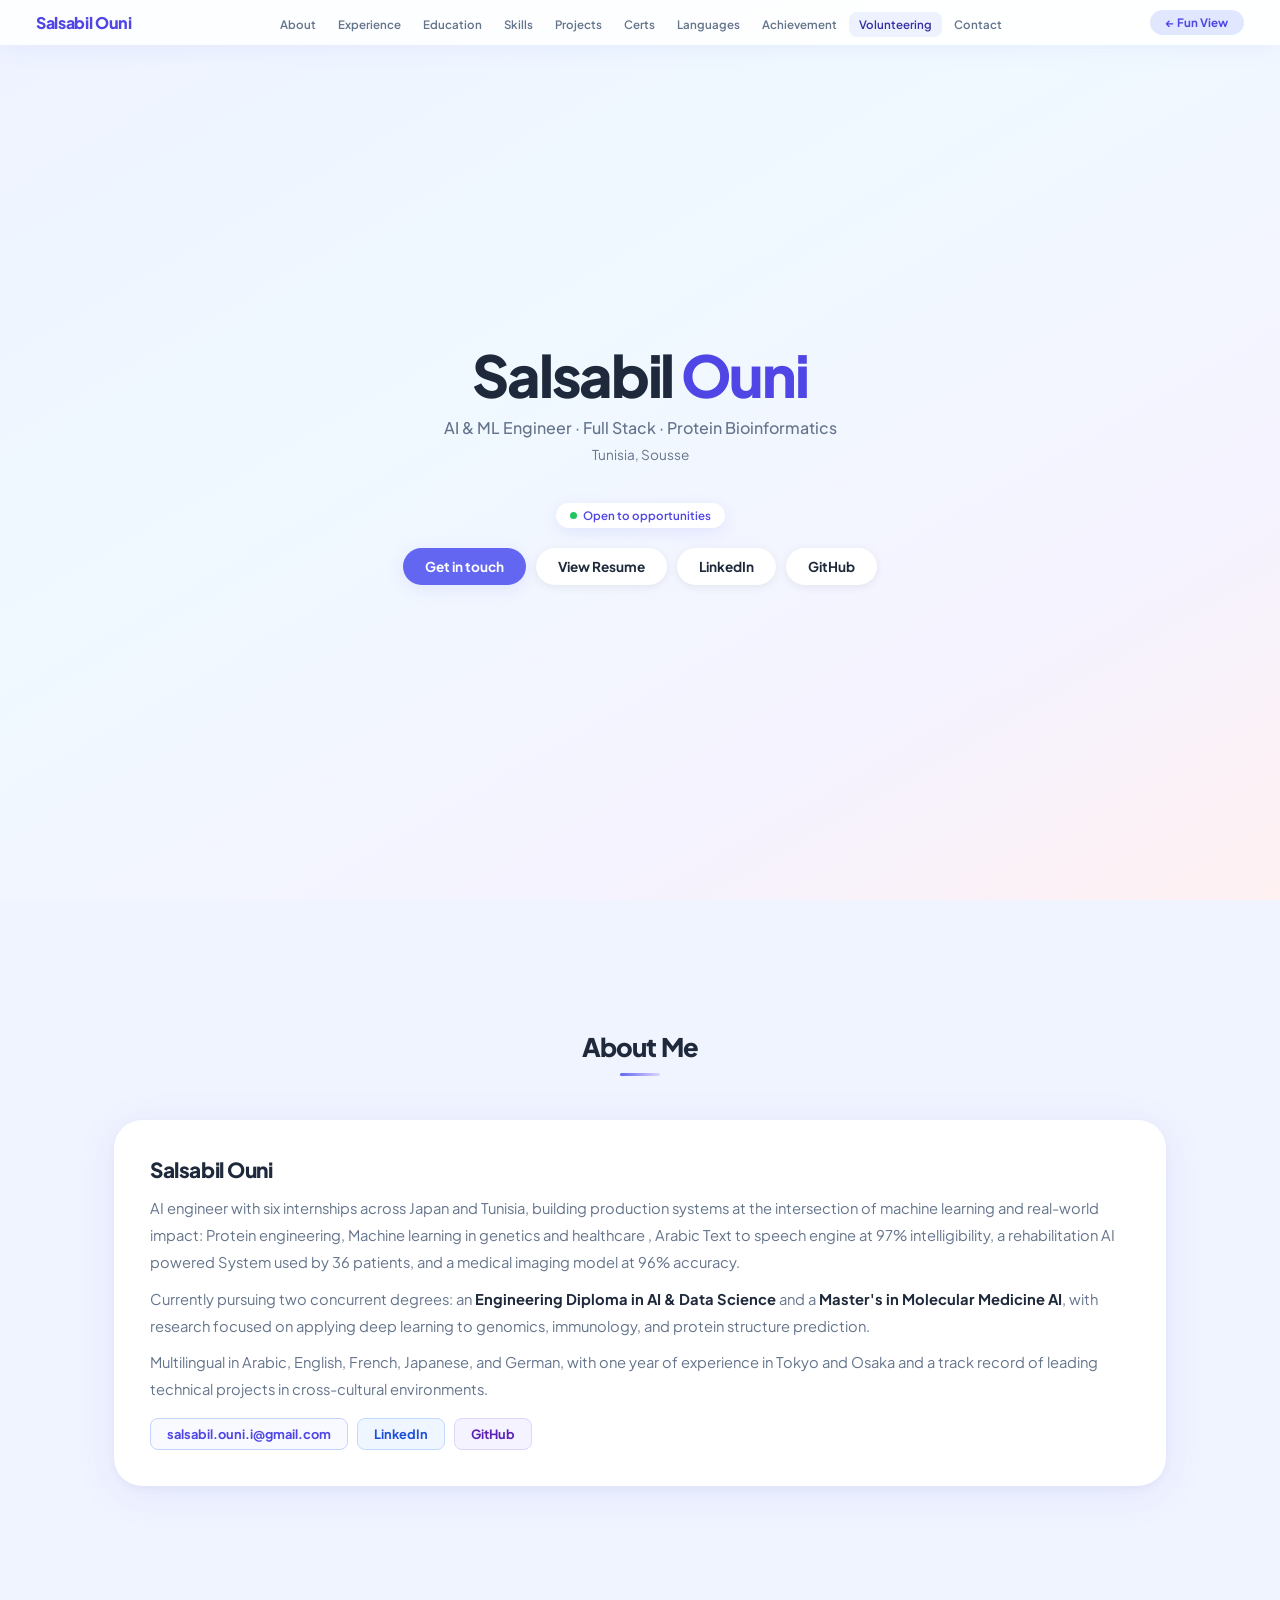
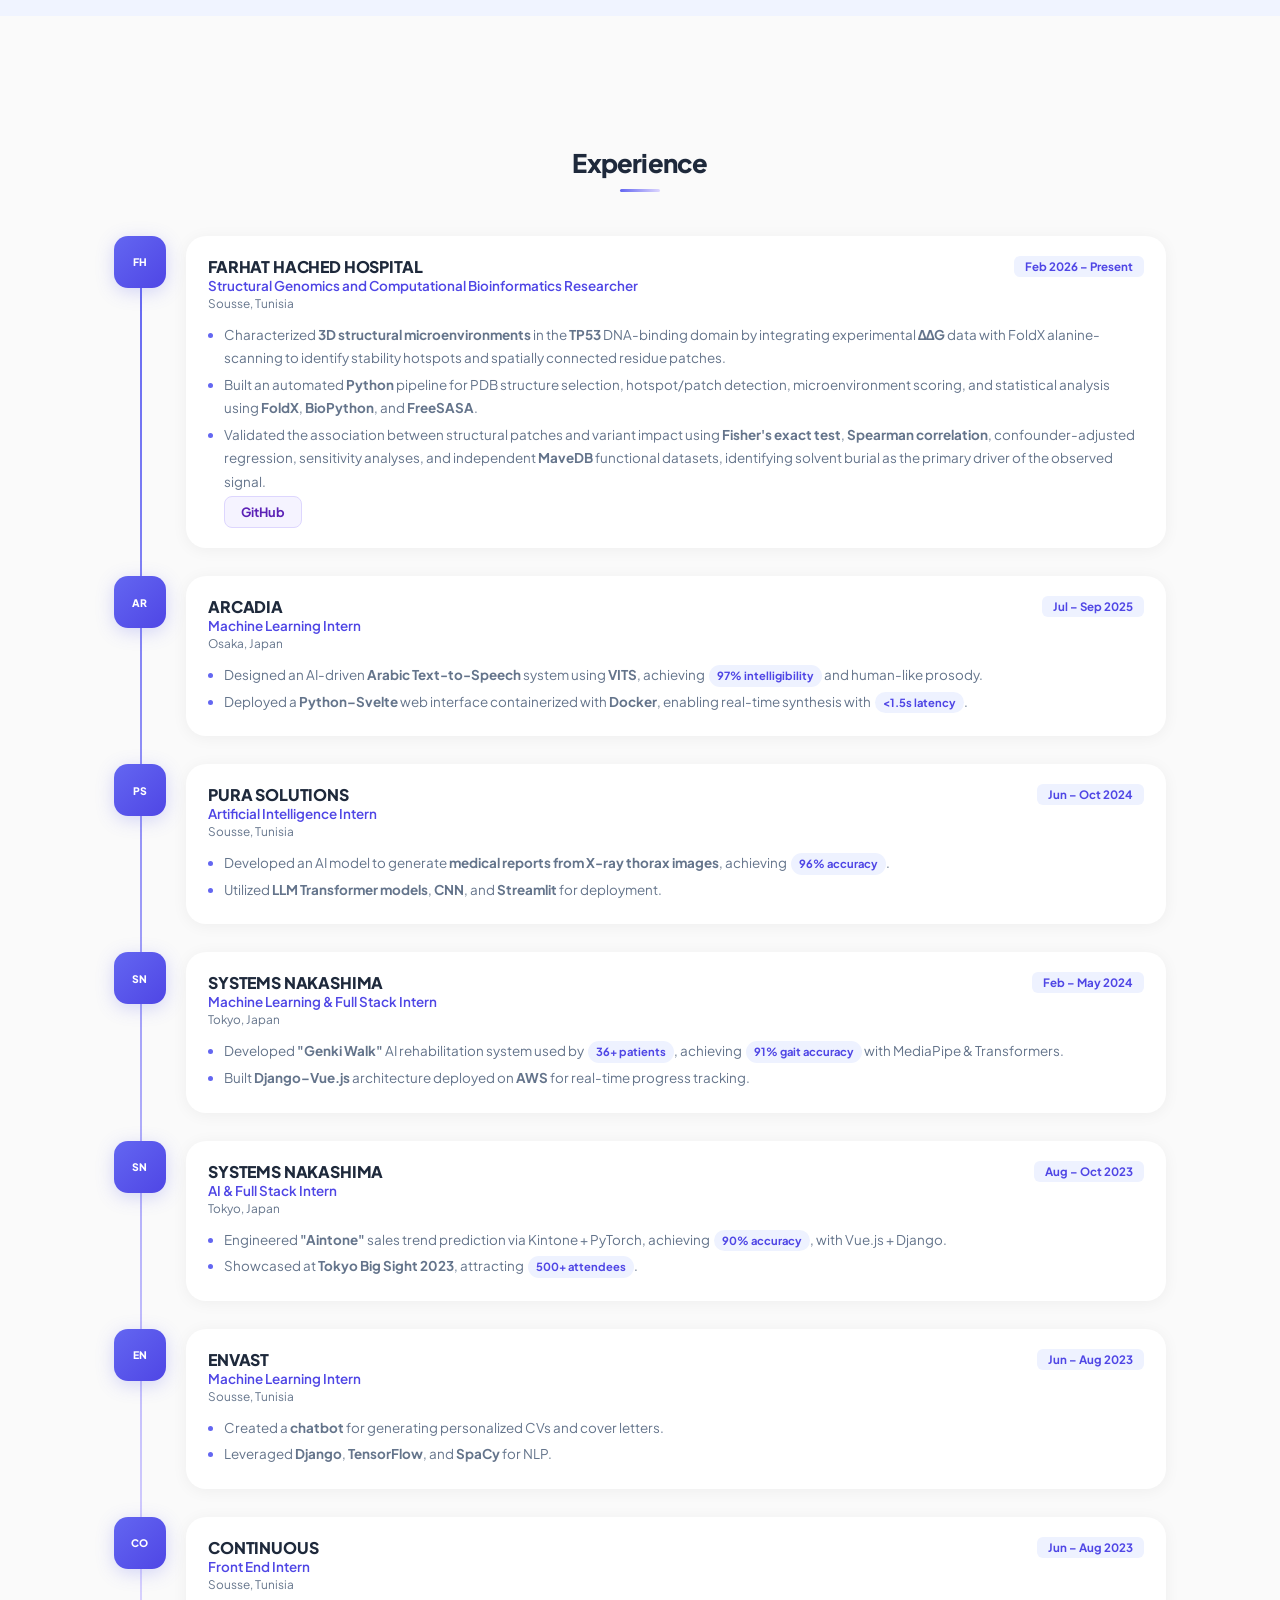
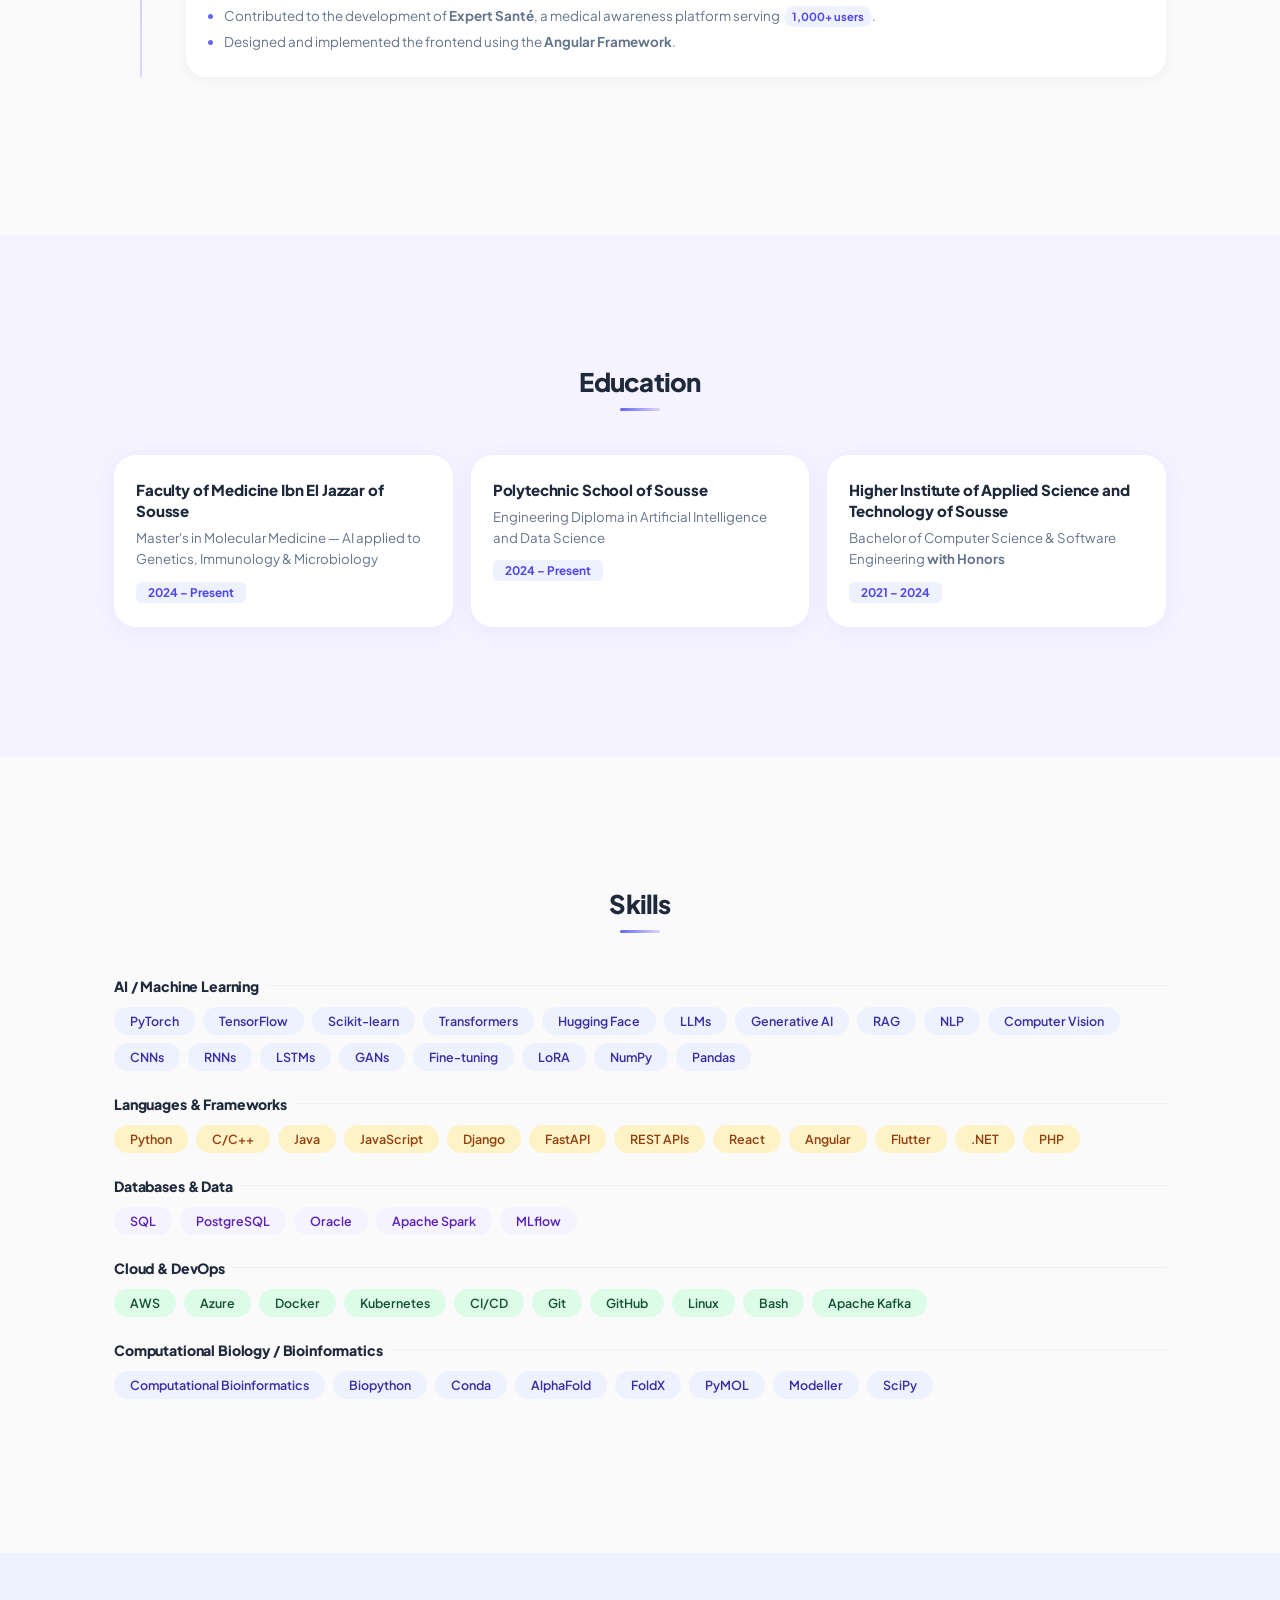
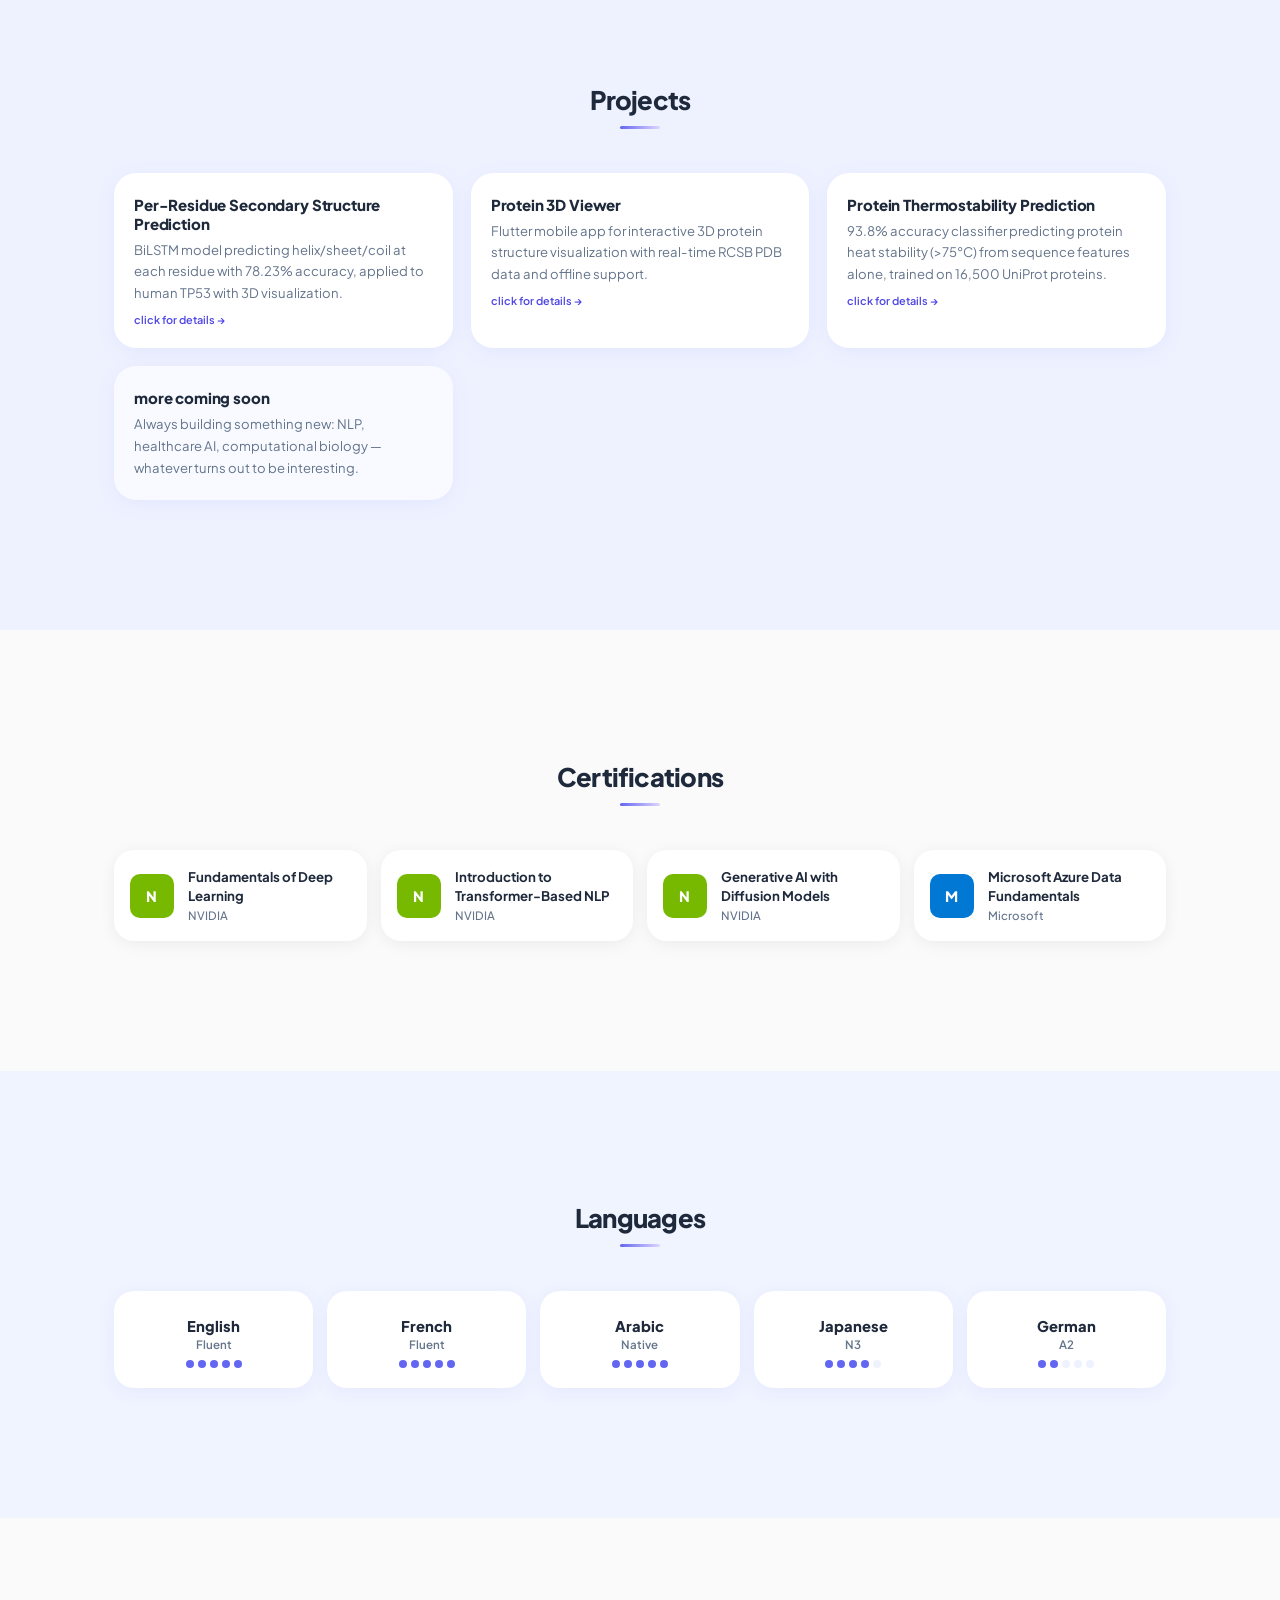
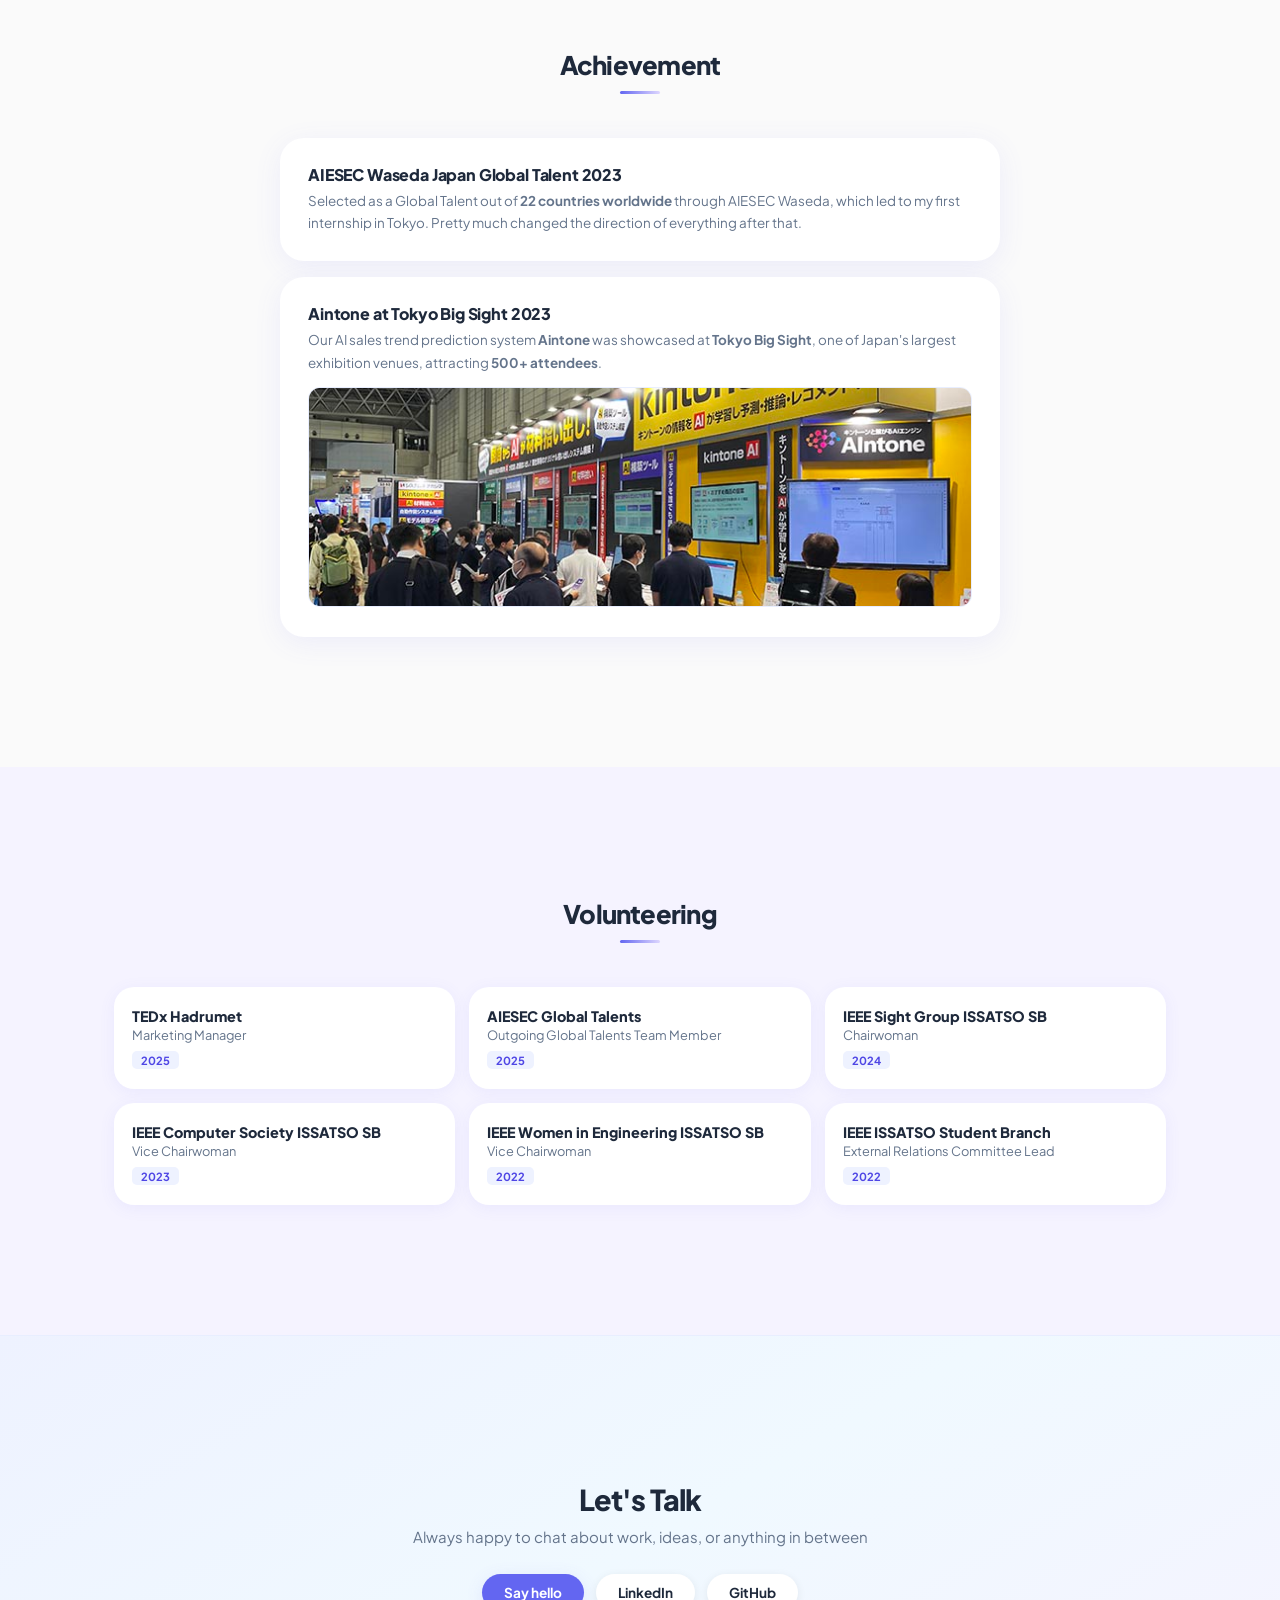
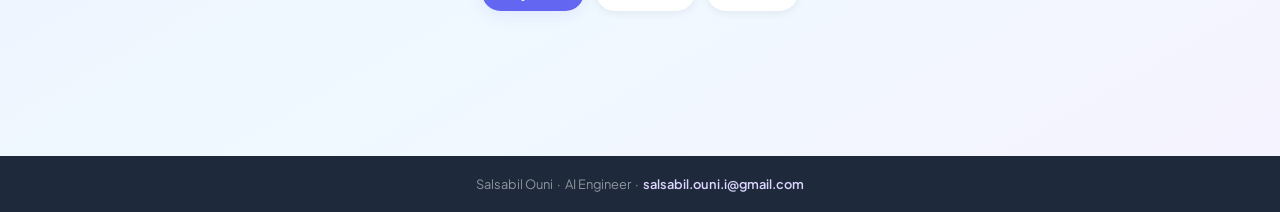
==== recruiter.html @ a8e9a9a1 "new stuff" ====
<!DOCTYPE html>
<html lang="en">
<head>
  <meta charset="UTF-8" />
  <meta name="viewport" content="width=device-width, initial-scale=1.0" />
  <title>Salsabil Ouni ,  AI Engineer</title>
  <link rel="icon" href="gifs/cinnamoroll-kawaii.webp" type="image/webp" />
  <link rel="stylesheet" href="css/recruiter.css" />
</head>
<body>

<!-- ══ NAV ══ -->
<nav>
  <a href="index.html" class="nav-logo">Salsabil Ouni</a>
  <button class="nav-burger" aria-label="Menu">&#9776;</button>
  <ul class="nav-links">
    <li><a href="#about">About</a></li>
    <li><a href="#experience">Experience</a></li>
    <li><a href="#education">Education</a></li>
    <li><a href="#skills">Skills</a></li>
    <li><a href="#projects">Projects</a></li>
    <li><a href="#certifications">Certs</a></li>
    <li><a href="#languages">Languages</a></li>
    <li><a href="#achievement">Achievement</a></li>
    <li><a href="#volunteering">Volunteering</a></li>
    <li><a href="#contact">Contact</a></li>
  </ul>
  <div class="nav-right">
    <a href="index.html" class="nav-portfolio-btn">← Fun View</a>
    
  </div>
</nav>

<main>

<!-- ══ HERO ══ -->
<section id="hero">
  <div class="hero-content">
    <h1 class="hero-title">Salsabil <span>Ouni</span></h1>
    <p class="hero-sub">AI & ML Engineer · Full Stack · Protein Bioinformatics</p>
    <p class="hero-loc">Tunisia, Sousse </p>
    <div class="hero-badge"><span class="hero-badge-dot"></span> Open to opportunities</div>
    <div class="hero-btns">
      <a href="mailto:salsabil.ouni.i@gmail.com" class="btn btn-p">Get in touch</a>
      <button onclick="document.getElementById('resume-modal').classList.add('open')" class="btn btn-s">View Resume</button>
      <a href="https://linkedin.com/in/salsabil-ouni/" target="_blank" class="btn btn-s">LinkedIn</a>
      <a href="https://github.com/Salsabil-Ouni" target="_blank" class="btn btn-s">GitHub</a>
    </div>
  </div>
</section>

<!-- ══ ABOUT ══ -->
<div id="about-wrap">
<section id="about">
  <div class="sec-hd"><h2 class="sec-title">About Me</h2><div class="sec-line"></div></div>
  <div class="about-card reveal"> 
    <div class="about-text">
      <h3>Salsabil Ouni</h3>
      <p>AI engineer with six internships across Japan and Tunisia, building production systems at the intersection of machine learning and real-world impact:  Protein engineering, Machine learning in genetics and healthcare , Arabic Text to speech engine at 97% intelligibility, a rehabilitation AI powered System used by 36 patients, and a medical imaging model at 96% accuracy.</p>
      <p>Currently pursuing two concurrent degrees: an <strong>Engineering Diploma in AI &amp; Data Science</strong> and a <strong>Master's in Molecular Medicine AI</strong>, with research focused on applying deep learning to genomics, immunology, and protein structure prediction.</p>
      <p>Multilingual in Arabic, English, French, Japanese, and German, with one year of experience in Tokyo and Osaka and a track record of leading technical projects in cross-cultural environments.</p>
      <div class="about-links">
        <a href="mailto:salsabil.ouni.i@gmail.com" class="al email">salsabil.ouni.i@gmail.com</a>
        <a href="https://linkedin.com/in/salsabil-ouni/" target="_blank" class="al linkedin">LinkedIn</a>
        <a href="https://github.com/Salsabil-Ouni" target="_blank" class="al github">GitHub</a>
      </div>
    </div>
  </div>
</section>
</div>

<!-- ══ EXPERIENCE ══ -->
<div id="exp-wrap">
<section id="experience">
  <div class="sec-hd"><h2 class="sec-title">Experience</h2><div class="sec-line"></div></div>
  <div class="timeline">

    <div class="ti reveal">
      <div class="ti-dot">FH</div>
      <div class="ti-card">
        <div class="ti-hd">
          <div><div class="ti-co">FARHAT HACHED HOSPITAL</div><div class="ti-role">Structural Genomics and Computational Bioinformatics Researcher</div><div class="ti-loc">Sousse, Tunisia</div></div>
          <span class="ti-date">Feb 2026 – Present</span>
        </div>
        <ul>
          <li>Characterized <strong>3D structural microenvironments</strong> in the <strong>TP53</strong> DNA-binding domain by integrating experimental <strong>ΔΔG</strong> data with FoldX alanine-scanning to identify stability hotspots and spatially connected residue patches.</li>

<li>Built an automated <strong>Python</strong> pipeline for PDB structure selection, hotspot/patch detection, microenvironment scoring, and statistical analysis using <strong>FoldX</strong>, <strong>BioPython</strong>, and <strong>FreeSASA</strong>.</li>

<li>Validated the association between structural patches and variant impact using <strong>Fisher's exact test</strong>, <strong>Spearman correlation</strong>, confounder-adjusted regression, sensitivity analyses, and independent <strong>MaveDB</strong> functional datasets, identifying solvent burial as the primary driver of the observed signal.</li>
      <a href="https://github.com/Salsabil-Ouni/Assessing-the-Validity-of-3D-Structural-Patches" target="_blank" class="al github">GitHub</a>

      </div>
    </div>

    <div class="ti reveal">
      <div class="ti-dot">AR</div>
      <div class="ti-card">
        <div class="ti-hd">
          <div><div class="ti-co">ARCADIA</div><div class="ti-role">Machine Learning Intern</div><div class="ti-loc">Osaka, Japan</div></div>
          <span class="ti-date">Jul – Sep 2025</span>
        </div>
        <ul>
          <li>Designed an AI-driven <strong>Arabic Text-to-Speech</strong> system using <strong>VITS</strong>, achieving <span class="chip">97% intelligibility</span> and human-like prosody.</li>
          <li>Deployed a <strong>Python–Svelte</strong> web interface containerized with <strong>Docker</strong>, enabling real-time synthesis with <span class="chip">&lt;1.5s latency</span>.</li>
        </ul>
      </div>
    </div>

    <div class="ti reveal">
      <div class="ti-dot">PS</div>
      <div class="ti-card">
        <div class="ti-hd">
          <div><div class="ti-co">PURA SOLUTIONS</div><div class="ti-role">Artificial Intelligence Intern</div><div class="ti-loc">Sousse, Tunisia</div></div>
          <span class="ti-date">Jun – Oct 2024</span>
        </div>
        <ul>
          <li>Developed an AI model to generate <strong>medical reports from X-ray thorax images</strong>, achieving <span class="chip">96% accuracy</span>.</li>
          <li>Utilized <strong>LLM Transformer models</strong>, <strong>CNN</strong>, and <strong>Streamlit</strong> for deployment.</li>
        </ul>
      </div>
    </div>

    <div class="ti reveal">
      <div class="ti-dot">SN</div>
      <div class="ti-card">
        <div class="ti-hd">
          <div><div class="ti-co">SYSTEMS NAKASHIMA</div><div class="ti-role">Machine Learning &amp; Full Stack Intern</div><div class="ti-loc">Tokyo, Japan</div></div>
          <span class="ti-date">Feb – May 2024</span>
        </div>
        <ul>
          <li>Developed <strong>"Genki Walk"</strong> AI rehabilitation system used by <span class="chip">36+ patients</span>, achieving <span class="chip">91% gait accuracy</span> with MediaPipe &amp; Transformers.</li>
          <li>Built <strong>Django–Vue.js</strong> architecture deployed on <strong>AWS</strong> for real-time progress tracking.</li>
        </ul>
      </div>
    </div>

    <div class="ti reveal">
      <div class="ti-dot">SN</div>
      <div class="ti-card">
        <div class="ti-hd">
          <div><div class="ti-co">SYSTEMS NAKASHIMA</div><div class="ti-role">AI &amp; Full Stack Intern</div><div class="ti-loc">Tokyo, Japan</div></div>
          <span class="ti-date">Aug – Oct 2023</span>
        </div>
        <ul>
          <li>Engineered <strong>"Aintone"</strong> sales trend prediction via Kintone + PyTorch, achieving <span class="chip">90% accuracy</span>, with Vue.js + Django.</li>
          <li>Showcased at <strong>Tokyo Big Sight 2023</strong>, attracting <span class="chip">500+ attendees</span>.</li>
        </ul>
      </div>
    </div>

    <div class="ti reveal">
      <div class="ti-dot">EN</div>
      <div class="ti-card">
        <div class="ti-hd">
          <div><div class="ti-co">ENVAST</div><div class="ti-role">Machine Learning Intern</div><div class="ti-loc">Sousse, Tunisia</div></div>
          <span class="ti-date">Jun – Aug 2023</span>
        </div>
        <ul>
          <li>Created a <strong>chatbot</strong> for generating personalized CVs and cover letters.</li>
          <li>Leveraged <strong>Django</strong>, <strong>TensorFlow</strong>, and <strong>SpaCy</strong> for NLP.</li>
        </ul>
      </div>
    </div>

    <div class="ti reveal">
      <div class="ti-dot">CO</div>
      <div class="ti-card">
        <div class="ti-hd">
          <div><div class="ti-co">CONTINUOUS</div><div class="ti-role">Front End Intern</div><div class="ti-loc">Sousse, Tunisia</div></div>
          <span class="ti-date">Jun – Aug 2023</span>
        </div>
        <ul>
          <li>Contributed to the development of <strong>Expert Santé</strong>, a medical awareness platform serving <span class="chip">1,000+ users</span>.</li>
          <li>Designed and implemented the frontend using the <strong>Angular Framework</strong>.</li>
        </ul>
      </div>
    </div>

  </div>
</section>
</div>

<!-- ══ EDUCATION ══ -->
<div id="edu-wrap">
<section id="education">
  <div class="sec-hd"><h2 class="sec-title">Education</h2><div class="sec-line"></div></div>
  <div class="edu-grid">
    <div class="edu-card reveal">
      <div class="edu-school">Faculty of Medicine Ibn El Jazzar of Sousse</div>
      <div class="edu-deg">Master's in Molecular Medicine — AI applied to Genetics, Immunology &amp; Microbiology</div>
      <span class="edu-yr">2024 – Present</span>
    </div>
    <div class="edu-card reveal">
      <div class="edu-school">Polytechnic School of Sousse</div>
      <div class="edu-deg">Engineering Diploma in Artificial Intelligence and Data Science</div>
      <span class="edu-yr">2024 – Present</span>
    </div>
    <div class="edu-card reveal">
      <div class="edu-school">Higher Institute of Applied Science and Technology of Sousse</div>
      <div class="edu-deg">Bachelor of Computer Science &amp; Software Engineering <strong>with Honors</strong></div>
      <span class="edu-yr">2021 – 2024</span>
    </div>
  </div>
</section>
</div>

<!-- ══ SKILLS ══ -->
<div id="skills-wrap">
<section id="skills">
  <div class="sec-hd"><h2 class="sec-title">Skills</h2><div class="sec-line"></div></div>
  <div class="sk-grp reveal"><div class="sk-grp-title">AI / Machine Learning</div>
    <div class="pills"><span class="pill p-bl">PyTorch</span><span class="pill p-bl">TensorFlow</span><span class="pill p-bl">Scikit-learn</span><span class="pill p-bl">Transformers</span><span class="pill p-bl">Hugging Face</span><span class="pill p-bl">LLMs</span><span class="pill p-bl">Generative AI</span><span class="pill p-bl">RAG</span><span class="pill p-bl">NLP</span><span class="pill p-bl">Computer Vision</span><span class="pill p-bl">CNNs</span><span class="pill p-bl">RNNs</span><span class="pill p-bl">LSTMs</span><span class="pill p-bl">GANs</span><span class="pill p-bl">Fine-tuning</span><span class="pill p-bl">LoRA</span><span class="pill p-bl">NumPy</span><span class="pill p-bl">Pandas</span></div>
  </div>
  <div class="sk-grp reveal"><div class="sk-grp-title">Languages &amp; Frameworks</div>
    <div class="pills"><span class="pill p-pk">Python</span><span class="pill p-pk">C/C++</span><span class="pill p-pk">Java</span><span class="pill p-pk">JavaScript</span><span class="pill p-pk">Django</span><span class="pill p-pk">FastAPI</span><span class="pill p-pk">REST APIs</span><span class="pill p-pk">React</span><span class="pill p-pk">Angular</span><span class="pill p-pk">Flutter</span><span class="pill p-pk">.NET</span><span class="pill p-pk">PHP</span></div>
  </div>
  <div class="sk-grp reveal"><div class="sk-grp-title">Databases &amp; Data</div>
    <div class="pills"><span class="pill p-lv">SQL</span><span class="pill p-lv">PostgreSQL</span><span class="pill p-lv">Oracle</span><span class="pill p-lv">Apache Spark</span><span class="pill p-lv">MLflow</span></div>
  </div>
  <div class="sk-grp reveal"><div class="sk-grp-title">Cloud &amp; DevOps</div>
    <div class="pills"><span class="pill p-mn">AWS</span><span class="pill p-mn">Azure</span><span class="pill p-mn">Docker</span><span class="pill p-mn">Kubernetes</span><span class="pill p-mn">CI/CD</span><span class="pill p-mn">Git</span><span class="pill p-mn">GitHub</span><span class="pill p-mn">Linux</span><span class="pill p-mn">Bash</span><span class="pill p-mn">Apache Kafka</span></div>
  </div>
  <div class="sk-grp reveal"><div class="sk-grp-title">Computational Biology / Bioinformatics</div>
    <div class="pills"><span class="pill p-bl">Computational Bioinformatics</span><span class="pill p-bl">Biopython</span><span class="pill p-bl">Conda</span><span class="pill p-bl">AlphaFold</span><span class="pill p-bl">FoldX</span><span class="pill p-bl">PyMOL</span><span class="pill p-bl">Modeller</span><span class="pill p-bl">SciPy</span></div>
  </div>
</section>
</div>

<!-- ══ PROJECTS ══ -->
<div id="proj-wrap">
<section id="projects">
  <div class="sec-hd"><h2 class="sec-title">Projects</h2><div class="sec-line"></div></div>
  <div class="proj-grid">

    <div class="pc reveal"
      data-name="Per-Residue Protein Secondary Structure Prediction" 
      data-desc="Deep learning pipeline predicting per-residue secondary structure (helix, sheet, coil) on protein sequences. Compares four architectures: CNN, BiGRU, BiLSTM, and hybrid — BiLSTM achieving 78.23% accuracy. Applied to human TP53 with interactive 3D visualization."
      data-tech="PyTorch,BiLSTM,CNN,BiGRU,NumPy,scikit-learn,py3Dmol,Matplotlib"
      data-video="media/protein_secondary_structure_predictor.mp4"
      data-demo="" data-github="https://github.com/Salsabil-Ouni/Per-Residue-Protein-Secondary-Structure-Prediction">
      <div class="pc-name">Per-Residue Secondary Structure Prediction</div>
      <div class="pc-desc">BiLSTM model predicting helix/sheet/coil at each residue with 78.23% accuracy, applied to human TP53 with 3D visualization.</div>
      <div class="pc-hint">click for details →</div>
    </div>

    <div class="pc reveal"
      data-name="Protein 3D Viewer" 
      data-desc="Flutter mobile app for interactive 3D protein structure visualization using the RCSB Protein Data Bank API. Features JWT authentication, real-time PDB data fetching, NGL.js molecular rendering inside a WebView, physicochemical property extraction, and offline support via Hive local storage."
      data-tech="Flutter,Dart,NGL.js,Riverpod,Hive,Firebase,dio,RCSB PDB API"
      data-video="media/protein3DViewer.mp4"
      data-demo="" data-github="https://github.com/Salsabil-Ouni/Protein-3D-Viewer">
      <div class="pc-name">Protein 3D Viewer</div>
      <div class="pc-desc">Flutter mobile app for interactive 3D protein structure visualization with real-time RCSB PDB data and offline support.</div>
      <div class="pc-hint">click for details →</div>
    </div>

    <div class="pc reveal"
      data-name="Protein Thermostability Prediction" 
      data-desc="Binary classifier predicting whether a protein survives extreme heat (>75°C) from sequence alone — no 3D structure needed. Trained on 16,500 UniProt proteins with 429 extracted features, achieving 93.8% accuracy and 0.983 ROC-AUC with HistGradientBoosting."
      data-tech="Python,scikit-learn,Streamlit,pandas,NumPy,UniProt"
      data-demo="" data-github="https://github.com/Salsabil-Ouni/Protein-Thermostability-Prediction">
      <div class="pc-name">Protein Thermostability Prediction</div>
      <div class="pc-desc">93.8% accuracy classifier predicting protein heat stability (&gt;75°C) from sequence features alone, trained on 16,500 UniProt proteins.</div>
      <div class="pc-hint">click for details →</div>
    </div>

    <div class="pc reveal" style="background:var(--sky-light);cursor:default;">
      <div class="pc-name">more coming soon</div>
      <div class="pc-desc">Always building something new: NLP, healthcare AI, computational biology — whatever turns out to be interesting.</div>
    </div>

  </div>
</section>
</div>

<!-- ══ CERTIFICATIONS ══ -->
<div id="cert-wrap">
<section id="certifications">
  <div class="sec-hd"><h2 class="sec-title">Certifications</h2><div class="sec-line"></div></div>
  <div class="cert-grid">
    <div class="cc reveal"><div class="cc-badge nv">N</div><div><div class="cc-name">Fundamentals of Deep Learning</div><div class="cc-issuer">NVIDIA</div></div></div>
    <div class="cc reveal"><div class="cc-badge nv">N</div><div><div class="cc-name">Introduction to Transformer-Based NLP</div><div class="cc-issuer">NVIDIA</div></div></div>
    <div class="cc reveal"><div class="cc-badge nv">N</div><div><div class="cc-name">Generative AI with Diffusion Models</div><div class="cc-issuer">NVIDIA</div></div></div>
    <div class="cc reveal"><div class="cc-badge az">M</div><div><div class="cc-name">Microsoft Azure Data Fundamentals</div><div class="cc-issuer">Microsoft</div></div></div>
  </div>
</section>
</div>

<!-- ══ LANGUAGES ══ -->
<div id="lang-wrap">
<section id="languages">
  <div class="sec-hd"><h2 class="sec-title">Languages</h2><div class="sec-line"></div></div>
  <div class="lang-grid">
    <div class="lc reveal"><div class="lc-flag"></div><div class="lc-name">English</div><div class="lc-lvl">Fluent</div><div class="lc-dots"><div class="ld f"></div><div class="ld f"></div><div class="ld f"></div><div class="ld f"></div><div class="ld f"></div></div></div>
    <div class="lc reveal"><div class="lc-flag"></div><div class="lc-name">French</div><div class="lc-lvl">Fluent</div><div class="lc-dots"><div class="ld f"></div><div class="ld f"></div><div class="ld f"></div><div class="ld f"></div><div class="ld f"></div></div></div>
    <div class="lc reveal"><div class="lc-flag"></div><div class="lc-name">Arabic</div><div class="lc-lvl">Native</div><div class="lc-dots"><div class="ld f"></div><div class="ld f"></div><div class="ld f"></div><div class="ld f"></div><div class="ld f"></div></div></div>
    <div class="lc reveal"><div class="lc-flag"></div><div class="lc-name">Japanese</div><div class="lc-lvl">N3</div><div class="lc-dots"><div class="ld f"></div><div class="ld f"></div><div class="ld f"></div><div class="ld f"></div><div class="ld"></div></div></div>
    <div class="lc reveal"><div class="lc-flag"></div><div class="lc-name">German</div><div class="lc-lvl">A2</div><div class="lc-dots"><div class="ld f"></div><div class="ld f"></div><div class="ld"></div><div class="ld"></div><div class="ld"></div></div></div>
  </div>
</section>
</div>

<!-- ══ ACHIEVEMENT ══ -->
<div id="ach-wrap">
<section id="achievement">
  <div class="sec-hd"><h2 class="sec-title">Achievement</h2><div class="sec-line"></div></div>
  <div class="ach-grid">
    <div class="ach-card reveal">
      <div class="ach-text">
        <h3>AIESEC Waseda Japan Global Talent 2023</h3>
        <p>Selected as a Global Talent out of <strong>22 countries worldwide</strong> through AIESEC Waseda, which led to my first internship in Tokyo. Pretty much changed the direction of everything after that.</p>
      </div>
    </div>
    <div class="ach-card reveal">
      <div class="ach-text">
        <h3>Aintone at Tokyo Big Sight 2023</h3>
        <p>Our AI sales trend prediction system <strong>Aintone</strong> was showcased at <strong>Tokyo Big Sight</strong>, one of Japan's largest exhibition venues, attracting <strong>500+ attendees</strong>.</p>
        <img src="media/aintone1.jpg" alt="Aintone at Tokyo Big Sight" class="ach-photo" />
      </div>
    </div>
  </div>
</section>
</div>

<!-- ══ VOLUNTEERING ══ -->
<div id="vol-wrap">
<section id="volunteering">
  <div class="sec-hd"><h2 class="sec-title">Volunteering</h2><div class="sec-line"></div></div>
  <div class="vol-grid">
    <div class="vc reveal"><div><div class="vc-title">TEDx Hadrumet</div><div class="vc-role">Marketing Manager</div><span class="vc-yr">2025</span></div></div>
    <div class="vc reveal"><div><div class="vc-title">AIESEC Global Talents</div><div class="vc-role">Outgoing Global Talents Team Member</div><span class="vc-yr">2025</span></div></div>
    <div class="vc reveal"><div><div class="vc-title">IEEE Sight Group ISSATSO SB</div><div class="vc-role">Chairwoman</div><span class="vc-yr">2024</span></div></div>
    <div class="vc reveal"><div><div class="vc-title">IEEE Computer Society ISSATSO SB</div><div class="vc-role">Vice Chairwoman</div><span class="vc-yr">2023</span></div></div>
    <div class="vc reveal"><div><div class="vc-title">IEEE Women in Engineering ISSATSO SB</div><div class="vc-role">Vice Chairwoman</div><span class="vc-yr">2022</span></div></div>
    <div class="vc reveal"><div><div class="vc-title">IEEE ISSATSO Student Branch</div><div class="vc-role">External Relations Committee Lead</div><span class="vc-yr">2022</span></div></div>
  </div>
</section>
</div>

<!-- ══ CONTACT ══ -->
<div id="contact-wrap">
<section id="contact">
  <h2 class="con-title">Let's Talk</h2>
  <p class="con-sub">Always happy to chat about work, ideas, or anything in between</p>
  <div class="con-btns">
    <a href="mailto:salsabil.ouni.i@gmail.com" class="btn btn-p">Say hello</a>
    <a href="https://linkedin.com/in/salsabil-ouni/" target="_blank" class="btn btn-s">LinkedIn</a>
    <a href="https://github.com/Salsabil-Ouni" target="_blank" class="btn btn-s">GitHub</a>
  </div>
</section>
</div>

</main>

<!-- ══ BACK TO TOP ══ -->
<button id="btt" aria-label="Back to top">↑</button>

<!-- ══ PROJECT MODAL ══ -->
<div id="proj-modal">
  <div class="pm-box">
    <div class="pm-header">
      <div class="pm-header-left">
        <div class="pm-icon" id="pm-icon"></div>
        <div class="pm-name" id="pm-name"></div>
      </div>
      <button class="pm-close" onclick="document.getElementById('proj-modal').classList.remove('open');var v=document.querySelector('#proj-modal video');if(v)v.pause();">✕</button>
    </div>
    <div class="pm-body">
      <div class="pm-desc" id="pm-desc"></div>
      <div id="pm-video"></div>
      <div class="pm-label">tech stack</div>
      <div class="pm-tags" id="pm-tags"></div>
      <div class="pm-btns" id="pm-btns"></div>
    </div>
  </div>
</div>

<!-- ══ FIELD SELECTOR MODAL ══ -->
<div id="field-modal" class="field-modal">
  <div class="field-box">
    <button class="field-close" onclick="document.getElementById('field-modal').classList.remove('open')">✕</button>
    <p class="field-eyebrow">Welcome</p>
    <h2 class="field-title">What's your field?</h2>
    <p class="field-sub">I'll pull up the most relevant version of my CV for you.</p>
    <div class="field-options">
      <button class="field-opt" data-cv="media/Salsabil_Ouni_CV_A.pdf" data-track="Tech / IT">
        <span class="field-badge">IT</span>
        <span class="field-name">Tech &amp; AI</span>
        <span class="field-desc">Machine Learning, Software Engineering, Data Science</span>
      </button>
      <button class="field-opt" data-cv="media/Salsabil_Ouni_CV_C.pdf" data-track="Life Sciences">
        <span class="field-badge bio">BIO</span>
        <span class="field-name">AI for Genetics &amp; Biology</span>
        <span class="field-desc">Machine learning for genomics, Protein Bioinformatics</span>
      </button>
    </div>
  </div>
</div>

<!-- ══ RESUME MODAL ══ -->
<div id="resume-modal">
  <div class="modal-box">
    <div class="modal-header">
      <span id="resume-modal-label">Resume — Salsabil Ouni</span>
      <button class="modal-close" onclick="document.getElementById('resume-modal').classList.remove('open')" aria-label="Close">✕</button>
    </div>
    <iframe id="resume-iframe" src="" title="Resume"></iframe>
  </div>
</div>

<!-- ══ FOOTER ══ -->
<footer>  
  <p>Salsabil Ouni &nbsp;·&nbsp; AI Engineer &nbsp;·&nbsp; <a href="mailto:salsabil.ouni.i@gmail.com">salsabil.ouni.i@gmail.com</a></p>
</footer>

<script src="js/main.js"></script>
<script>
(function(){
  var fieldModal   = document.getElementById('field-modal');
  var resumeIframe = document.getElementById('resume-iframe');
  var resumeLabel  = document.getElementById('resume-modal-label');

  function selectTrack(cv, track) {
    fieldModal.classList.remove('open');
    if (cv) {
      resumeIframe.src = cv;
      resumeLabel.textContent = 'Resume — Salsabil Ouni (' + track + ')';
    }
    document.getElementById('resume-modal').classList.add('open');
  }

  document.querySelectorAll('.field-opt').forEach(function(btn) {
    btn.addEventListener('click', function() {
      selectTrack(this.dataset.cv, this.dataset.track);
    });
  });


  document.querySelector('[onclick*="resume-modal"]').onclick = function(e) {
    e.preventDefault();
    fieldModal.classList.add('open');
  };

  fieldModal.addEventListener('click', function(e) {
    if (e.target === fieldModal) fieldModal.classList.remove('open');
  });
})();
</script>
</body>
</html>
---- css/recruiter.css ----
@import url('https://fonts.googleapis.com/css2?family=Plus+Jakarta+Sans:ital,wght@0,300;0,400;0,500;0,600;0,700;0,800;1,400&display=swap');

/* ── Tokens ── */
:root {
  --sky:        #EEF2FF;
  --sky-light:  #F8FAFF;
  --blue:       #6366F1;
  --blue-mid:   #4F46E5;
  --blue-dark:  #3730A3;
  --pink:       #C7D2FE;
  --pink-light: #E0E7FF;
  --lavender:   #DDD6FE;
  --cream:      #FAFAFA;
  --text:       #1E293B;
  --text-light: #64748B;
  --shadow:     rgba(99,102,241,.12);
}

/* ── Reset ── */
* { margin:0; padding:0; box-sizing:border-box; }
html { scroll-behavior:smooth; }
body {
  font-family:'Plus Jakarta Sans',system-ui,sans-serif;
  background:var(--sky-light);
  color:var(--text);
  overflow-x:hidden;
  -webkit-font-smoothing:antialiased;
}
::-webkit-scrollbar { width:6px; }
::-webkit-scrollbar-track { background:var(--sky-light); }
::-webkit-scrollbar-thumb { background:var(--blue); border-radius:99px; }

/* ── Animations ── */
@keyframes bob   { 0%,100%{transform:translateY(0);}  50%{transform:translateY(-10px);} }
@keyframes float { 0%,100%{transform:translateY(0);}  50%{transform:translateY(-14px) scale(1.02);} }
@keyframes march { from{background-position-x:0} to{background-position-x:60px} }

/* ── Nav ── */
nav {
  position:fixed; top:0; left:0; right:0; z-index:200;
  background:rgba(255,255,255,.88); backdrop-filter:blur(16px);
  padding:10px 36px; display:flex; align-items:center; justify-content:space-between;
  box-shadow:0 2px 24px rgba(99,102,241,.08);
}
.nav-logo {
  font-size:1rem; font-weight:800; color:var(--blue-mid);
  display:flex; align-items:center; gap:8px; text-decoration:none; letter-spacing:-.02em;
}
.nav-logo-mark {
  width:32px; height:32px; border-radius:8px;
  background:linear-gradient(135deg,var(--blue),var(--blue-mid));
  display:flex; align-items:center; justify-content:center;
  font-size:.8rem; font-weight:900; color:#fff; flex-shrink:0;
}
.nav-links { display:flex; gap:2px; list-style:none; }
.nav-links a {
  text-decoration:none; font-size:.72rem; font-weight:600; color:var(--text-light);
  padding:5px 10px; border-radius:8px; transition:all .2s; white-space:nowrap;
}
.nav-links a:hover  { background:var(--sky); color:var(--blue-dark); }
.nav-links a.active { background:var(--sky); color:var(--blue-dark); }
.nav-right { display:flex; align-items:center; gap:8px; }
.nav-portfolio-btn {
  text-decoration:none; font-size:.72rem; font-weight:700; white-space:nowrap;
  background:var(--pink-light); color:var(--blue-mid);
  border-radius:99px; padding:5px 16px; transition:all .2s;
}
.nav-portfolio-btn:hover { background:var(--lavender); }
.nav-burger { display:none; }

/* ── Layout ── */
main { padding-top:60px; }
section { max-width:1100px; margin:0 auto; padding:65px 24px; scroll-margin-top:60px; }

/* ── Section header ── */
.sec-hd    { text-align:center; margin-bottom:44px; }
.sec-title { font-size:1.6rem; font-weight:800; color:var(--text); margin-bottom:8px; letter-spacing:-.03em; }
.sec-line  { width:40px; height:3px; background:linear-gradient(90deg,var(--blue),var(--lavender)); border-radius:99px; margin:10px auto 0; }

/* ── Buttons ── */
.btn {
  display:inline-flex; align-items:center; gap:7px; padding:10px 22px; border-radius:99px;
  font-family:'Plus Jakarta Sans',sans-serif; font-size:.85rem; font-weight:700;
  text-decoration:none; transition:all .2s; cursor:pointer; border:none;
}
.btn-p { background:var(--blue); color:#fff; box-shadow:0 4px 18px var(--shadow); }
.btn-p:hover { background:var(--blue-mid); transform:translateY(-2px); box-shadow:0 8px 24px var(--shadow); }
.btn-s { background:#fff; color:var(--text); box-shadow:0 2px 10px rgba(0,0,0,.07); }
.btn-s:hover { color:var(--blue); transform:translateY(-2px); box-shadow:0 6px 18px rgba(0,0,0,.1); }

/* ── Scroll reveal ── */
.reveal { opacity:0; transform:translateY(20px); transition:opacity .5s ease,transform .5s ease; }
.reveal.v { opacity:1; transform:translateY(0); }

/* ══ HERO ══ */
#hero {
  max-width:none; width:100%; margin-top:-60px;
  min-height:100vh; display:flex; flex-direction:column;
  align-items:center; justify-content:center; text-align:center;
  padding:100px 20px 70px;
  background:linear-gradient(150deg,#EEF2FF 0%,#F0F9FF 40%,#F5F3FF 75%,#FFF1F2 100%);
}
.hero-content { width:min(780px,calc(100% - 40px)); display:flex; flex-direction:column; align-items:center; }
.hero-badge {
  display:inline-flex; align-items:center; gap:6px;
  font-size:.72rem; font-weight:600; color:var(--blue-mid);
  background:#fff; border-radius:99px; padding:5px 14px;
  margin-bottom:20px; margin-top:8px;
  box-shadow:0 4px 16px var(--shadow);
}
.hero-badge-dot { width:7px; height:7px; border-radius:50%; background:#22C55E; flex-shrink:0; }
.hero-title {
  font-size:clamp(2rem,5.5vw,3.6rem); font-weight:900; color:var(--text);
  letter-spacing:-.04em; line-height:1.05; margin-bottom:12px;
}
.hero-title span { color:var(--blue-mid); }
.hero-sub { font-size:1rem; font-weight:500; color:var(--text-light); margin-bottom:8px; }
.hero-loc { font-size:.85rem; color:var(--text-light); margin-bottom:32px; }
.hero-btns { display:flex; gap:10px; flex-wrap:wrap; justify-content:center; }

/* ══ ABOUT ══ */
#about-wrap { background:#F0F4FF; padding:65px 0; }
.about-card {
  background:#fff; border-radius:28px; padding:36px;
  box-shadow:0 8px 40px rgba(99,102,241,.1), 0 2px 8px rgba(0,0,0,.04);
}
.about-text h3 { font-size:1.3rem; font-weight:800; color:var(--text); margin-bottom:12px; letter-spacing:-.02em; }
.about-text p  { line-height:1.85; color:var(--text-light); font-size:.92rem; margin-bottom:9px; }
.about-text p strong { color:var(--text); font-weight:700; }
.about-links { display:flex; gap:9px; flex-wrap:wrap; margin-top:14px; }
.al {
  display:inline-flex; align-items:center; gap:6px; padding:7px 16px;
  border-radius:8px; font-size:.8rem; font-weight:700; text-decoration:none; transition:all .2s;
}
.al.email    { background:var(--sky-light); color:var(--blue-mid); border:1.5px solid var(--pink); }
.al.linkedin { background:#EFF6FF; color:#1D4ED8; border:1.5px solid #BFDBFE; }
.al.github   { background:#F5F3FF; color:#5B21B6; border:1.5px solid #DDD6FE; }
.al:hover    { transform:translateY(-2px); box-shadow:0 4px 12px var(--shadow); }

/* ══ EXPERIENCE ══ */
#exp-wrap { background:#FAFAFA; padding:65px 0; }
.timeline { position:relative; }
.timeline::before {
  content:''; position:absolute; left:26px; top:0; bottom:0;
  width:2px; background:linear-gradient(180deg,var(--blue),var(--lavender)); border-radius:99px;
}
.ti { display:flex; gap:20px; margin-bottom:28px; position:relative; }
.ti-dot {
  flex-shrink:0; width:52px; height:52px; border-radius:14px;
  background:linear-gradient(135deg,var(--blue),var(--blue-mid));
  display:flex; align-items:center; justify-content:center;
  box-shadow:0 4px 18px rgba(99,102,241,.25); z-index:1; transition:transform .3s;
  font-size:.65rem; font-weight:800; color:#fff; letter-spacing:.02em;
}
.ti:hover .ti-dot { transform:scale(1.12) rotate(4deg); }
.ti-card {
  flex:1; background:#fff; border-radius:20px; padding:20px 22px;
  box-shadow:0 2px 16px rgba(0,0,0,.05); transition:all .25s;
}
.ti-card:hover { transform:translateX(4px); box-shadow:0 8px 32px rgba(99,102,241,.12); }
.ti-hd   { display:flex; justify-content:space-between; align-items:flex-start; flex-wrap:wrap; gap:7px; margin-bottom:3px; }
.ti-co   { font-weight:800; font-size:1rem; color:var(--text); letter-spacing:-.01em; }
.ti-date {
  background:var(--sky); color:var(--blue-mid);
  padding:3px 11px; border-radius:6px; font-size:.72rem; font-weight:700;
}
.ti-role { font-size:.84rem; font-weight:600; color:var(--blue-mid); margin-bottom:2px; }
.ti-loc  { font-size:.74rem; color:var(--text-light); margin-bottom:9px; }
.ti-card ul { padding-left:16px; }
.ti-card li { font-size:.84rem; line-height:1.75; color:var(--text-light); margin-bottom:3px; }
.ti-card li::marker { color:var(--blue); }
.chip {
  display:inline-block; background:var(--sky); color:var(--blue-mid);
  border-radius:99px; padding:1px 8px; font-size:.7rem; font-weight:700; margin-left:2px;
}

/* ══ EDUCATION ══ */
#edu-wrap { background:#F5F3FF; padding:65px 0; }
.edu-grid { display:grid; grid-template-columns:repeat(auto-fit,minmax(280px,1fr)); gap:18px; }
.edu-card {
  background:#fff; border-radius:22px; padding:24px 22px;
  box-shadow:0 4px 20px rgba(99,102,241,.08); transition:all .25s;
}
.edu-card:hover { transform:translateY(-5px); box-shadow:0 14px 36px rgba(99,102,241,.15); }
.edu-school { font-weight:800; font-size:.94rem; color:var(--text); margin-bottom:6px; line-height:1.4; letter-spacing:-.01em; }
.edu-deg    { font-size:.83rem; color:var(--text-light); line-height:1.6; margin-bottom:10px; }
.edu-yr     {
  display:inline-block; background:var(--sky); color:var(--blue-mid);
  padding:3px 12px; border-radius:6px; font-size:.74rem; font-weight:700;
}

/* ══ SKILLS ══ */
#skills-wrap { background:#FAFAFA; padding:65px 0; }
.sk-grp { margin-bottom:24px; }
.sk-grp-title {
  font-weight:800; font-size:.88rem; color:var(--text); margin-bottom:12px;
  display:flex; align-items:center; gap:8px; letter-spacing:-.01em;
}
.sk-grp-title::after { content:''; flex:1; height:1.5px; background:#F0F0F0; border-radius:99px; }
.pills { display:flex; flex-wrap:wrap; gap:8px; }
.pill {
  padding:6px 16px; border-radius:99px; font-size:.78rem; font-weight:600;
  transition:all .2s; cursor:default;
}
.pill:hover { transform:translateY(-2px); }
.p-bl { background:var(--sky);   color:var(--blue-dark); }
.p-pk { background:#FEF3C7;      color:#92400E; }
.p-lv { background:#F5F3FF;      color:#5B21B6; }
.p-mn { background:#DCFCE7;      color:#14532D; }

/* ══ PROJECTS ══ */
#proj-wrap { background:#EEF2FF; padding:65px 0; }
.proj-grid { display:grid; grid-template-columns:repeat(auto-fit,minmax(275px,1fr)); gap:18px; }
.pc {
  background:#fff; border-radius:22px; padding:22px 20px;
  box-shadow:0 4px 20px rgba(99,102,241,.08);
  transition:all .25s; cursor:pointer;
}
.pc:hover  { transform:translateY(-7px); box-shadow:0 18px 44px rgba(99,102,241,.16); }
.pc-name   { font-weight:800; font-size:.94rem; color:var(--text); margin-bottom:6px; letter-spacing:-.01em; }
.pc-desc   { font-size:.82rem; color:var(--text-light); line-height:1.65; }
.pc-hint   { font-size:.68rem; color:var(--blue-mid); font-weight:600; margin-top:10px; }

/* ── Project Modal ── */
#proj-modal {
  display:none; position:fixed; inset:0; z-index:900;
  background:rgba(15,23,42,.5); backdrop-filter:blur(8px);
  align-items:center; justify-content:center; padding:20px;
}
#proj-modal.open { display:flex; }
.pm-box {
  background:#fff; border-radius:24px; width:min(560px,100%); max-height:88vh;
  display:flex; flex-direction:column;
  box-shadow:0 24px 70px rgba(0,0,0,.16); overflow:hidden;
}
.pm-header {
  display:flex; align-items:center; justify-content:space-between;
  padding:14px 20px; background:var(--sky-light); border-bottom:1px solid rgba(99,102,241,.1); flex-shrink:0;
}
.pm-header-left { display:flex; align-items:center; gap:10px; }
.pm-icon  { font-size:1.5rem; line-height:1; }
.pm-name  { font-size:1rem; font-weight:800; color:var(--text); letter-spacing:-.02em; }
.pm-close {
  background:none; border:none; font-size:1.3rem; cursor:pointer;
  color:var(--text-light); padding:4px 8px; border-radius:7px;
  transition:background .2s; line-height:1; flex-shrink:0;
}
.pm-close:hover { background:#F1F5F9; color:var(--text); }
.pm-body  { padding:22px 24px; overflow-y:auto; }
.pm-desc  { font-size:.88rem; color:var(--text-light); line-height:1.85; margin-bottom:18px; }
.pm-label { font-size:.68rem; font-weight:700; color:var(--text-light); text-transform:uppercase; letter-spacing:.08em; margin-bottom:8px; }
.pm-tags  { display:flex; flex-wrap:wrap; gap:6px; margin-bottom:20px; }
.pm-tag   { background:var(--sky); color:var(--blue-mid); border-radius:99px; font-size:.7rem; font-weight:700; padding:3px 12px; }
.pm-btns  { display:flex; gap:9px; flex-wrap:wrap; }

/* ══ CERTIFICATIONS ══ */
#cert-wrap { background:#FAFAFA; padding:65px 0; }
.cert-grid { display:grid; grid-template-columns:repeat(auto-fit,minmax(250px,1fr)); gap:14px; }
.cc {
  background:#fff; border-radius:20px; padding:18px 16px;
  display:flex; align-items:center; gap:14px;
  box-shadow:0 3px 16px rgba(0,0,0,.06); transition:all .25s;
}
.cc:hover  { transform:translateY(-4px); box-shadow:0 10px 28px rgba(99,102,241,.12); }
.cc-badge  { width:44px; height:44px; border-radius:10px; display:flex; align-items:center; justify-content:center; font-size:.9rem; font-weight:800; color:#fff; flex-shrink:0; letter-spacing:.02em; }
.cc-badge.nv { background:#76B900; }
.cc-badge.az { background:#0078D4; }
.cc-name   { font-size:.83rem; font-weight:700; color:var(--text); line-height:1.4; }
.cc-issuer { font-size:.72rem; color:var(--text-light); margin-top:2px; font-weight:500; }

/* ══ LANGUAGES ══ */
#lang-wrap { background:#F0F4FF; padding:65px 0; }
.lang-grid { display:grid; grid-template-columns:repeat(auto-fit,minmax(180px,1fr)); gap:14px; }
.lc {
  background:#fff; border-radius:20px; padding:20px 16px; text-align:center;
  box-shadow:0 4px 18px rgba(99,102,241,.08); transition:all .25s;
}
.lc:hover  { transform:translateY(-5px); box-shadow:0 12px 32px rgba(99,102,241,.15); }
.lc-flag   { font-size:2rem; margin-bottom:6px; }
.lc-name   { font-weight:800; font-size:.92rem; color:var(--text); margin-bottom:2px; }
.lc-lvl    { font-size:.72rem; color:var(--text-light); font-weight:600; }
.lc-dots   { display:flex; gap:4px; justify-content:center; margin-top:8px; }
.ld        { width:8px; height:8px; border-radius:50%; background:var(--sky); }
.ld.f      { background:var(--blue); }

/* ══ ACHIEVEMENT ══ */
#ach-wrap { background:#FAFAFA; padding:65px 0; }
.ach-grid  { display:flex; flex-direction:column; gap:16px; max-width:720px; margin:0 auto; }
.ach-card  {
  background:#fff;
  border-radius:24px; padding:26px 28px;
  box-shadow:0 6px 28px rgba(99,102,241,.09);
}
.ach-text h3    { font-size:1rem; font-weight:800; color:var(--text); margin-bottom:5px; letter-spacing:-.01em; }
.ach-text p     { font-size:.84rem; color:var(--text-light); line-height:1.7; }
.ach-photo      { width:100%; max-height:220px; object-fit:cover; border-radius:12px; margin-top:12px; border:1.5px solid #E8EEFF; }

/* ══ VOLUNTEERING ══ */
#vol-wrap { background:#F5F3FF; padding:65px 0; }
.vol-grid { display:grid; grid-template-columns:repeat(auto-fit,minmax(260px,1fr)); gap:14px; }
.vc {
  background:#fff; border-radius:20px; padding:20px 18px;
  box-shadow:0 3px 16px rgba(99,102,241,.08);
  transition:all .25s;
}
.vc:hover  { transform:translateY(-4px); box-shadow:0 10px 28px rgba(99,102,241,.14); }
.vc-title  { font-weight:800; font-size:.9rem; color:var(--text); margin-bottom:2px; }
.vc-role   { font-size:.8rem; color:var(--text-light); margin-bottom:5px; }
.vc-yr     { display:inline-block; background:var(--sky); color:var(--blue-mid); padding:2px 9px; border-radius:5px; font-size:.7rem; font-weight:700; }

/* ══ CONTACT ══ */
#contact-wrap { background:linear-gradient(150deg,#EEF2FF,#F0F9FF,#F5F3FF); padding:80px 24px; text-align:center; border-top:1.5px solid #E8EEFF; }
.con-title { font-size:1.8rem; font-weight:900; color:var(--text); margin-bottom:10px; letter-spacing:-.03em; }
.con-sub   { color:var(--text-light); font-size:.94rem; margin-bottom:28px; }
.con-btns  { display:flex; gap:12px; justify-content:center; flex-wrap:wrap; }

/* ══ MODALS ══ */
#resume-modal {
  display:none; position:fixed; inset:0; z-index:900;
  background:rgba(15,23,42,.5); backdrop-filter:blur(8px);
  align-items:center; justify-content:center; padding:20px;
}
#resume-modal.open { display:flex; }
.modal-box {
  background:#fff; border-radius:24px; overflow:hidden;
  width:min(860px,100%); height:min(90vh,1000px);
  display:flex; flex-direction:column;
  box-shadow:0 24px 70px rgba(0,0,0,.16);
}
.modal-header {
  display:flex; align-items:center; justify-content:space-between;
  padding:10px 18px; background:var(--sky-light); border-bottom:1px solid rgba(99,102,241,.1); flex-shrink:0;
}
.modal-header span { font-size:.95rem; font-weight:700; color:var(--text); }
.modal-close {
  background:none; border:none; font-size:1.3rem; cursor:pointer;
  color:var(--text-light); line-height:1; padding:2px 6px; border-radius:7px; transition:background .2s;
}
.modal-close:hover { background:#F1F5F9; }
.modal-box iframe { flex:1; width:100%; border:none; }

/* ══ BACK TO TOP ══ */
#btt {
  position:fixed; bottom:24px; right:24px; z-index:500;
  display:flex; align-items:center; justify-content:center;
  width:44px; height:44px; border-radius:12px;
  background:var(--blue); color:#fff; border:none; cursor:pointer;
  box-shadow:0 4px 16px var(--shadow);
  opacity:0; transform:translateY(12px); pointer-events:none;
  transition:opacity .3s,transform .3s;
  font-size:1.1rem; font-weight:700;
}
#btt.btt-show { opacity:1; transform:translateY(0); pointer-events:auto; }
#btt:hover    { background:var(--blue-mid); transform:translateY(-3px); }

/* ══ FOOTER ══ */
footer {
  background:var(--text); color:rgba(255,255,255,.5);
  text-align:center; padding:20px; font-size:.8rem;
}
footer a { color:var(--lavender); font-weight:600; text-decoration:none; }
footer a:hover { text-decoration:underline; }

/* ══ RESPONSIVE ══ */
.nav-burger { display:none; }

@media(max-width:860px) {
  nav { padding:8px 16px; flex-wrap:wrap; }
  .nav-burger {
    display:flex; align-items:center; justify-content:center;
    background:none; border:1.5px solid var(--sky); border-radius:7px;
    font-size:1.1rem; color:var(--text); width:34px; height:34px;
    cursor:pointer; order:3; transition:background .2s;
  }
  .nav-burger:hover { background:var(--sky); }
  .nav-right { order:2; }
  .nav-links {
    display:none; order:4; width:100%; flex-direction:column; gap:3px;
    padding:10px 0 6px; border-top:1.5px solid var(--pink-light); margin-top:6px;
  }
  nav.nav-open .nav-links { display:flex; }
  .nav-links a { font-size:.82rem; padding:8px 12px; border-radius:8px; }
  section { padding:48px 18px; }
  #about-wrap,#exp-wrap,#edu-wrap,#skills-wrap,#proj-wrap,
  #cert-wrap,#lang-wrap,#ach-wrap,#vol-wrap { padding:48px 0; }
  #hero { padding:110px 20px 56px; }
  .about-links { justify-content:center; }
  .edu-grid,.proj-grid,.cert-grid,.vol-grid { grid-template-columns:1fr; }
  .lang-grid { grid-template-columns:repeat(2,1fr); }
  .ach-card { flex-direction:column; }
  .timeline::before { left:20px; }
  .ti-dot { width:42px; height:42px; }
  .ti { gap:14px; }
  .ti-hd { flex-direction:column; gap:4px; }
  #proj-modal,.#resume-modal { padding:12px; }
  .pm-box,.modal-box { border-radius:14px; }
  #btt { bottom:16px; right:16px; }
  #contact-wrap { padding:56px 18px; }
}
@media(max-width:480px) {
  .sec-title { font-size:1.35rem; }
  .hero-btns .btn { flex:1; justify-content:center; min-width:140px; }
  .lang-grid { grid-template-columns:repeat(2,1fr); }
}

/* ══ FIELD SELECTOR MODAL ══ */
.field-modal {
  position:fixed; inset:0; z-index:900;
  background:rgba(15,23,42,.55); backdrop-filter:blur(6px);
  display:flex; align-items:center; justify-content:center;
  opacity:0; pointer-events:none;
  transition:opacity .3s;
}
.field-modal.open { opacity:1; pointer-events:all; }

.field-box {
  background:#fff; border-radius:24px;
  padding:44px 40px 36px; max-width:520px; width:calc(100% - 40px);
  box-shadow:0 24px 64px rgba(99,102,241,.18);
  text-align:center;
  transform:translateY(16px); transition:transform .3s;
}
.field-modal.open .field-box { transform:translateY(0); }
.field-close {
  position:absolute; top:12px; right:14px;
  background:none; border:none; cursor:pointer;
  font-size:.85rem; color:var(--text-light); transition:color .2s;
}
.field-close:hover { color:var(--blue-dark); }
.field-box { position:relative; }

.field-eyebrow {
  font-size:.72rem; font-weight:700; letter-spacing:.1em; text-transform:uppercase;
  color:var(--blue); margin-bottom:10px;
}
.field-title {
  font-size:1.6rem; font-weight:800; color:var(--text);
  margin-bottom:8px; line-height:1.2;
}
.field-sub {
  font-size:.9rem; color:var(--text-light); margin-bottom:32px;
}

.field-options {
  display:grid; grid-template-columns:1fr 1fr; gap:14px; margin-bottom:22px;
}
.field-opt {
  display:flex; flex-direction:column; align-items:center; gap:10px;
  background:var(--sky); border:2px solid transparent; border-radius:18px;
  padding:24px 16px; cursor:pointer;
  transition:all .2s; font-family:'Plus Jakarta Sans',sans-serif;
}
.field-opt:hover {
  border-color:var(--blue); background:#fff;
  box-shadow:0 8px 28px rgba(99,102,241,.15);
  transform:translateY(-3px);
}
.field-badge {
  display:inline-flex; align-items:center; justify-content:center;
  width:44px; height:44px; border-radius:12px;
  background:var(--blue); color:#fff;
  font-size:.7rem; font-weight:800; letter-spacing:.05em;
}
.field-badge.bio { background:#0ea5a0; }
.field-name {
  font-size:.95rem; font-weight:800; color:var(--text);
}
.field-desc {
  font-size:.75rem; color:var(--text-light); line-height:1.4;
}

@media(max-width:480px) {
  .field-box { padding:32px 20px 28px; }
  .field-options { grid-template-columns:1fr; }
}
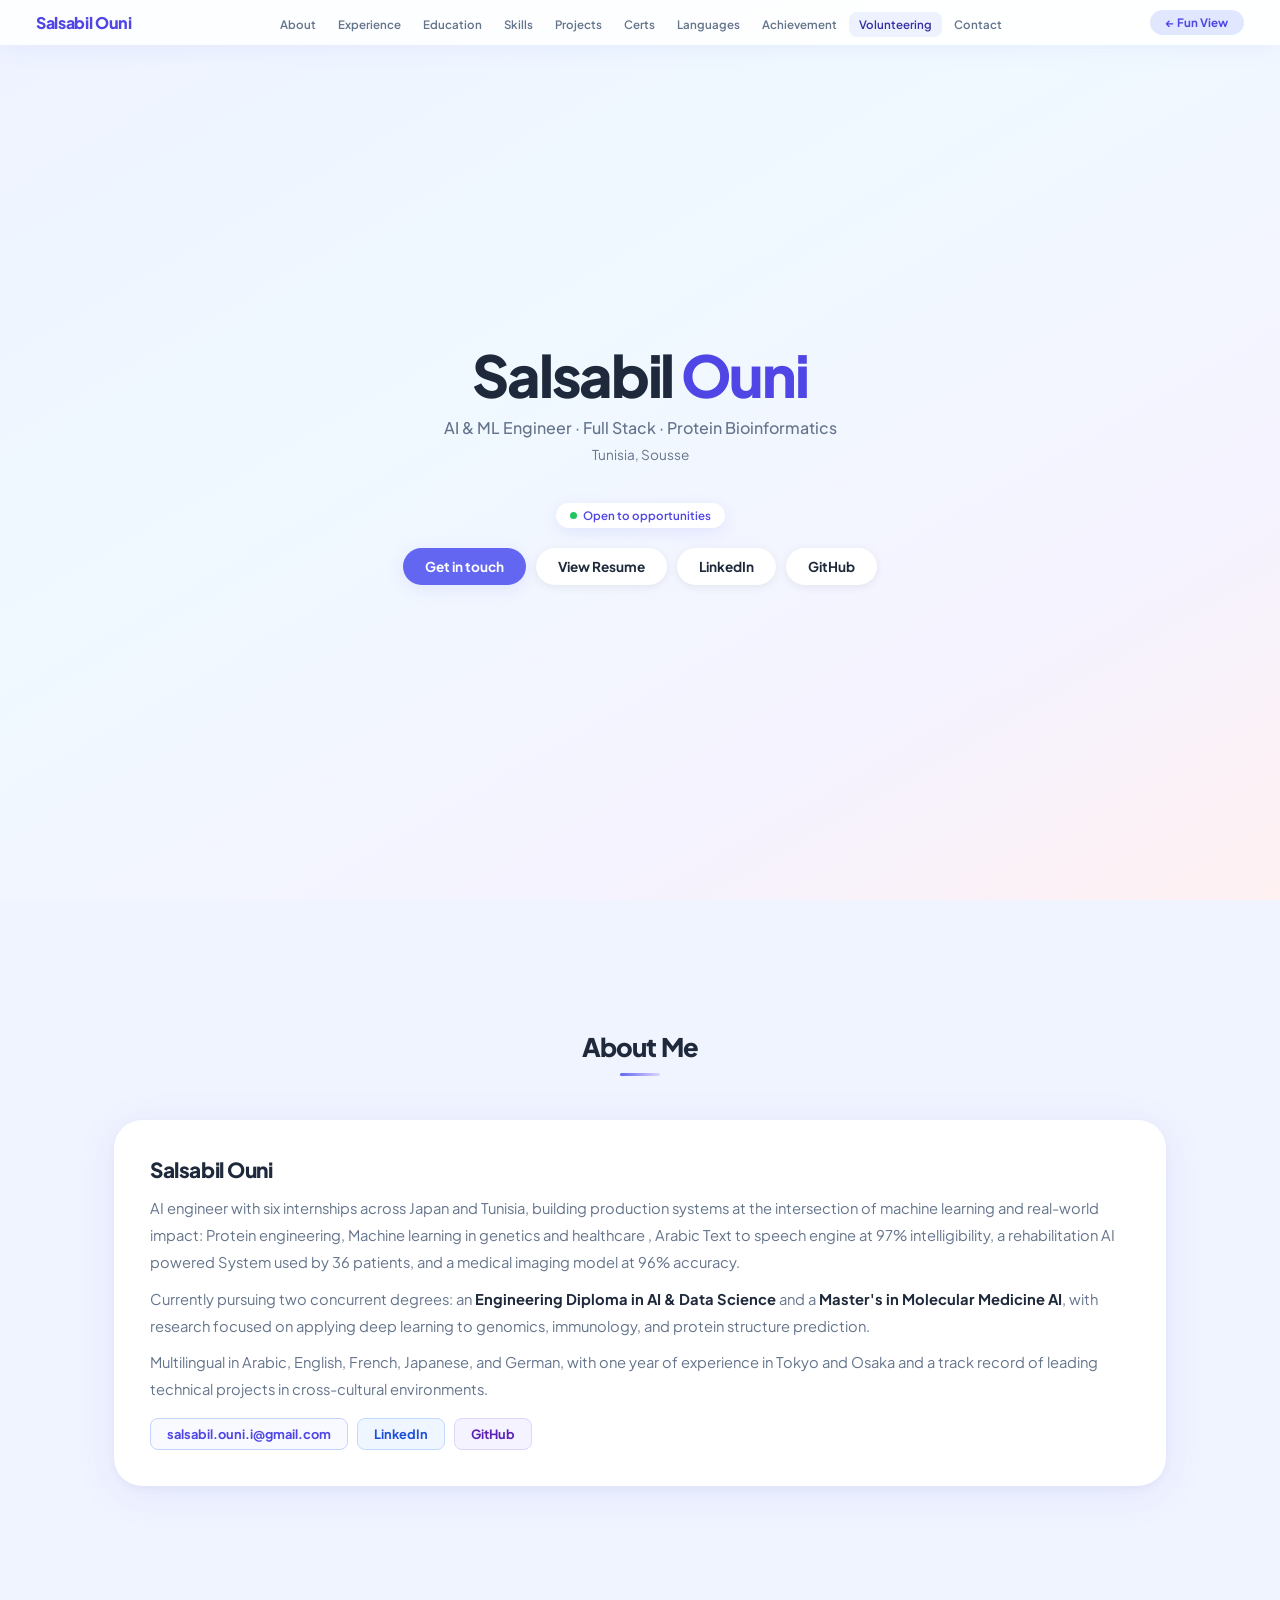
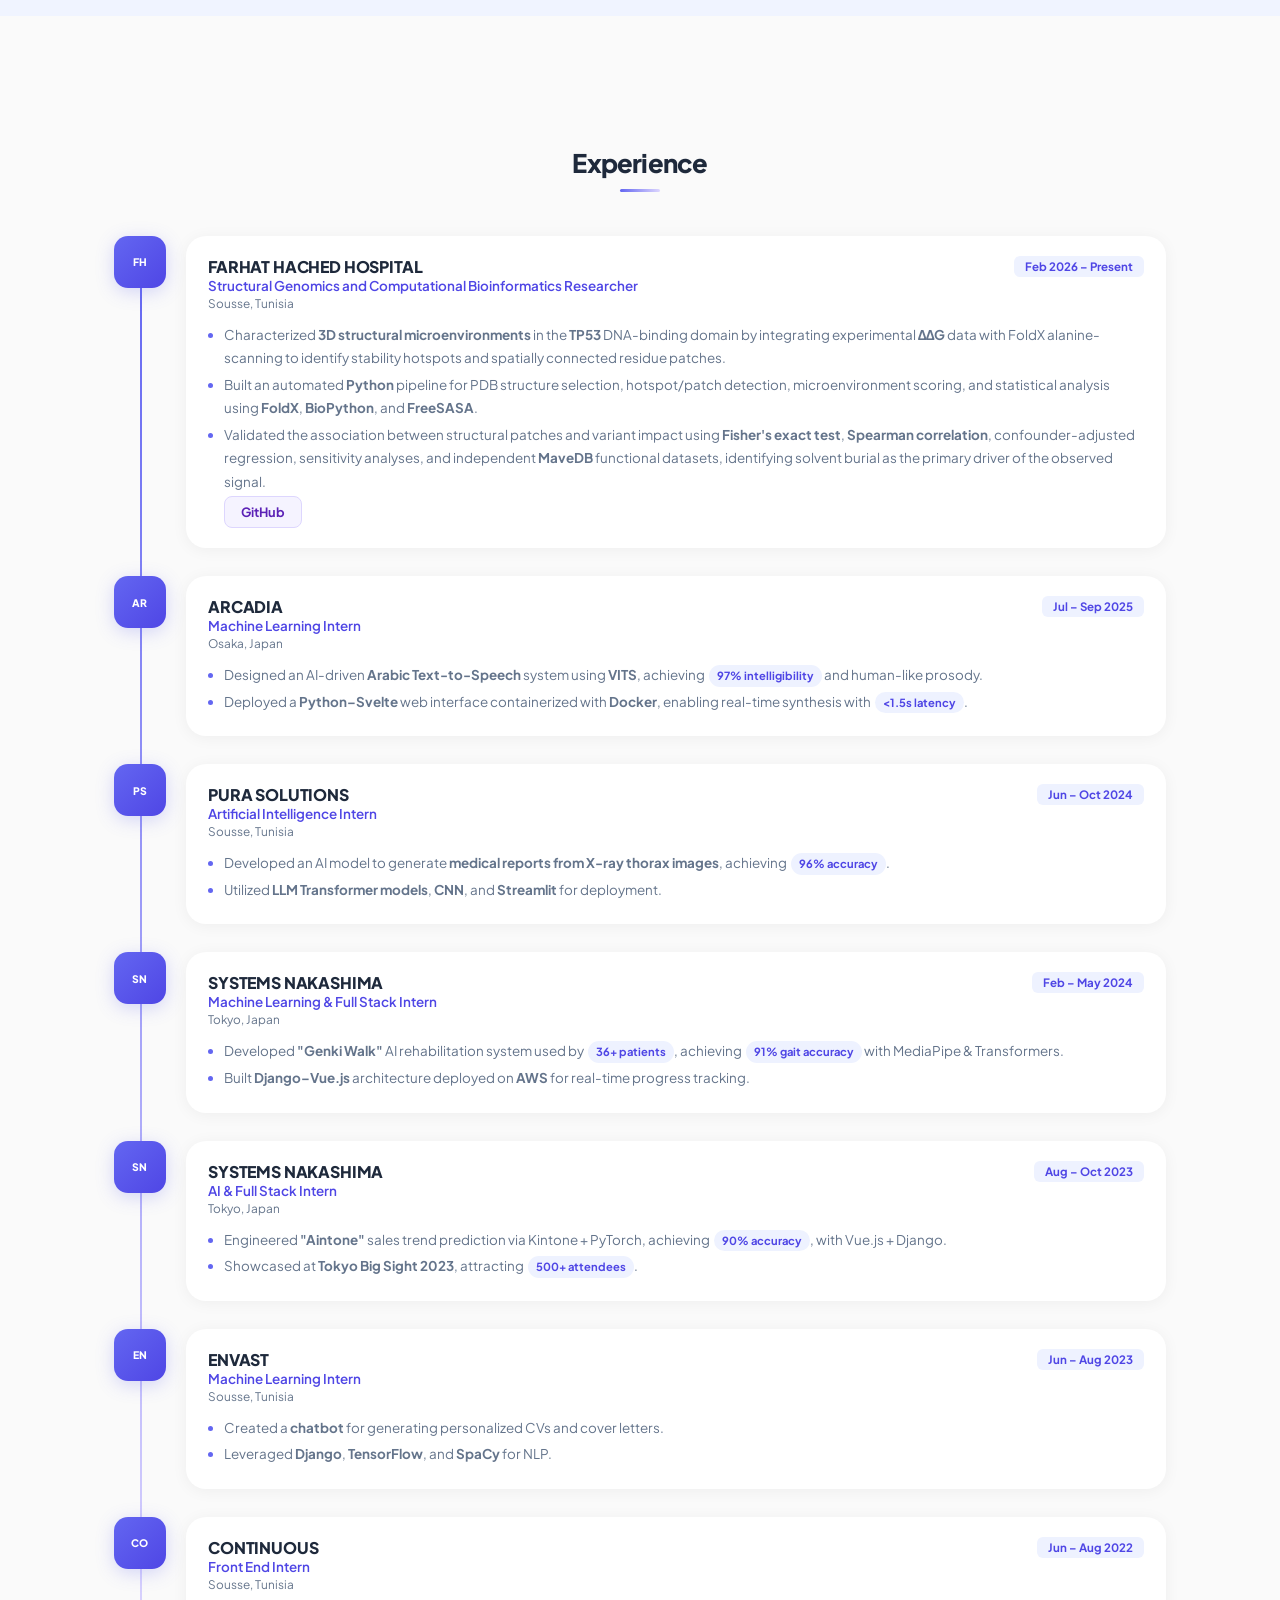
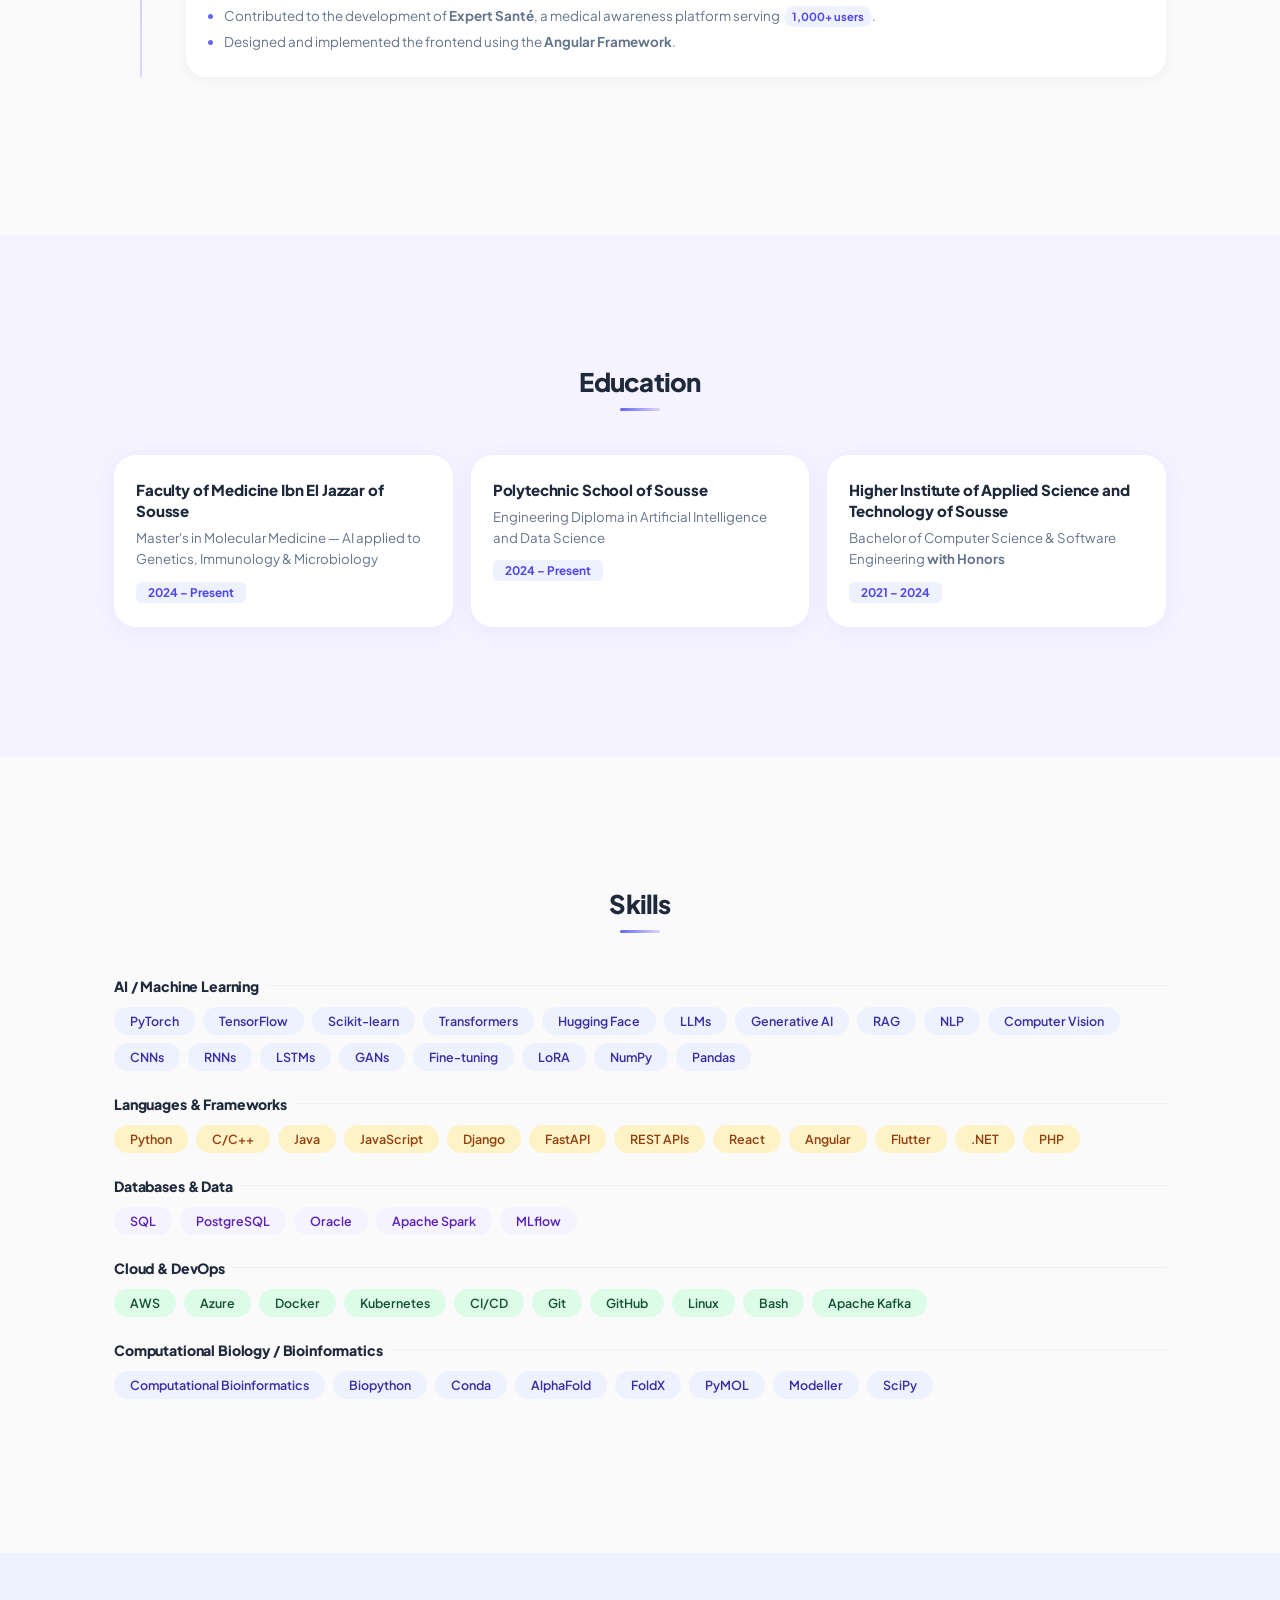
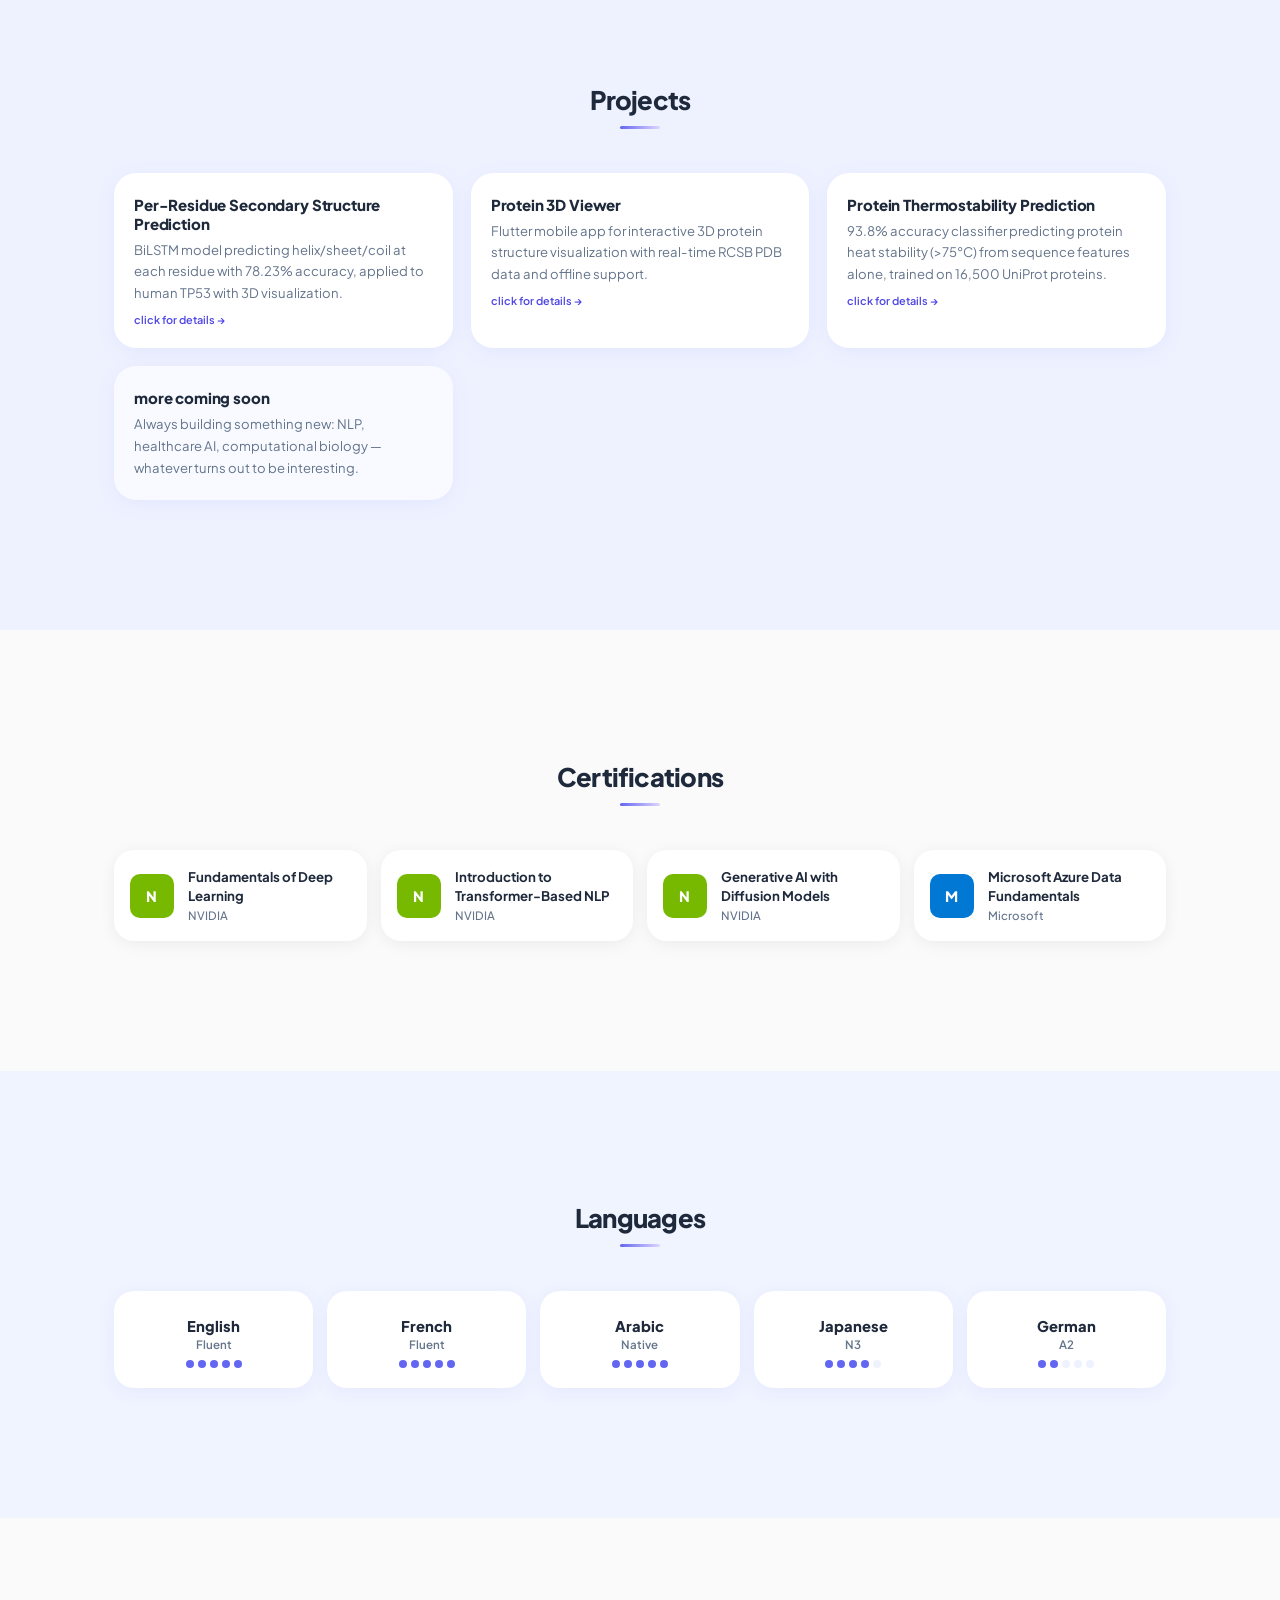
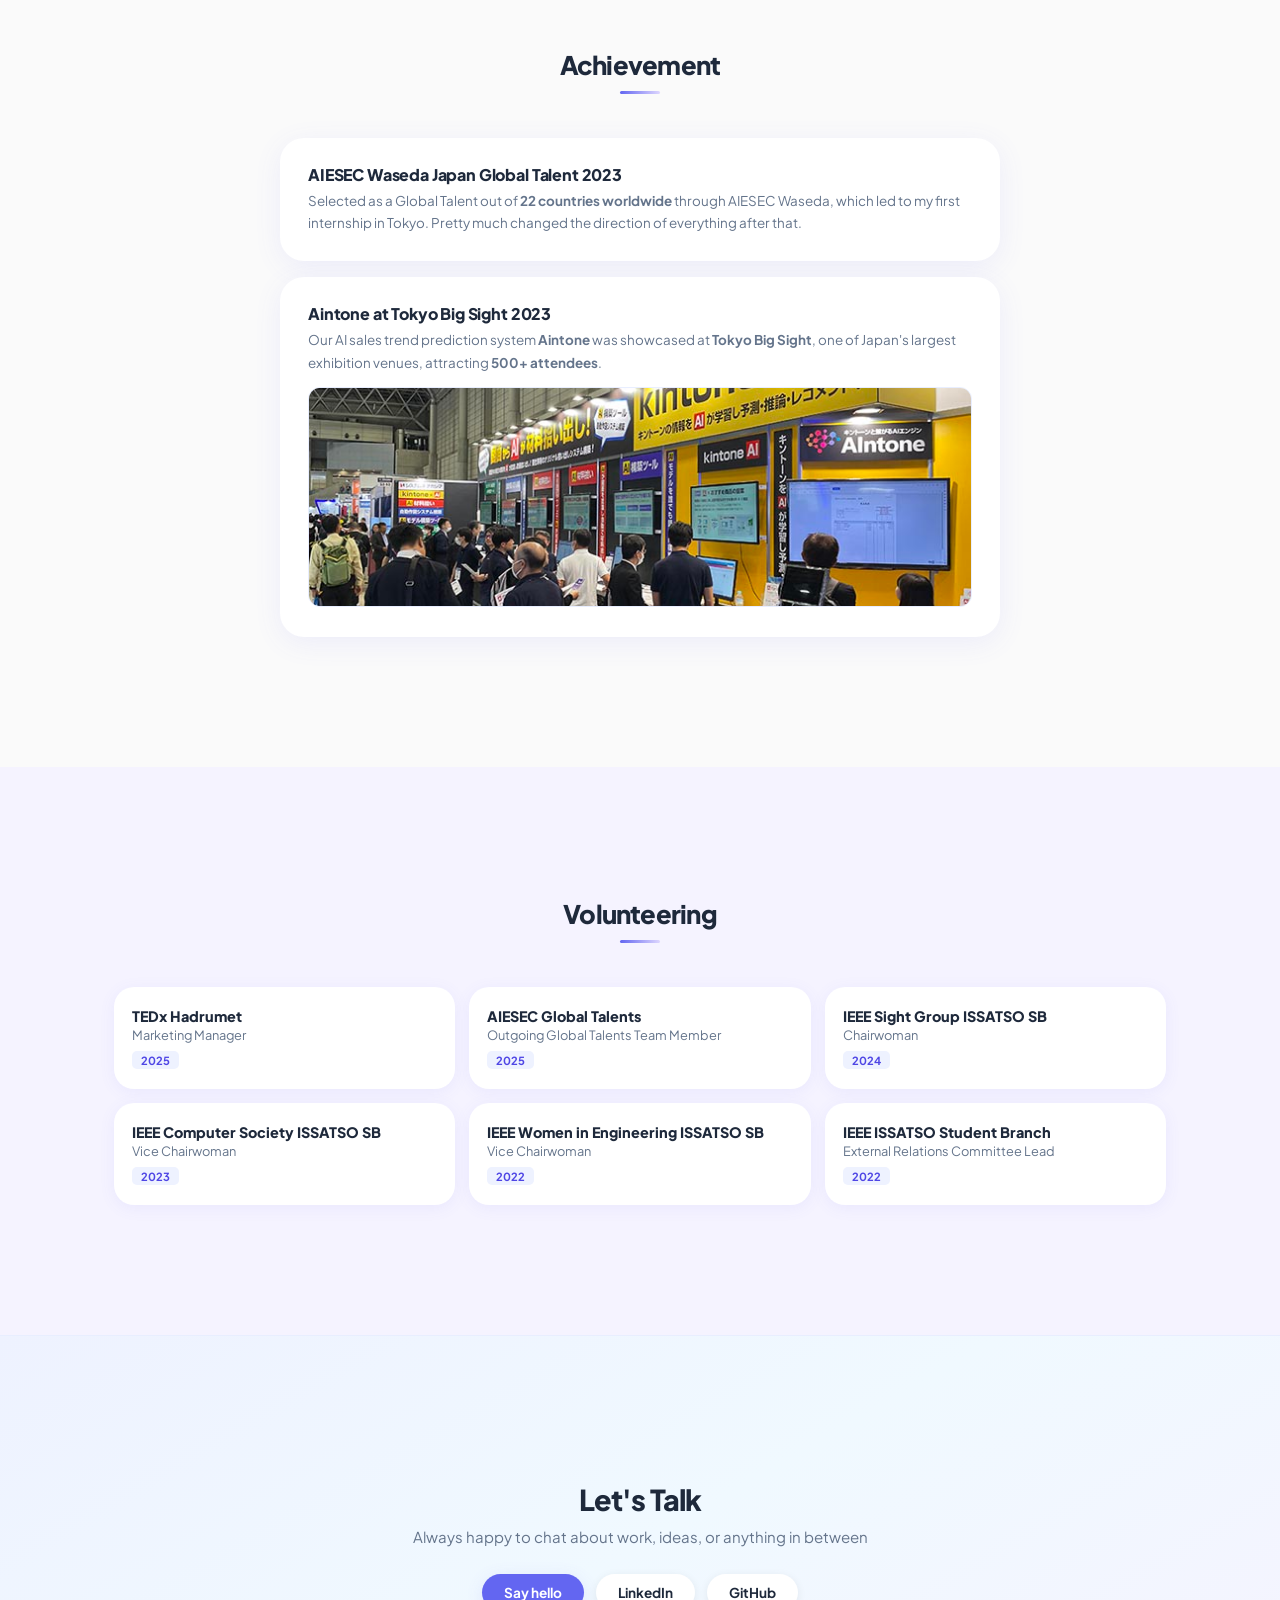
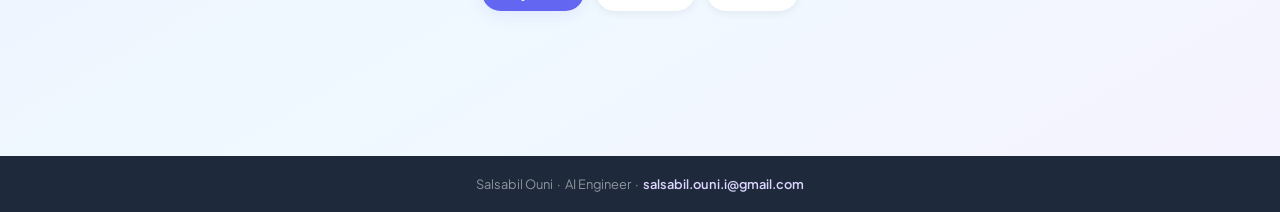
==== commit c0963888: "fix date" ====
--- a/recruiter.html
+++ b/recruiter.html
@@ -168,7 +168,7 @@
       <div class="ti-card">
         <div class="ti-hd">
           <div><div class="ti-co">CONTINUOUS</div><div class="ti-role">Front End Intern</div><div class="ti-loc">Sousse, Tunisia</div></div>
-          <span class="ti-date">Jun – Aug 2023</span>
+          <span class="ti-date">Jun – Aug 2022</span>
         </div>
         <ul>
           <li>Contributed to the development of <strong>Expert Santé</strong>, a medical awareness platform serving <span class="chip">1,000+ users</span>.</li>
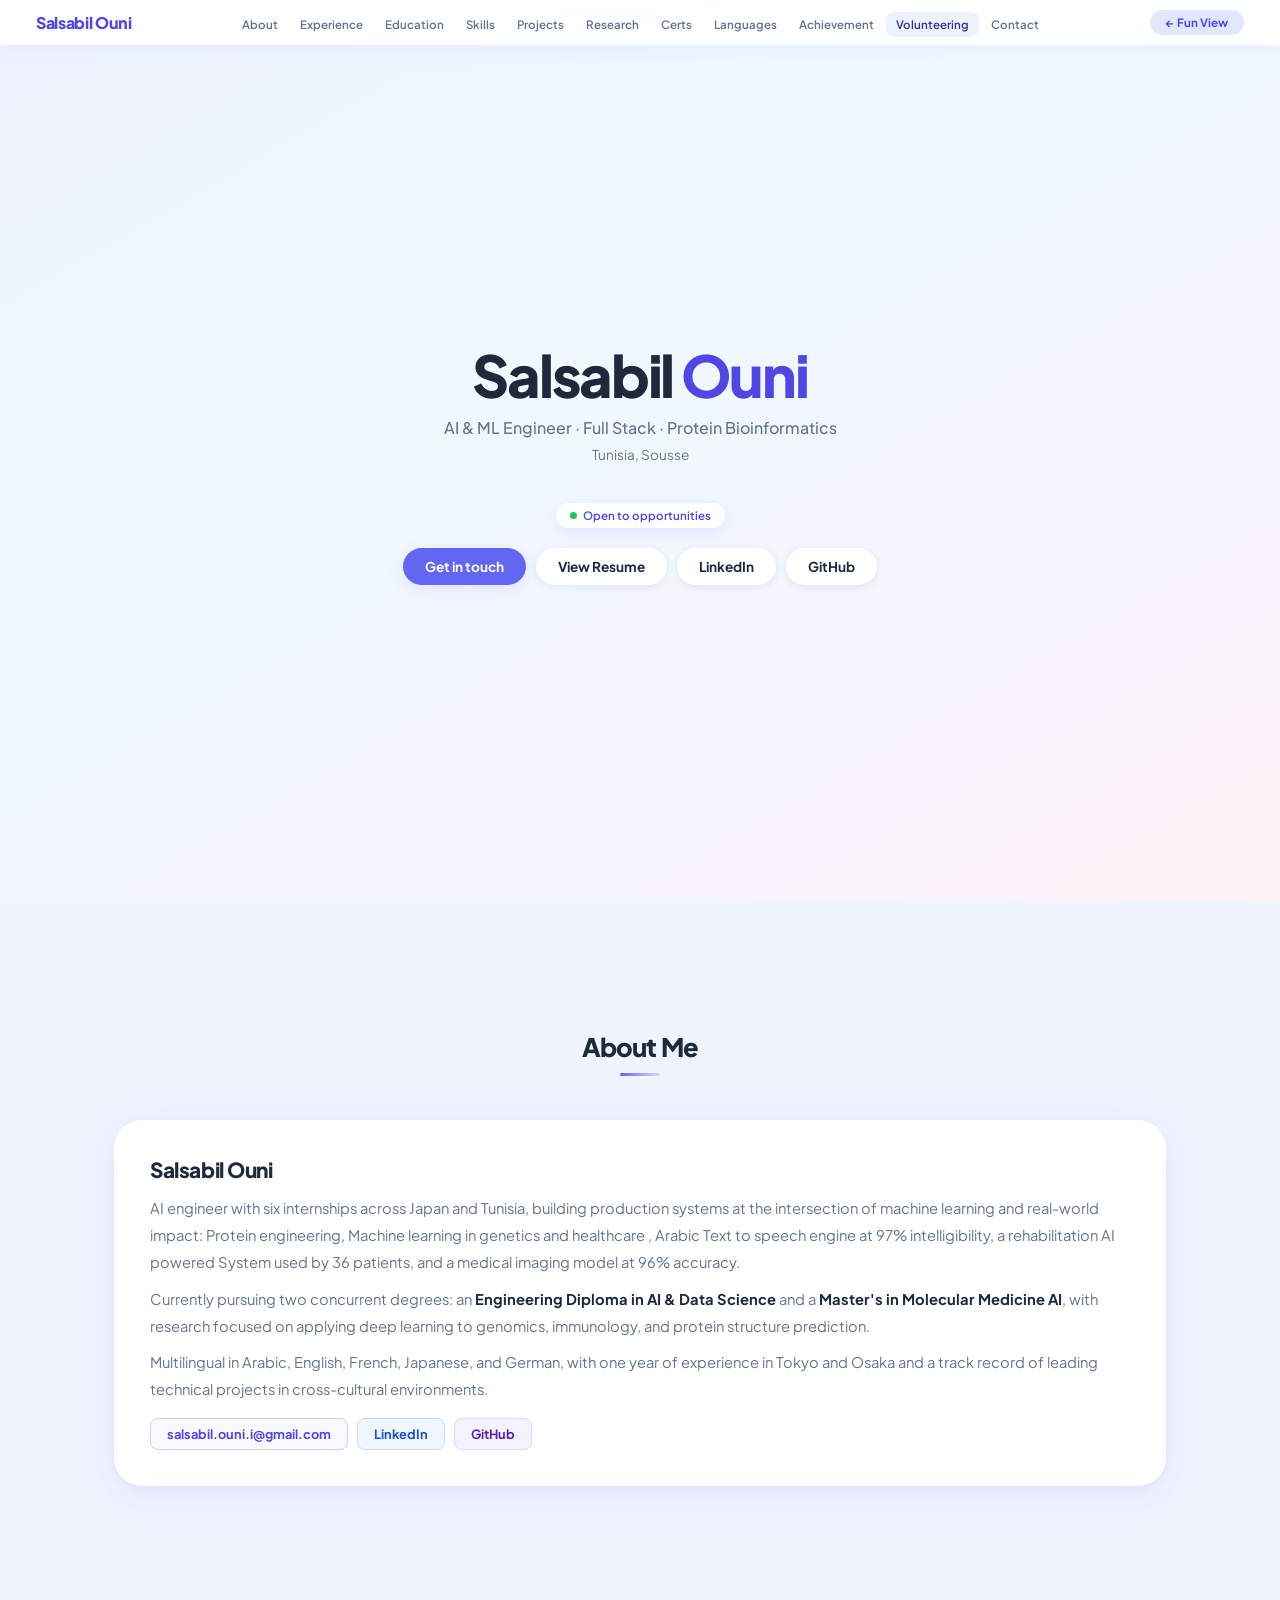
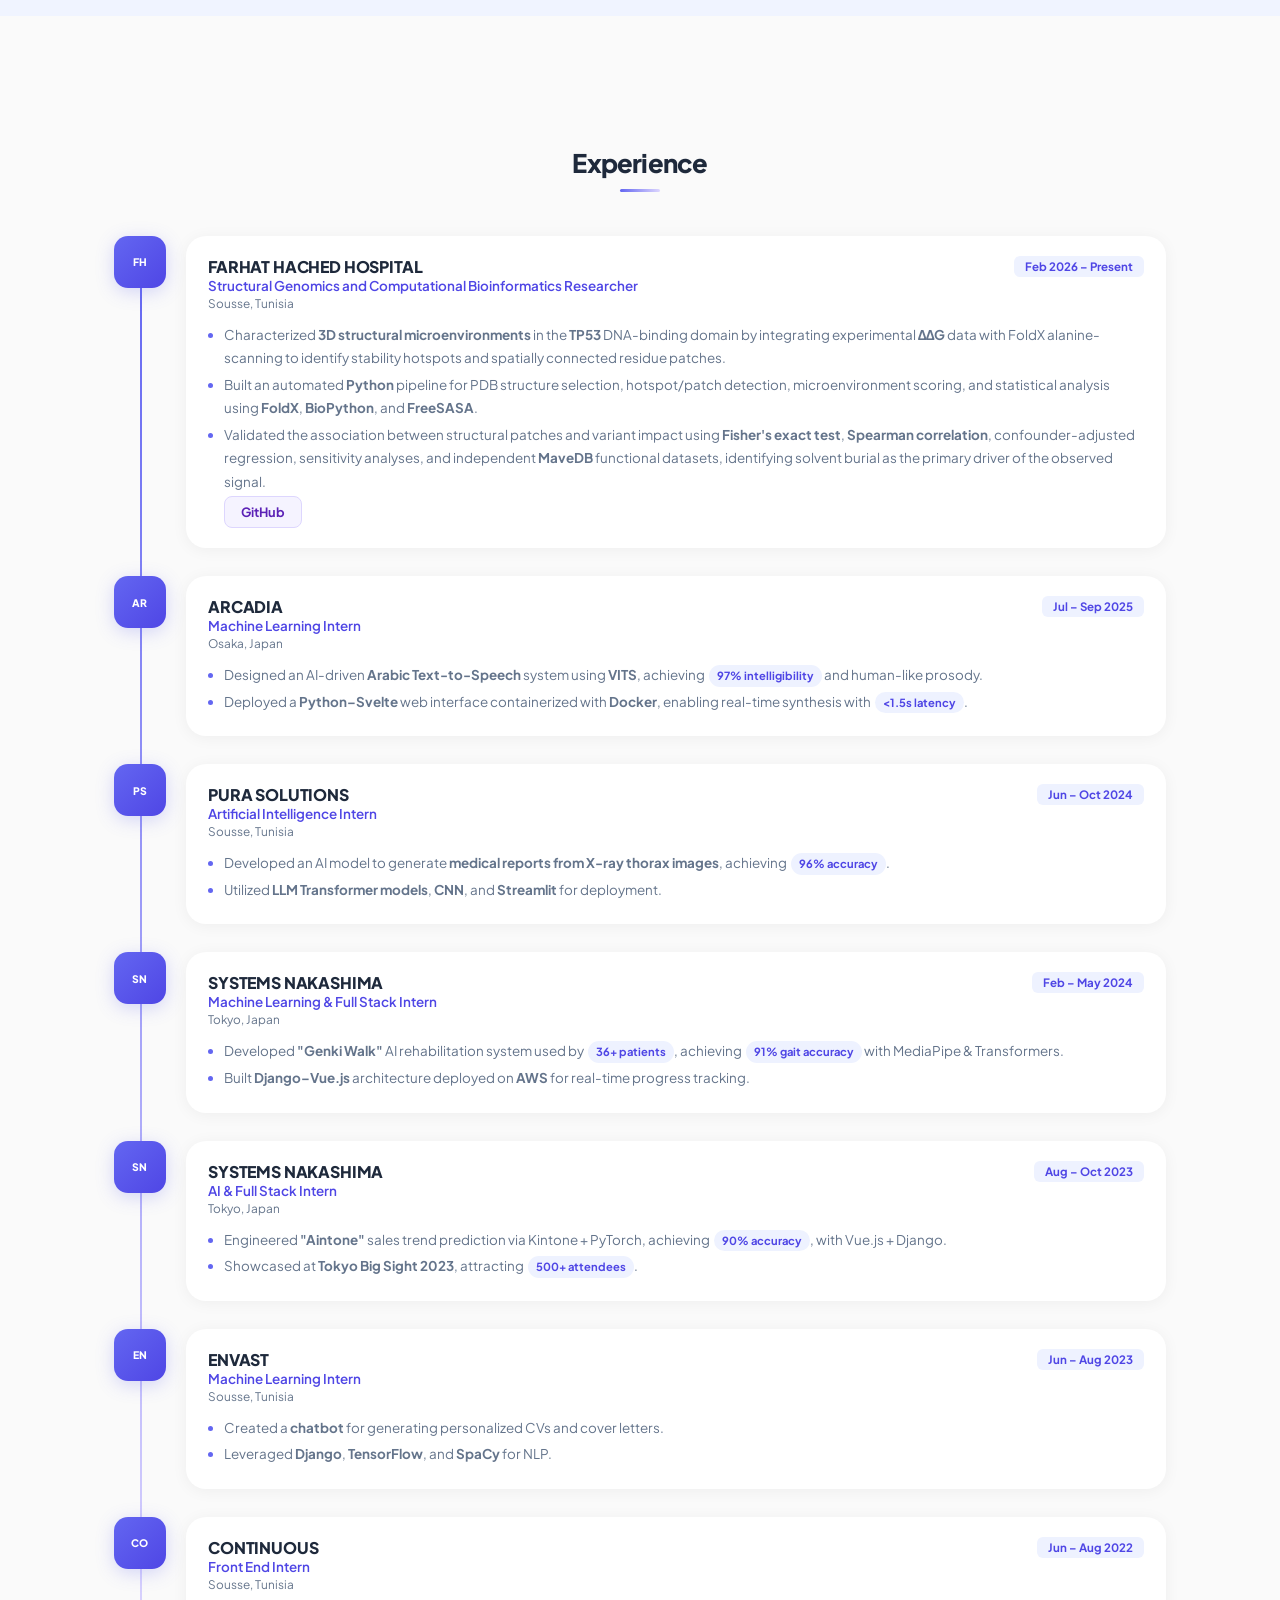
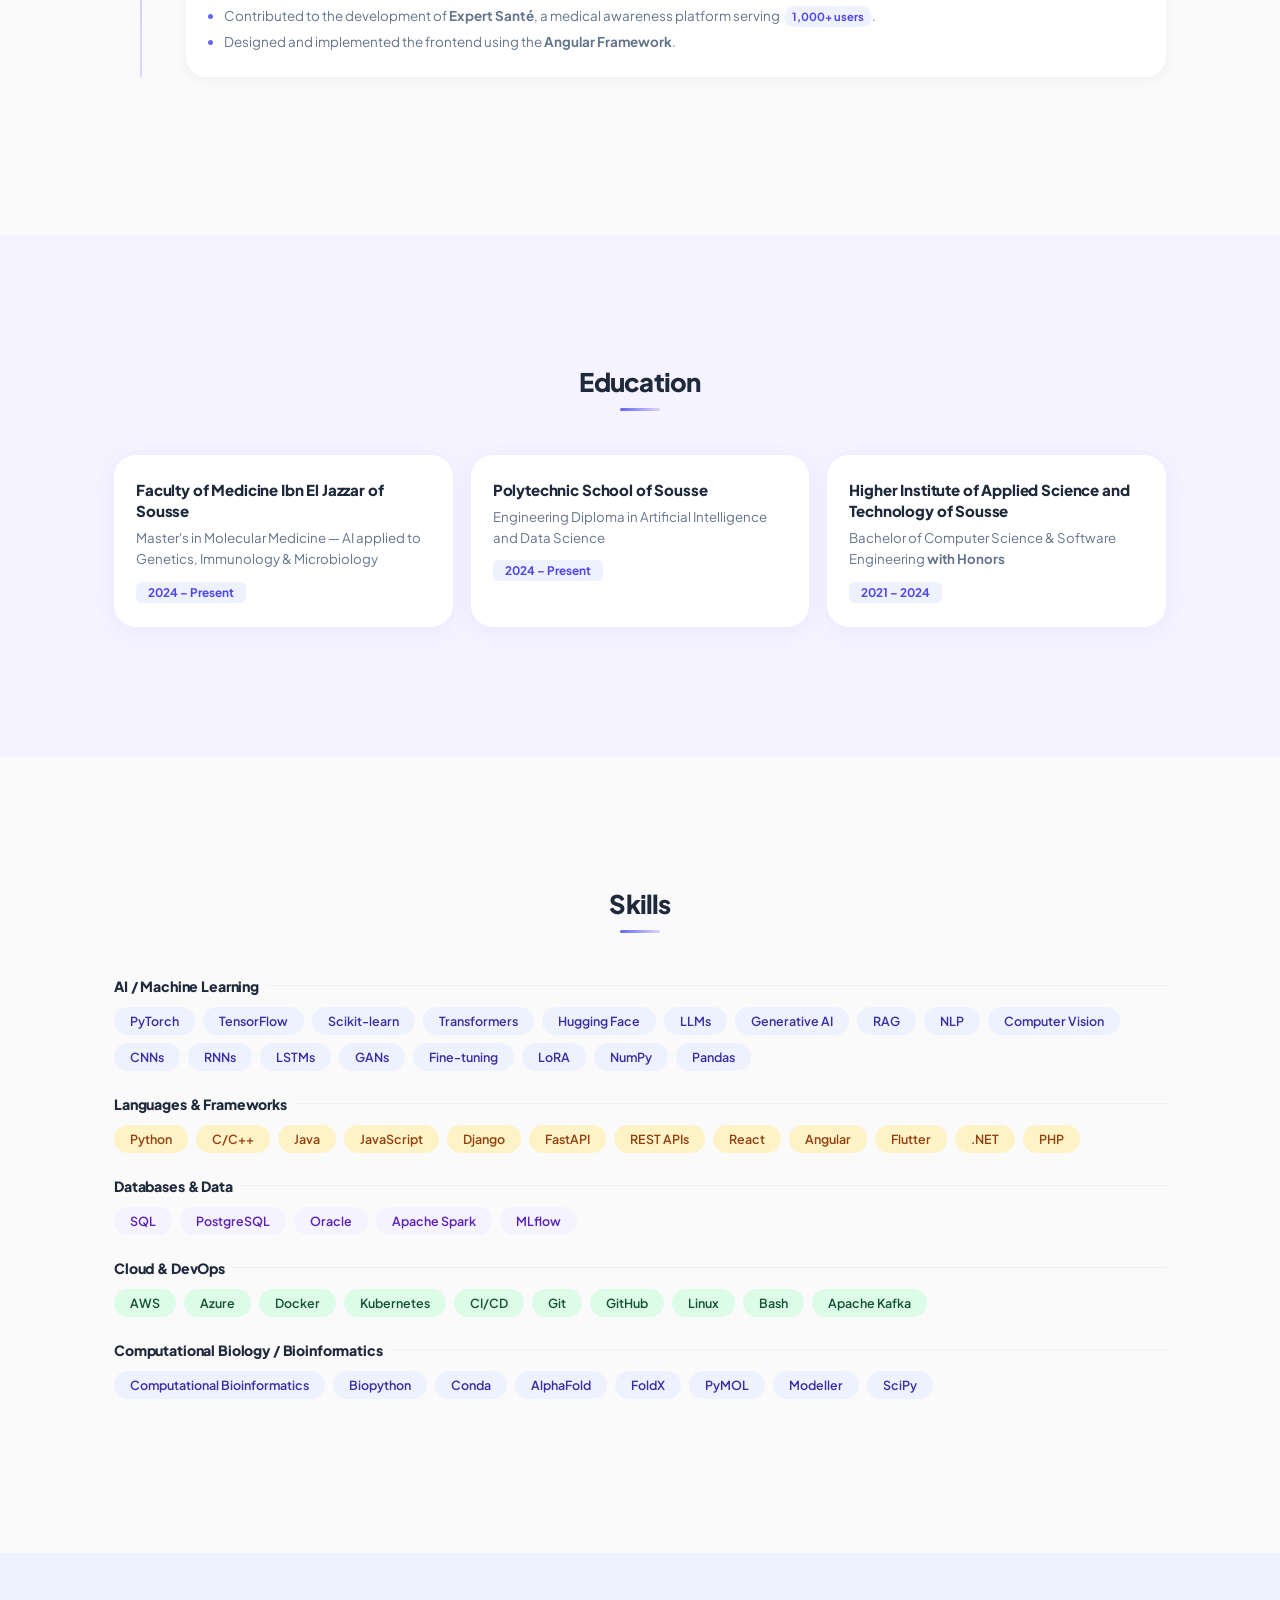
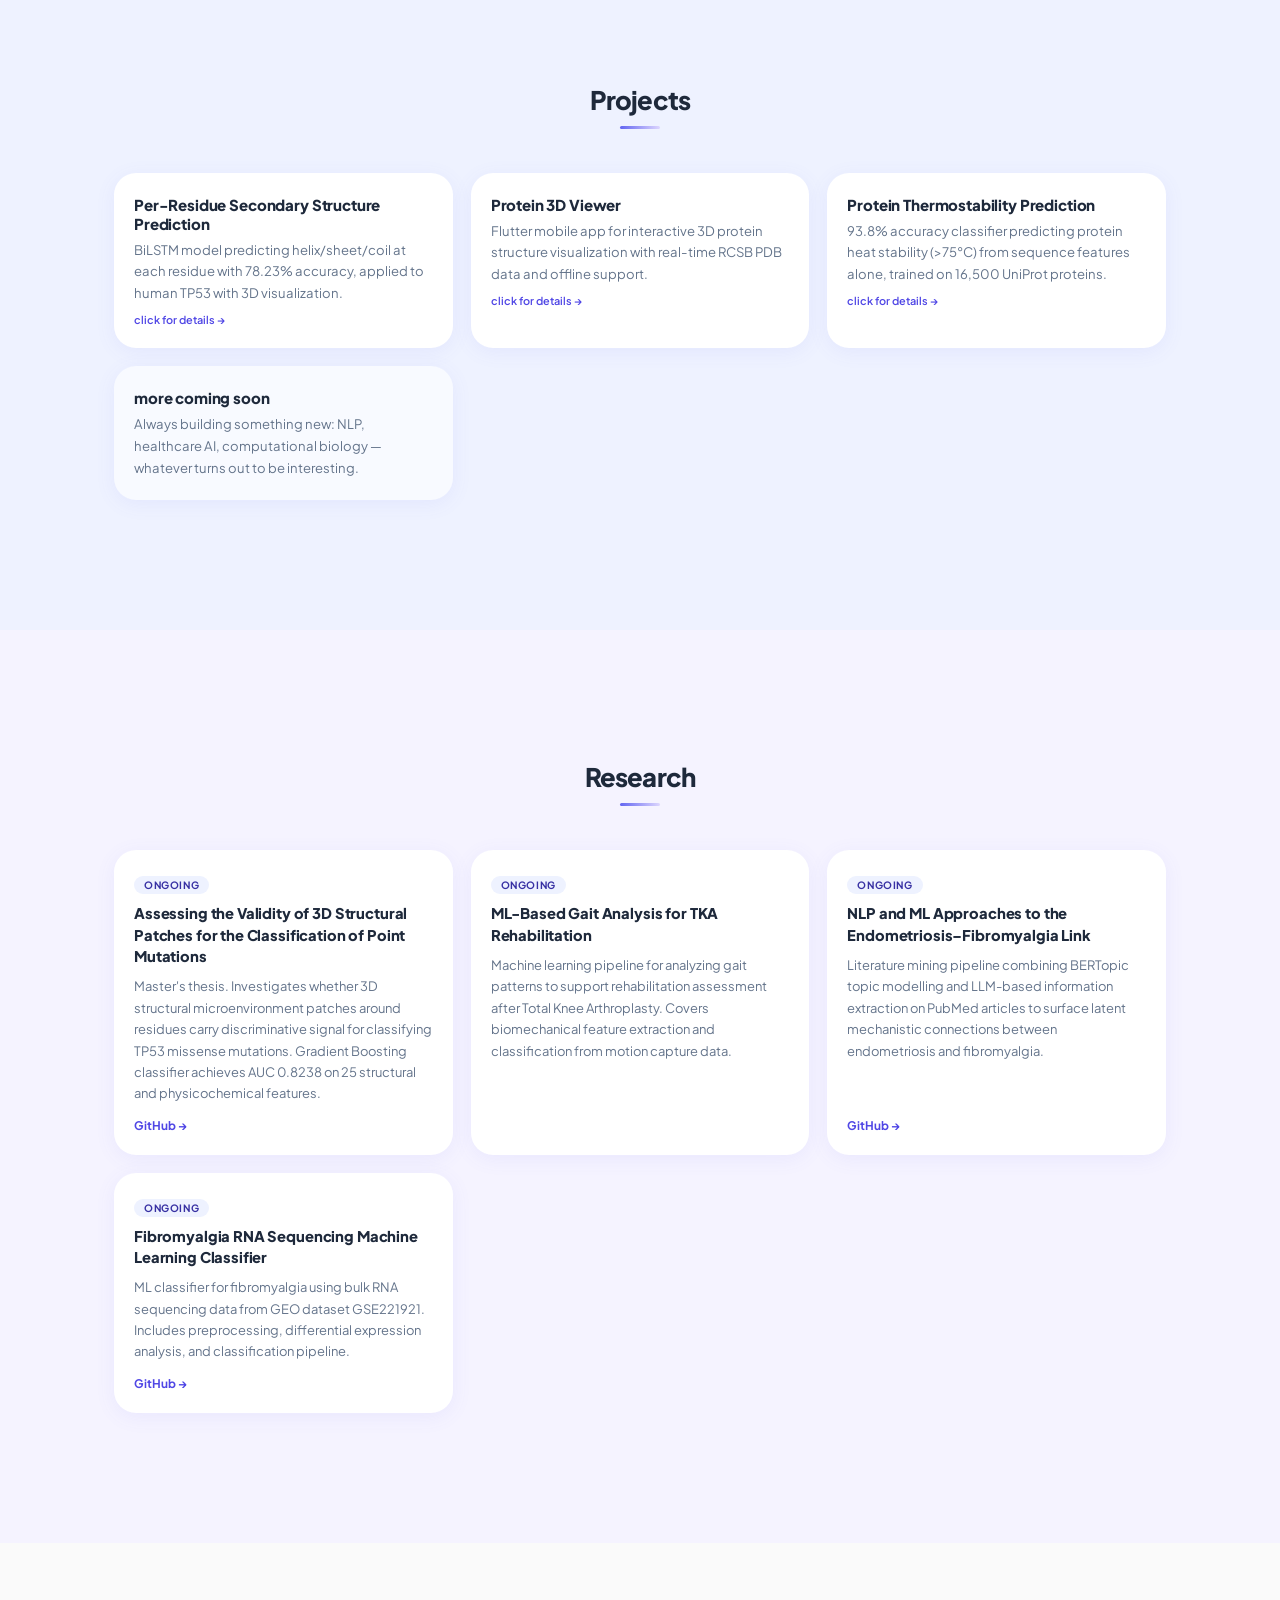
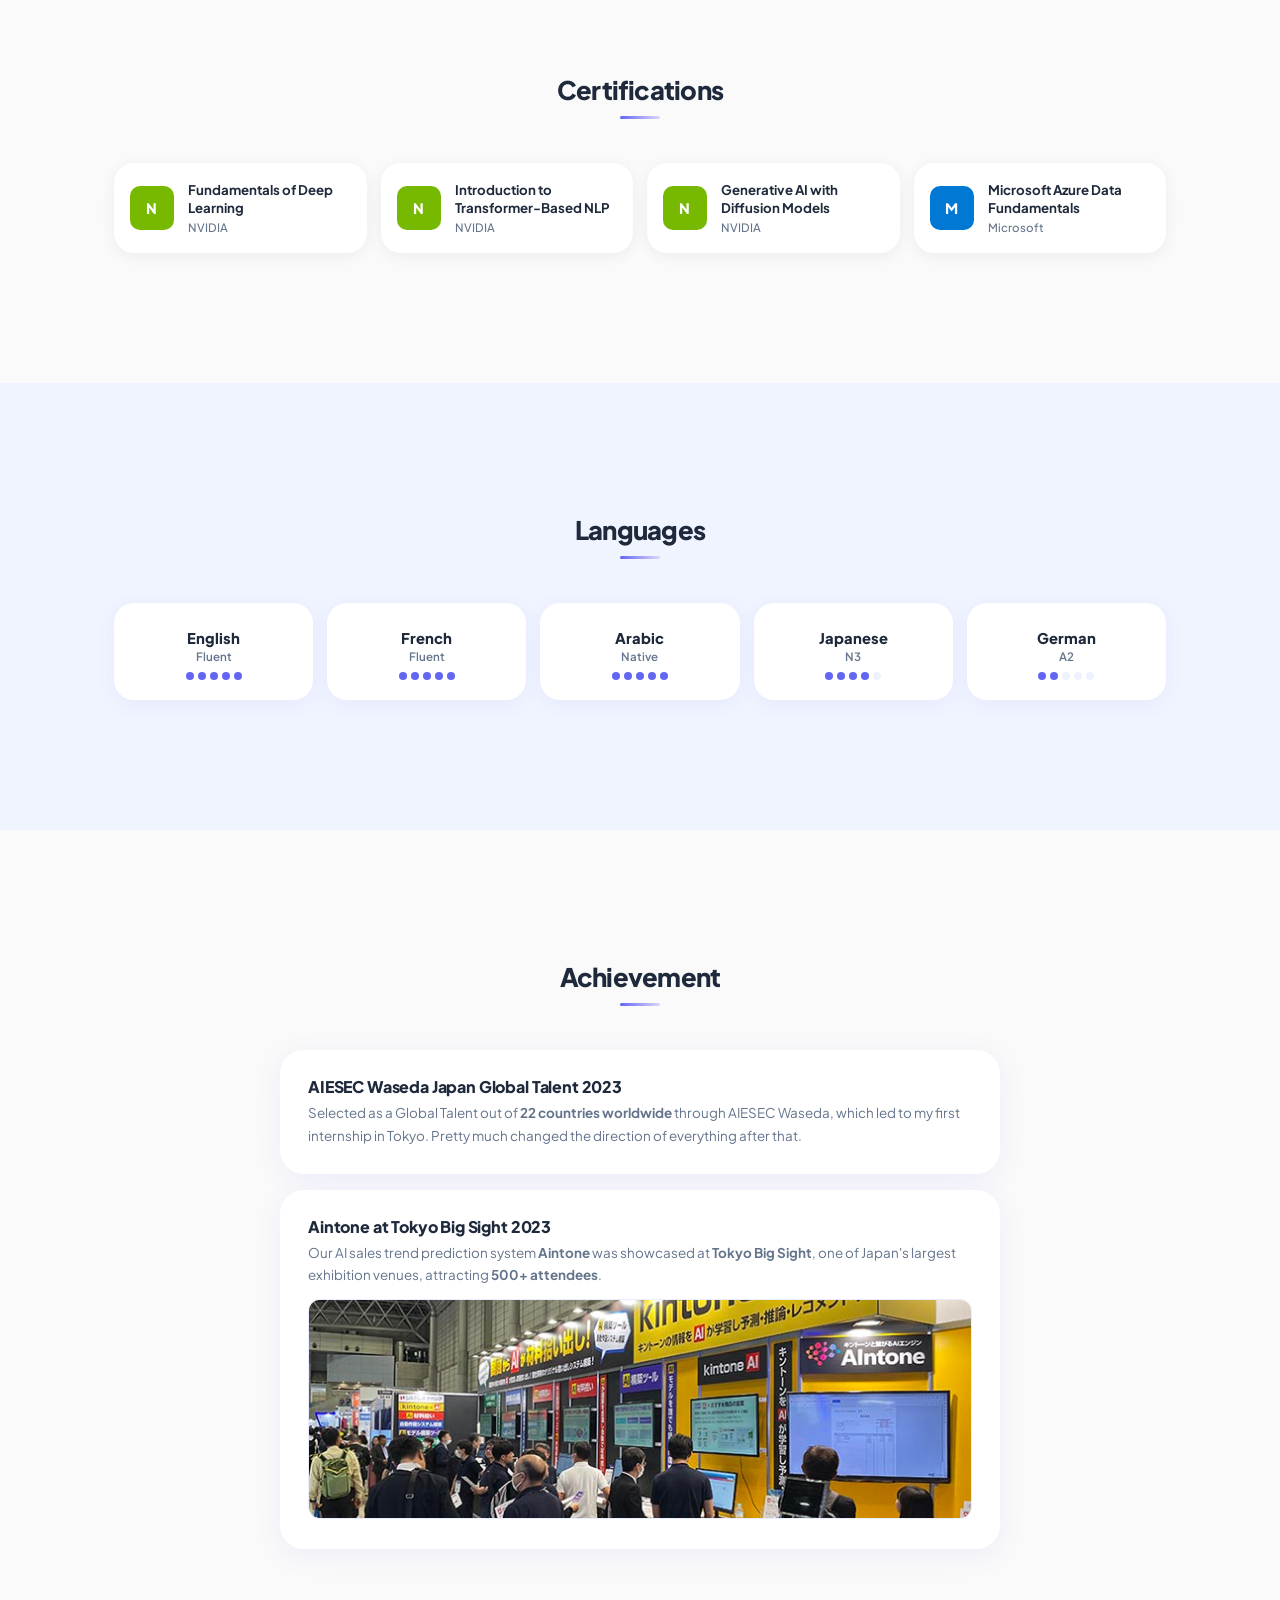
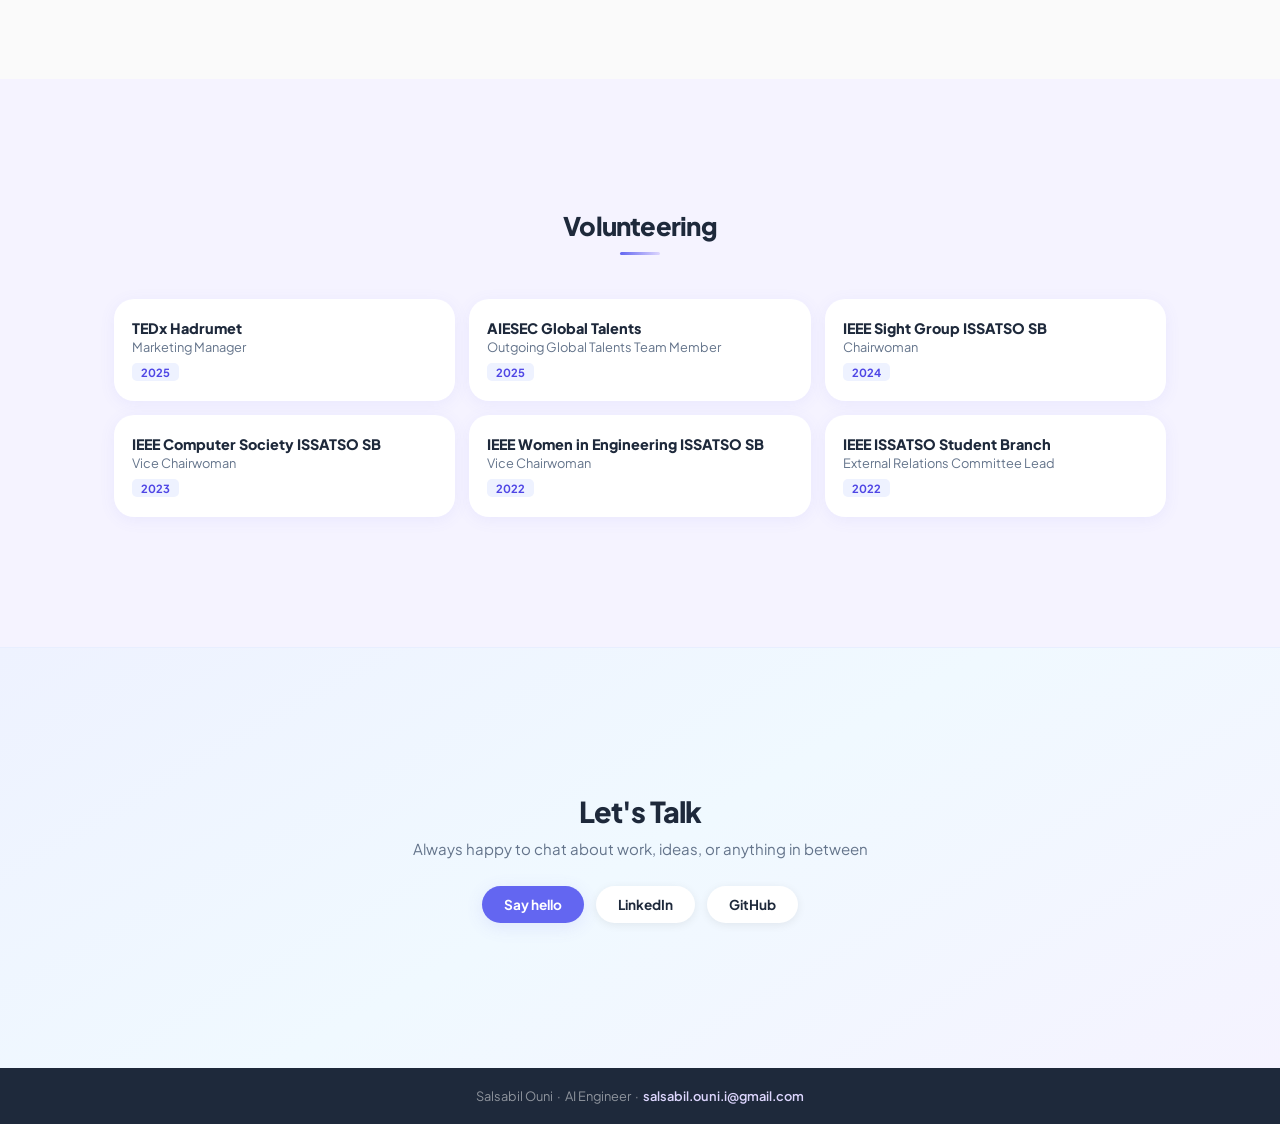
==== commit 6399d021: "research section" ====
--- a/recruiter.html
+++ b/recruiter.html
@@ -19,6 +19,7 @@
     <li><a href="#education">Education</a></li>
     <li><a href="#skills">Skills</a></li>
     <li><a href="#projects">Projects</a></li>
+    <li><a href="#research">Research</a></li>
     <li><a href="#certifications">Certs</a></li>
     <li><a href="#languages">Languages</a></li>
     <li><a href="#achievement">Achievement</a></li>
@@ -268,6 +269,46 @@
     <div class="pc reveal" style="background:var(--sky-light);cursor:default;">
       <div class="pc-name">more coming soon</div>
       <div class="pc-desc">Always building something new: NLP, healthcare AI, computational biology — whatever turns out to be interesting.</div>
+    </div>
+
+  </div>
+</section>
+</div>
+
+<!-- ══ RESEARCH ══ -->
+<div id="rsch-wrap">
+<section id="research">
+  <div class="sec-hd"><h2 class="sec-title">Research</h2><div class="sec-line"></div></div>
+  <div class="rsch-grid">
+
+    <div class="rc reveal">
+      <div class="rc-top"><span class="rc-badge">ongoing</span></div>
+      <div class="rc-title">Assessing the Validity of 3D Structural Patches for the Classification of Point Mutations</div>
+      <div class="rc-desc">Master's thesis. Investigates whether 3D structural microenvironment patches around residues carry discriminative signal for classifying TP53 missense mutations. Gradient Boosting classifier achieves AUC 0.8238 on 25 structural and physicochemical features.</div>
+          <a class="rc-link" href="https://github.com/Salsabil-Ouni/Assessing-the-Validity-of-3D-Structural-Patches" target="_blank" rel="noopener">GitHub →</a>
+
+    
+    </div>
+
+    <div class="rc reveal">
+      <div class="rc-top"><span class="rc-badge">ongoing</span></div>
+      <div class="rc-title">ML-Based Gait Analysis for TKA Rehabilitation</div>
+      <div class="rc-desc">Machine learning pipeline for analyzing gait patterns to support rehabilitation assessment after Total Knee Arthroplasty. Covers biomechanical feature extraction and classification from motion capture data.</div>
+    </div>
+
+    <div class="rc reveal">
+      <div class="rc-top"><span class="rc-badge">ongoing</span></div>
+      <div class="rc-title">NLP and ML Approaches to the Endometriosis–Fibromyalgia Link</div>
+      <div class="rc-desc">Literature mining pipeline combining BERTopic topic modelling and LLM-based information extraction on PubMed articles to surface latent mechanistic connections between endometriosis and fibromyalgia.</div>
+            <a class="rc-link" href="https://github.com/Salsabil-Ouni/LLM-Based-NLP-Analysis-of-Fibromyalgia-and-Chronic-Pain-Subreddits" target="_blank" rel="noopener">GitHub →</a>
+
+    </div>
+
+    <div class="rc reveal">
+      <div class="rc-top"><span class="rc-badge">ongoing</span></div>
+      <div class="rc-title">Fibromyalgia RNA Sequencing Machine Learning Classifier</div>
+      <div class="rc-desc">ML classifier for fibromyalgia using bulk RNA sequencing data from GEO dataset GSE221921. Includes preprocessing, differential expression analysis, and classification pipeline.</div>
+      <a class="rc-link" href="https://github.com/Salsabil-Ouni/Fibromyalgia-RNA-sequencing-Machine-Learning-Classifier-GSE221921." target="_blank" rel="noopener">GitHub →</a>
     </div>
 
   </div>
--- a/css/recruiter.css
+++ b/css/recruiter.css
@@ -220,6 +220,28 @@
 .pc-name   { font-weight:800; font-size:.94rem; color:var(--text); margin-bottom:6px; letter-spacing:-.01em; }
 .pc-desc   { font-size:.82rem; color:var(--text-light); line-height:1.65; }
 .pc-hint   { font-size:.68rem; color:var(--blue-mid); font-weight:600; margin-top:10px; }
+
+/* ── Research ── */
+#rsch-wrap { background:#F5F3FF; padding:65px 0; }
+.rsch-grid { display:grid; grid-template-columns:repeat(auto-fit,minmax(280px,1fr)); gap:18px; }
+.rc {
+  background:#fff; border-radius:22px; padding:22px 20px;
+  box-shadow:0 4px 20px rgba(99,102,241,.08);
+  transition:all .25s; display:flex; flex-direction:column; gap:9px;
+}
+.rc:hover  { transform:translateY(-6px); box-shadow:0 16px 40px rgba(99,102,241,.15); }
+.rc-badge  {
+  display:inline-block; padding:3px 10px; border-radius:20px;
+  background:#EEF2FF; color:var(--blue-dark);
+  font-size:.63rem; font-weight:700; text-transform:uppercase; letter-spacing:.06em;
+}
+.rc-title  { font-weight:800; font-size:.92rem; color:var(--text); line-height:1.45; letter-spacing:-.01em; }
+.rc-desc   { font-size:.81rem; color:var(--text-light); line-height:1.65; flex:1; }
+.rc-link   {
+  font-size:.74rem; font-weight:700; color:var(--blue-mid); text-decoration:none;
+  margin-top:4px; display:inline-block;
+}
+.rc-link:hover { color:var(--blue-dark); text-decoration:underline; }
 
 /* ── Project Modal ── */
 #proj-modal {
@@ -381,11 +403,11 @@
   nav.nav-open .nav-links { display:flex; }
   .nav-links a { font-size:.82rem; padding:8px 12px; border-radius:8px; }
   section { padding:48px 18px; }
-  #about-wrap,#exp-wrap,#edu-wrap,#skills-wrap,#proj-wrap,
+  #about-wrap,#exp-wrap,#edu-wrap,#skills-wrap,#proj-wrap,#rsch-wrap,
   #cert-wrap,#lang-wrap,#ach-wrap,#vol-wrap { padding:48px 0; }
   #hero { padding:110px 20px 56px; }
   .about-links { justify-content:center; }
-  .edu-grid,.proj-grid,.cert-grid,.vol-grid { grid-template-columns:1fr; }
+  .edu-grid,.proj-grid,.rsch-grid,.cert-grid,.vol-grid { grid-template-columns:1fr; }
   .lang-grid { grid-template-columns:repeat(2,1fr); }
   .ach-card { flex-direction:column; }
   .timeline::before { left:20px; }
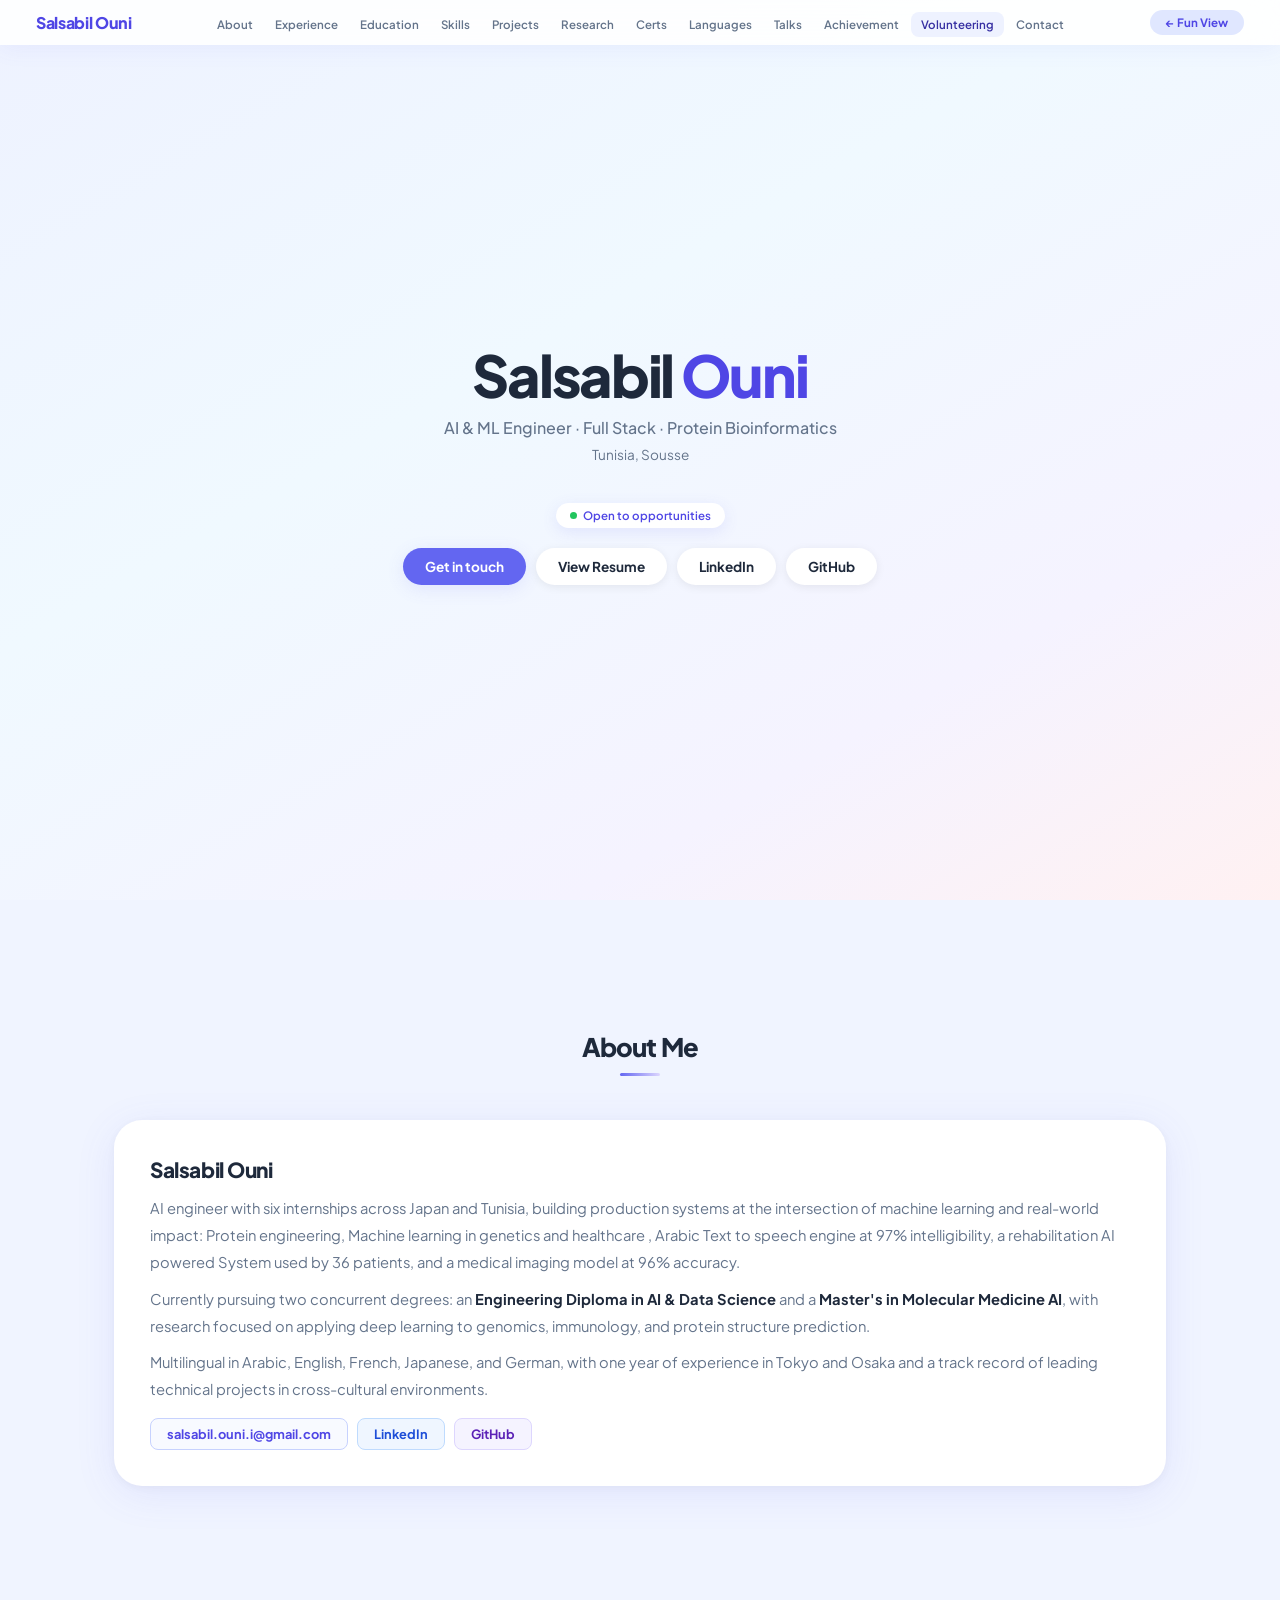
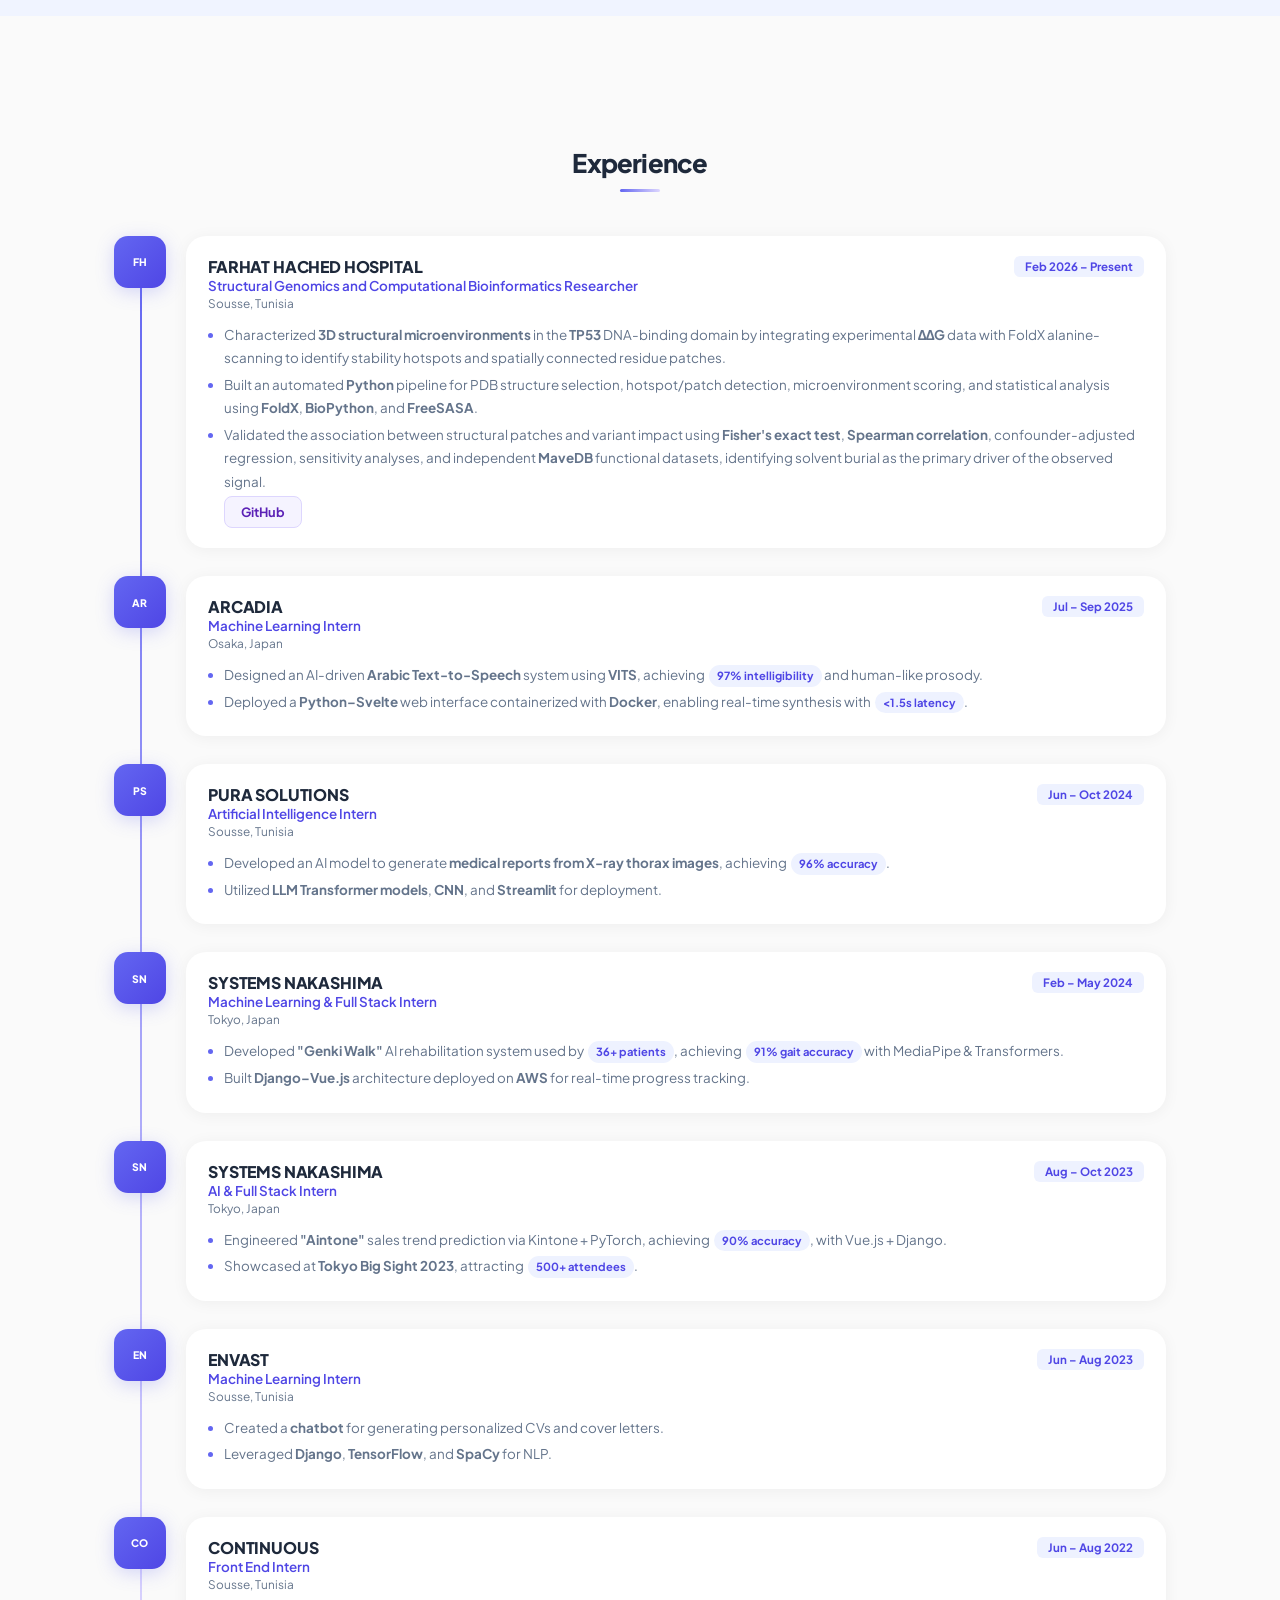
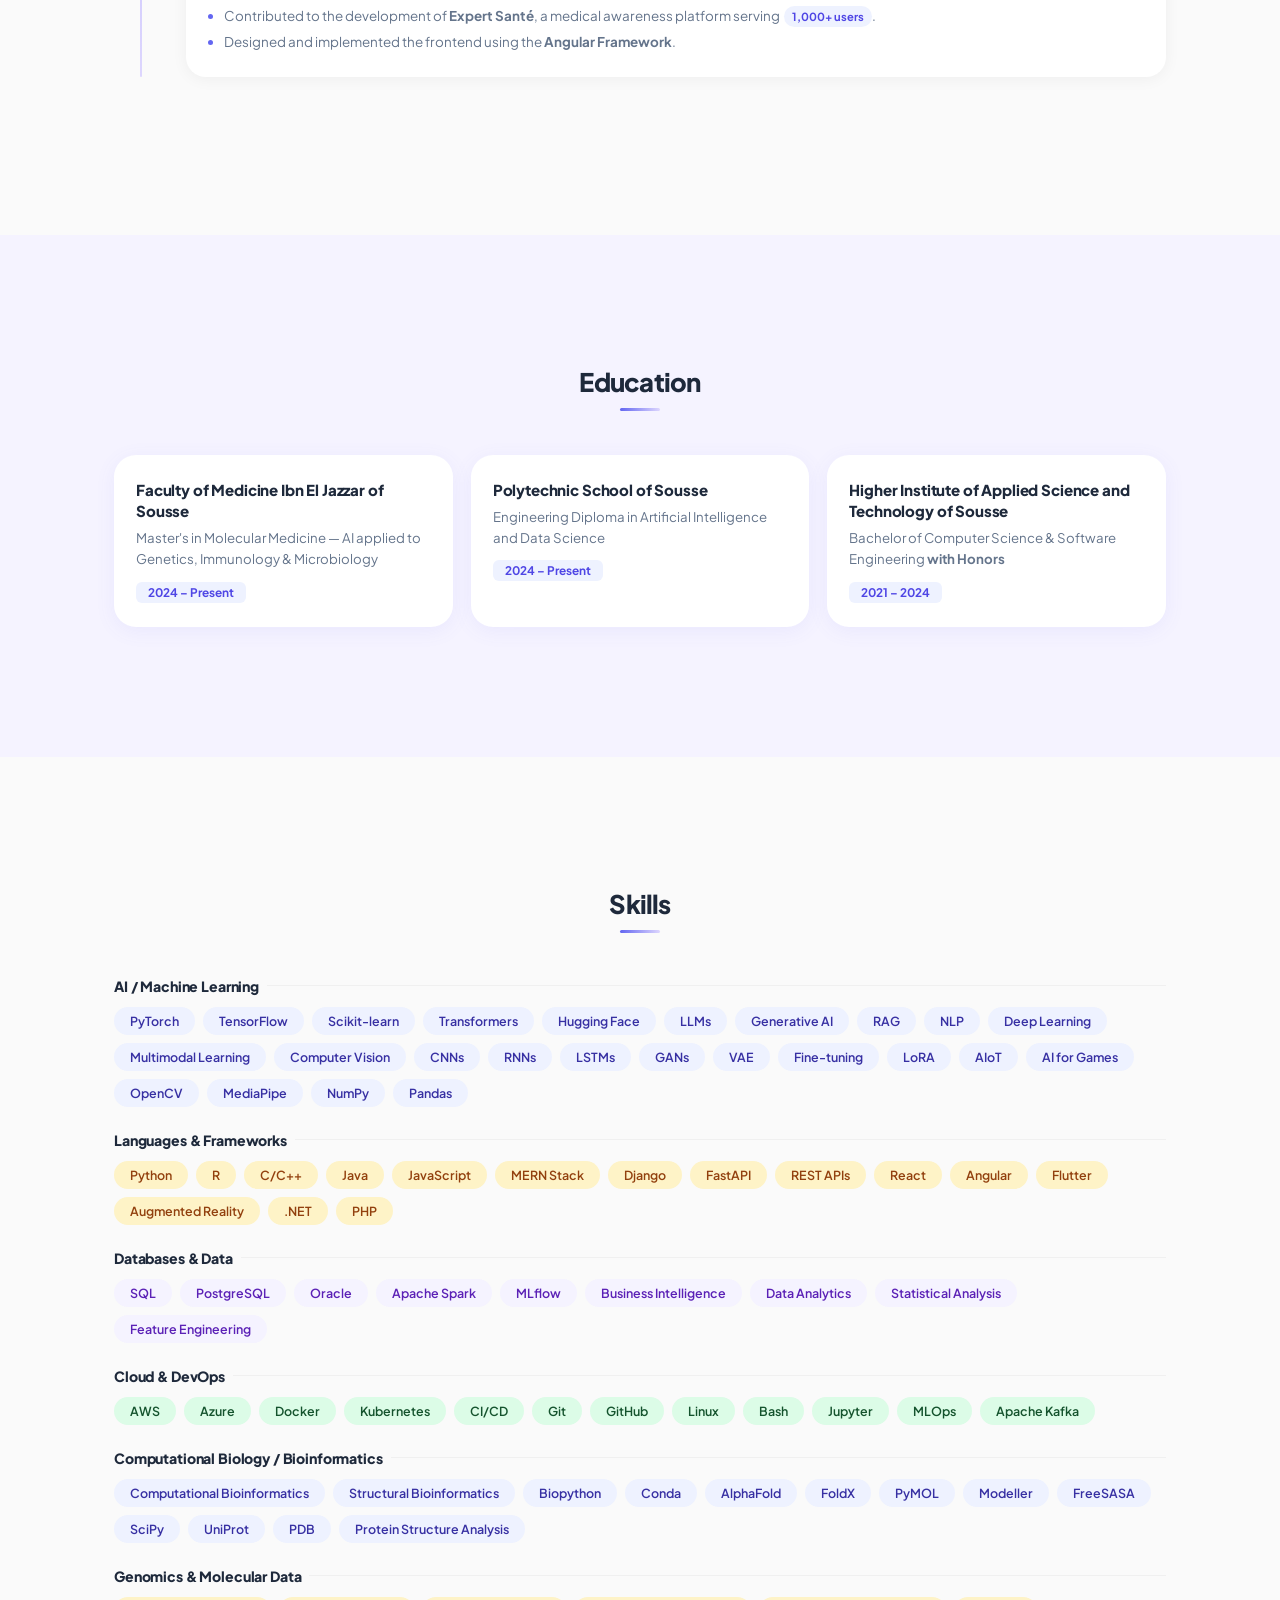
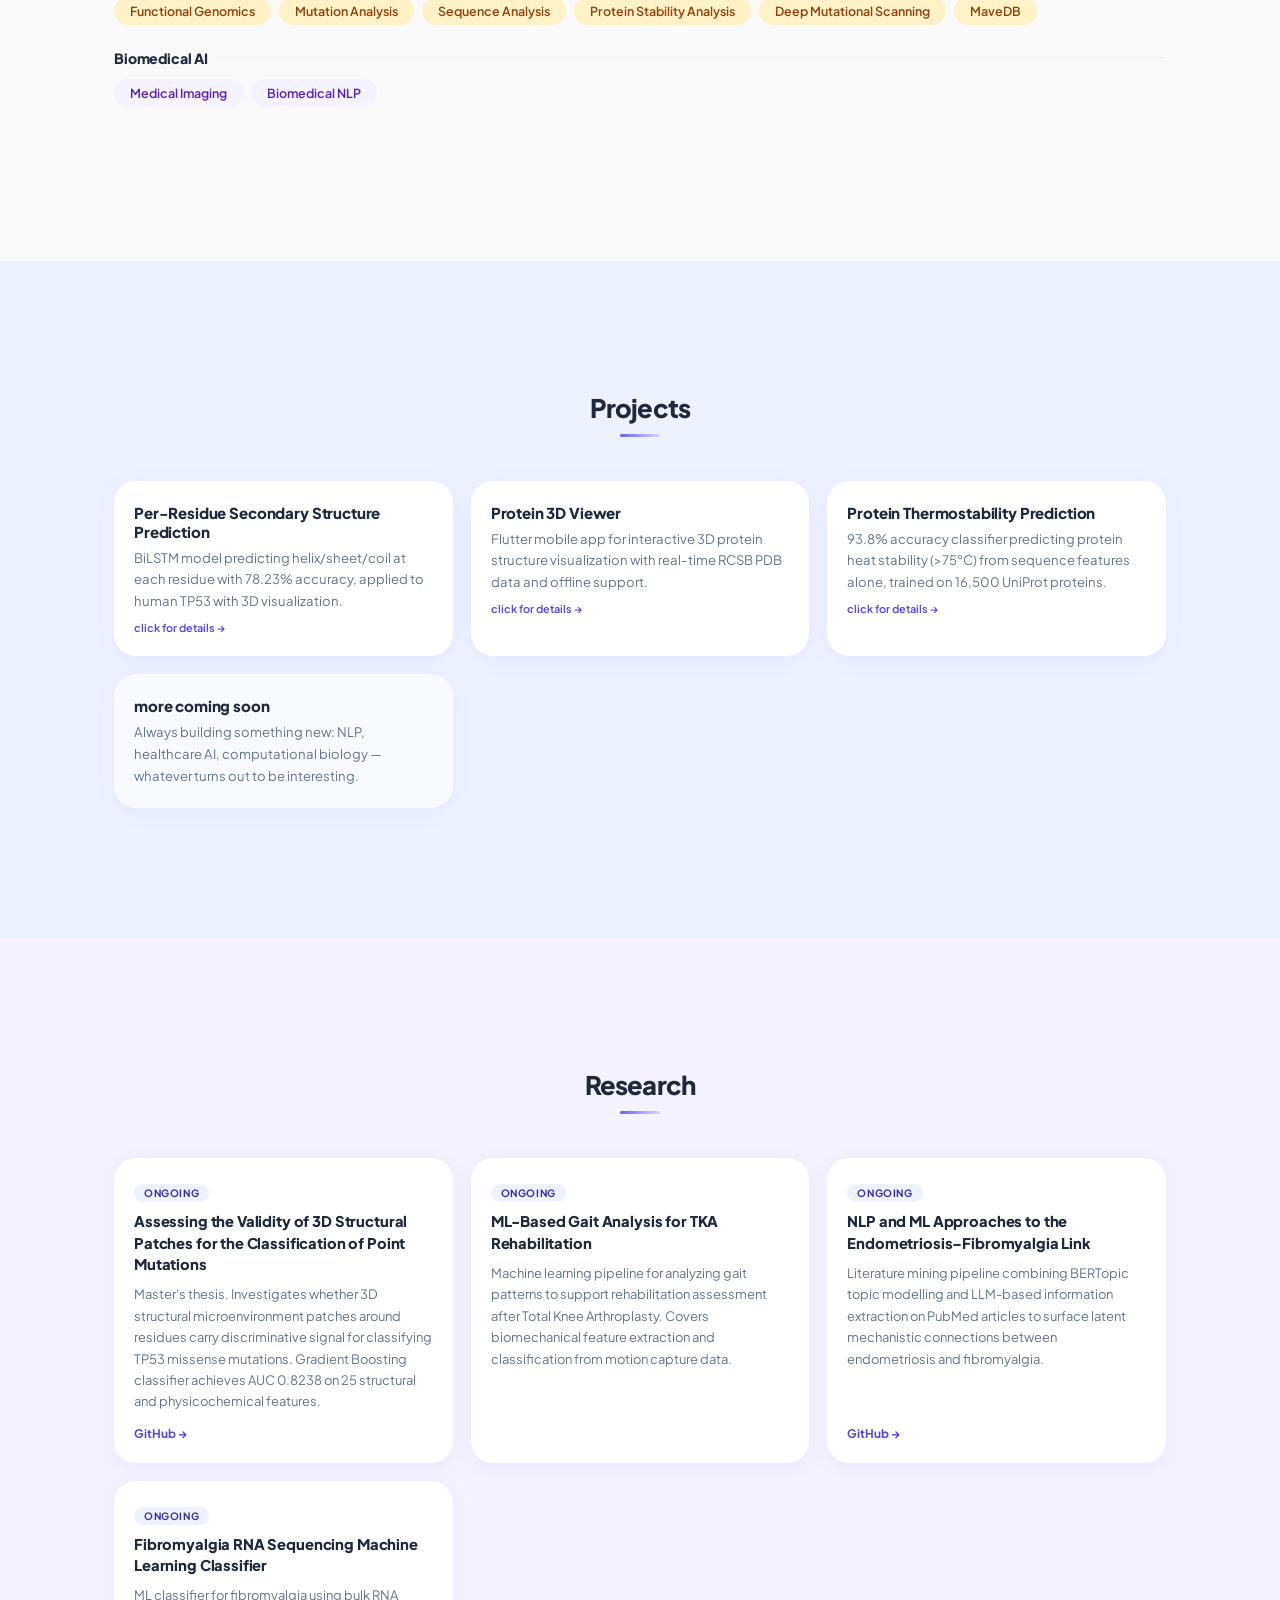
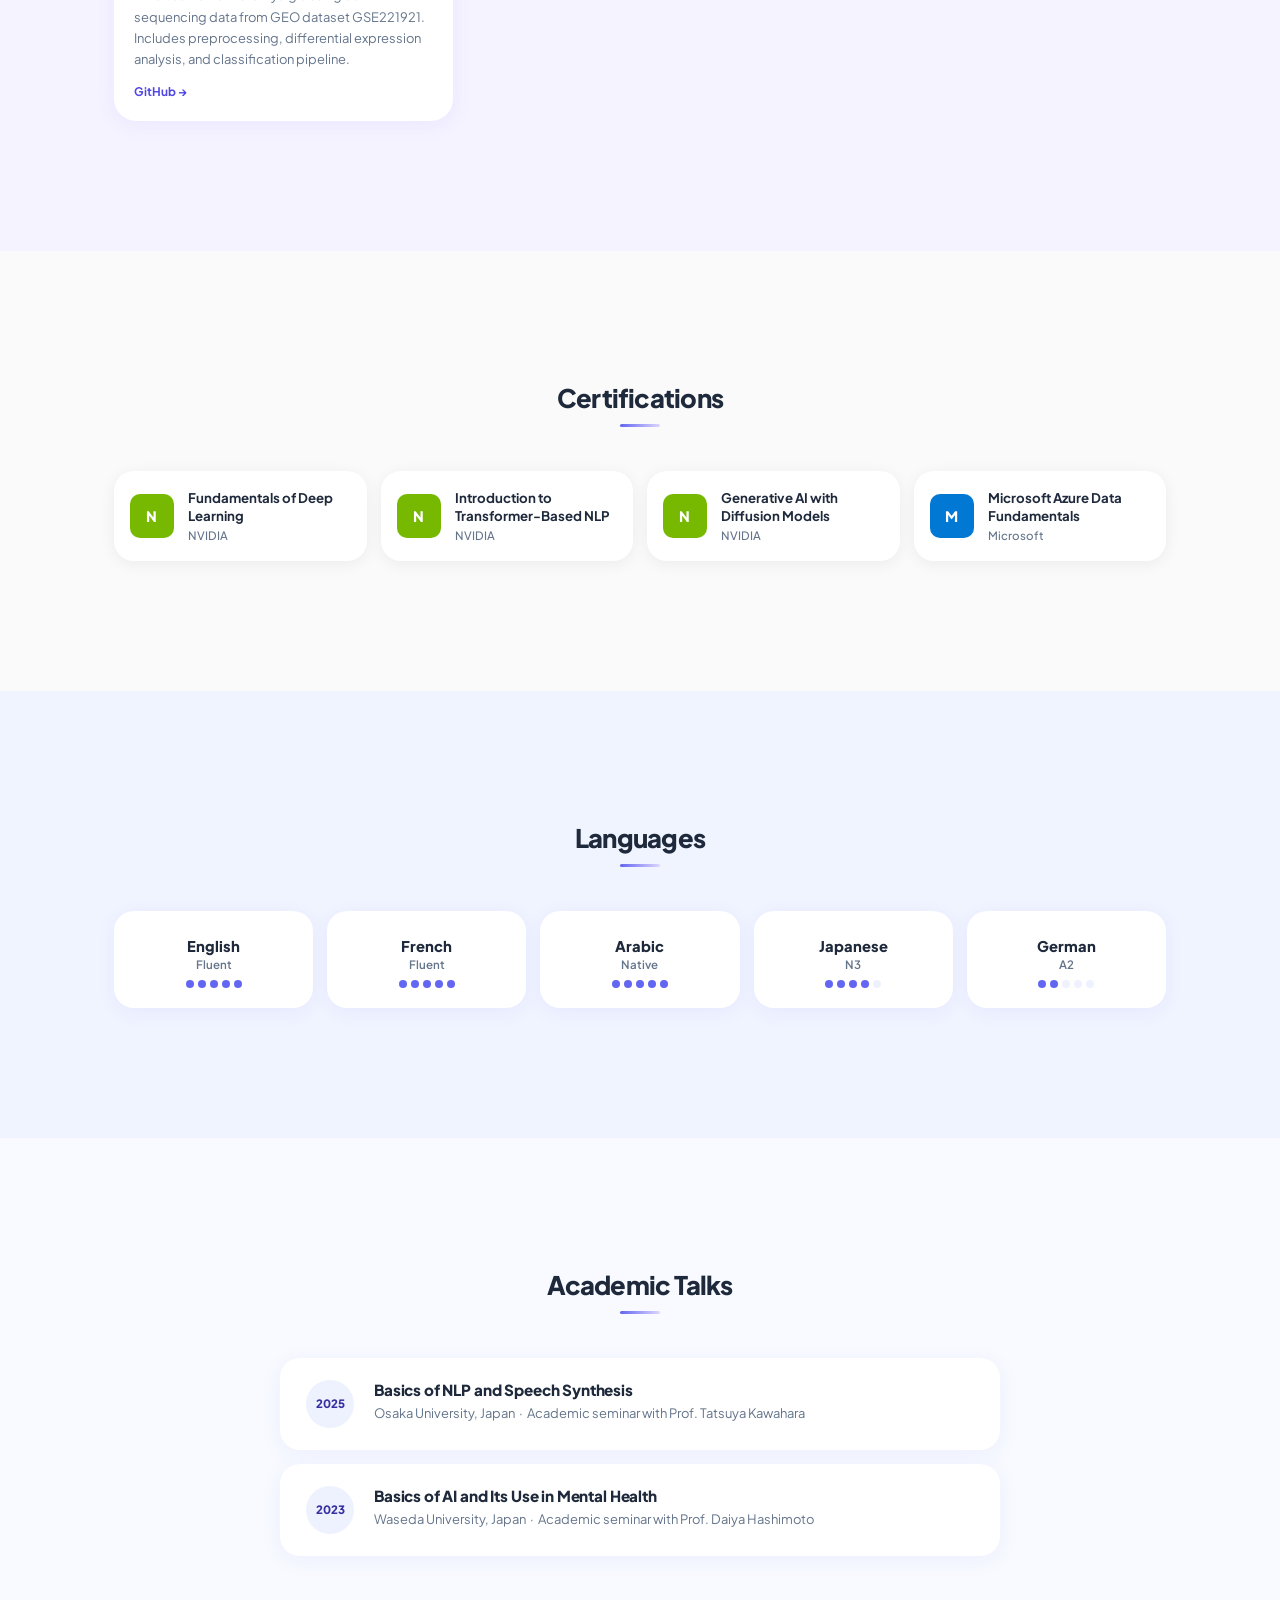
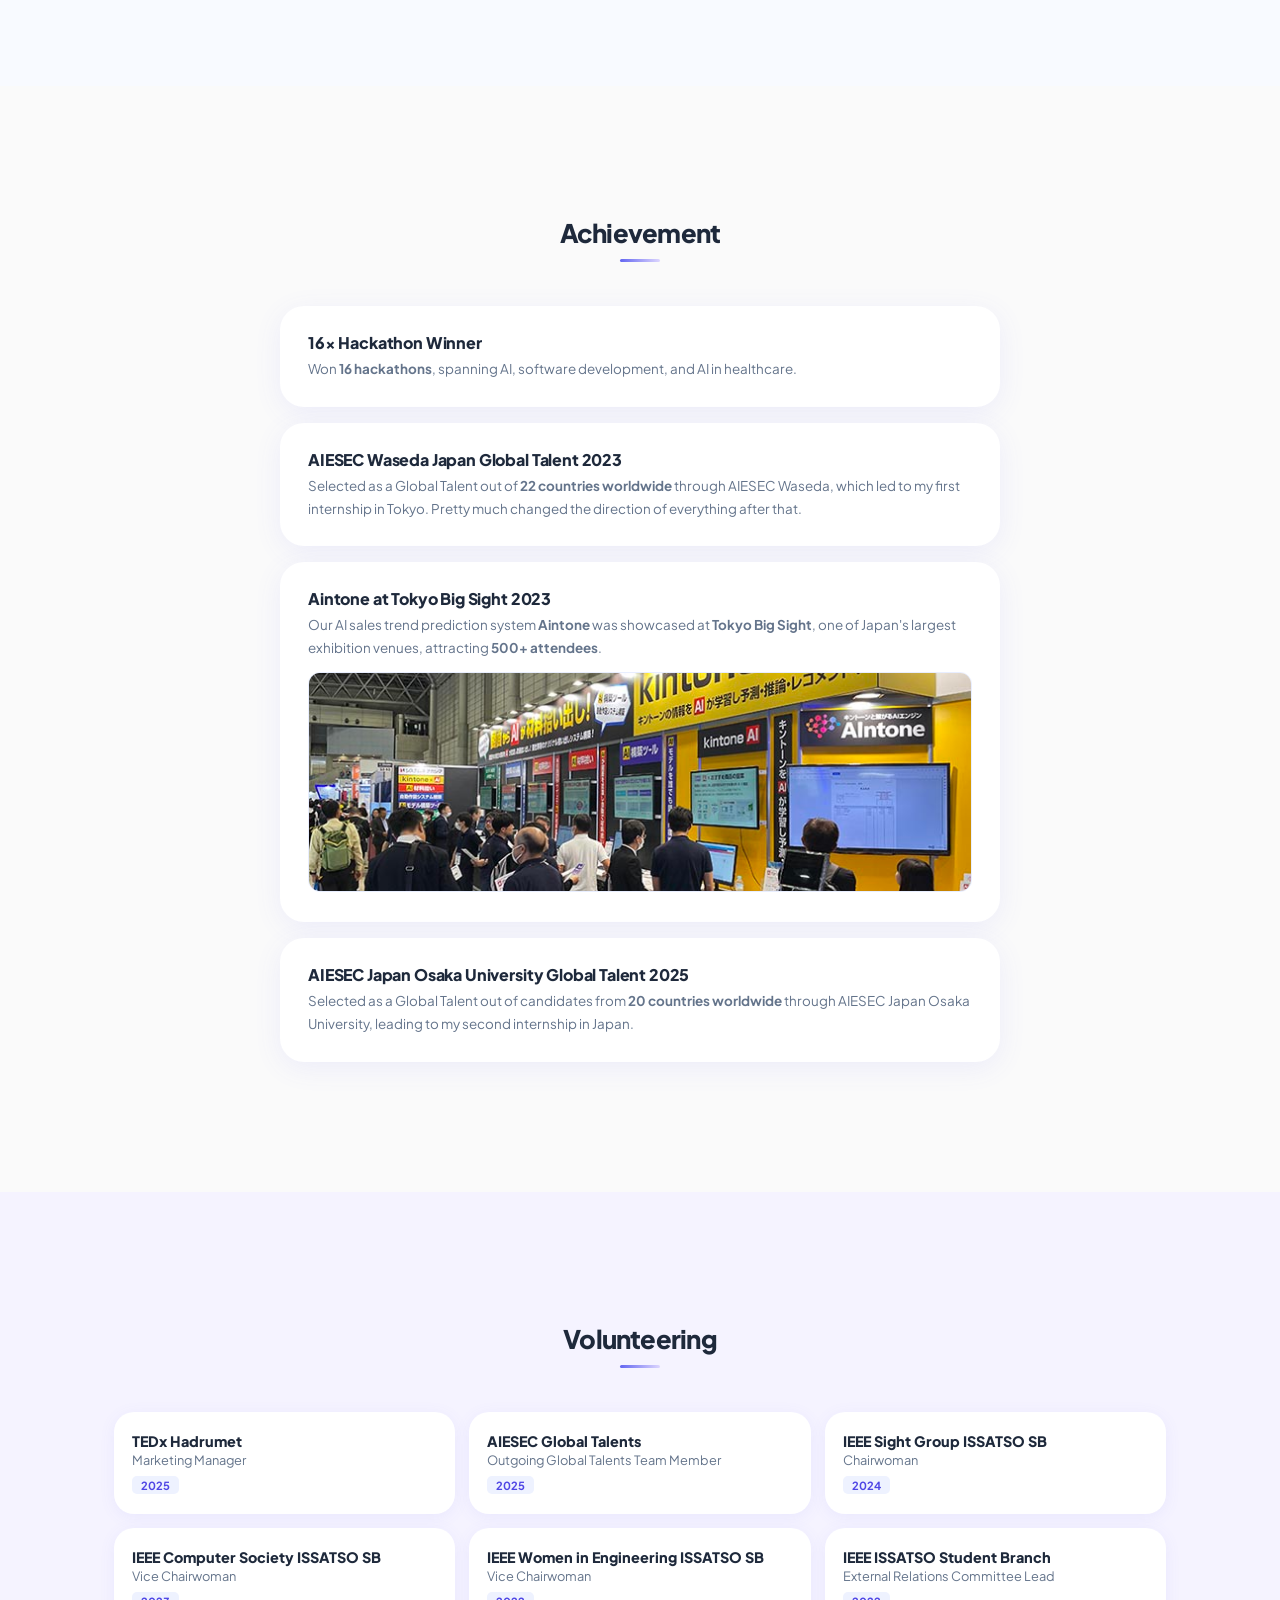
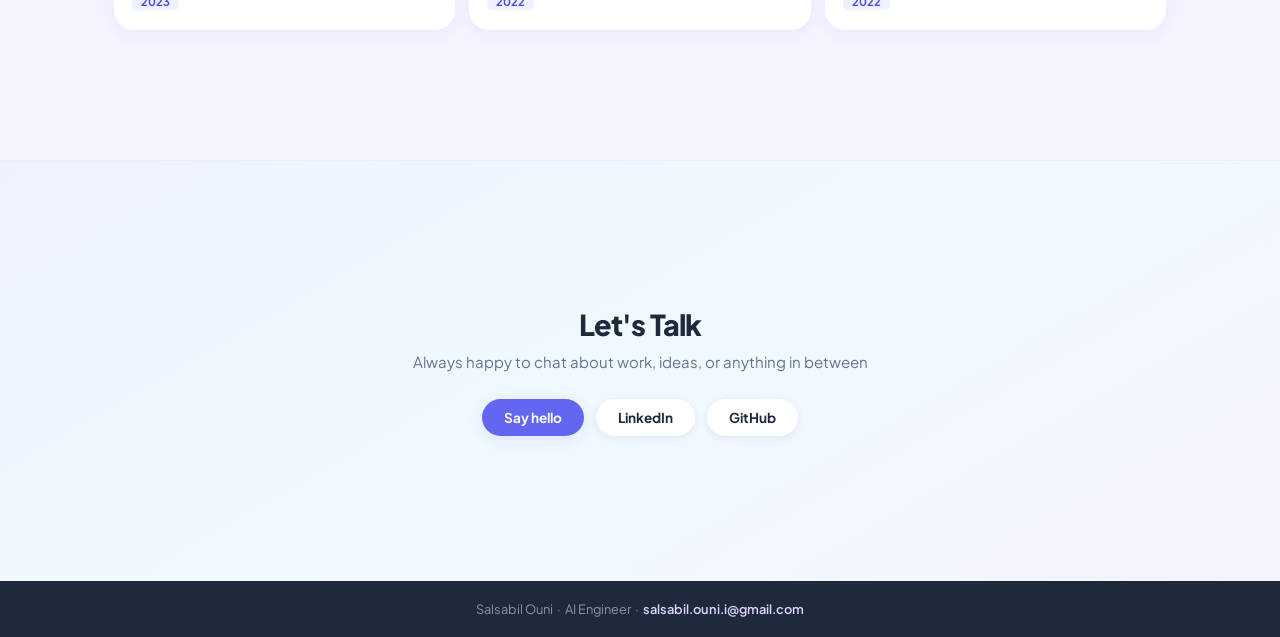
==== commit 6ffaee22: "talks" ====
--- a/recruiter.html
+++ b/recruiter.html
@@ -22,6 +22,7 @@
     <li><a href="#research">Research</a></li>
     <li><a href="#certifications">Certs</a></li>
     <li><a href="#languages">Languages</a></li>
+    <li><a href="#talks">Talks</a></li>
     <li><a href="#achievement">Achievement</a></li>
     <li><a href="#volunteering">Volunteering</a></li>
     <li><a href="#contact">Contact</a></li>
@@ -211,19 +212,25 @@
 <section id="skills">
   <div class="sec-hd"><h2 class="sec-title">Skills</h2><div class="sec-line"></div></div>
   <div class="sk-grp reveal"><div class="sk-grp-title">AI / Machine Learning</div>
-    <div class="pills"><span class="pill p-bl">PyTorch</span><span class="pill p-bl">TensorFlow</span><span class="pill p-bl">Scikit-learn</span><span class="pill p-bl">Transformers</span><span class="pill p-bl">Hugging Face</span><span class="pill p-bl">LLMs</span><span class="pill p-bl">Generative AI</span><span class="pill p-bl">RAG</span><span class="pill p-bl">NLP</span><span class="pill p-bl">Computer Vision</span><span class="pill p-bl">CNNs</span><span class="pill p-bl">RNNs</span><span class="pill p-bl">LSTMs</span><span class="pill p-bl">GANs</span><span class="pill p-bl">Fine-tuning</span><span class="pill p-bl">LoRA</span><span class="pill p-bl">NumPy</span><span class="pill p-bl">Pandas</span></div>
+    <div class="pills"><span class="pill p-bl">PyTorch</span><span class="pill p-bl">TensorFlow</span><span class="pill p-bl">Scikit-learn</span><span class="pill p-bl">Transformers</span><span class="pill p-bl">Hugging Face</span><span class="pill p-bl">LLMs</span><span class="pill p-bl">Generative AI</span><span class="pill p-bl">RAG</span><span class="pill p-bl">NLP</span><span class="pill p-bl">Deep Learning</span><span class="pill p-bl">Multimodal Learning</span><span class="pill p-bl">Computer Vision</span><span class="pill p-bl">CNNs</span><span class="pill p-bl">RNNs</span><span class="pill p-bl">LSTMs</span><span class="pill p-bl">GANs</span><span class="pill p-bl">VAE</span><span class="pill p-bl">Fine-tuning</span><span class="pill p-bl">LoRA</span><span class="pill p-bl">AIoT</span><span class="pill p-bl">AI for Games</span><span class="pill p-bl">OpenCV</span><span class="pill p-bl">MediaPipe</span><span class="pill p-bl">NumPy</span><span class="pill p-bl">Pandas</span></div>
   </div>
   <div class="sk-grp reveal"><div class="sk-grp-title">Languages &amp; Frameworks</div>
-    <div class="pills"><span class="pill p-pk">Python</span><span class="pill p-pk">C/C++</span><span class="pill p-pk">Java</span><span class="pill p-pk">JavaScript</span><span class="pill p-pk">Django</span><span class="pill p-pk">FastAPI</span><span class="pill p-pk">REST APIs</span><span class="pill p-pk">React</span><span class="pill p-pk">Angular</span><span class="pill p-pk">Flutter</span><span class="pill p-pk">.NET</span><span class="pill p-pk">PHP</span></div>
+    <div class="pills"><span class="pill p-pk">Python</span><span class="pill p-pk">R</span><span class="pill p-pk">C/C++</span><span class="pill p-pk">Java</span><span class="pill p-pk">JavaScript</span><span class="pill p-pk">MERN Stack</span><span class="pill p-pk">Django</span><span class="pill p-pk">FastAPI</span><span class="pill p-pk">REST APIs</span><span class="pill p-pk">React</span><span class="pill p-pk">Angular</span><span class="pill p-pk">Flutter</span><span class="pill p-pk">Augmented Reality</span><span class="pill p-pk">.NET</span><span class="pill p-pk">PHP</span></div>
   </div>
   <div class="sk-grp reveal"><div class="sk-grp-title">Databases &amp; Data</div>
-    <div class="pills"><span class="pill p-lv">SQL</span><span class="pill p-lv">PostgreSQL</span><span class="pill p-lv">Oracle</span><span class="pill p-lv">Apache Spark</span><span class="pill p-lv">MLflow</span></div>
+    <div class="pills"><span class="pill p-lv">SQL</span><span class="pill p-lv">PostgreSQL</span><span class="pill p-lv">Oracle</span><span class="pill p-lv">Apache Spark</span><span class="pill p-lv">MLflow</span><span class="pill p-lv">Business Intelligence</span><span class="pill p-lv">Data Analytics</span><span class="pill p-lv">Statistical Analysis</span><span class="pill p-lv">Feature Engineering</span></div>
   </div>
   <div class="sk-grp reveal"><div class="sk-grp-title">Cloud &amp; DevOps</div>
-    <div class="pills"><span class="pill p-mn">AWS</span><span class="pill p-mn">Azure</span><span class="pill p-mn">Docker</span><span class="pill p-mn">Kubernetes</span><span class="pill p-mn">CI/CD</span><span class="pill p-mn">Git</span><span class="pill p-mn">GitHub</span><span class="pill p-mn">Linux</span><span class="pill p-mn">Bash</span><span class="pill p-mn">Apache Kafka</span></div>
+    <div class="pills"><span class="pill p-mn">AWS</span><span class="pill p-mn">Azure</span><span class="pill p-mn">Docker</span><span class="pill p-mn">Kubernetes</span><span class="pill p-mn">CI/CD</span><span class="pill p-mn">Git</span><span class="pill p-mn">GitHub</span><span class="pill p-mn">Linux</span><span class="pill p-mn">Bash</span><span class="pill p-mn">Jupyter</span><span class="pill p-mn">MLOps</span><span class="pill p-mn">Apache Kafka</span></div>
   </div>
   <div class="sk-grp reveal"><div class="sk-grp-title">Computational Biology / Bioinformatics</div>
-    <div class="pills"><span class="pill p-bl">Computational Bioinformatics</span><span class="pill p-bl">Biopython</span><span class="pill p-bl">Conda</span><span class="pill p-bl">AlphaFold</span><span class="pill p-bl">FoldX</span><span class="pill p-bl">PyMOL</span><span class="pill p-bl">Modeller</span><span class="pill p-bl">SciPy</span></div>
+    <div class="pills"><span class="pill p-bl">Computational Bioinformatics</span><span class="pill p-bl">Structural Bioinformatics</span><span class="pill p-bl">Biopython</span><span class="pill p-bl">Conda</span><span class="pill p-bl">AlphaFold</span><span class="pill p-bl">FoldX</span><span class="pill p-bl">PyMOL</span><span class="pill p-bl">Modeller</span><span class="pill p-bl">FreeSASA</span><span class="pill p-bl">SciPy</span><span class="pill p-bl">UniProt</span><span class="pill p-bl">PDB</span><span class="pill p-bl">Protein Structure Analysis</span></div>
+  </div>
+  <div class="sk-grp reveal"><div class="sk-grp-title">Genomics &amp; Molecular Data</div>
+    <div class="pills"><span class="pill p-pk">Functional Genomics</span><span class="pill p-pk">Mutation Analysis</span><span class="pill p-pk">Sequence Analysis</span><span class="pill p-pk">Protein Stability Analysis</span><span class="pill p-pk">Deep Mutational Scanning</span><span class="pill p-pk">MaveDB</span></div>
+  </div>
+  <div class="sk-grp reveal"><div class="sk-grp-title">Biomedical AI</div>
+    <div class="pills"><span class="pill p-lv">Medical Imaging</span><span class="pill p-lv">Biomedical NLP</span></div>
   </div>
 </section>
 </div>
@@ -342,6 +349,32 @@
 </section>
 </div>
 
+<!-- ══ TALKS ══ -->
+<div id="talks-wrap">
+<section id="talks">
+  <div class="sec-hd"><h2 class="sec-title">Academic Talks</h2><div class="sec-line"></div></div>
+  <div class="talks-list">
+
+    <div class="tk reveal">
+      <div class="tk-year">2025</div>
+      <div class="tk-body">
+        <div class="tk-title">Basics of NLP and Speech Synthesis</div>
+        <div class="tk-venue">Osaka University, Japan &nbsp;·&nbsp; Academic seminar with Prof. Tatsuya Kawahara</div>
+      </div>
+    </div>
+
+    <div class="tk reveal">
+      <div class="tk-year">2023</div>
+      <div class="tk-body">
+        <div class="tk-title">Basics of AI and Its Use in Mental Health</div>
+        <div class="tk-venue">Waseda University, Japan &nbsp;·&nbsp; Academic seminar with Prof. Daiya Hashimoto</div>
+      </div>
+    </div>
+
+  </div>
+</section>
+</div>
+
 <!-- ══ ACHIEVEMENT ══ -->
 <div id="ach-wrap">
 <section id="achievement">
@@ -349,6 +382,12 @@
   <div class="ach-grid">
     <div class="ach-card reveal">
       <div class="ach-text">
+        <h3>16× Hackathon Winner</h3>
+        <p>Won <strong>16 hackathons</strong>, spanning AI, software development, and AI in healthcare.</p>
+      </div>
+    </div>
+    <div class="ach-card reveal">
+      <div class="ach-text">
         <h3>AIESEC Waseda Japan Global Talent 2023</h3>
         <p>Selected as a Global Talent out of <strong>22 countries worldwide</strong> through AIESEC Waseda, which led to my first internship in Tokyo. Pretty much changed the direction of everything after that.</p>
       </div>
@@ -358,6 +397,12 @@
         <h3>Aintone at Tokyo Big Sight 2023</h3>
         <p>Our AI sales trend prediction system <strong>Aintone</strong> was showcased at <strong>Tokyo Big Sight</strong>, one of Japan's largest exhibition venues, attracting <strong>500+ attendees</strong>.</p>
         <img src="media/aintone1.jpg" alt="Aintone at Tokyo Big Sight" class="ach-photo" />
+      </div>
+    </div>
+    <div class="ach-card reveal">
+      <div class="ach-text">
+        <h3>AIESEC Japan Osaka University Global Talent 2025</h3>
+        <p>Selected as a Global Talent out of candidates from <strong>20 countries worldwide</strong> through AIESEC Japan Osaka University, leading to my second internship in Japan.</p>
       </div>
     </div>
   </div>
--- a/css/recruiter.css
+++ b/css/recruiter.css
@@ -316,6 +316,24 @@
 .ach-text h3    { font-size:1rem; font-weight:800; color:var(--text); margin-bottom:5px; letter-spacing:-.01em; }
 .ach-text p     { font-size:.84rem; color:var(--text-light); line-height:1.7; }
 .ach-photo      { width:100%; max-height:220px; object-fit:cover; border-radius:12px; margin-top:12px; border:1.5px solid #E8EEFF; }
+
+/* ══ TALKS ══ */
+#talks-wrap { background:#F8FAFF; padding:65px 0; }
+.talks-list { display:flex; flex-direction:column; gap:14px; max-width:720px; margin:0 auto; }
+.tk {
+  display:flex; align-items:flex-start; gap:20px;
+  background:#fff; border-radius:20px; padding:22px 26px;
+  box-shadow:0 4px 20px rgba(99,102,241,.08);
+  transition:box-shadow .25s;
+}
+.tk:hover { box-shadow:0 10px 32px rgba(99,102,241,.14); }
+.tk-year {
+  flex-shrink:0; width:48px; height:48px; border-radius:50%;
+  background:#EEF2FF; color:var(--blue-dark);
+  font-weight:800; font-size:.72rem; display:flex; align-items:center; justify-content:center;
+}
+.tk-title  { font-weight:800; font-size:.95rem; color:var(--text); margin-bottom:4px; letter-spacing:-.01em; }
+.tk-venue  { font-size:.81rem; color:var(--text-light); line-height:1.55; }
 
 /* ══ VOLUNTEERING ══ */
 #vol-wrap { background:#F5F3FF; padding:65px 0; }
@@ -404,7 +422,7 @@
   .nav-links a { font-size:.82rem; padding:8px 12px; border-radius:8px; }
   section { padding:48px 18px; }
   #about-wrap,#exp-wrap,#edu-wrap,#skills-wrap,#proj-wrap,#rsch-wrap,
-  #cert-wrap,#lang-wrap,#ach-wrap,#vol-wrap { padding:48px 0; }
+  #cert-wrap,#lang-wrap,#ach-wrap,#talks-wrap,#vol-wrap { padding:48px 0; }
   #hero { padding:110px 20px 56px; }
   .about-links { justify-content:center; }
   .edu-grid,.proj-grid,.rsch-grid,.cert-grid,.vol-grid { grid-template-columns:1fr; }
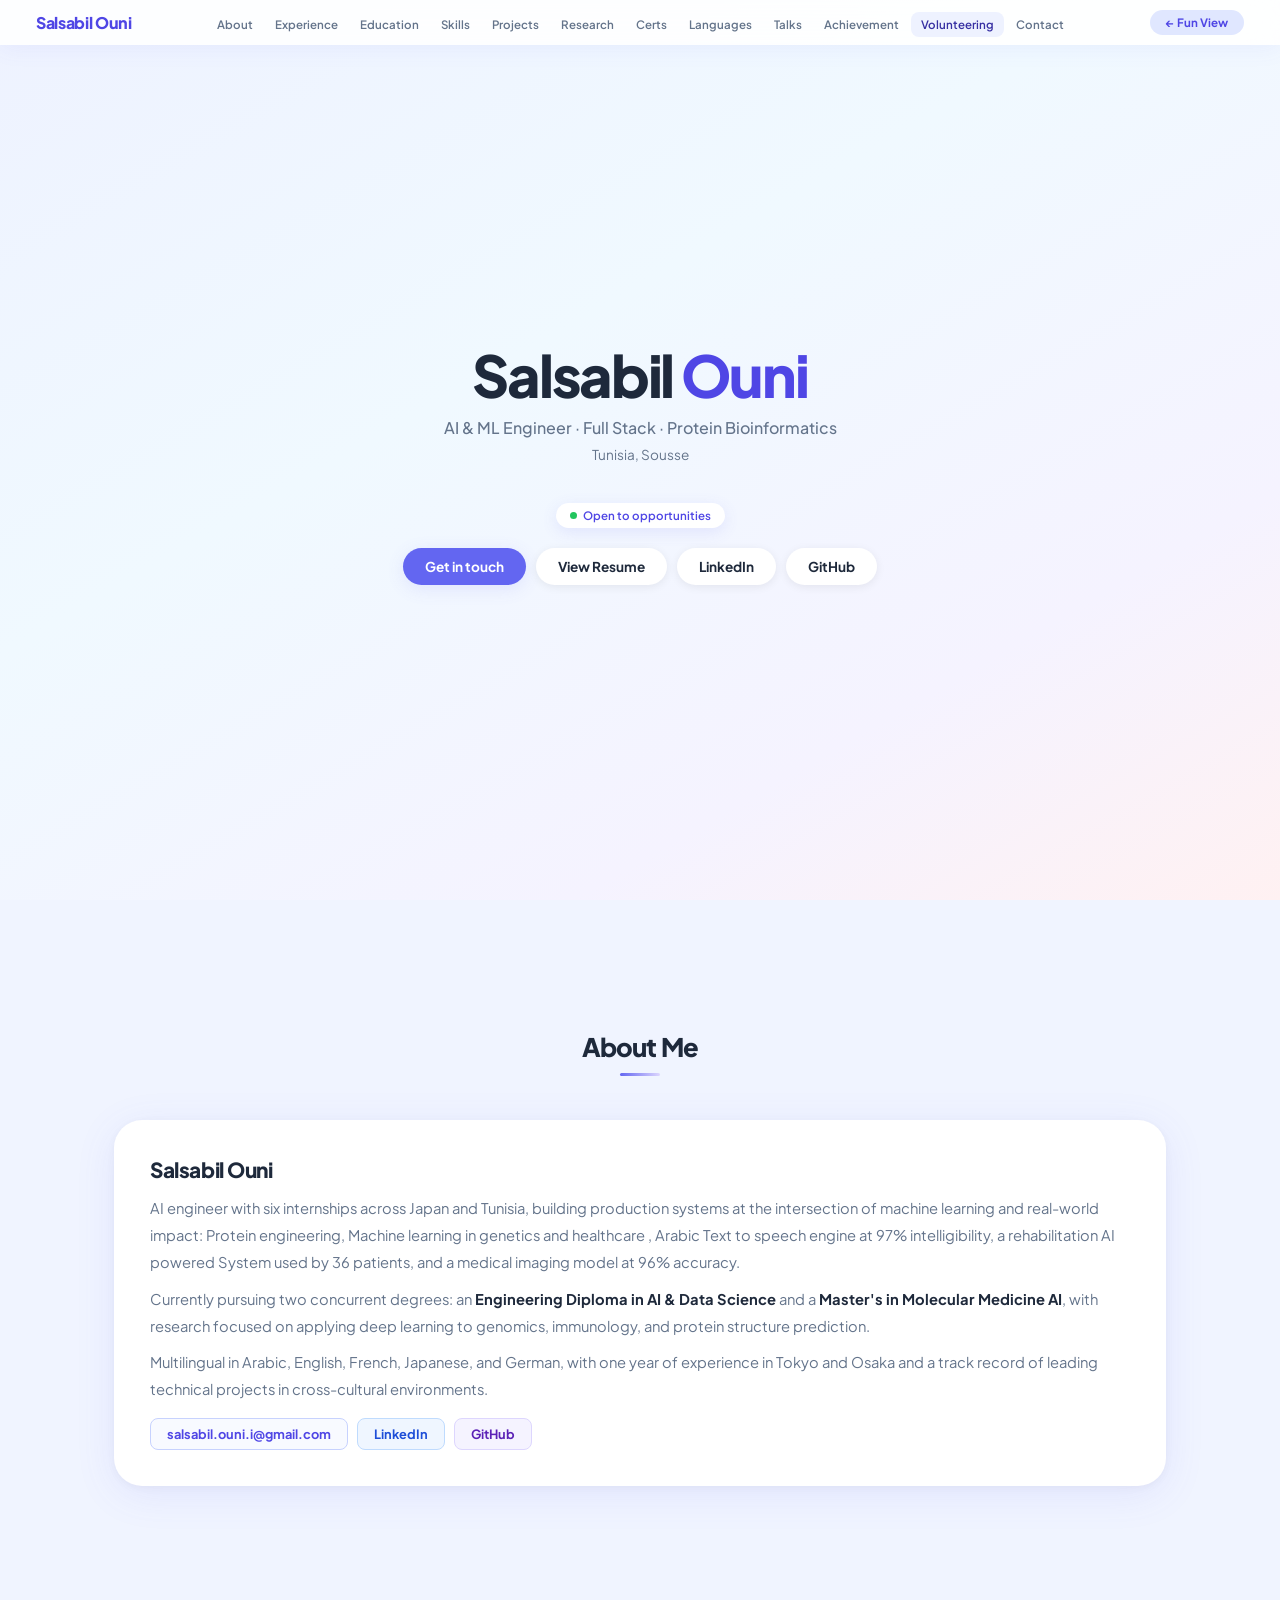
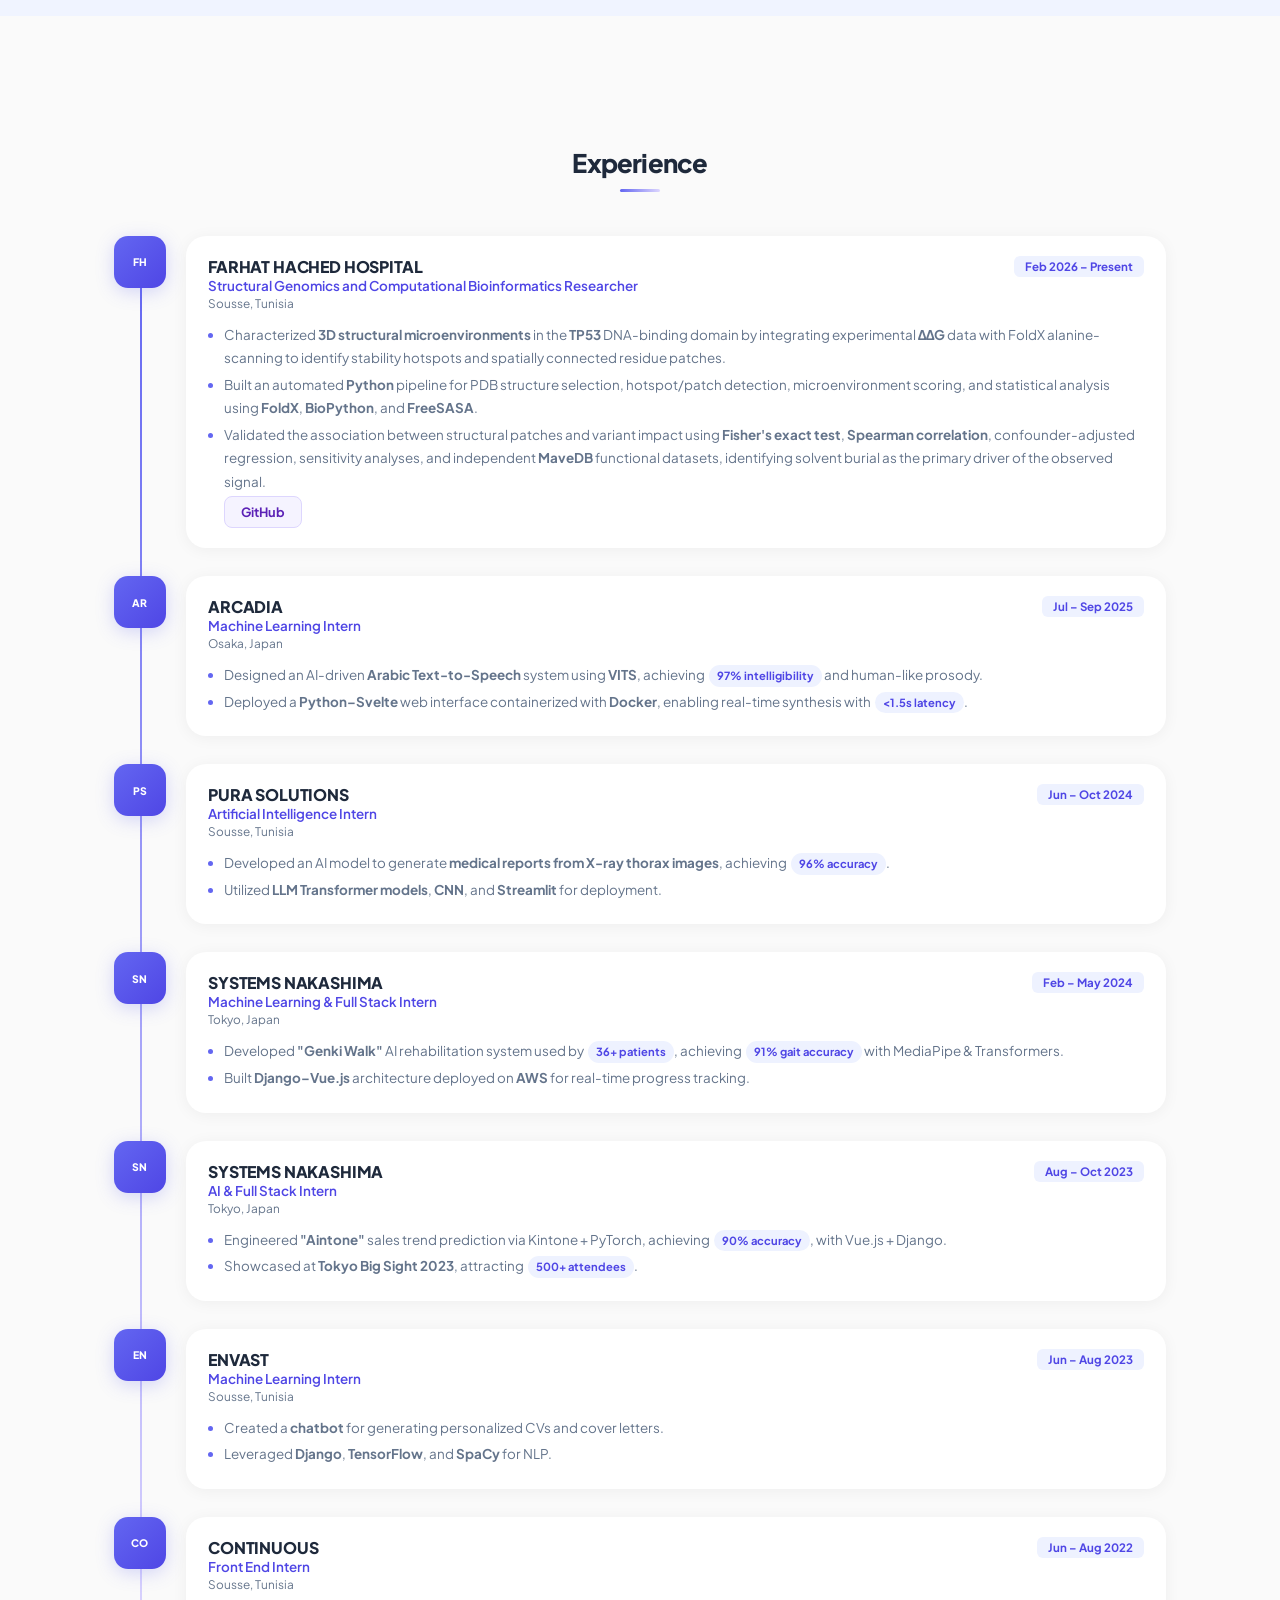
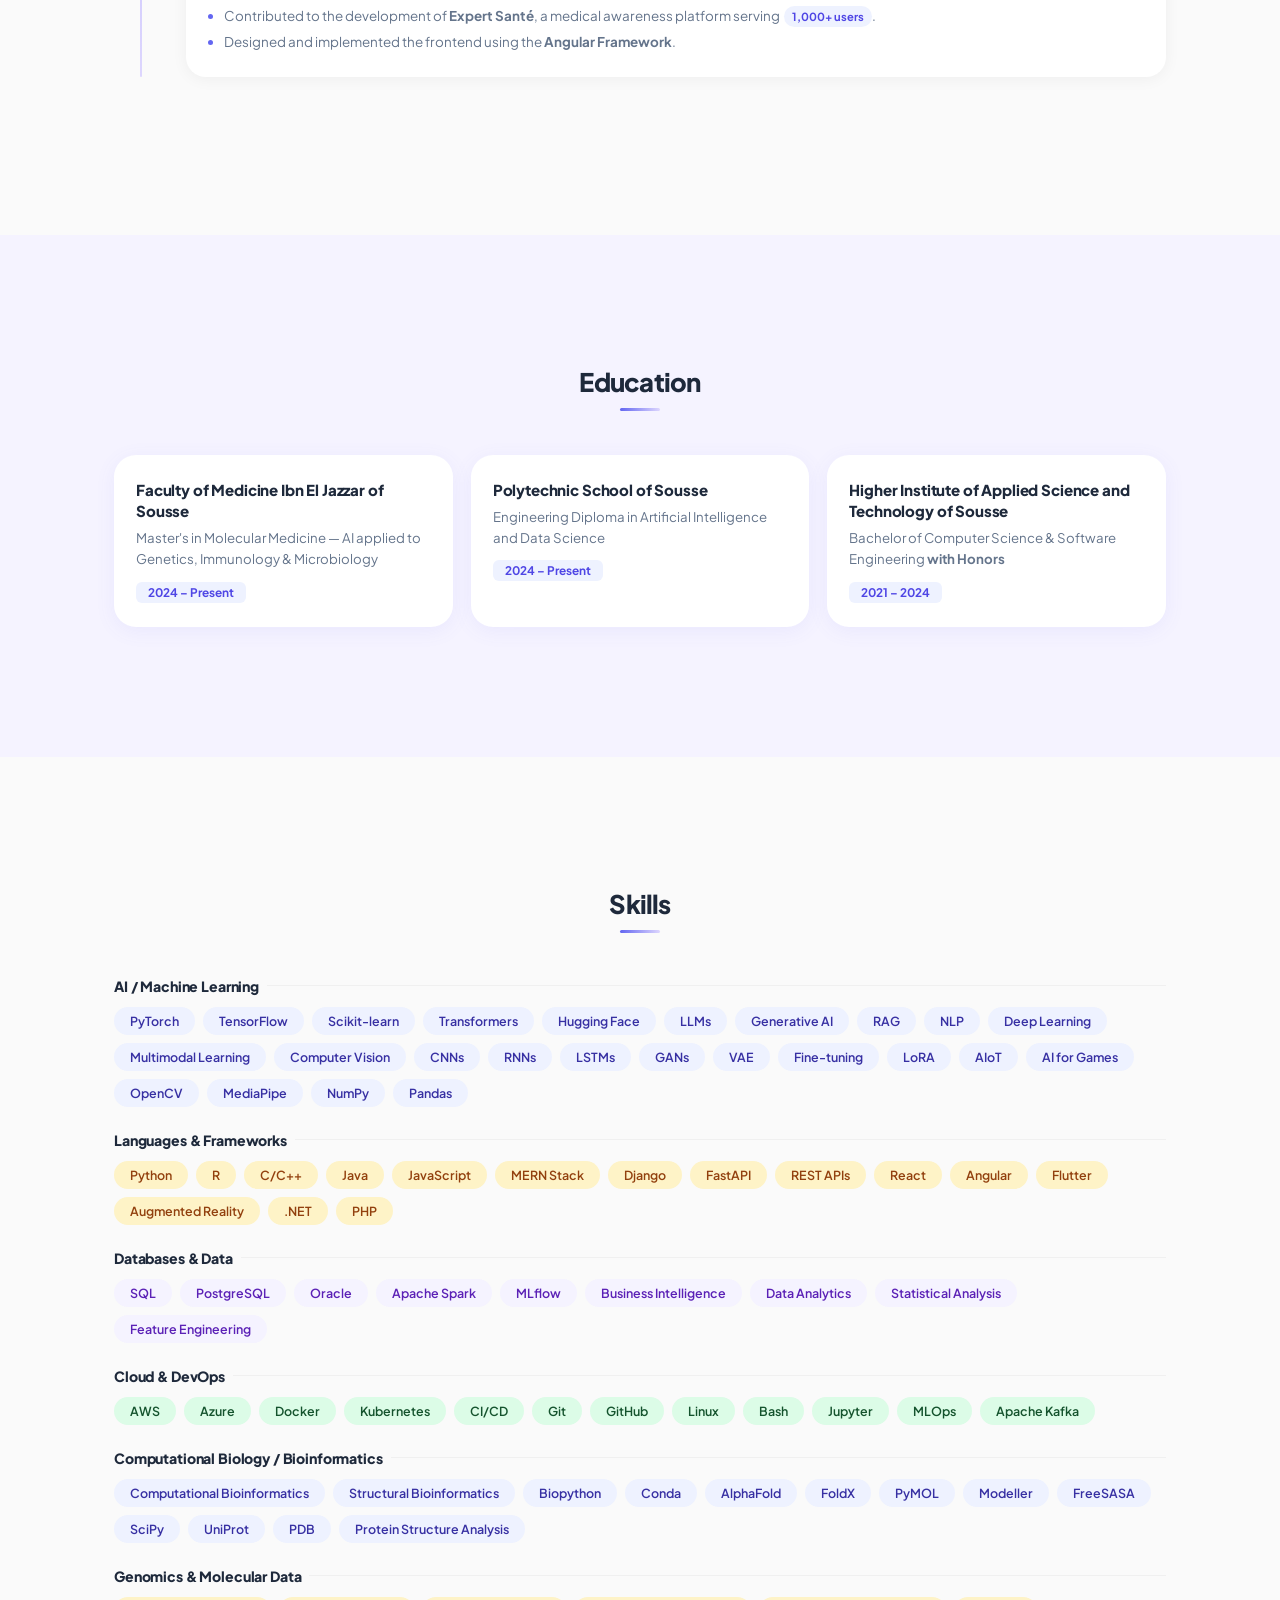
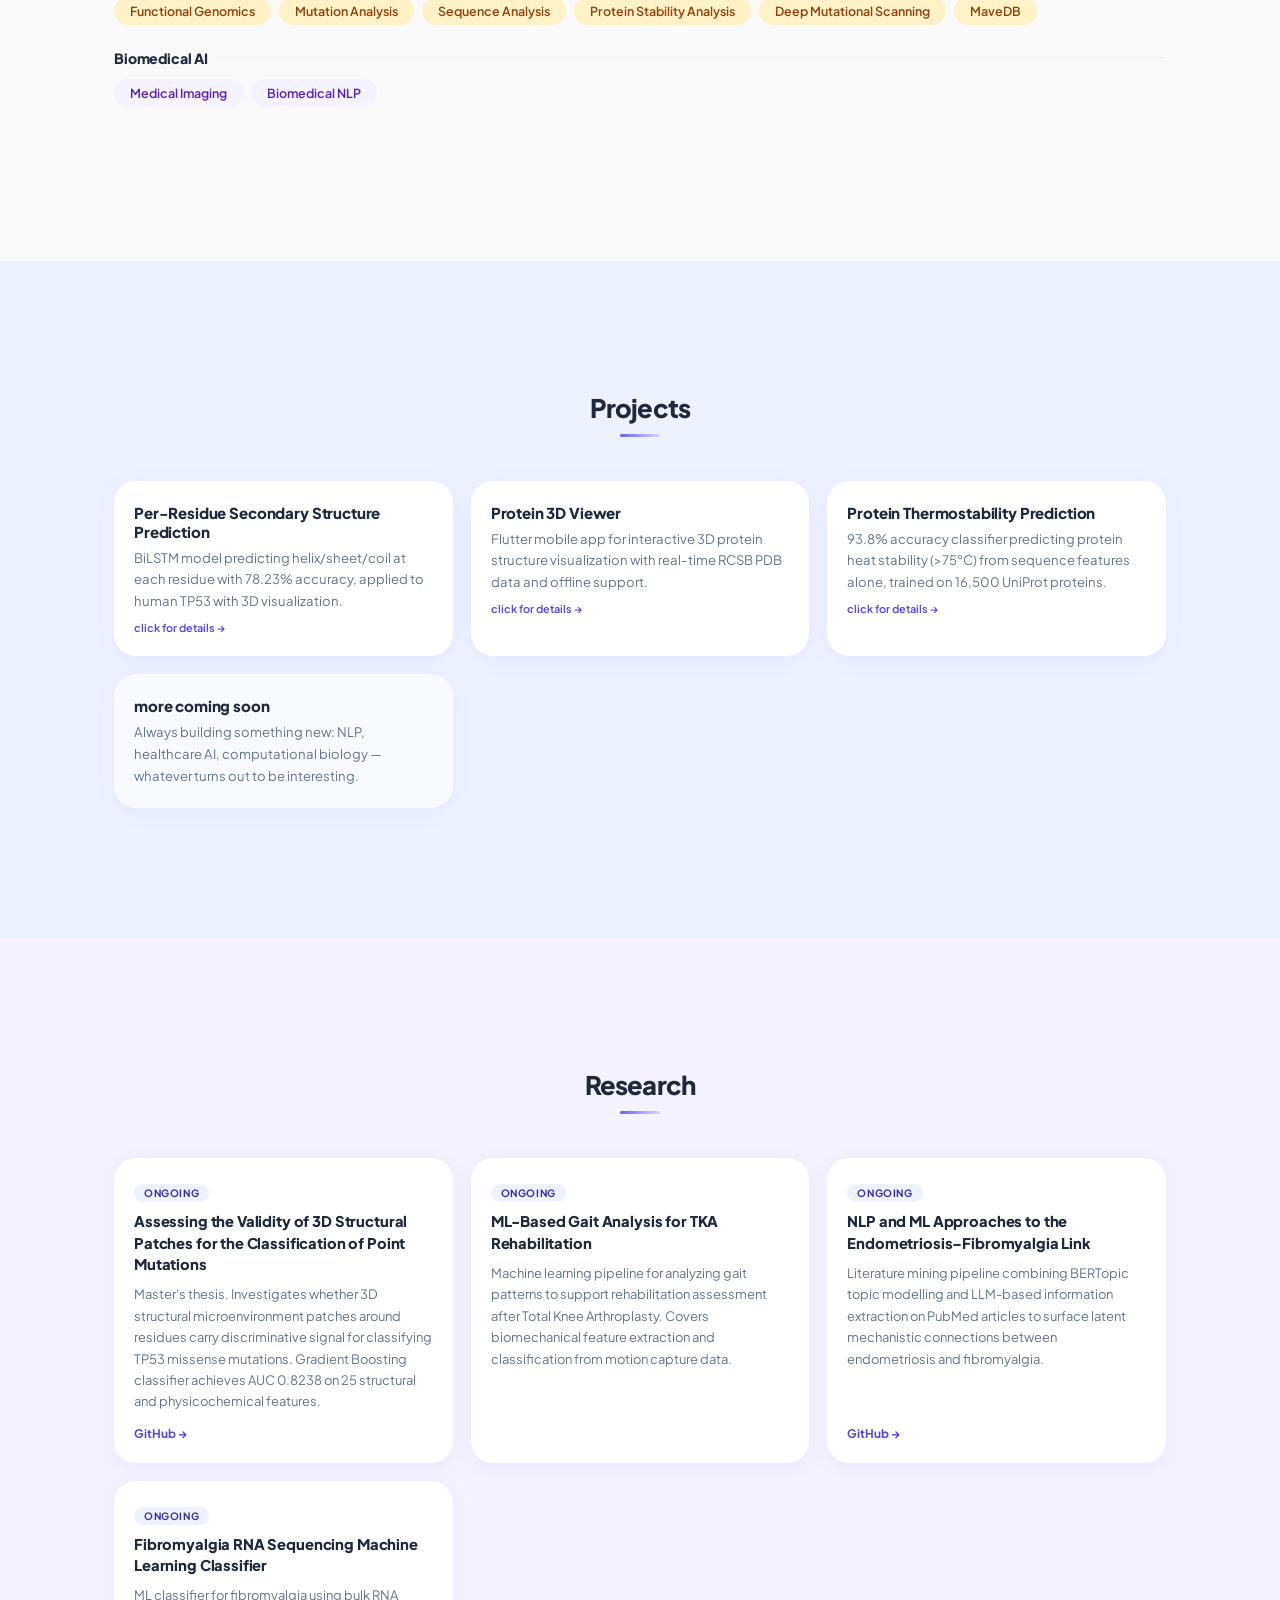
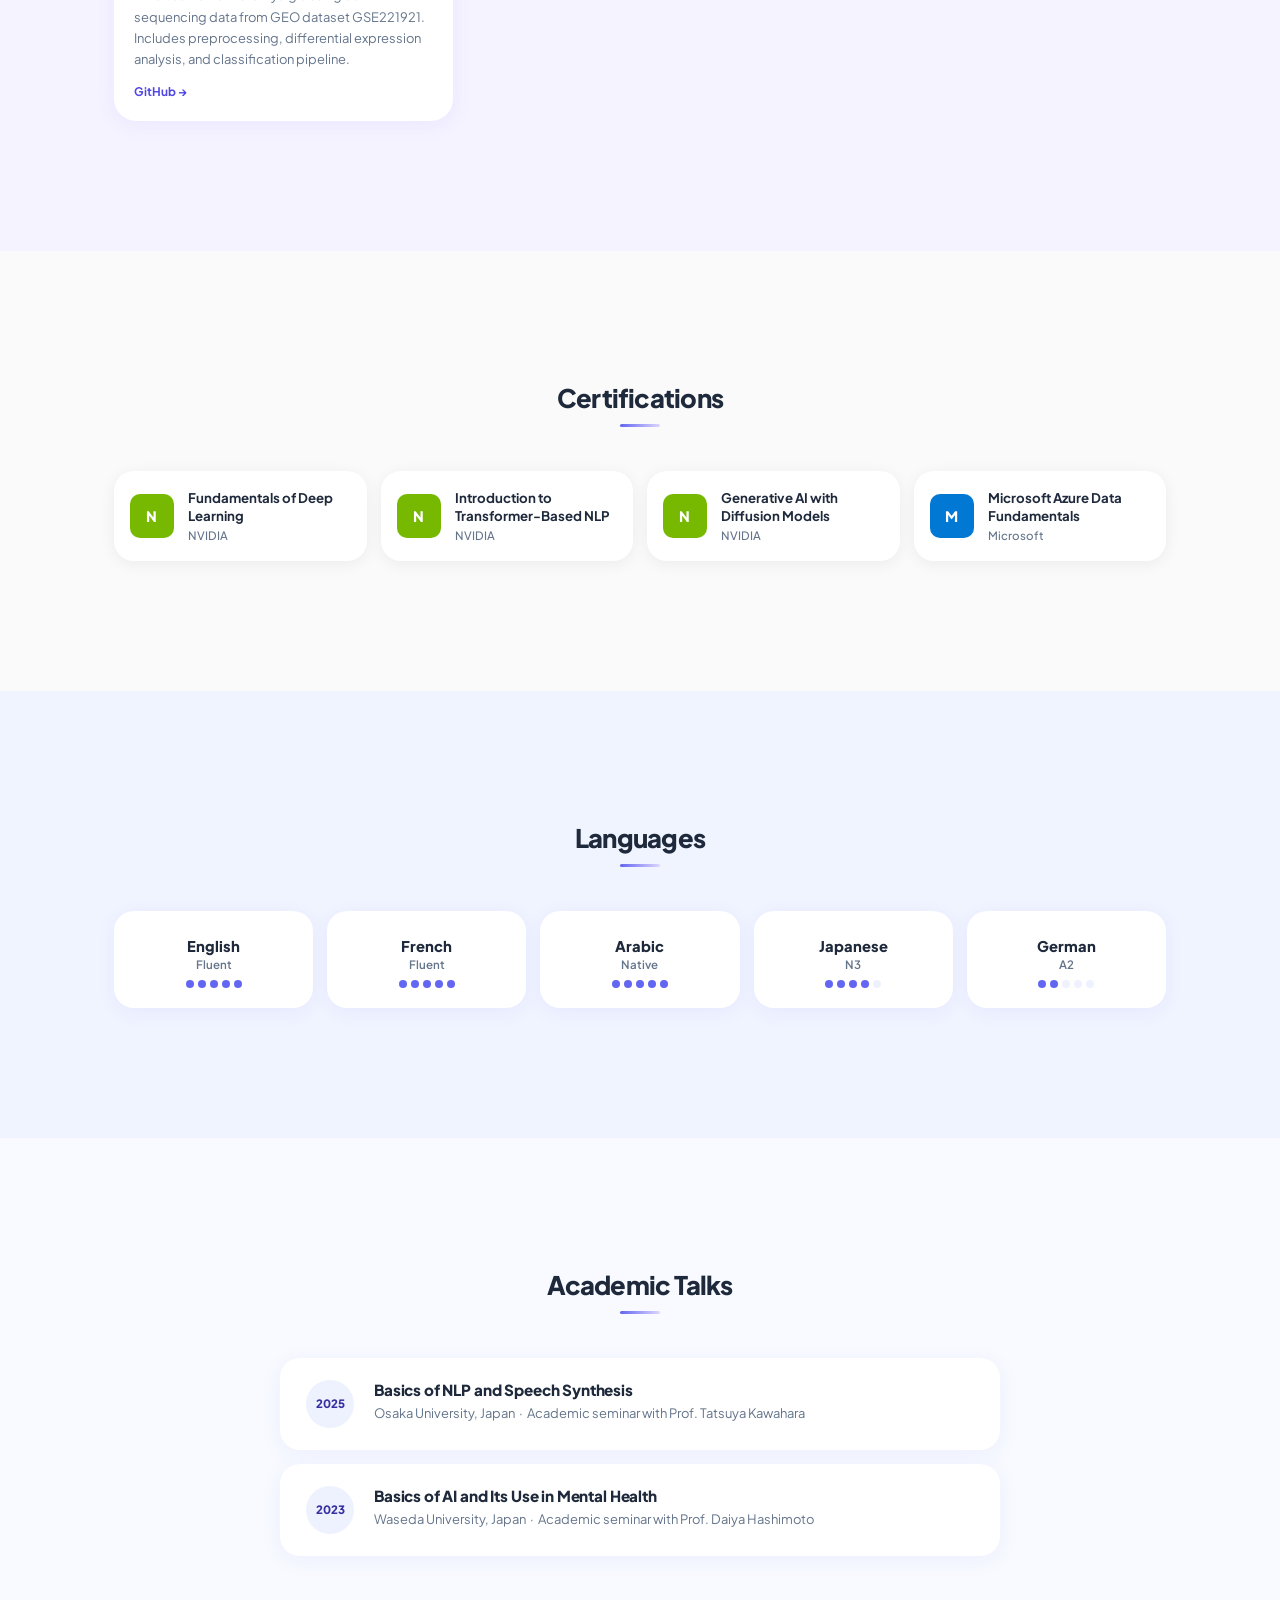
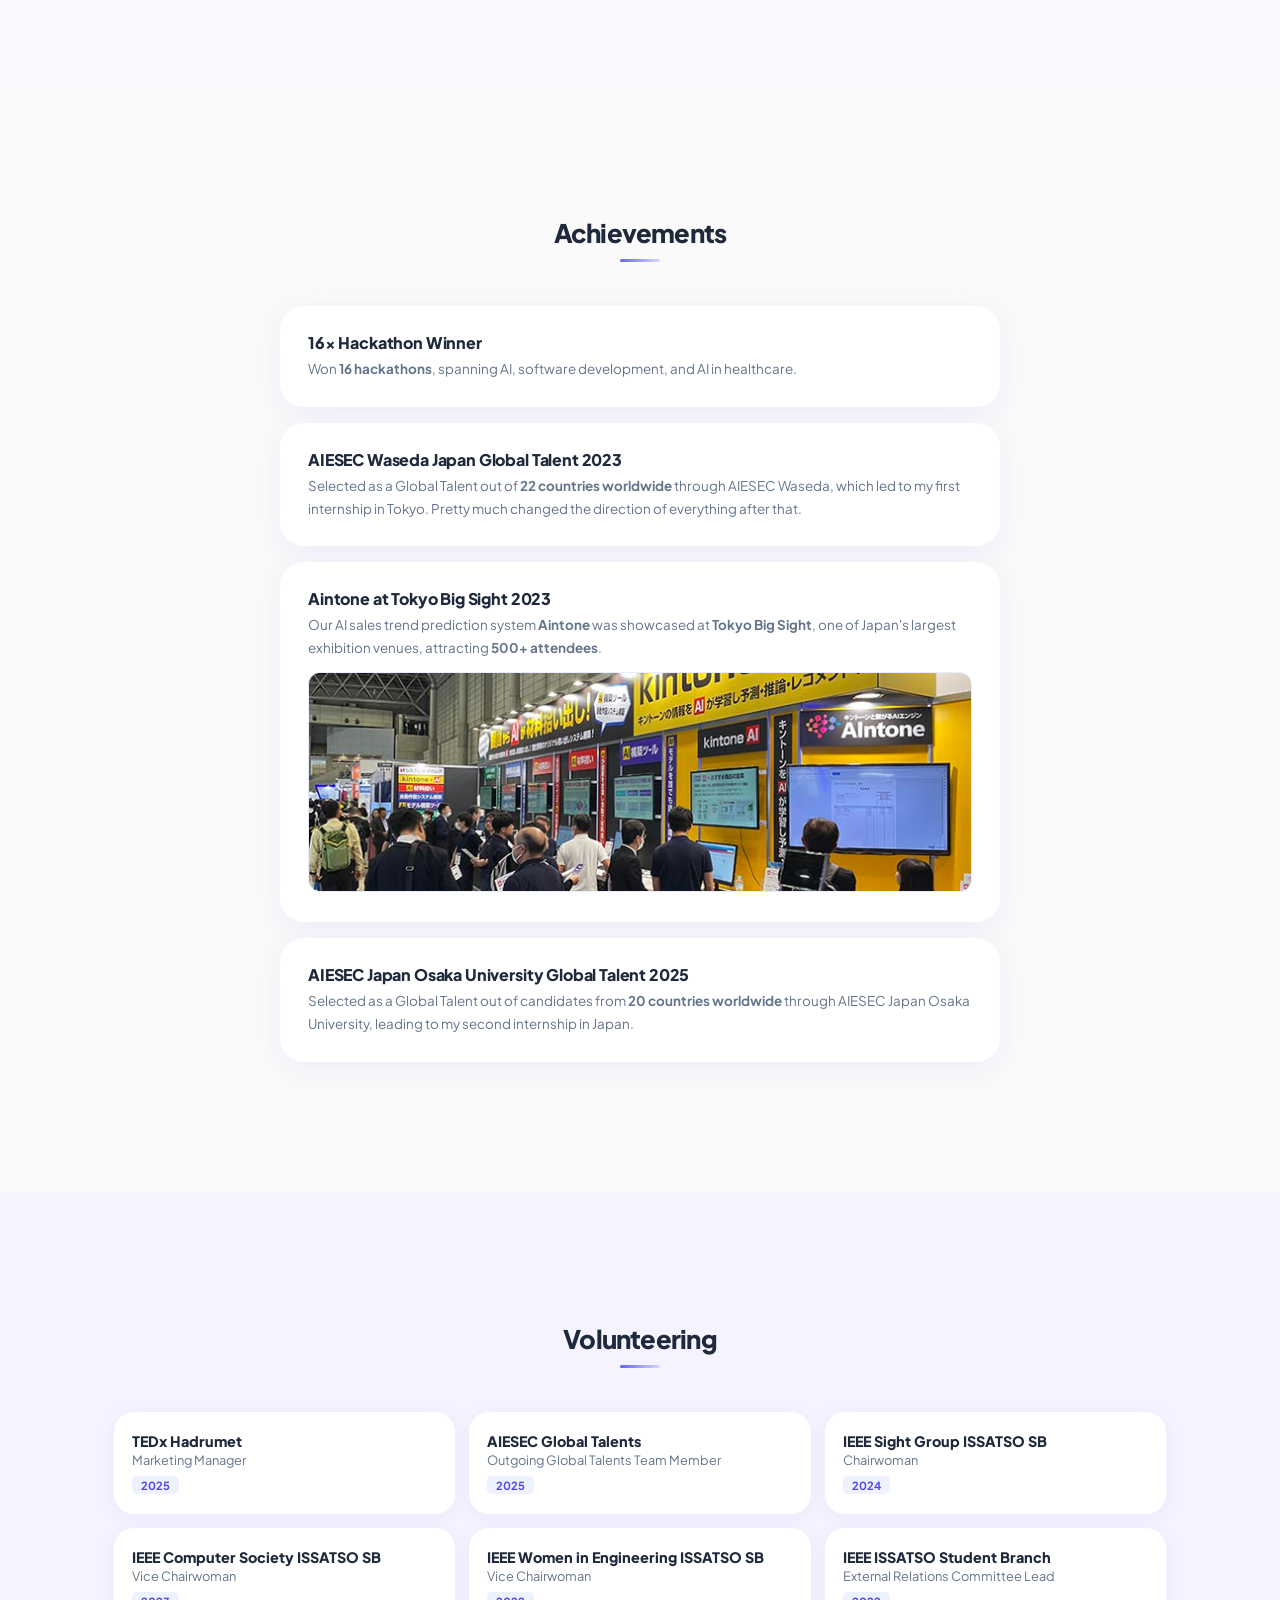
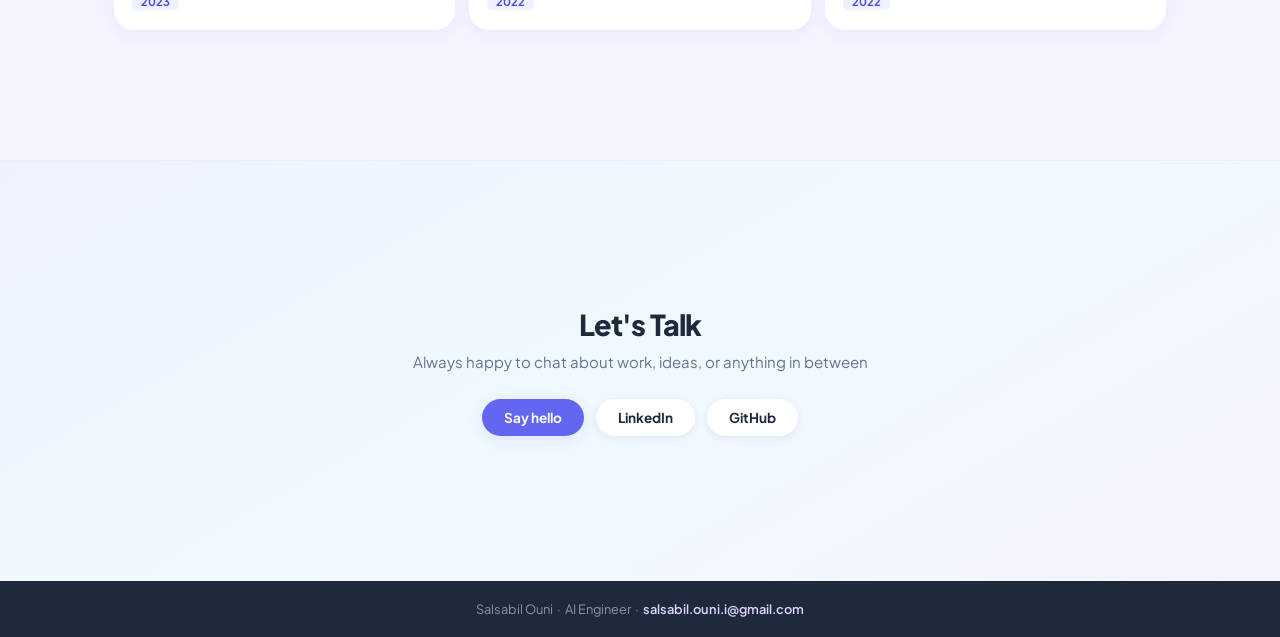
==== commit 62ab4515: "gif update" ====
--- a/recruiter.html
+++ b/recruiter.html
@@ -378,7 +378,7 @@
 <!-- ══ ACHIEVEMENT ══ -->
 <div id="ach-wrap">
 <section id="achievement">
-  <div class="sec-hd"><h2 class="sec-title">Achievement</h2><div class="sec-line"></div></div>
+  <div class="sec-hd"><h2 class="sec-title">Achievements</h2><div class="sec-line"></div></div>
   <div class="ach-grid">
     <div class="ach-card reveal">
       <div class="ach-text">
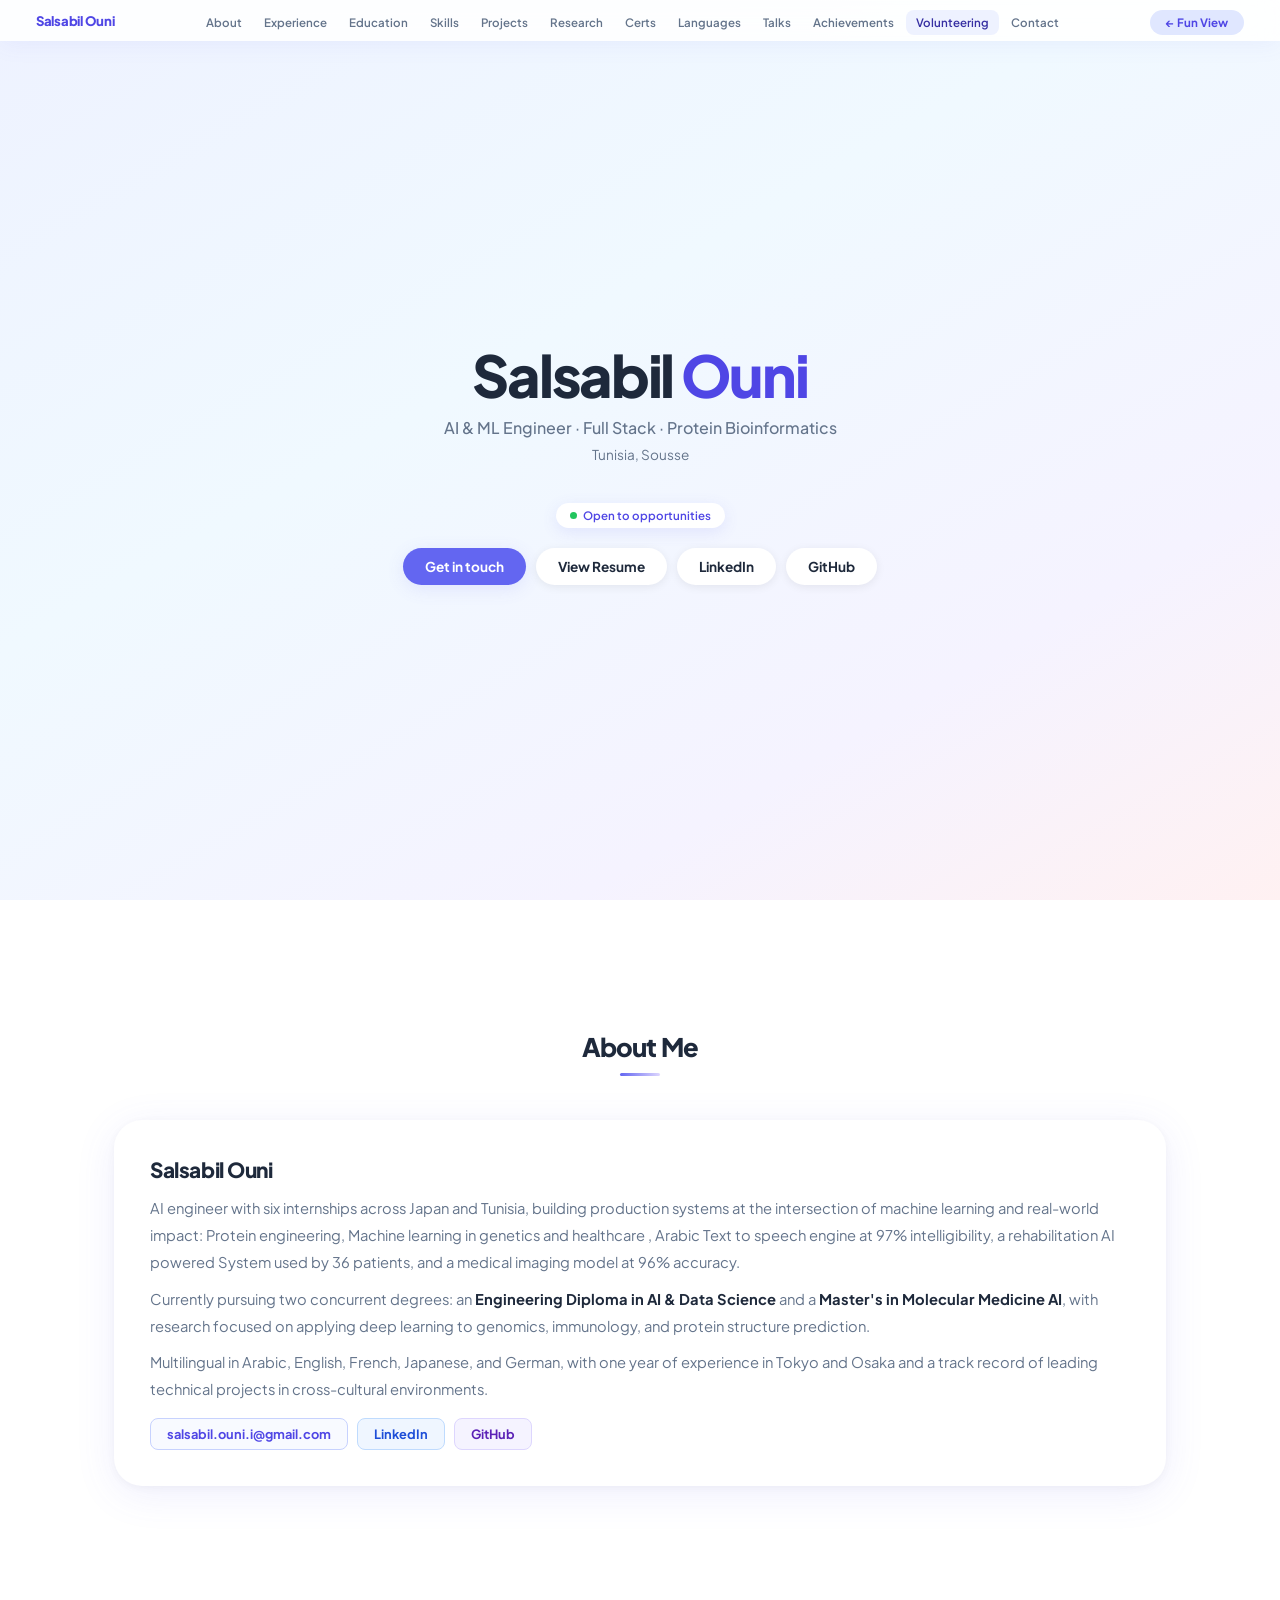
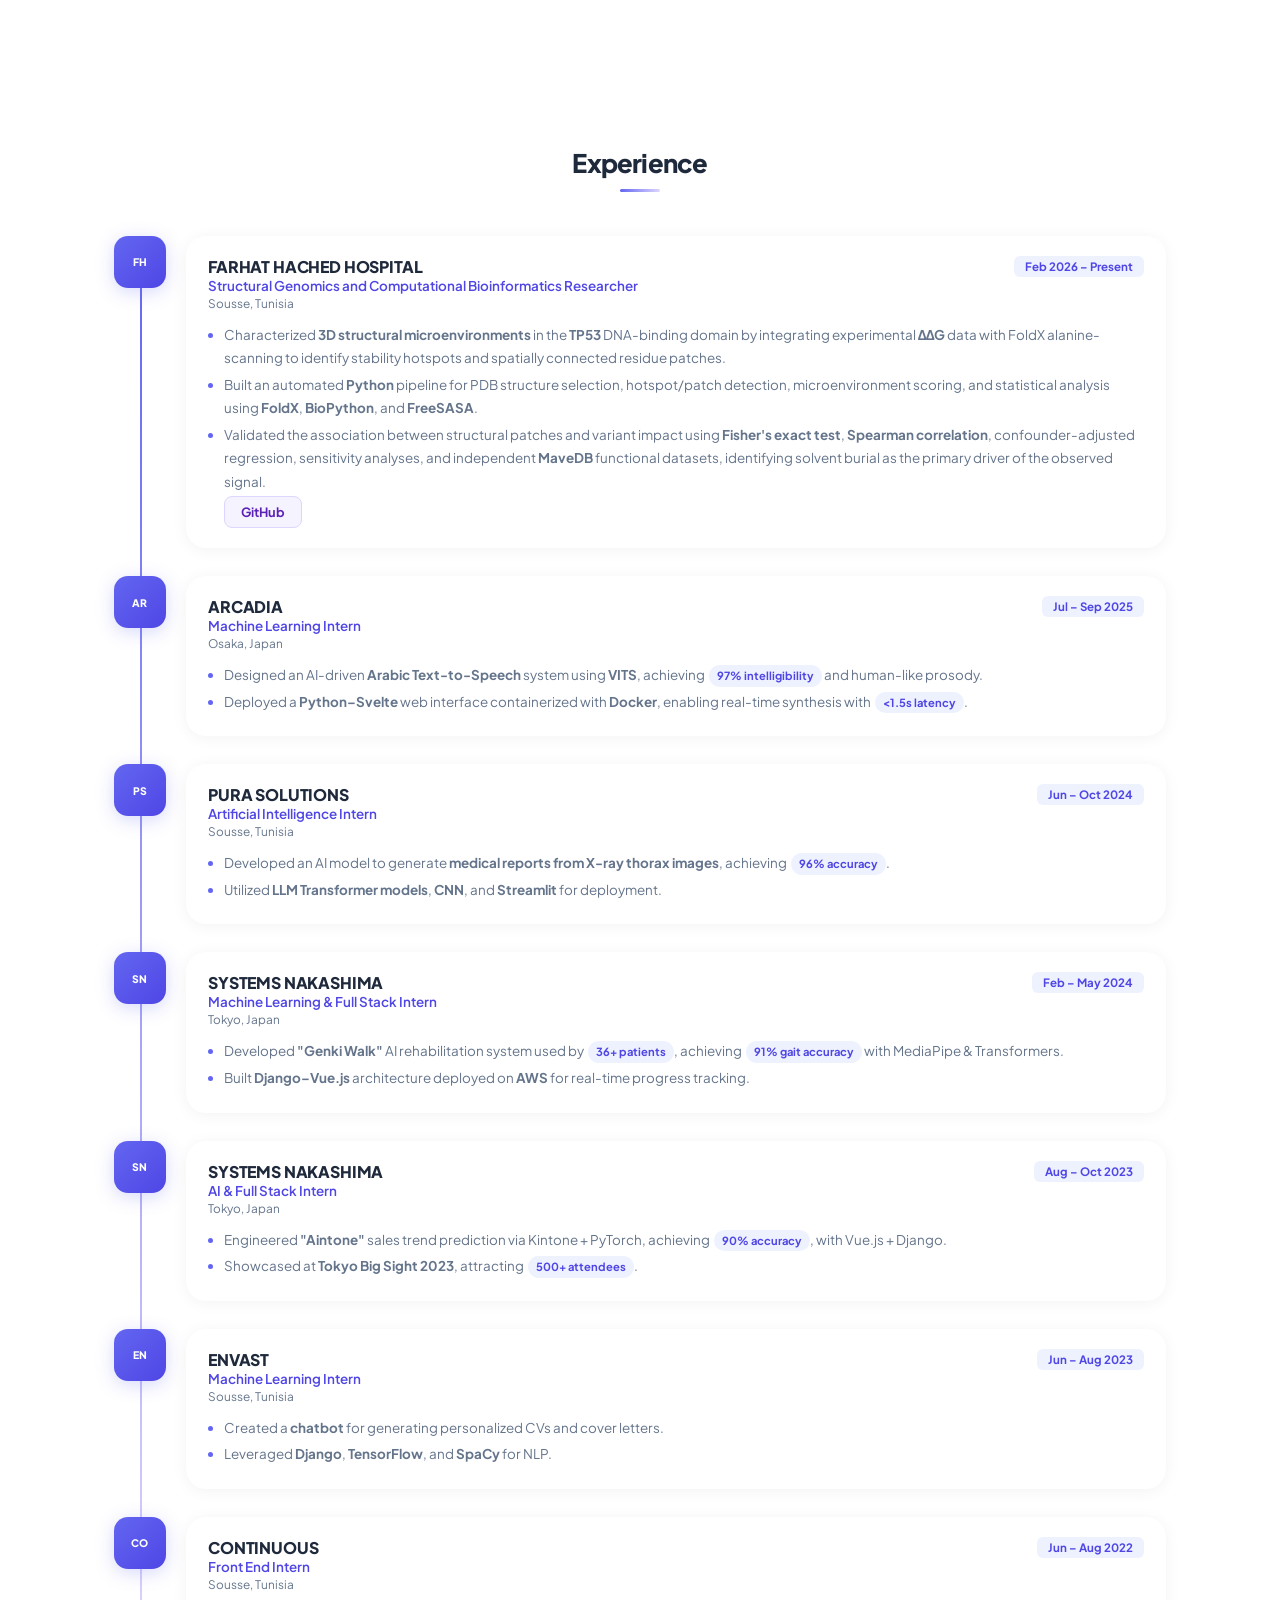
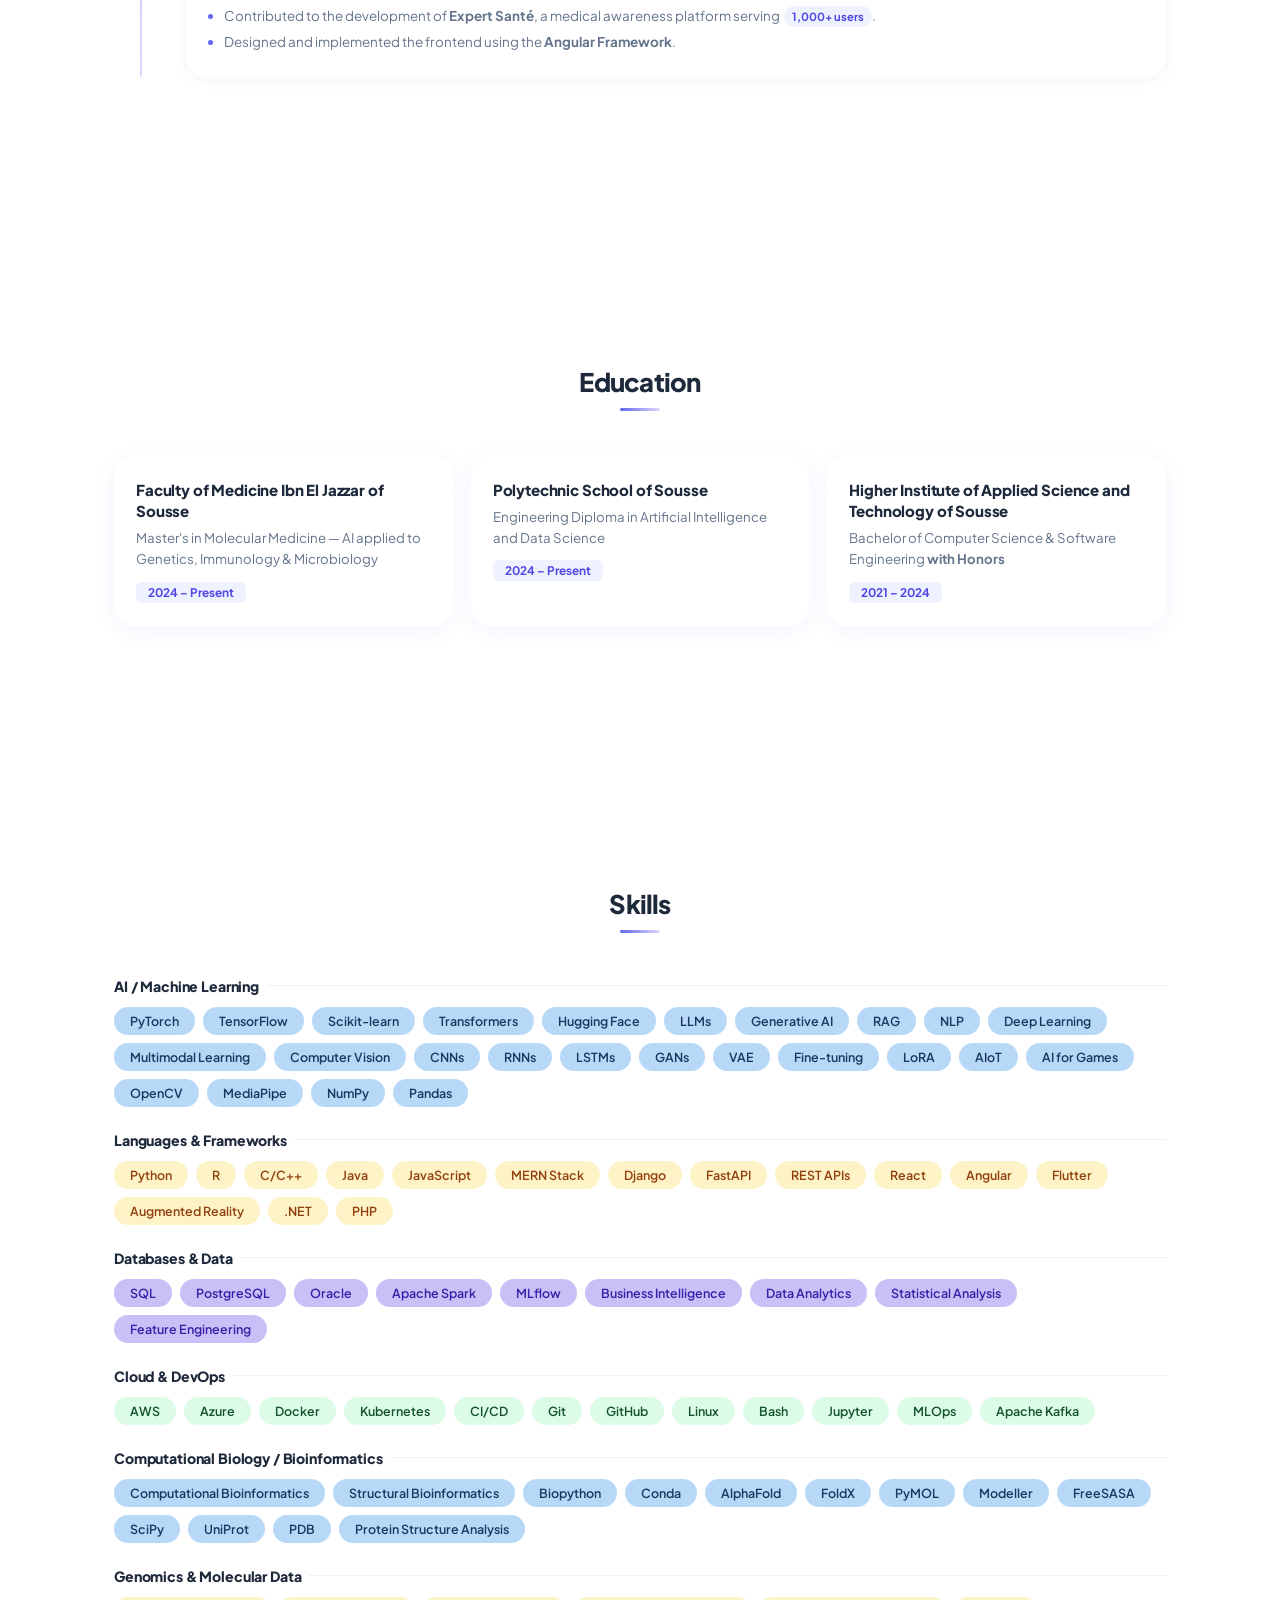
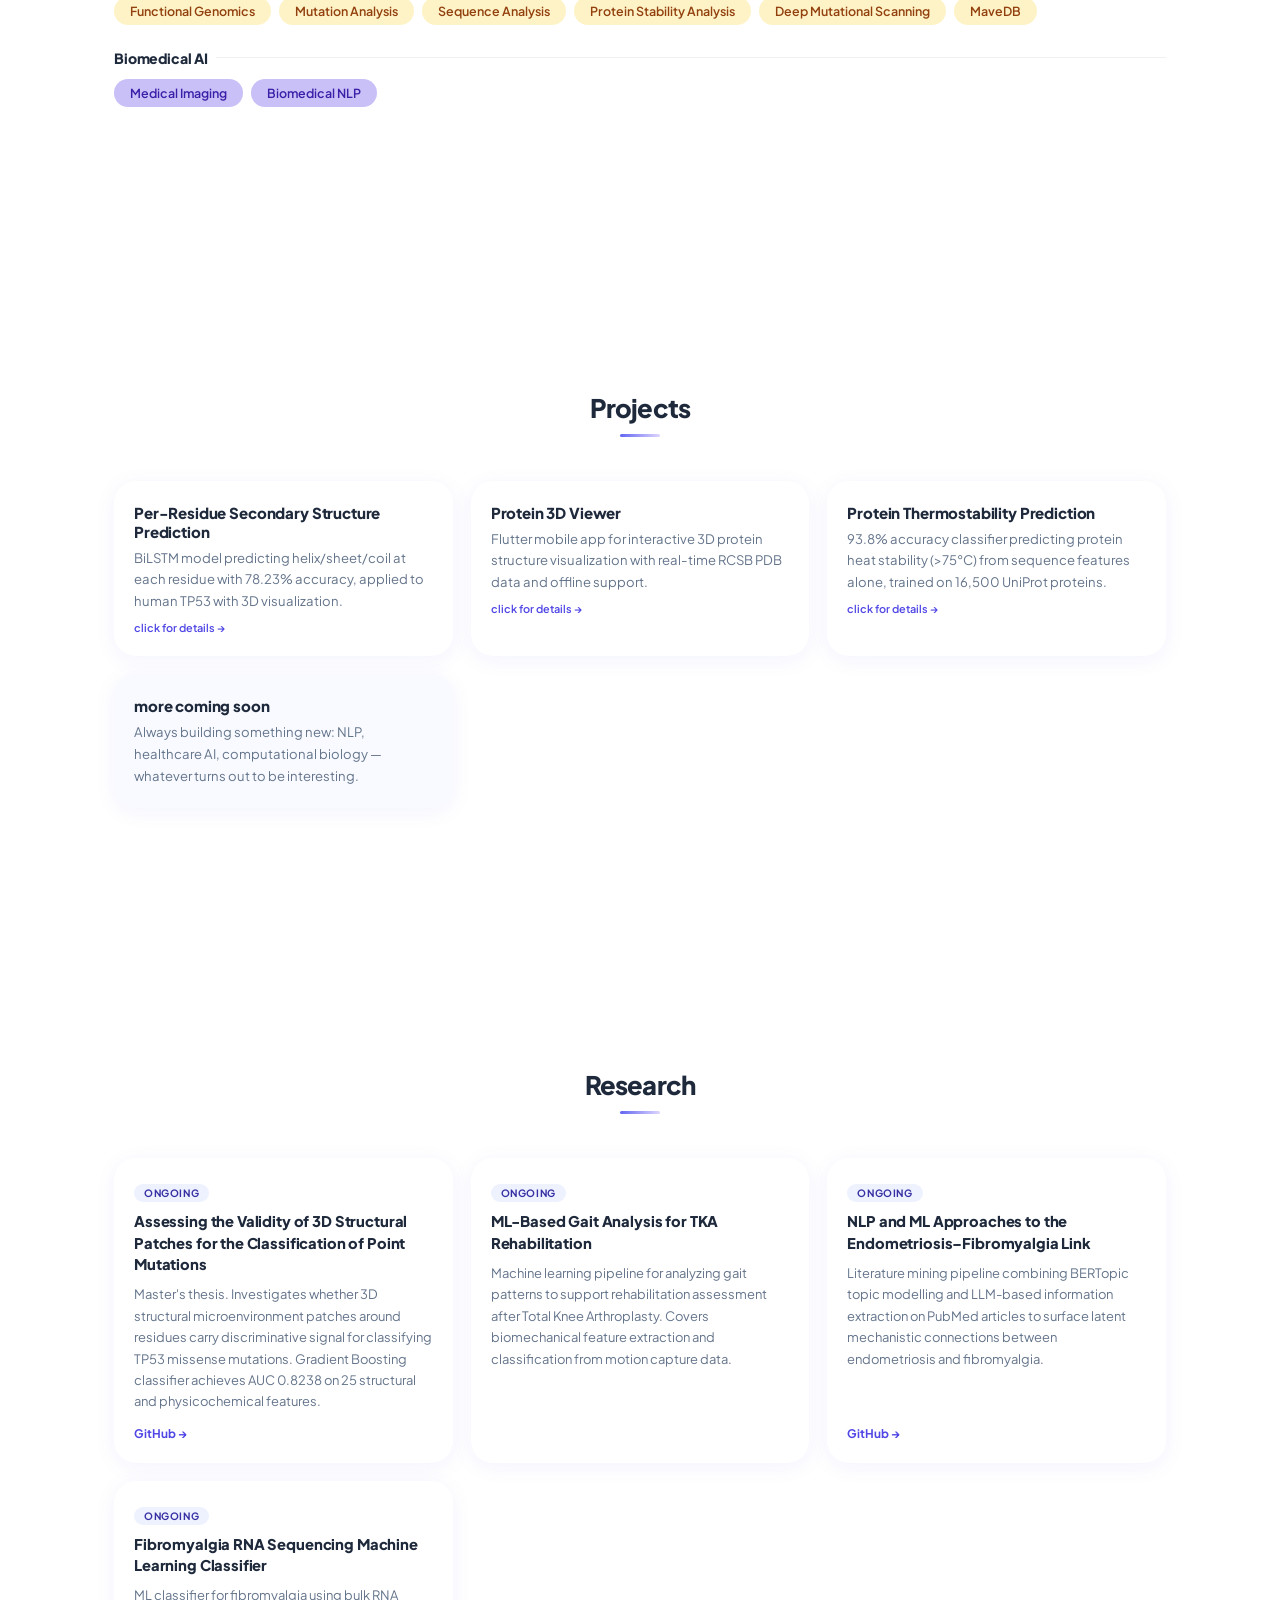
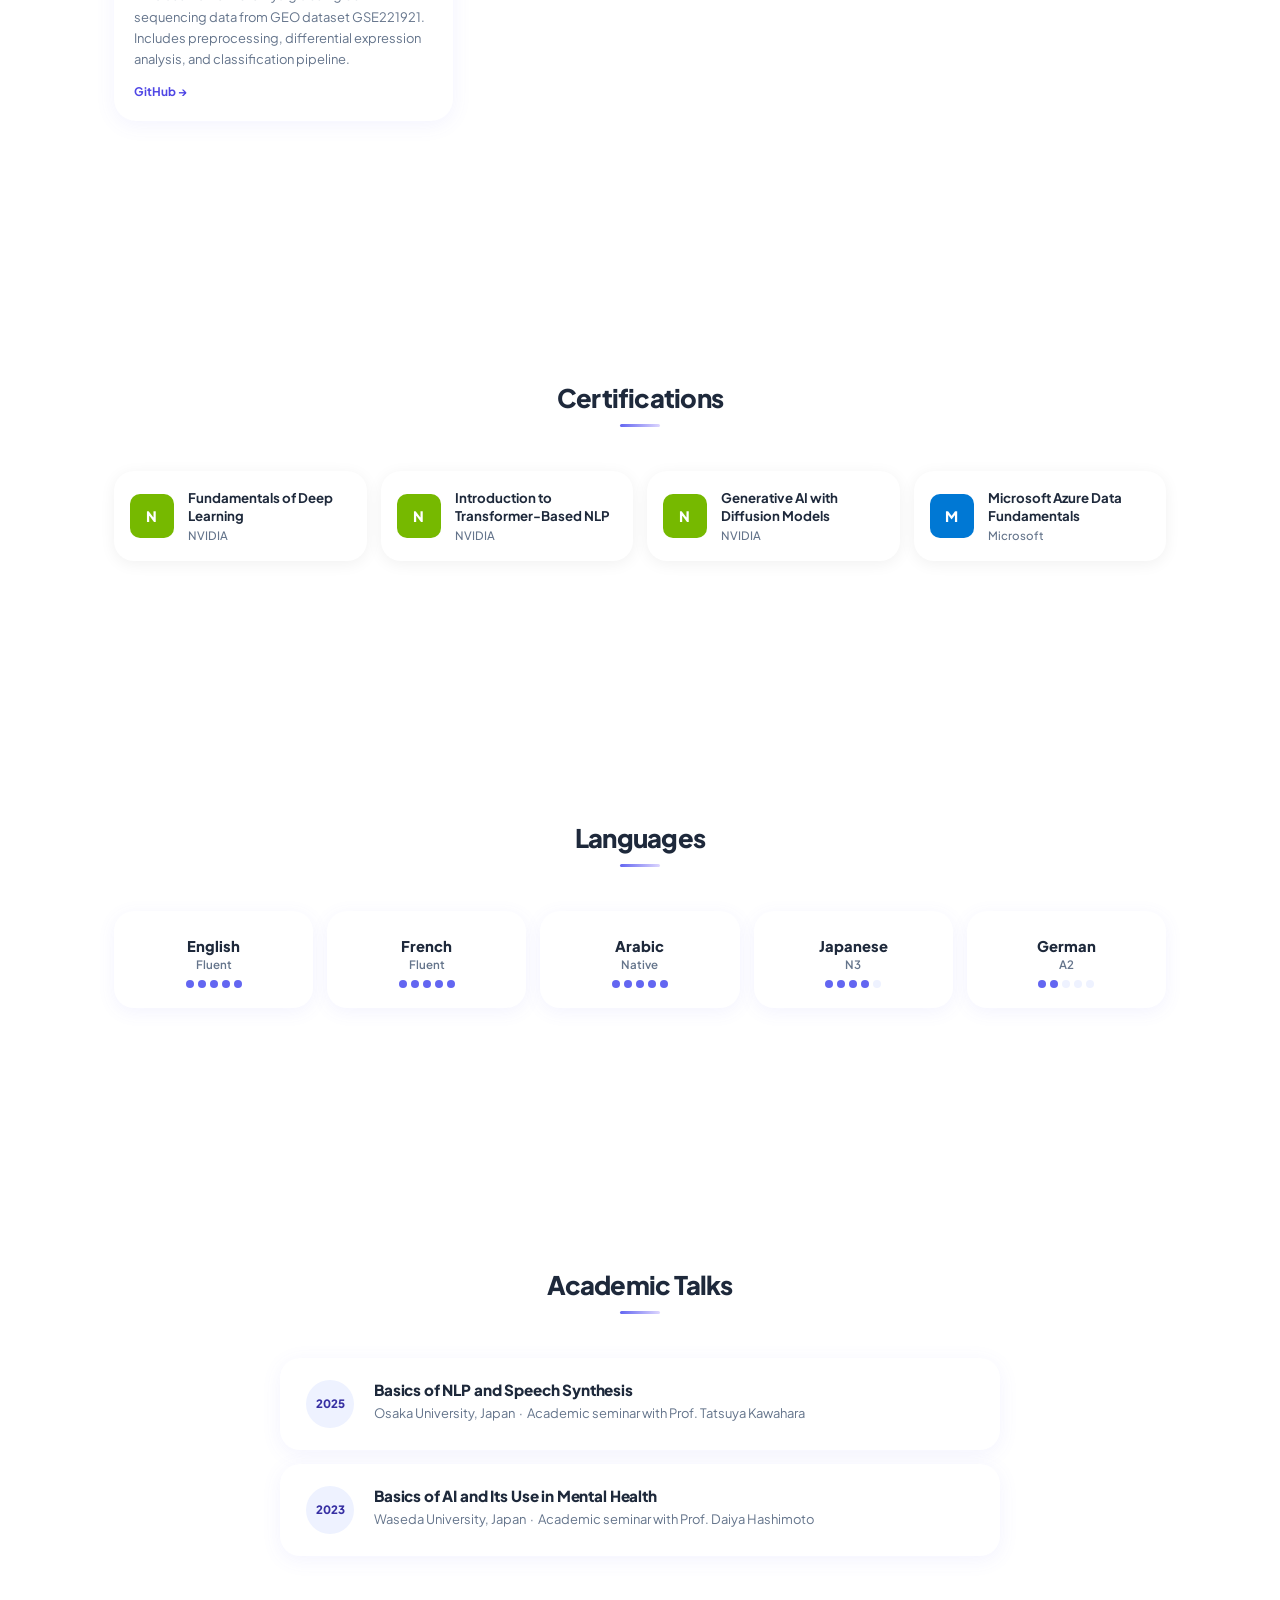
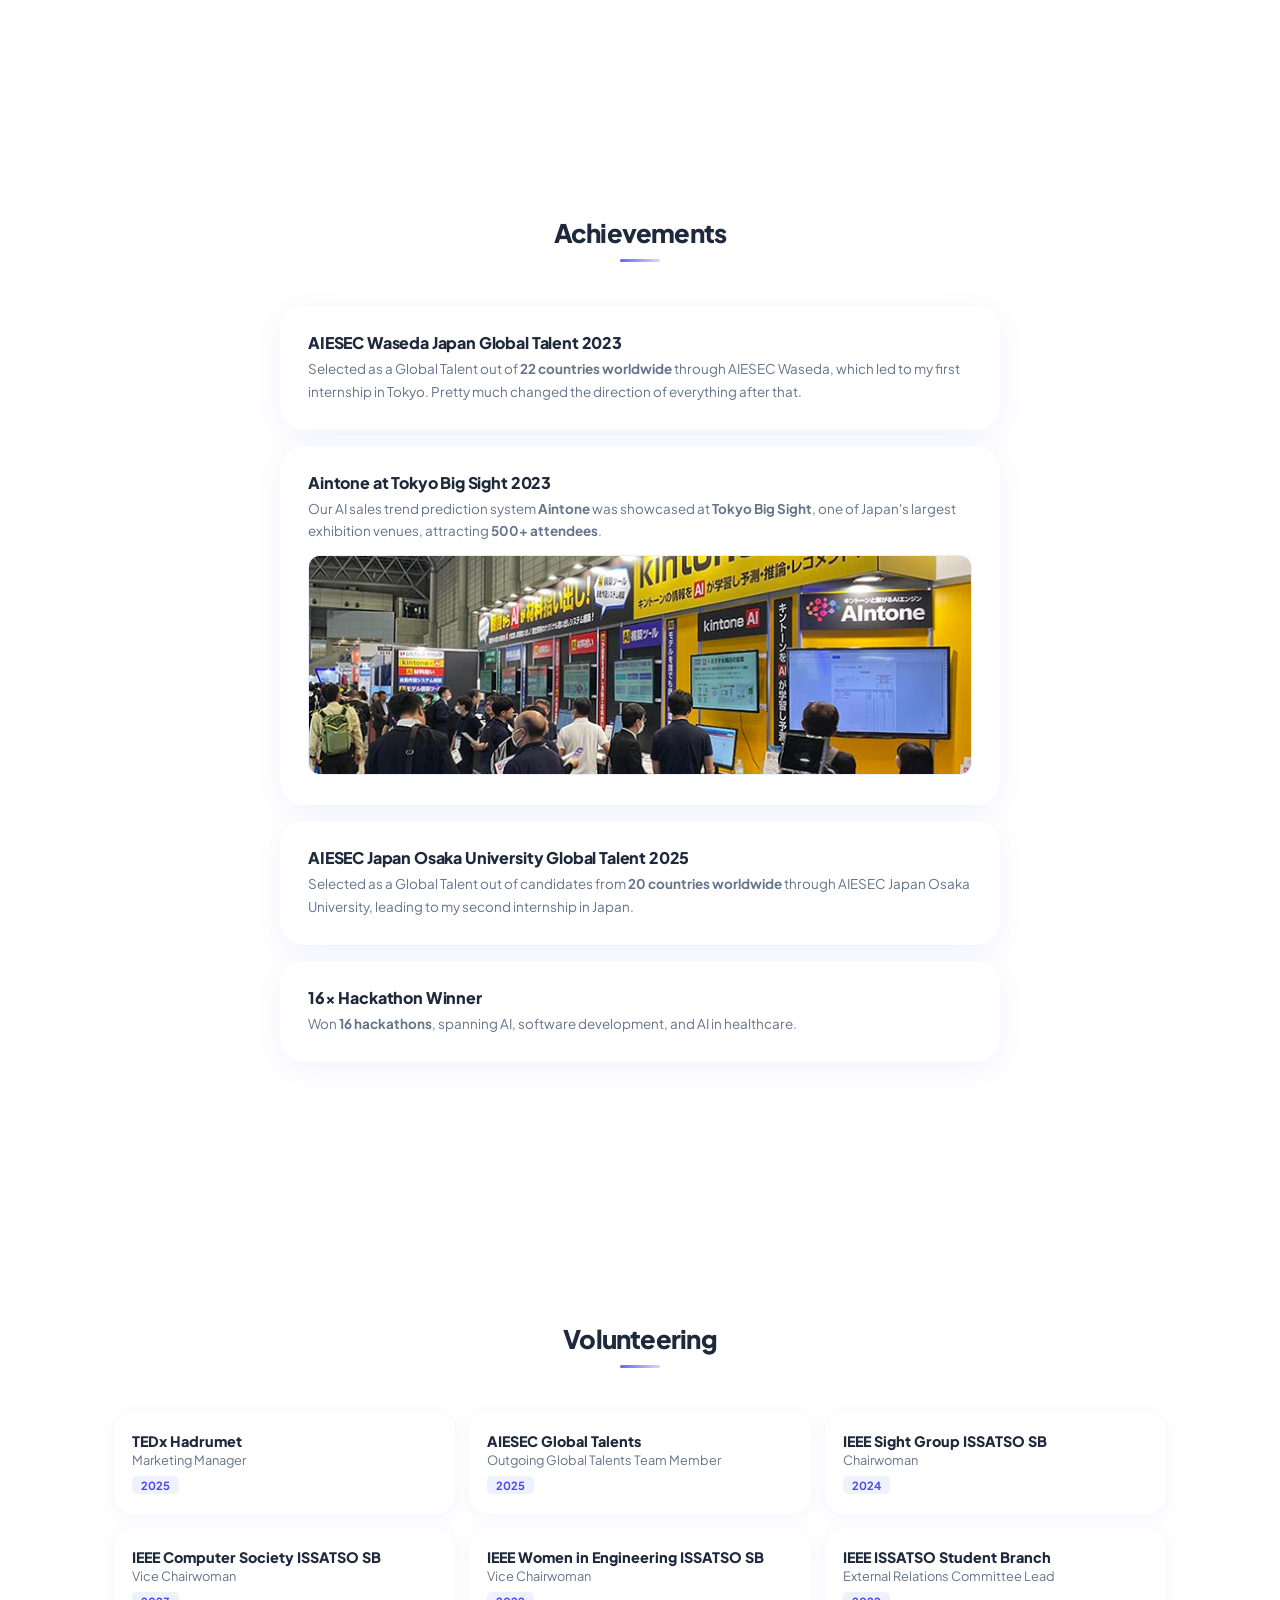
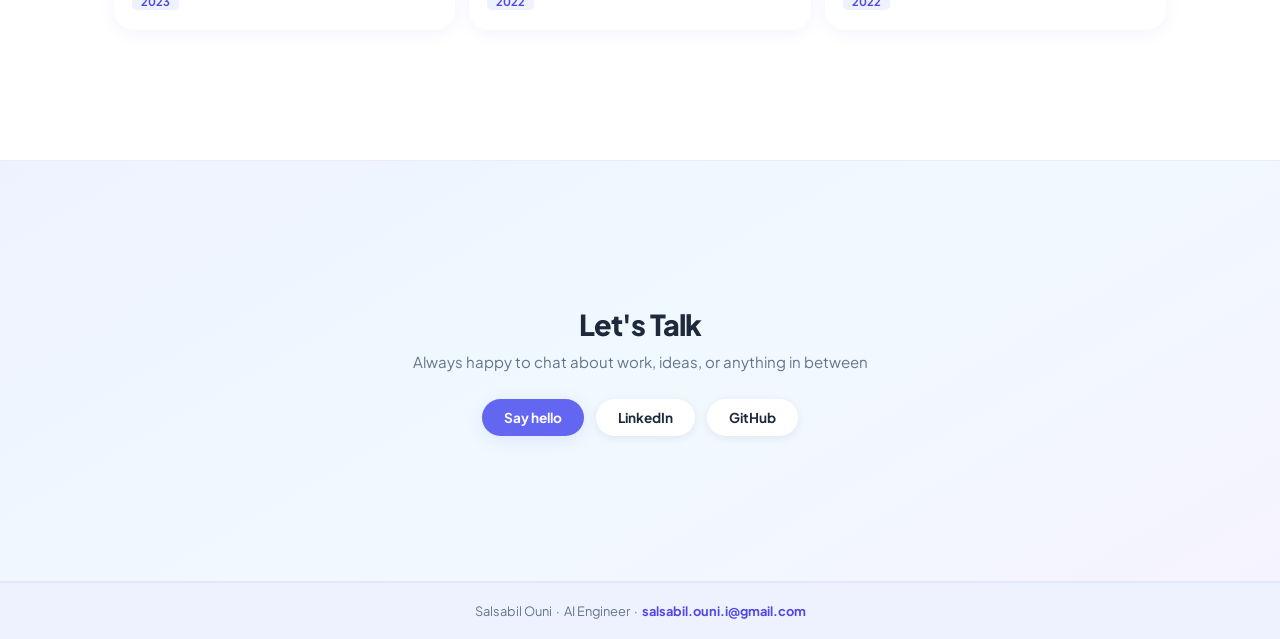
==== commit 4a6a35d4: "link to game" ====
--- a/recruiter.html
+++ b/recruiter.html
@@ -23,12 +23,19 @@
     <li><a href="#certifications">Certs</a></li>
     <li><a href="#languages">Languages</a></li>
     <li><a href="#talks">Talks</a></li>
-    <li><a href="#achievement">Achievement</a></li>
+    <li><a href="#achievement">Achievements</a></li>
     <li><a href="#volunteering">Volunteering</a></li>
     <li><a href="#contact">Contact</a></li>
   </ul>
   <div class="nav-right">
-    <a href="index.html" class="nav-portfolio-btn">← Fun View</a>
+    <div class="fun-wrap">
+      <a href="index.html" class="nav-portfolio-btn" aria-describedby="fun-tip">← Fun View</a>
+      <a href="index.html" class="fun-card" id="fun-tip" tabindex="-1">
+        <img src="gifs/cinnamoroll-hi.gif" alt="" />
+        <span class="fun-text"><strong>psst, there's a cuter version of me!</strong>
+        <span>Cinnamoroll, clouds and a cozy stitch game. Come say hi →</span></span>
+      </a>
+    </div>
     
   </div>
 </nav>
@@ -382,12 +389,6 @@
   <div class="ach-grid">
     <div class="ach-card reveal">
       <div class="ach-text">
-        <h3>16× Hackathon Winner</h3>
-        <p>Won <strong>16 hackathons</strong>, spanning AI, software development, and AI in healthcare.</p>
-      </div>
-    </div>
-    <div class="ach-card reveal">
-      <div class="ach-text">
         <h3>AIESEC Waseda Japan Global Talent 2023</h3>
         <p>Selected as a Global Talent out of <strong>22 countries worldwide</strong> through AIESEC Waseda, which led to my first internship in Tokyo. Pretty much changed the direction of everything after that.</p>
       </div>
@@ -403,6 +404,12 @@
       <div class="ach-text">
         <h3>AIESEC Japan Osaka University Global Talent 2025</h3>
         <p>Selected as a Global Talent out of candidates from <strong>20 countries worldwide</strong> through AIESEC Japan Osaka University, leading to my second internship in Japan.</p>
+      </div>
+    </div>
+    <div class="ach-card reveal">
+      <div class="ach-text">
+        <h3>16× Hackathon Winner</h3>
+        <p>Won <strong>16 hackathons</strong>, spanning AI, software development, and AI in healthcare.</p>
       </div>
     </div>
   </div>
@@ -498,6 +505,7 @@
 <!-- ══ FOOTER ══ -->
 <footer>  
   <p>Salsabil Ouni &nbsp;·&nbsp; AI Engineer &nbsp;·&nbsp; <a href="mailto:salsabil.ouni.i@gmail.com">salsabil.ouni.i@gmail.com</a></p>
+
 </footer>
 
 <script src="js/main.js"></script>
--- a/css/recruiter.css
+++ b/css/recruiter.css
@@ -1,6 +1,6 @@
-@import url('https://fonts.googleapis.com/css2?family=Plus+Jakarta+Sans:ital,wght@0,300;0,400;0,500;0,600;0,700;0,800;1,400&display=swap');
-
-/* ── Tokens ── */
+﻿@import url('https://fonts.googleapis.com/css2?family=Plus+Jakarta+Sans:ital,wght@0,300;0,400;0,500;0,600;0,700;0,800;1,400&display=swap');
+
+/* â”€â”€ Tokens â”€â”€ */
 :root {
   --sky:        #EEF2FF;
   --sky-light:  #F8FAFF;
@@ -16,12 +16,12 @@
   --shadow:     rgba(99,102,241,.12);
 }
 
-/* ── Reset ── */
+/* â”€â”€ Reset â”€â”€ */
 * { margin:0; padding:0; box-sizing:border-box; }
 html { scroll-behavior:smooth; }
 body {
   font-family:'Plus Jakarta Sans',system-ui,sans-serif;
-  background:var(--sky-light);
+  background:linear-gradient(150deg,#EEF2FF 0%,#F0F9FF 40%,#F5F3FF 75%,#FFF1F2 100%) fixed;
   color:var(--text);
   overflow-x:hidden;
   -webkit-font-smoothing:antialiased;
@@ -30,12 +30,12 @@
 ::-webkit-scrollbar-track { background:var(--sky-light); }
 ::-webkit-scrollbar-thumb { background:var(--blue); border-radius:99px; }
 
-/* ── Animations ── */
+/* â”€â”€ Animations â”€â”€ */
 @keyframes bob   { 0%,100%{transform:translateY(0);}  50%{transform:translateY(-10px);} }
 @keyframes float { 0%,100%{transform:translateY(0);}  50%{transform:translateY(-14px) scale(1.02);} }
 @keyframes march { from{background-position-x:0} to{background-position-x:60px} }
 
-/* ── Nav ── */
+/* â”€â”€ Nav â”€â”€ */
 nav {
   position:fixed; top:0; left:0; right:0; z-index:200;
   background:rgba(255,255,255,.88); backdrop-filter:blur(16px);
@@ -43,8 +43,9 @@
   box-shadow:0 2px 24px rgba(99,102,241,.08);
 }
 .nav-logo {
-  font-size:1rem; font-weight:800; color:var(--blue-mid);
-  display:flex; align-items:center; gap:8px; text-decoration:none; letter-spacing:-.02em;
+  font-size:.82rem; font-weight:800; color:var(--blue-mid);
+  display:flex; align-items:center; gap:6px; text-decoration:none; letter-spacing:-.02em;
+  flex-shrink:0;
 }
 .nav-logo-mark {
   width:32px; height:32px; border-radius:8px;
@@ -68,16 +69,16 @@
 .nav-portfolio-btn:hover { background:var(--lavender); }
 .nav-burger { display:none; }
 
-/* ── Layout ── */
+/* â”€â”€ Layout â”€â”€ */
 main { padding-top:60px; }
 section { max-width:1100px; margin:0 auto; padding:65px 24px; scroll-margin-top:60px; }
 
-/* ── Section header ── */
+/* â”€â”€ Section header â”€â”€ */
 .sec-hd    { text-align:center; margin-bottom:44px; }
 .sec-title { font-size:1.6rem; font-weight:800; color:var(--text); margin-bottom:8px; letter-spacing:-.03em; }
 .sec-line  { width:40px; height:3px; background:linear-gradient(90deg,var(--blue),var(--lavender)); border-radius:99px; margin:10px auto 0; }
 
-/* ── Buttons ── */
+/* â”€â”€ Buttons â”€â”€ */
 .btn {
   display:inline-flex; align-items:center; gap:7px; padding:10px 22px; border-radius:99px;
   font-family:'Plus Jakarta Sans',sans-serif; font-size:.85rem; font-weight:700;
@@ -88,17 +89,17 @@
 .btn-s { background:#fff; color:var(--text); box-shadow:0 2px 10px rgba(0,0,0,.07); }
 .btn-s:hover { color:var(--blue); transform:translateY(-2px); box-shadow:0 6px 18px rgba(0,0,0,.1); }
 
-/* ── Scroll reveal ── */
+/* â”€â”€ Scroll reveal â”€â”€ */
 .reveal { opacity:0; transform:translateY(20px); transition:opacity .5s ease,transform .5s ease; }
 .reveal.v { opacity:1; transform:translateY(0); }
 
-/* ══ HERO ══ */
+/* â•â• HERO â•â• */
 #hero {
   max-width:none; width:100%; margin-top:-60px;
   min-height:100vh; display:flex; flex-direction:column;
   align-items:center; justify-content:center; text-align:center;
   padding:100px 20px 70px;
-  background:linear-gradient(150deg,#EEF2FF 0%,#F0F9FF 40%,#F5F3FF 75%,#FFF1F2 100%);
+  
 }
 .hero-content { width:min(780px,calc(100% - 40px)); display:flex; flex-direction:column; align-items:center; }
 .hero-badge {
@@ -118,8 +119,8 @@
 .hero-loc { font-size:.85rem; color:var(--text-light); margin-bottom:32px; }
 .hero-btns { display:flex; gap:10px; flex-wrap:wrap; justify-content:center; }
 
-/* ══ ABOUT ══ */
-#about-wrap { background:#F0F4FF; padding:65px 0; }
+/* â•â• ABOUT â•â• */
+#about-wrap { background:transparent; padding:65px 0; }
 .about-card {
   background:#fff; border-radius:28px; padding:36px;
   box-shadow:0 8px 40px rgba(99,102,241,.1), 0 2px 8px rgba(0,0,0,.04);
@@ -137,8 +138,8 @@
 .al.github   { background:#F5F3FF; color:#5B21B6; border:1.5px solid #DDD6FE; }
 .al:hover    { transform:translateY(-2px); box-shadow:0 4px 12px var(--shadow); }
 
-/* ══ EXPERIENCE ══ */
-#exp-wrap { background:#FAFAFA; padding:65px 0; }
+/* â•â• EXPERIENCE â•â• */
+#exp-wrap { background:transparent; padding:65px 0; }
 .timeline { position:relative; }
 .timeline::before {
   content:''; position:absolute; left:26px; top:0; bottom:0;
@@ -174,8 +175,8 @@
   border-radius:99px; padding:1px 8px; font-size:.7rem; font-weight:700; margin-left:2px;
 }
 
-/* ══ EDUCATION ══ */
-#edu-wrap { background:#F5F3FF; padding:65px 0; }
+/* â•â• EDUCATION â•â• */
+#edu-wrap { background:transparent; padding:65px 0; }
 .edu-grid { display:grid; grid-template-columns:repeat(auto-fit,minmax(280px,1fr)); gap:18px; }
 .edu-card {
   background:#fff; border-radius:22px; padding:24px 22px;
@@ -189,8 +190,8 @@
   padding:3px 12px; border-radius:6px; font-size:.74rem; font-weight:700;
 }
 
-/* ══ SKILLS ══ */
-#skills-wrap { background:#FAFAFA; padding:65px 0; }
+/* â•â• SKILLS â•â• */
+#skills-wrap { background:transparent; padding:65px 0; }
 .sk-grp { margin-bottom:24px; }
 .sk-grp-title {
   font-weight:800; font-size:.88rem; color:var(--text); margin-bottom:12px;
@@ -203,13 +204,13 @@
   transition:all .2s; cursor:default;
 }
 .pill:hover { transform:translateY(-2px); }
-.p-bl { background:var(--sky);   color:var(--blue-dark); }
+.p-bl { background:#B8D8F8;      color:#1A3A5C; }
 .p-pk { background:#FEF3C7;      color:#92400E; }
-.p-lv { background:#F5F3FF;      color:#5B21B6; }
+.p-lv { background:#C9C0F7;      color:#3B1FA8; }
 .p-mn { background:#DCFCE7;      color:#14532D; }
 
-/* ══ PROJECTS ══ */
-#proj-wrap { background:#EEF2FF; padding:65px 0; }
+/* â•â• PROJECTS â•â• */
+#proj-wrap { background:transparent; padding:65px 0; }
 .proj-grid { display:grid; grid-template-columns:repeat(auto-fit,minmax(275px,1fr)); gap:18px; }
 .pc {
   background:#fff; border-radius:22px; padding:22px 20px;
@@ -221,8 +222,8 @@
 .pc-desc   { font-size:.82rem; color:var(--text-light); line-height:1.65; }
 .pc-hint   { font-size:.68rem; color:var(--blue-mid); font-weight:600; margin-top:10px; }
 
-/* ── Research ── */
-#rsch-wrap { background:#F5F3FF; padding:65px 0; }
+/* â”€â”€ Research â”€â”€ */
+#rsch-wrap { background:transparent; padding:65px 0; }
 .rsch-grid { display:grid; grid-template-columns:repeat(auto-fit,minmax(280px,1fr)); gap:18px; }
 .rc {
   background:#fff; border-radius:22px; padding:22px 20px;
@@ -243,7 +244,7 @@
 }
 .rc-link:hover { color:var(--blue-dark); text-decoration:underline; }
 
-/* ── Project Modal ── */
+/* â”€â”€ Project Modal â”€â”€ */
 #proj-modal {
   display:none; position:fixed; inset:0; z-index:900;
   background:rgba(15,23,42,.5); backdrop-filter:blur(8px);
@@ -275,8 +276,8 @@
 .pm-tag   { background:var(--sky); color:var(--blue-mid); border-radius:99px; font-size:.7rem; font-weight:700; padding:3px 12px; }
 .pm-btns  { display:flex; gap:9px; flex-wrap:wrap; }
 
-/* ══ CERTIFICATIONS ══ */
-#cert-wrap { background:#FAFAFA; padding:65px 0; }
+/* â•â• CERTIFICATIONS â•â• */
+#cert-wrap { background:transparent; padding:65px 0; }
 .cert-grid { display:grid; grid-template-columns:repeat(auto-fit,minmax(250px,1fr)); gap:14px; }
 .cc {
   background:#fff; border-radius:20px; padding:18px 16px;
@@ -290,8 +291,8 @@
 .cc-name   { font-size:.83rem; font-weight:700; color:var(--text); line-height:1.4; }
 .cc-issuer { font-size:.72rem; color:var(--text-light); margin-top:2px; font-weight:500; }
 
-/* ══ LANGUAGES ══ */
-#lang-wrap { background:#F0F4FF; padding:65px 0; }
+/* â•â• LANGUAGES â•â• */
+#lang-wrap { background:transparent; padding:65px 0; }
 .lang-grid { display:grid; grid-template-columns:repeat(auto-fit,minmax(180px,1fr)); gap:14px; }
 .lc {
   background:#fff; border-radius:20px; padding:20px 16px; text-align:center;
@@ -305,8 +306,8 @@
 .ld        { width:8px; height:8px; border-radius:50%; background:var(--sky); }
 .ld.f      { background:var(--blue); }
 
-/* ══ ACHIEVEMENT ══ */
-#ach-wrap { background:#FAFAFA; padding:65px 0; }
+/* â•â• ACHIEVEMENT â•â• */
+#ach-wrap { background:transparent; padding:65px 0; }
 .ach-grid  { display:flex; flex-direction:column; gap:16px; max-width:720px; margin:0 auto; }
 .ach-card  {
   background:#fff;
@@ -317,8 +318,8 @@
 .ach-text p     { font-size:.84rem; color:var(--text-light); line-height:1.7; }
 .ach-photo      { width:100%; max-height:220px; object-fit:cover; border-radius:12px; margin-top:12px; border:1.5px solid #E8EEFF; }
 
-/* ══ TALKS ══ */
-#talks-wrap { background:#F8FAFF; padding:65px 0; }
+/* â•â• TALKS â•â• */
+#talks-wrap { background:transparent; padding:65px 0; }
 .talks-list { display:flex; flex-direction:column; gap:14px; max-width:720px; margin:0 auto; }
 .tk {
   display:flex; align-items:flex-start; gap:20px;
@@ -335,8 +336,8 @@
 .tk-title  { font-weight:800; font-size:.95rem; color:var(--text); margin-bottom:4px; letter-spacing:-.01em; }
 .tk-venue  { font-size:.81rem; color:var(--text-light); line-height:1.55; }
 
-/* ══ VOLUNTEERING ══ */
-#vol-wrap { background:#F5F3FF; padding:65px 0; }
+/* â•â• VOLUNTEERING â•â• */
+#vol-wrap { background:transparent; padding:65px 0; }
 .vol-grid { display:grid; grid-template-columns:repeat(auto-fit,minmax(260px,1fr)); gap:14px; }
 .vc {
   background:#fff; border-radius:20px; padding:20px 18px;
@@ -348,13 +349,13 @@
 .vc-role   { font-size:.8rem; color:var(--text-light); margin-bottom:5px; }
 .vc-yr     { display:inline-block; background:var(--sky); color:var(--blue-mid); padding:2px 9px; border-radius:5px; font-size:.7rem; font-weight:700; }
 
-/* ══ CONTACT ══ */
+/* â•â• CONTACT â•â• */
 #contact-wrap { background:linear-gradient(150deg,#EEF2FF,#F0F9FF,#F5F3FF); padding:80px 24px; text-align:center; border-top:1.5px solid #E8EEFF; }
 .con-title { font-size:1.8rem; font-weight:900; color:var(--text); margin-bottom:10px; letter-spacing:-.03em; }
 .con-sub   { color:var(--text-light); font-size:.94rem; margin-bottom:28px; }
 .con-btns  { display:flex; gap:12px; justify-content:center; flex-wrap:wrap; }
 
-/* ══ MODALS ══ */
+/* â•â• MODALS â•â• */
 #resume-modal {
   display:none; position:fixed; inset:0; z-index:900;
   background:rgba(15,23,42,.5); backdrop-filter:blur(8px);
@@ -379,7 +380,7 @@
 .modal-close:hover { background:#F1F5F9; }
 .modal-box iframe { flex:1; width:100%; border:none; }
 
-/* ══ BACK TO TOP ══ */
+/* â•â• BACK TO TOP â•â• */
 #btt {
   position:fixed; bottom:24px; right:24px; z-index:500;
   display:flex; align-items:center; justify-content:center;
@@ -393,15 +394,15 @@
 #btt.btt-show { opacity:1; transform:translateY(0); pointer-events:auto; }
 #btt:hover    { background:var(--blue-mid); transform:translateY(-3px); }
 
-/* ══ FOOTER ══ */
+/* â•â• FOOTER â•â• */
 footer {
-  background:var(--text); color:rgba(255,255,255,.5);
+  background:var(--sky); color:var(--text-light); border-top:2px solid var(--pink-light);
   text-align:center; padding:20px; font-size:.8rem;
 }
-footer a { color:var(--lavender); font-weight:600; text-decoration:none; }
+footer a { color:var(--blue-mid); font-weight:700; text-decoration:none; }
 footer a:hover { text-decoration:underline; }
 
-/* ══ RESPONSIVE ══ */
+/* â•â• RESPONSIVE â•â• */
 .nav-burger { display:none; }
 
 @media(max-width:860px) {
@@ -443,7 +444,7 @@
   .lang-grid { grid-template-columns:repeat(2,1fr); }
 }
 
-/* ══ FIELD SELECTOR MODAL ══ */
+/* â•â• FIELD SELECTOR MODAL â•â• */
 .field-modal {
   position:fixed; inset:0; z-index:900;
   background:rgba(15,23,42,.55); backdrop-filter:blur(6px);
@@ -513,3 +514,24 @@
   .field-box { padding:32px 20px 28px; }
   .field-options { grid-template-columns:1fr; }
 }
+
+/* â”€â”€ Fun View teaser (hover card) â”€â”€ */
+.fun-wrap { position:relative; }
+.fun-card {
+  position:absolute; top:calc(100% + 12px); right:0; width:290px; z-index:300;
+  display:flex; align-items:center; gap:12px; padding:12px 14px;
+  background:#fff; border:1.5px solid var(--pink-light); border-radius:16px;
+  box-shadow:0 12px 32px rgba(99,102,241,.2); text-decoration:none; color:var(--text);
+  opacity:0; visibility:hidden; transform:translateY(-6px); transition:opacity .2s, transform .2s, visibility .2s;
+}
+.fun-card::before {
+  content:''; position:absolute; top:-7px; right:34px; width:12px; height:12px; background:#fff;
+  border-left:1.5px solid var(--pink-light); border-top:1.5px solid var(--pink-light); transform:rotate(45deg);
+}
+.fun-card::after { content:''; position:absolute; left:0; right:0; top:-14px; height:14px; }
+.fun-wrap:hover .fun-card, .fun-wrap:focus-within .fun-card { opacity:1; visibility:visible; transform:none; }
+.fun-card img { width:54px; height:54px; border-radius:50%; object-fit:cover; flex-shrink:0; border:2px solid var(--pink-light); }
+.fun-text { display:flex; flex-direction:column; gap:3px; font-size:.74rem; line-height:1.4; color:var(--text-light); }
+.fun-text strong { font-size:.8rem; color:var(--blue-dark); }
+@media (hover:none) { .fun-card { display:none; } }
+
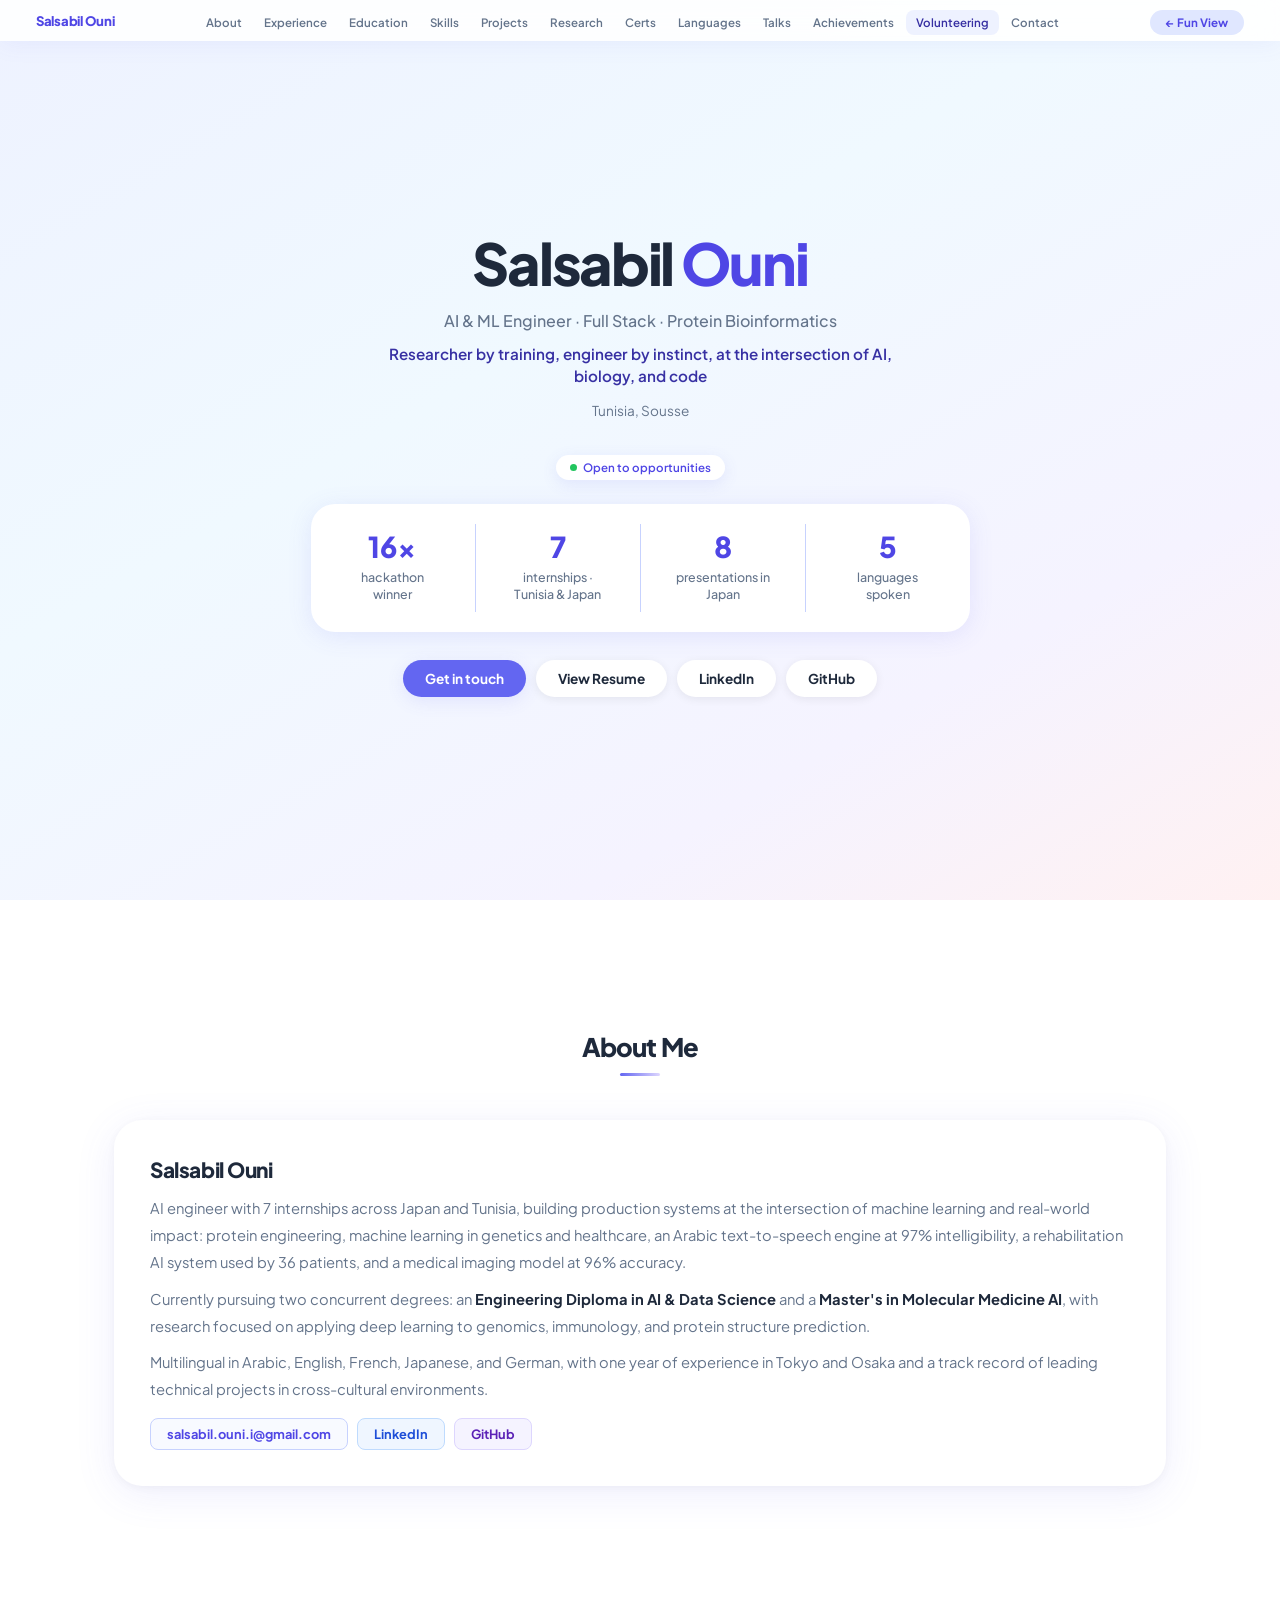
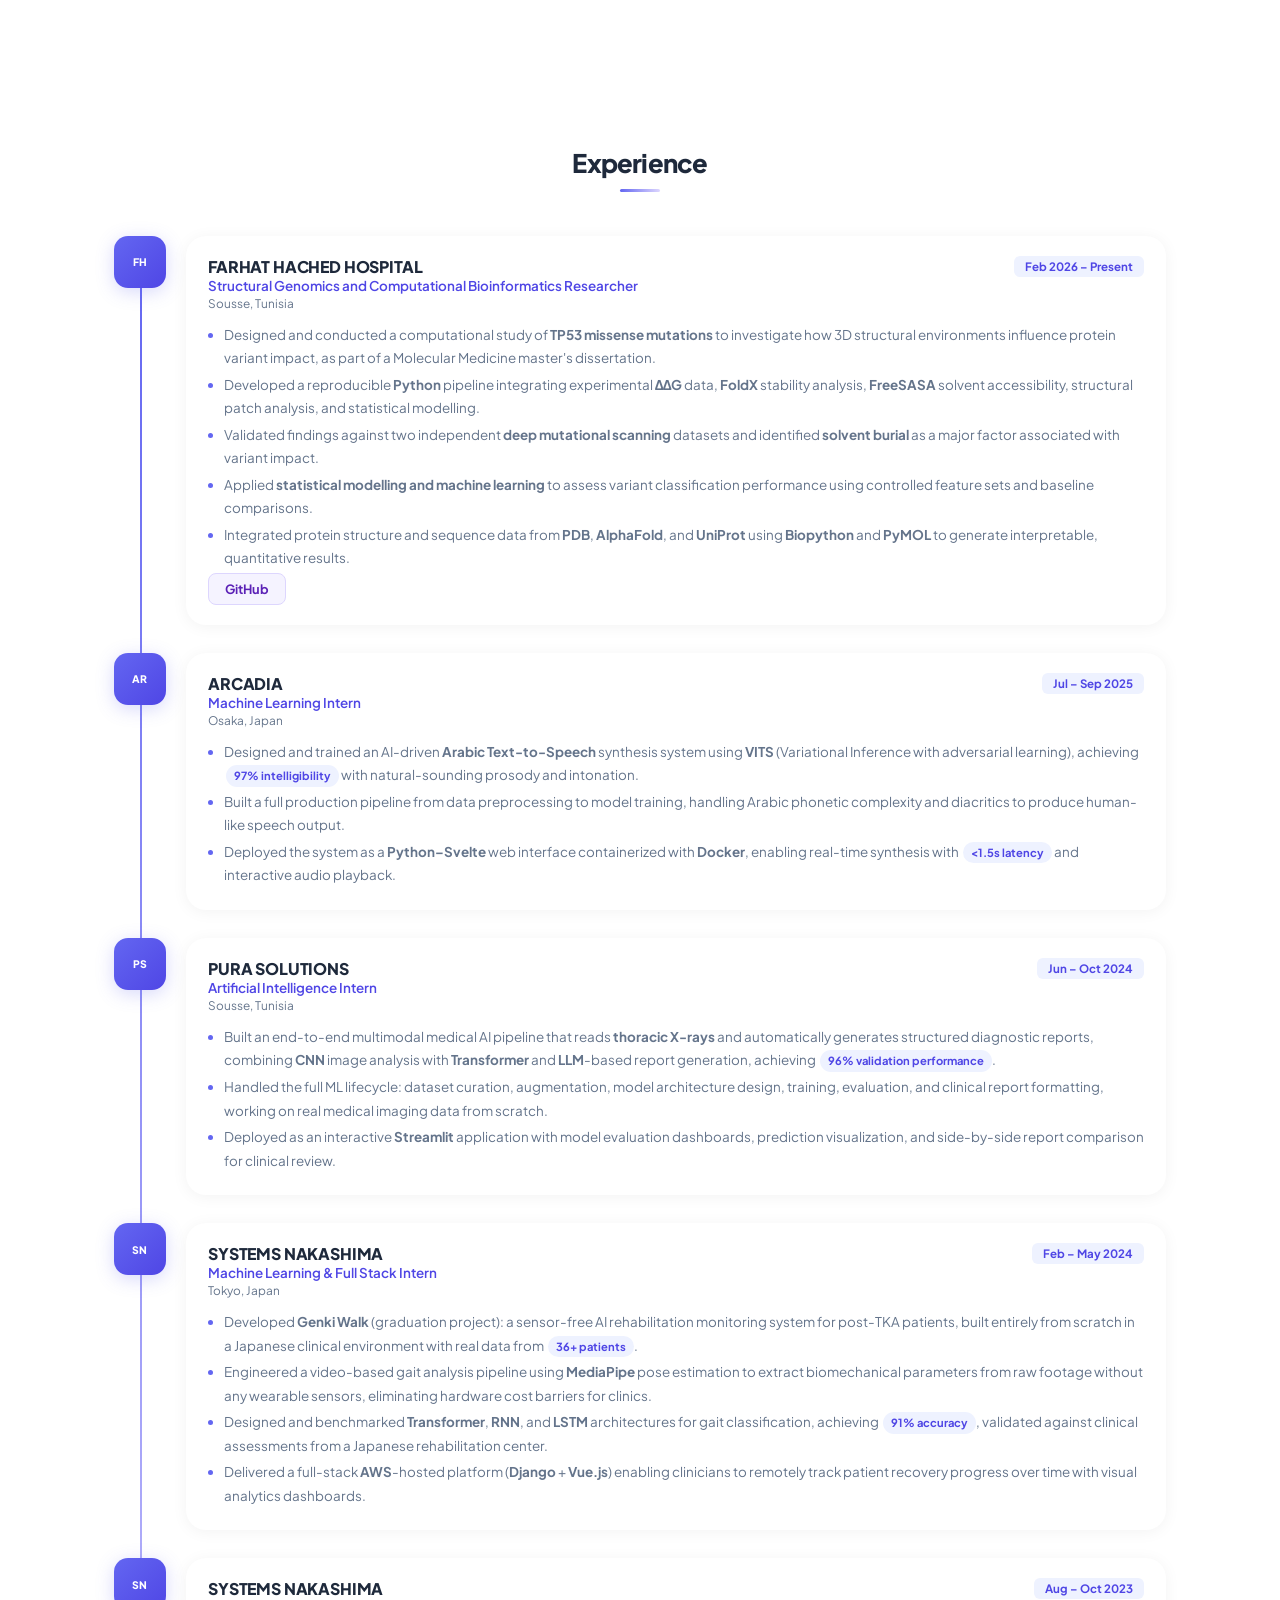
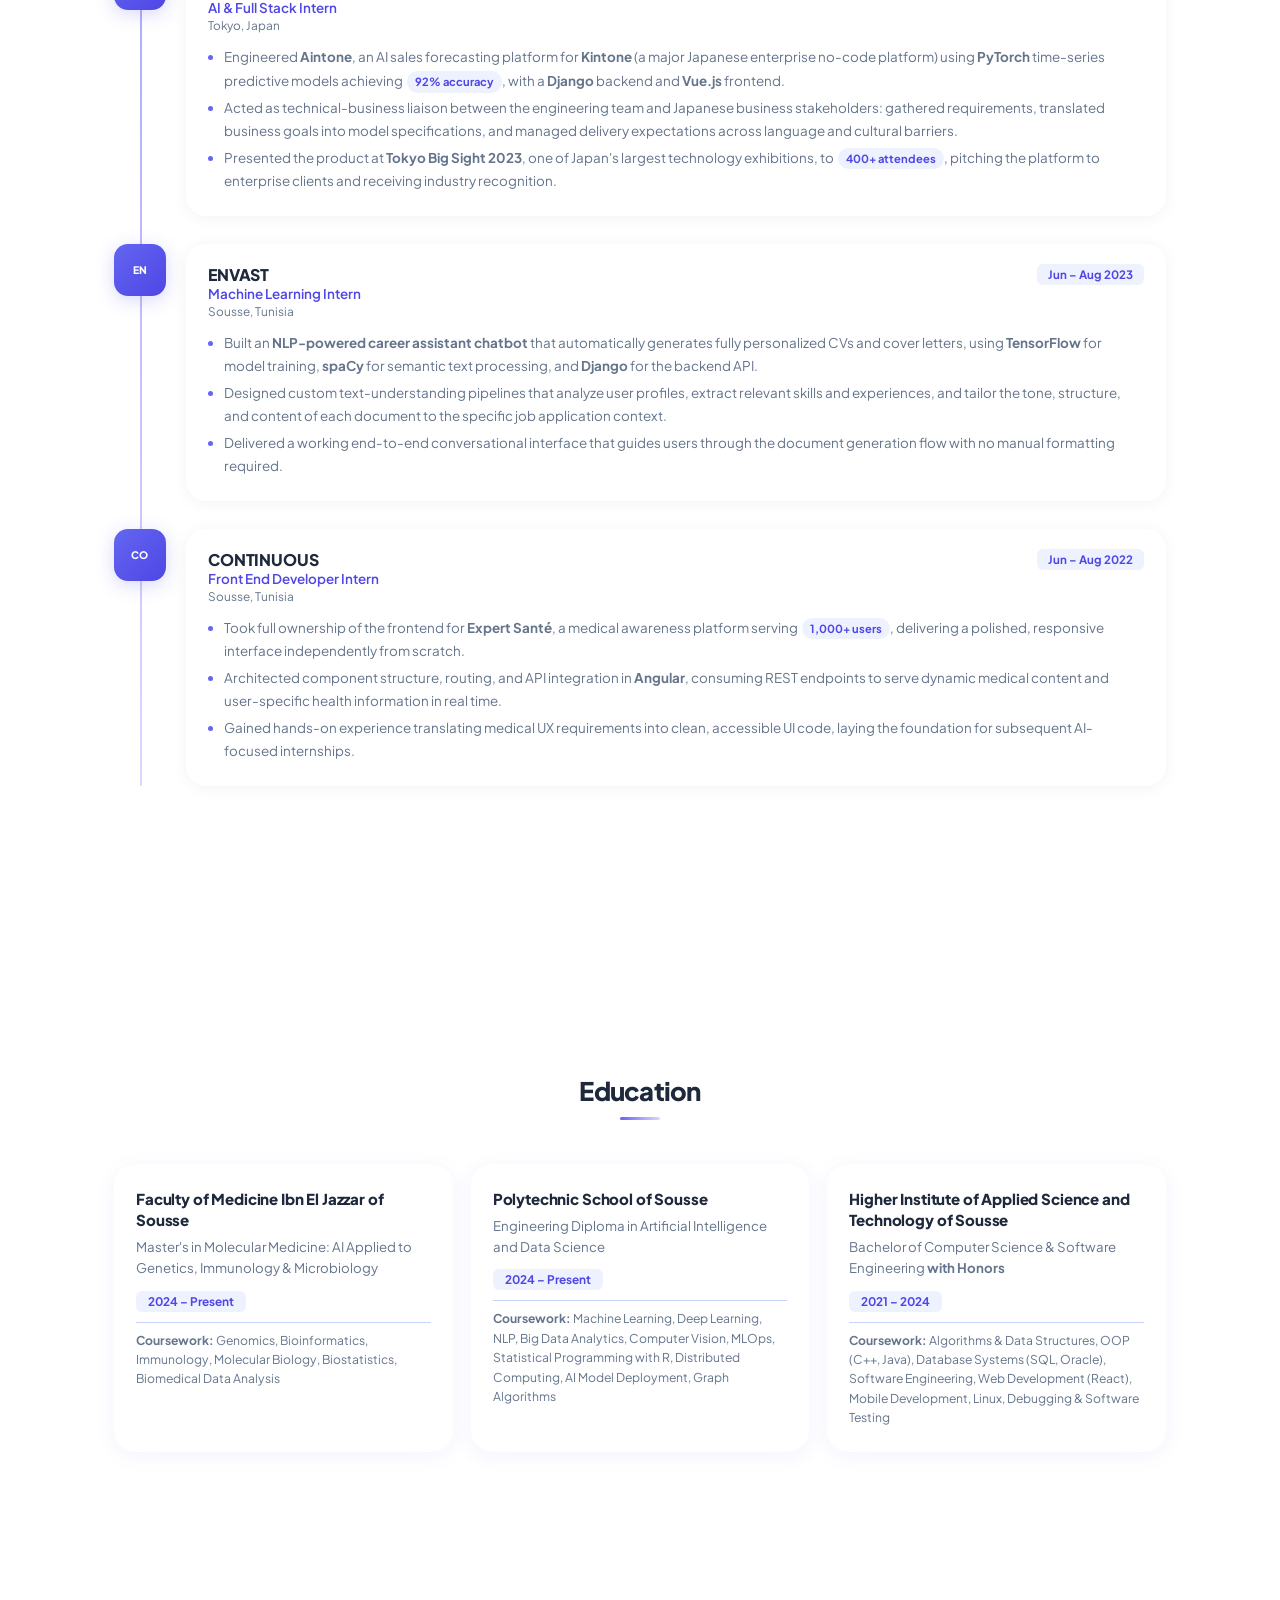
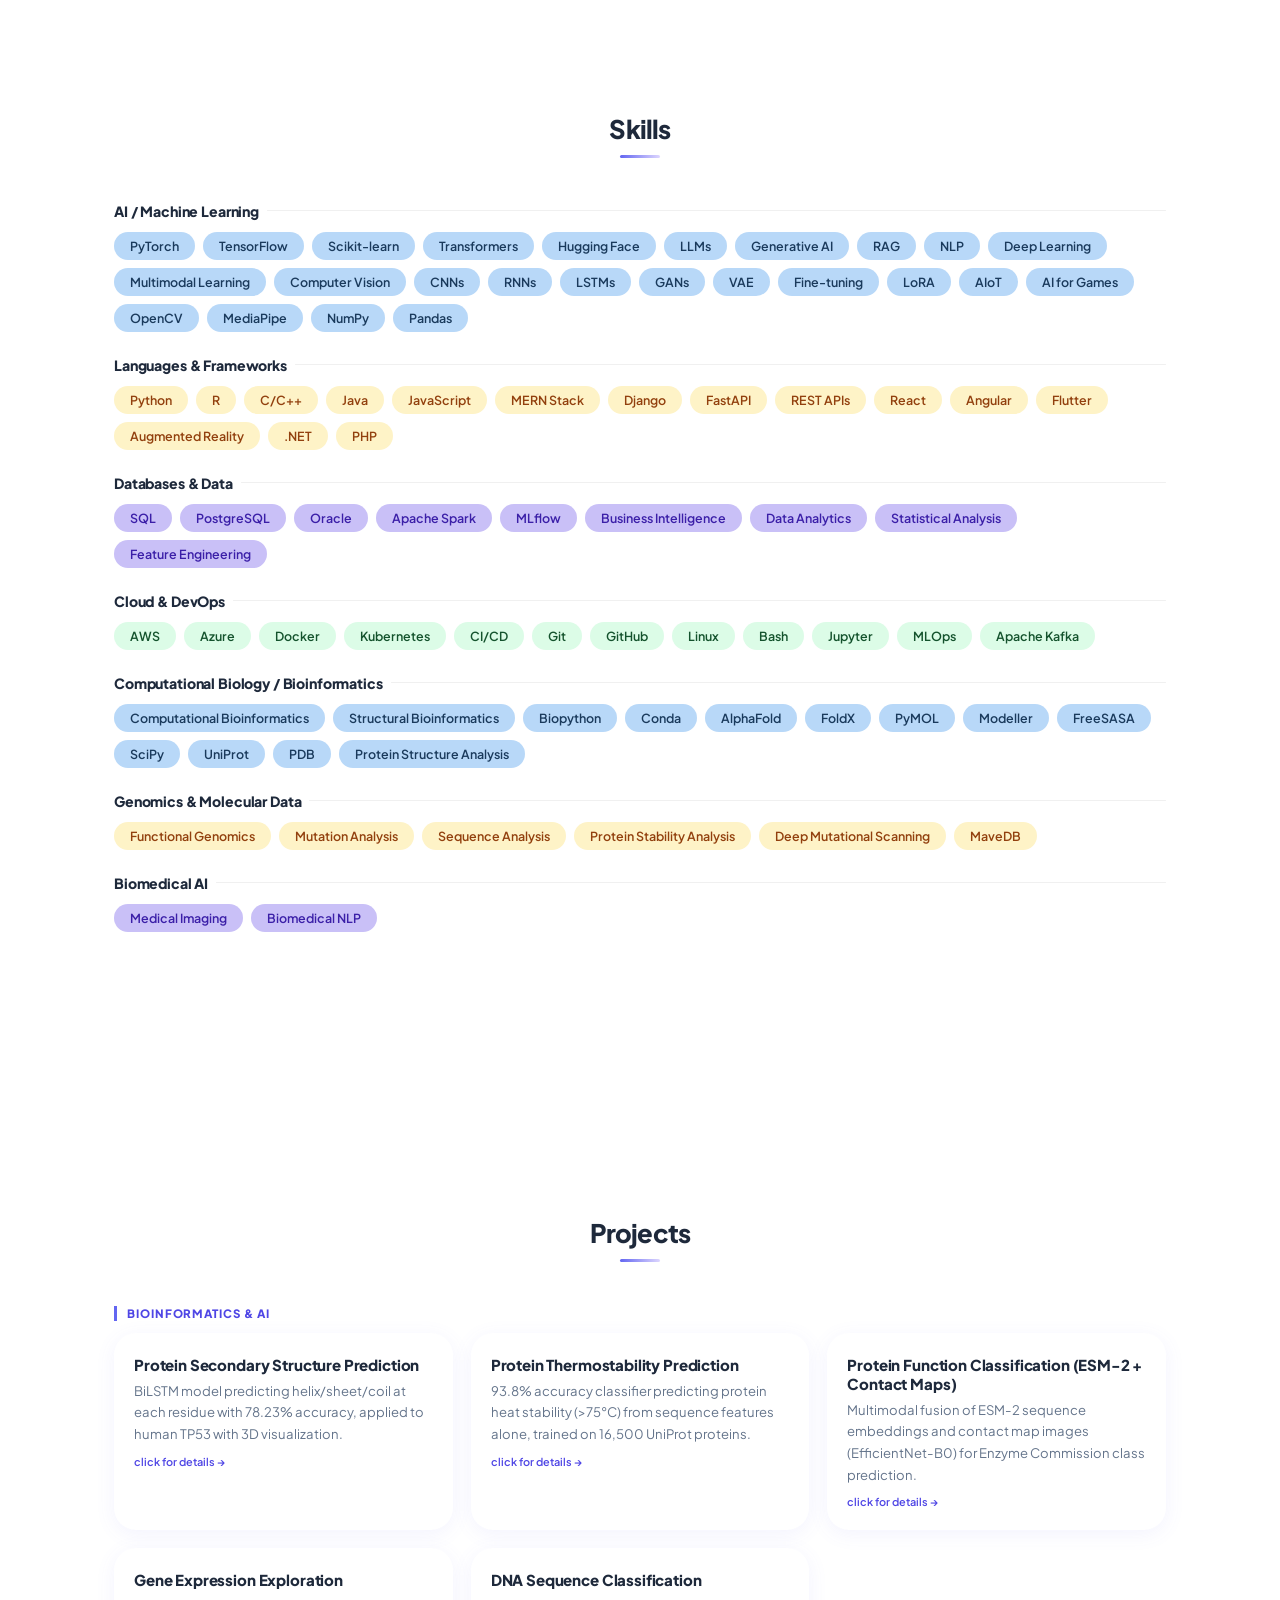
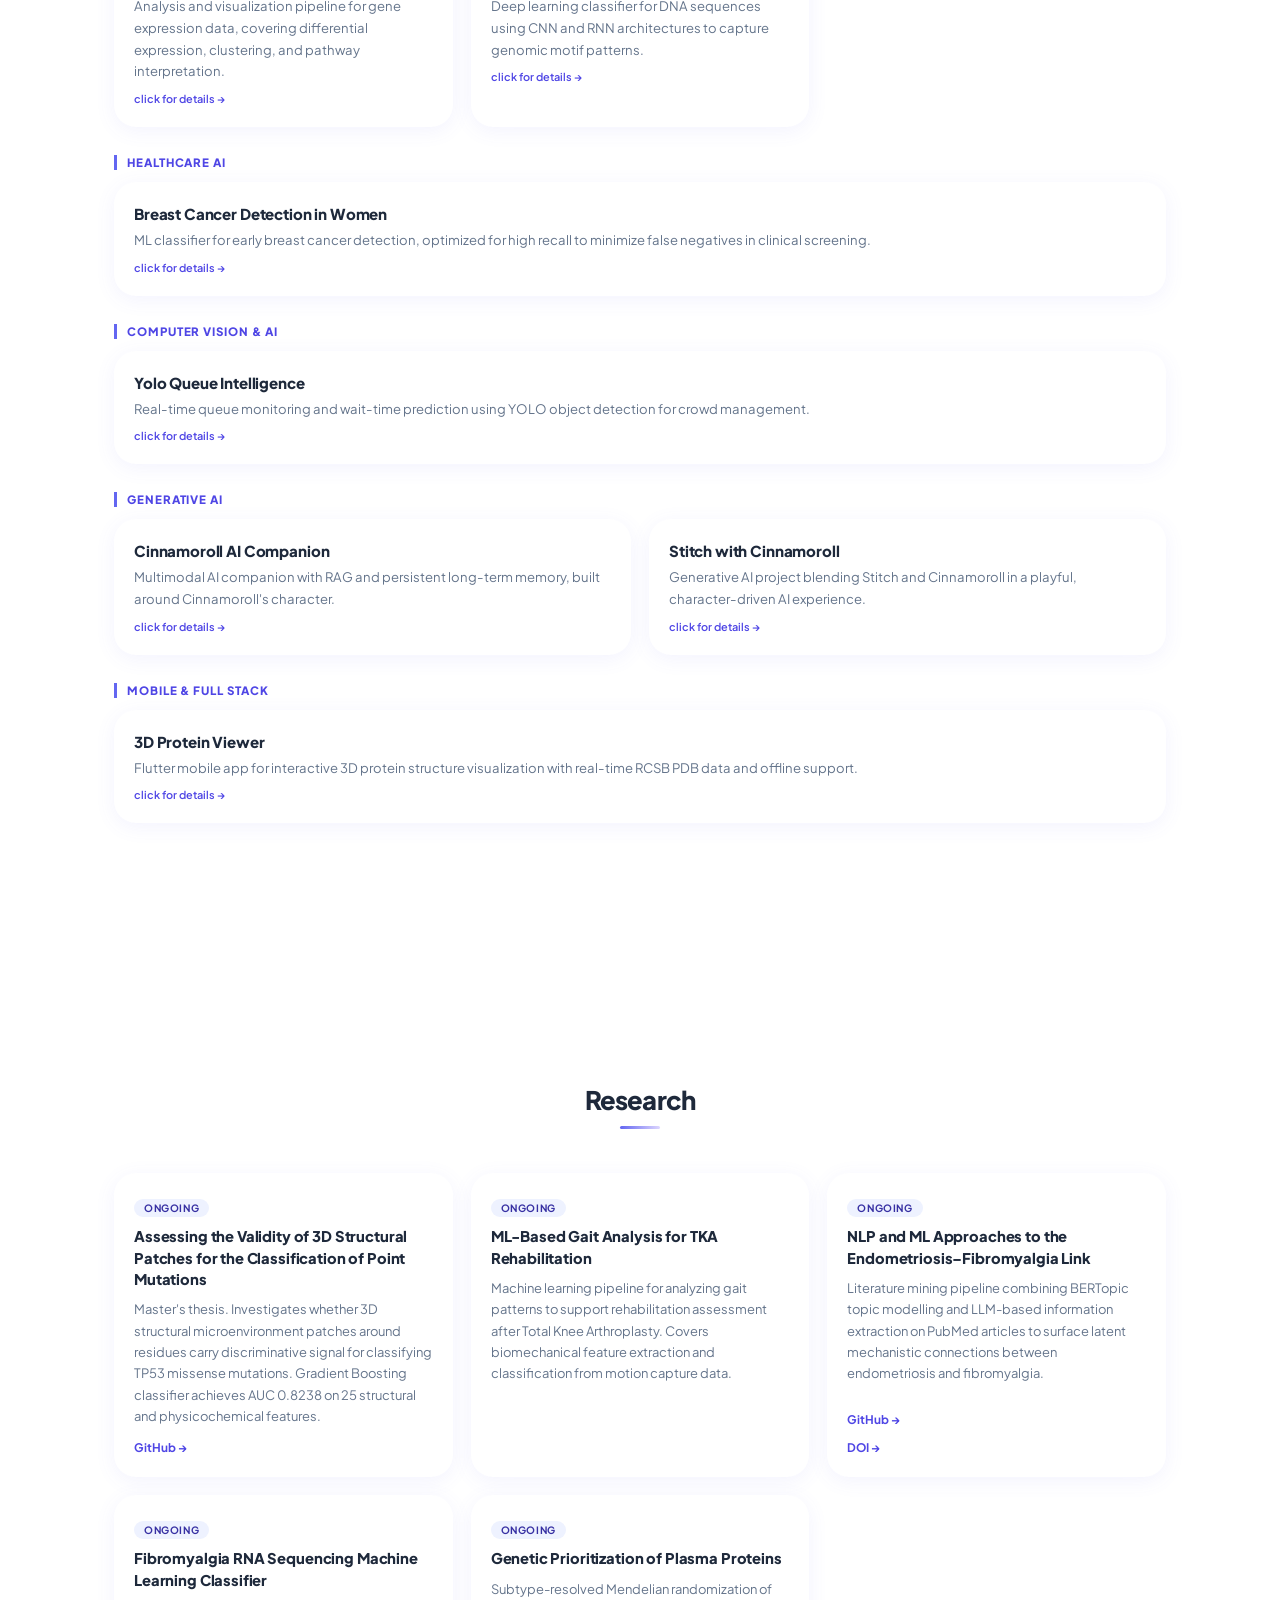
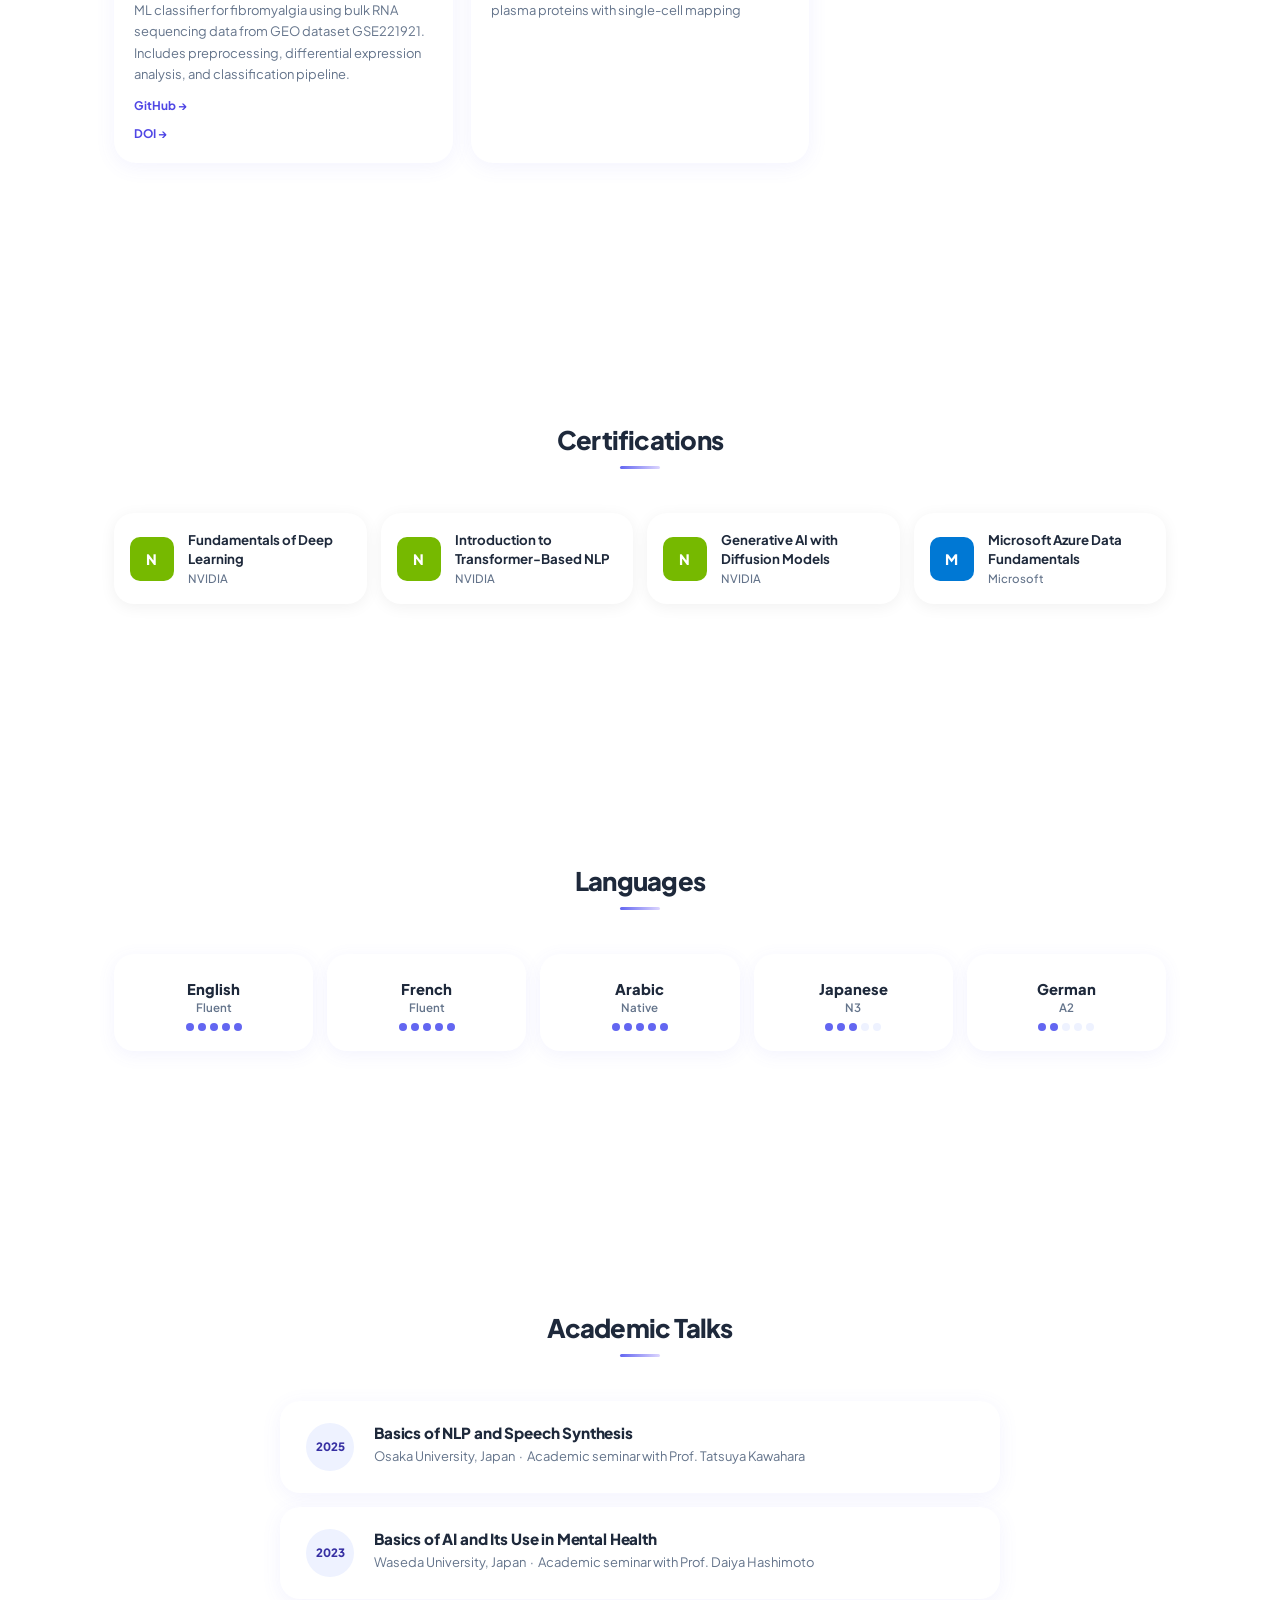
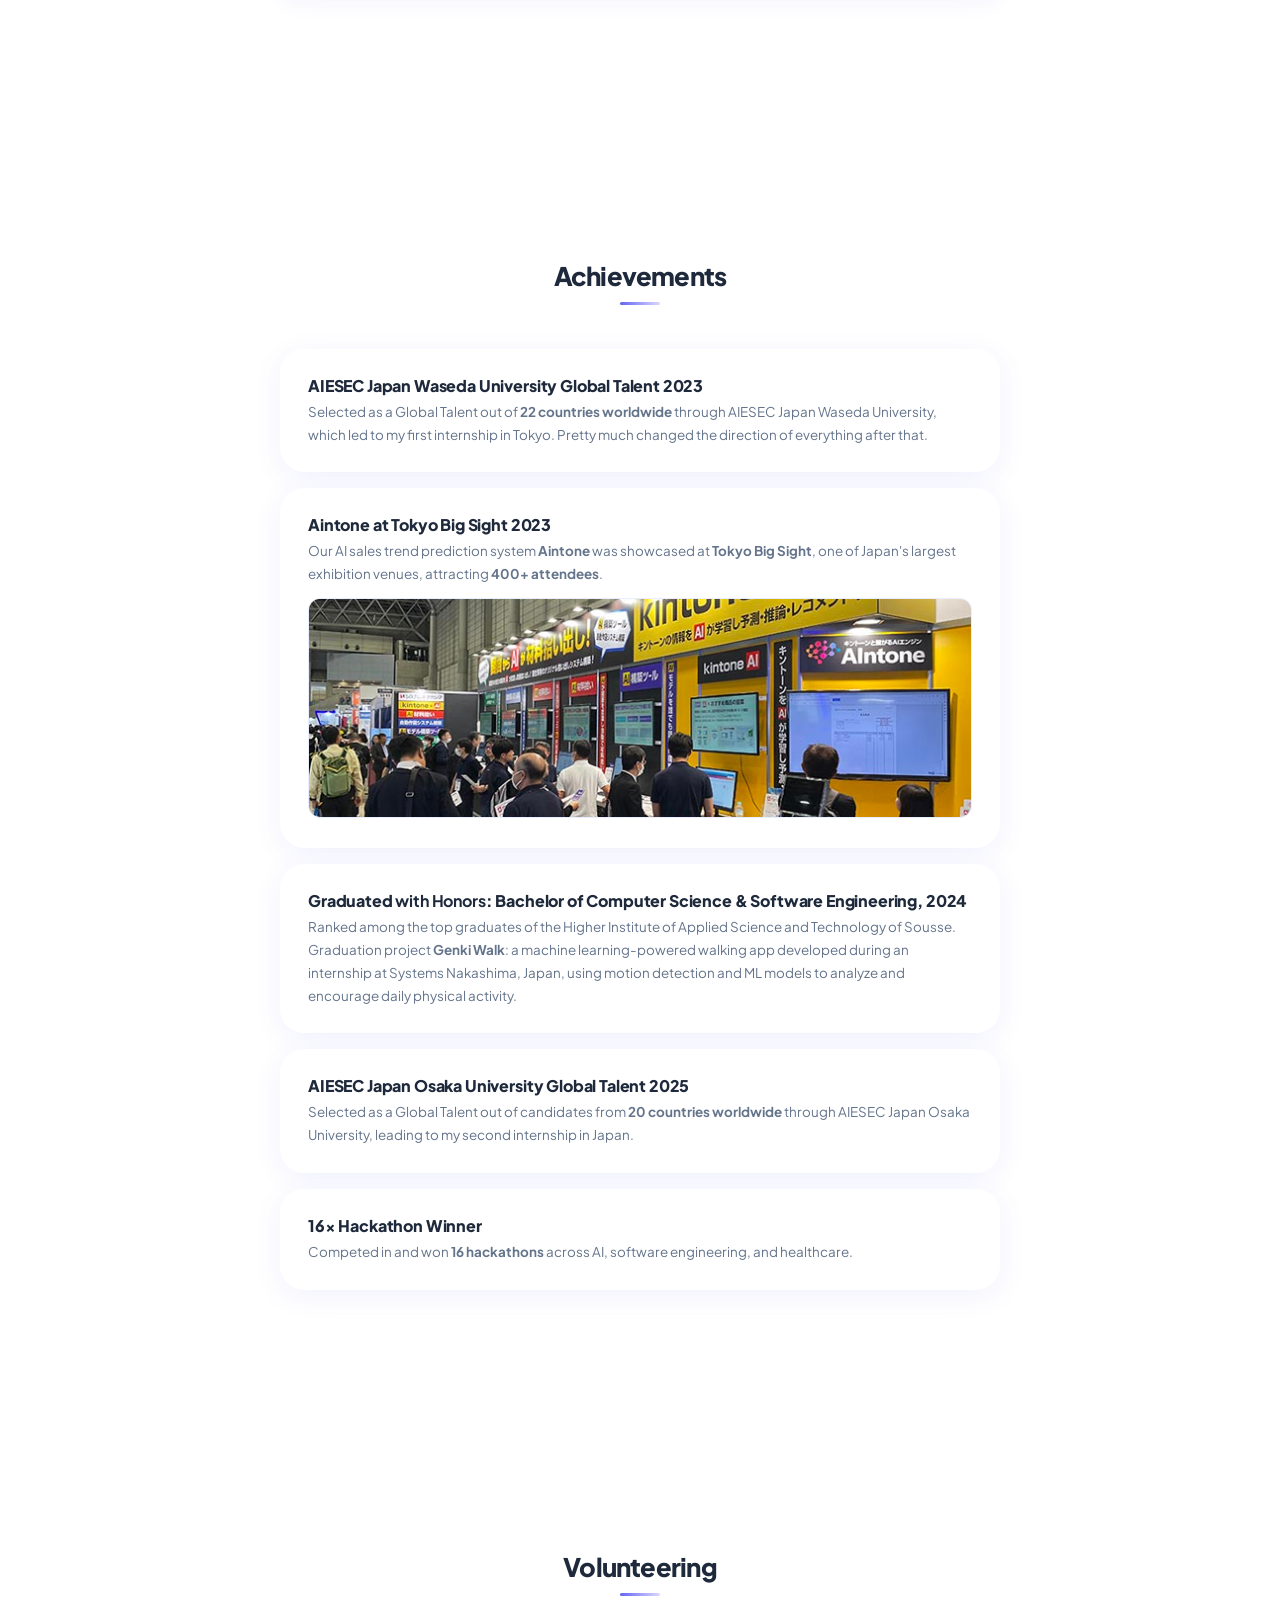
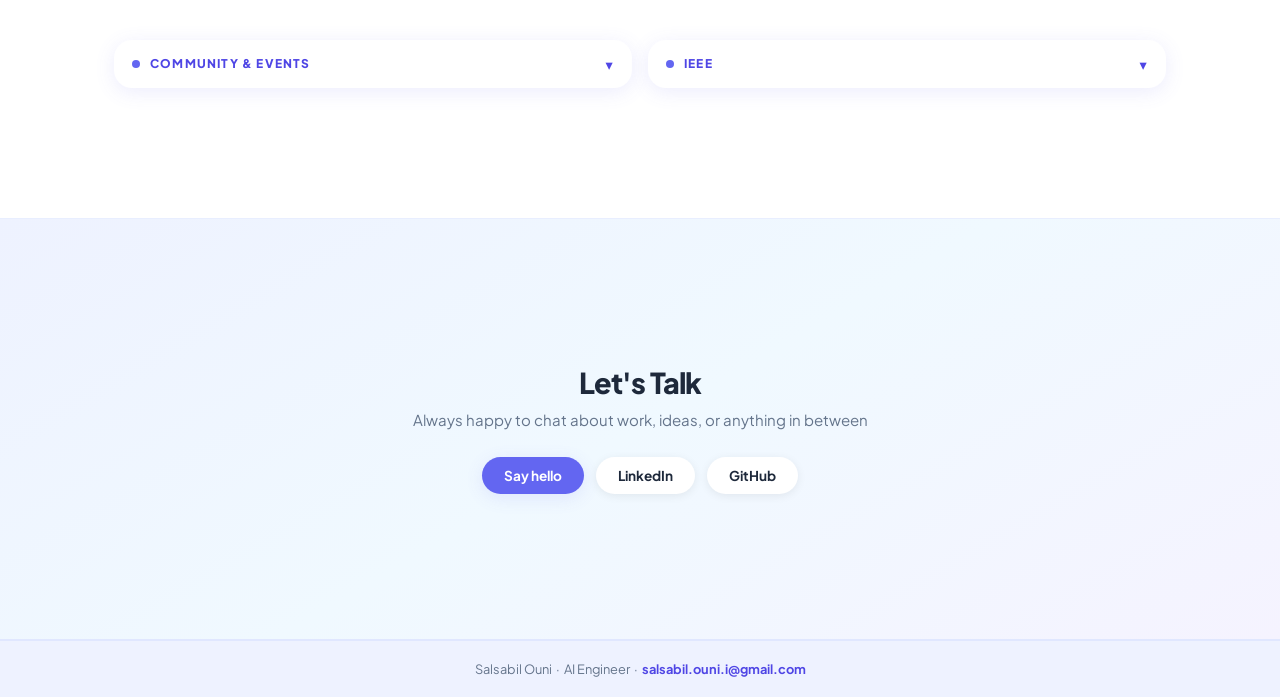
==== commit 75dbbb1a: "updated hero" ====
--- a/recruiter.html
+++ b/recruiter.html
@@ -3,7 +3,7 @@
 <head>
   <meta charset="UTF-8" />
   <meta name="viewport" content="width=device-width, initial-scale=1.0" />
-  <title>Salsabil Ouni ,  AI Engineer</title>
+  <title>Salsabil Ouni | AI Engineer</title>
   <link rel="icon" href="gifs/cinnamoroll-kawaii.webp" type="image/webp" />
   <link rel="stylesheet" href="css/recruiter.css" />
 </head>
@@ -33,7 +33,7 @@
       <a href="index.html" class="fun-card" id="fun-tip" tabindex="-1">
         <img src="gifs/cinnamoroll-hi.gif" alt="" />
         <span class="fun-text"><strong>psst, there's a cuter version of me!</strong>
-        <span>Cinnamoroll, clouds and a cozy stitch game. Come say hi →</span></span>
+        <span>Cinnamoroll, clouds and a cozy stitch game. Come say hi ←  </span></span>
       </a>
     </div>
     
@@ -47,8 +47,18 @@
   <div class="hero-content">
     <h1 class="hero-title">Salsabil <span>Ouni</span></h1>
     <p class="hero-sub">AI & ML Engineer · Full Stack · Protein Bioinformatics</p>
+    <p class="hero-tagline">Researcher by training, engineer by instinct, at the intersection of AI, biology, and code</p>
     <p class="hero-loc">Tunisia, Sousse </p>
     <div class="hero-badge"><span class="hero-badge-dot"></span> Open to opportunities</div>
+    <div class="hero-stats">
+      <div class="hs"><span class="hs-num">16×</span><span class="hs-lbl">hackathon winner</span></div>
+      <div class="hs-div"></div>
+      <div class="hs"><span class="hs-num">7</span><span class="hs-lbl">internships · Tunisia & Japan</span></div>
+      <div class="hs-div"></div>
+      <div class="hs"><span class="hs-num">8</span><span class="hs-lbl">presentations in Japan</span></div>
+      <div class="hs-div"></div>
+      <div class="hs"><span class="hs-num">5</span><span class="hs-lbl">languages spoken</span></div>
+    </div>
     <div class="hero-btns">
       <a href="mailto:salsabil.ouni.i@gmail.com" class="btn btn-p">Get in touch</a>
       <button onclick="document.getElementById('resume-modal').classList.add('open')" class="btn btn-s">View Resume</button>
@@ -65,7 +75,7 @@
   <div class="about-card reveal"> 
     <div class="about-text">
       <h3>Salsabil Ouni</h3>
-      <p>AI engineer with six internships across Japan and Tunisia, building production systems at the intersection of machine learning and real-world impact:  Protein engineering, Machine learning in genetics and healthcare , Arabic Text to speech engine at 97% intelligibility, a rehabilitation AI powered System used by 36 patients, and a medical imaging model at 96% accuracy.</p>
+      <p>AI engineer with 7 internships across Japan and Tunisia, building production systems at the intersection of machine learning and real-world impact: protein engineering, machine learning in genetics and healthcare, an Arabic text-to-speech engine at 97% intelligibility, a rehabilitation AI system used by 36 patients, and a medical imaging model at 96% accuracy.</p>
       <p>Currently pursuing two concurrent degrees: an <strong>Engineering Diploma in AI &amp; Data Science</strong> and a <strong>Master's in Molecular Medicine AI</strong>, with research focused on applying deep learning to genomics, immunology, and protein structure prediction.</p>
       <p>Multilingual in Arabic, English, French, Japanese, and German, with one year of experience in Tokyo and Osaka and a track record of leading technical projects in cross-cultural environments.</p>
       <div class="about-links">
@@ -92,13 +102,13 @@
           <span class="ti-date">Feb 2026 – Present</span>
         </div>
         <ul>
-          <li>Characterized <strong>3D structural microenvironments</strong> in the <strong>TP53</strong> DNA-binding domain by integrating experimental <strong>ΔΔG</strong> data with FoldX alanine-scanning to identify stability hotspots and spatially connected residue patches.</li>
-
-<li>Built an automated <strong>Python</strong> pipeline for PDB structure selection, hotspot/patch detection, microenvironment scoring, and statistical analysis using <strong>FoldX</strong>, <strong>BioPython</strong>, and <strong>FreeSASA</strong>.</li>
-
-<li>Validated the association between structural patches and variant impact using <strong>Fisher's exact test</strong>, <strong>Spearman correlation</strong>, confounder-adjusted regression, sensitivity analyses, and independent <strong>MaveDB</strong> functional datasets, identifying solvent burial as the primary driver of the observed signal.</li>
-      <a href="https://github.com/Salsabil-Ouni/Assessing-the-Validity-of-3D-Structural-Patches" target="_blank" class="al github">GitHub</a>
-
+          <li>Designed and conducted a computational study of <strong>TP53 missense mutations</strong> to investigate how 3D structural environments influence protein variant impact, as part of a Molecular Medicine master's dissertation.</li>
+          <li>Developed a reproducible <strong>Python</strong> pipeline integrating experimental <strong>ΔΔG</strong> data, <strong>FoldX</strong> stability analysis, <strong>FreeSASA</strong> solvent accessibility, structural patch analysis, and statistical modelling.</li>
+          <li>Validated findings against two independent <strong>deep mutational scanning</strong> datasets and identified <strong>solvent burial</strong> as a major factor associated with variant impact.</li>
+          <li>Applied <strong>statistical modelling and machine learning</strong> to assess variant classification performance using controlled feature sets and baseline comparisons.</li>
+          <li>Integrated protein structure and sequence data from <strong>PDB</strong>, <strong>AlphaFold</strong>, and <strong>UniProt</strong> using <strong>Biopython</strong> and <strong>PyMOL</strong> to generate interpretable, quantitative results.</li>
+        </ul>
+        <a href="https://github.com/Salsabil-Ouni/Assessing-the-Validity-of-3D-Structural-Patches" target="_blank" class="al github">GitHub</a>
       </div>
     </div>
 
@@ -110,8 +120,9 @@
           <span class="ti-date">Jul – Sep 2025</span>
         </div>
         <ul>
-          <li>Designed an AI-driven <strong>Arabic Text-to-Speech</strong> system using <strong>VITS</strong>, achieving <span class="chip">97% intelligibility</span> and human-like prosody.</li>
-          <li>Deployed a <strong>Python–Svelte</strong> web interface containerized with <strong>Docker</strong>, enabling real-time synthesis with <span class="chip">&lt;1.5s latency</span>.</li>
+          <li>Designed and trained an AI-driven <strong>Arabic Text-to-Speech</strong> synthesis system using <strong>VITS</strong> (Variational Inference with adversarial learning), achieving <span class="chip">97% intelligibility</span> with natural-sounding prosody and intonation.</li>
+          <li>Built a full production pipeline from data preprocessing to model training, handling Arabic phonetic complexity and diacritics to produce human-like speech output.</li>
+          <li>Deployed the system as a <strong>Python–Svelte</strong> web interface containerized with <strong>Docker</strong>, enabling real-time synthesis with <span class="chip">&lt;1.5s latency</span> and interactive audio playback.</li>
         </ul>
       </div>
     </div>
@@ -124,8 +135,9 @@
           <span class="ti-date">Jun – Oct 2024</span>
         </div>
         <ul>
-          <li>Developed an AI model to generate <strong>medical reports from X-ray thorax images</strong>, achieving <span class="chip">96% accuracy</span>.</li>
-          <li>Utilized <strong>LLM Transformer models</strong>, <strong>CNN</strong>, and <strong>Streamlit</strong> for deployment.</li>
+          <li>Built an end-to-end multimodal medical AI pipeline that reads <strong>thoracic X-rays</strong> and automatically generates structured diagnostic reports, combining <strong>CNN</strong> image analysis with <strong>Transformer</strong> and <strong>LLM</strong>-based report generation, achieving <span class="chip">96% validation performance</span>.</li>
+          <li>Handled the full ML lifecycle: dataset curation, augmentation, model architecture design, training, evaluation, and clinical report formatting, working on real medical imaging data from scratch.</li>
+          <li>Deployed as an interactive <strong>Streamlit</strong> application with model evaluation dashboards, prediction visualization, and side-by-side report comparison for clinical review.</li>
         </ul>
       </div>
     </div>
@@ -138,8 +150,10 @@
           <span class="ti-date">Feb – May 2024</span>
         </div>
         <ul>
-          <li>Developed <strong>"Genki Walk"</strong> AI rehabilitation system used by <span class="chip">36+ patients</span>, achieving <span class="chip">91% gait accuracy</span> with MediaPipe &amp; Transformers.</li>
-          <li>Built <strong>Django–Vue.js</strong> architecture deployed on <strong>AWS</strong> for real-time progress tracking.</li>
+          <li>Developed <strong>Genki Walk</strong> (graduation project): a sensor-free AI rehabilitation monitoring system for post-TKA patients, built entirely from scratch in a Japanese clinical environment with real data from <span class="chip">36+ patients</span>.</li>
+          <li>Engineered a video-based gait analysis pipeline using <strong>MediaPipe</strong> pose estimation to extract biomechanical parameters from raw footage without any wearable sensors, eliminating hardware cost barriers for clinics.</li>
+          <li>Designed and benchmarked <strong>Transformer</strong>, <strong>RNN</strong>, and <strong>LSTM</strong> architectures for gait classification, achieving <span class="chip">91% accuracy</span>, validated against clinical assessments from a Japanese rehabilitation center.</li>
+          <li>Delivered a full-stack <strong>AWS</strong>-hosted platform (<strong>Django</strong> + <strong>Vue.js</strong>) enabling clinicians to remotely track patient recovery progress over time with visual analytics dashboards.</li>
         </ul>
       </div>
     </div>
@@ -152,8 +166,9 @@
           <span class="ti-date">Aug – Oct 2023</span>
         </div>
         <ul>
-          <li>Engineered <strong>"Aintone"</strong> sales trend prediction via Kintone + PyTorch, achieving <span class="chip">90% accuracy</span>, with Vue.js + Django.</li>
-          <li>Showcased at <strong>Tokyo Big Sight 2023</strong>, attracting <span class="chip">500+ attendees</span>.</li>
+          <li>Engineered <strong>Aintone</strong>, an AI sales forecasting platform for <strong>Kintone</strong> (a major Japanese enterprise no-code platform) using <strong>PyTorch</strong> time-series predictive models achieving <span class="chip">92% accuracy</span>, with a <strong>Django</strong> backend and <strong>Vue.js</strong> frontend.</li>
+          <li>Acted as technical-business liaison between the engineering team and Japanese business stakeholders: gathered requirements, translated business goals into model specifications, and managed delivery expectations across language and cultural barriers.</li>
+          <li>Presented the product at <strong>Tokyo Big Sight 2023</strong>, one of Japan's largest technology exhibitions, to <span class="chip">400+ attendees</span>, pitching the platform to enterprise clients and receiving industry recognition.</li>
         </ul>
       </div>
     </div>
@@ -166,8 +181,9 @@
           <span class="ti-date">Jun – Aug 2023</span>
         </div>
         <ul>
-          <li>Created a <strong>chatbot</strong> for generating personalized CVs and cover letters.</li>
-          <li>Leveraged <strong>Django</strong>, <strong>TensorFlow</strong>, and <strong>SpaCy</strong> for NLP.</li>
+          <li>Built an <strong>NLP-powered career assistant chatbot</strong> that automatically generates fully personalized CVs and cover letters, using <strong>TensorFlow</strong> for model training, <strong>spaCy</strong> for semantic text processing, and <strong>Django</strong> for the backend API.</li>
+          <li>Designed custom text-understanding pipelines that analyze user profiles, extract relevant skills and experiences, and tailor the tone, structure, and content of each document to the specific job application context.</li>
+          <li>Delivered a working end-to-end conversational interface that guides users through the document generation flow with no manual formatting required.</li>
         </ul>
       </div>
     </div>
@@ -176,12 +192,13 @@
       <div class="ti-dot">CO</div>
       <div class="ti-card">
         <div class="ti-hd">
-          <div><div class="ti-co">CONTINUOUS</div><div class="ti-role">Front End Intern</div><div class="ti-loc">Sousse, Tunisia</div></div>
+          <div><div class="ti-co">CONTINUOUS</div><div class="ti-role">Front End Developer Intern</div><div class="ti-loc">Sousse, Tunisia</div></div>
           <span class="ti-date">Jun – Aug 2022</span>
         </div>
         <ul>
-          <li>Contributed to the development of <strong>Expert Santé</strong>, a medical awareness platform serving <span class="chip">1,000+ users</span>.</li>
-          <li>Designed and implemented the frontend using the <strong>Angular Framework</strong>.</li>
+          <li>Took full ownership of the frontend for <strong>Expert Santé</strong>, a medical awareness platform serving <span class="chip">1,000+ users</span>, delivering a polished, responsive interface independently from scratch.</li>
+          <li>Architected component structure, routing, and API integration in <strong>Angular</strong>, consuming REST endpoints to serve dynamic medical content and user-specific health information in real time.</li>
+          <li>Gained hands-on experience translating medical UX requirements into clean, accessible UI code, laying the foundation for subsequent AI-focused internships.</li>
         </ul>
       </div>
     </div>
@@ -197,18 +214,21 @@
   <div class="edu-grid">
     <div class="edu-card reveal">
       <div class="edu-school">Faculty of Medicine Ibn El Jazzar of Sousse</div>
-      <div class="edu-deg">Master's in Molecular Medicine — AI applied to Genetics, Immunology &amp; Microbiology</div>
+      <div class="edu-deg">Master's in Molecular Medicine: AI Applied to Genetics, Immunology &amp; Microbiology</div>
       <span class="edu-yr">2024 – Present</span>
+      <div class="edu-courses"><strong>Coursework:</strong> Genomics, Bioinformatics, Immunology, Molecular Biology, Biostatistics, Biomedical Data Analysis</div>
     </div>
     <div class="edu-card reveal">
       <div class="edu-school">Polytechnic School of Sousse</div>
       <div class="edu-deg">Engineering Diploma in Artificial Intelligence and Data Science</div>
       <span class="edu-yr">2024 – Present</span>
+      <div class="edu-courses"><strong>Coursework:</strong> Machine Learning, Deep Learning, NLP, Big Data Analytics, Computer Vision, MLOps, Statistical Programming with R, Distributed Computing, AI Model Deployment, Graph Algorithms</div>
     </div>
     <div class="edu-card reveal">
       <div class="edu-school">Higher Institute of Applied Science and Technology of Sousse</div>
       <div class="edu-deg">Bachelor of Computer Science &amp; Software Engineering <strong>with Honors</strong></div>
       <span class="edu-yr">2021 – 2024</span>
+      <div class="edu-courses"><strong>Coursework:</strong> Algorithms &amp; Data Structures, OOP (C++, Java), Database Systems (SQL, Oracle), Software Engineering, Web Development (React), Mobile Development, Linux, Debugging &amp; Software Testing</div>
     </div>
   </div>
 </section>
@@ -246,45 +266,117 @@
 <div id="proj-wrap">
 <section id="projects">
   <div class="sec-hd"><h2 class="sec-title">Projects</h2><div class="sec-line"></div></div>
+
+  <div class="proj-cat-label">Bioinformatics &amp; AI</div>
   <div class="proj-grid">
-
-    <div class="pc reveal"
-      data-name="Per-Residue Protein Secondary Structure Prediction" 
-      data-desc="Deep learning pipeline predicting per-residue secondary structure (helix, sheet, coil) on protein sequences. Compares four architectures: CNN, BiGRU, BiLSTM, and hybrid — BiLSTM achieving 78.23% accuracy. Applied to human TP53 with interactive 3D visualization."
+    <div class="pc reveal"
+      data-name="Per-Residue Protein Secondary Structure Prediction"
+      data-desc="Deep learning pipeline predicting per-residue secondary structure (helix, sheet, coil) on protein sequences. Compares four architectures: CNN, BiGRU, BiLSTM, and hybrid BiLSTM achieving 78.23% accuracy. Applied to human TP53 with interactive 3D visualization."
       data-tech="PyTorch,BiLSTM,CNN,BiGRU,NumPy,scikit-learn,py3Dmol,Matplotlib"
       data-video="media/protein_secondary_structure_predictor.mp4"
       data-demo="" data-github="https://github.com/Salsabil-Ouni/Per-Residue-Protein-Secondary-Structure-Prediction">
-      <div class="pc-name">Per-Residue Secondary Structure Prediction</div>
+      <div class="pc-name">Protein Secondary Structure Prediction</div>
       <div class="pc-desc">BiLSTM model predicting helix/sheet/coil at each residue with 78.23% accuracy, applied to human TP53 with 3D visualization.</div>
       <div class="pc-hint">click for details →</div>
     </div>
-
-    <div class="pc reveal"
-      data-name="Protein 3D Viewer" 
+    <div class="pc reveal"
+      data-name="Protein Thermostability Prediction"
+      data-desc="Binary classifier predicting whether a protein survives extreme heat (>75°C) from sequence alone, no 3D structure needed. Trained on 16,500 UniProt proteins with 429 extracted features, achieving 93.8% accuracy and 0.983 ROC-AUC with HistGradientBoosting."
+      data-tech="Python,scikit-learn,Streamlit,pandas,NumPy,UniProt"
+      data-demo="" data-github="https://github.com/Salsabil-Ouni/Protein-Thermostability-Prediction">
+      <div class="pc-name">Protein Thermostability Prediction</div>
+      <div class="pc-desc">93.8% accuracy classifier predicting protein heat stability (&gt;75°C) from sequence features alone, trained on 16,500 UniProt proteins.</div>
+      <div class="pc-hint">click for details →</div>
+    </div>
+    <div class="pc reveal"
+      data-name="Protein Function Classification via ESM-2 and Contact Map Fusion"
+      data-desc="Multimodal deep learning pipeline that fuses ESM-2 protein language model embeddings with predicted contact maps (EfficientNet-B0) to classify proteins into Enzyme Commission (EC) classes. Combines sequence-level and structural-level representations for richer function prediction."
+      data-tech="Python,ESM-2,EfficientNet-B0,PyTorch,scikit-learn,pandas,NumPy,Transformers"
+      data-demo="" data-github="https://github.com/Salsabil-Ouni/Protein-Function-Classification-via-ESM--2-and-Contact-Map-Fusion">
+      <div class="pc-name">Protein Function Classification (ESM-2 + Contact Maps)</div>
+      <div class="pc-desc">Multimodal fusion of ESM-2 sequence embeddings and contact map images (EfficientNet-B0) for Enzyme Commission class prediction.</div>
+      <div class="pc-hint">click for details →</div>
+    </div>
+    <div class="pc reveal"
+      data-name="Gene Expression Exploration"
+      data-desc="Exploratory analysis and visualization pipeline for gene expression datasets. Includes differential expression analysis, dimensionality reduction, clustering, and biological pathway interpretation."
+      data-tech="Python,R,pandas,seaborn,scikit-learn"
+      data-demo="" data-github="https://github.com/Salsabil-Ouni/Gene-expression">
+      <div class="pc-name">Gene Expression Exploration</div>
+      <div class="pc-desc">Analysis and visualization pipeline for gene expression data, covering differential expression, clustering, and pathway interpretation.</div>
+      <div class="pc-hint">click for details →</div>
+    </div>
+    <div class="pc reveal"
+      data-name="DNA Sequence Classification"
+      data-desc="Deep learning model for classifying DNA sequences into functional categories. Uses convolutional and recurrent architectures to capture motif patterns and long-range dependencies in genomic sequences."
+      data-tech="Python,PyTorch,scikit-learn,Biopython,NumPy"
+      data-demo="" data-github="https://github.com/Salsabil-Ouni/DNA-Classification-">
+      <div class="pc-name">DNA Sequence Classification</div>
+      <div class="pc-desc">Deep learning classifier for DNA sequences using CNN and RNN architectures to capture genomic motif patterns.</div>
+      <div class="pc-hint">click for details →</div>
+    </div>
+  </div>
+
+  <div class="proj-cat-label">Healthcare AI</div>
+  <div class="proj-grid">
+    <div class="pc reveal"
+      data-name="Breast Cancer Detection in Women"
+      data-desc="Machine learning pipeline for early breast cancer detection, combining clinical and imaging features to classify tumors as benign or malignant. Optimized for high recall to minimize false negatives."
+      data-tech="Python,scikit-learn,pandas,NumPy,Matplotlib"
+      data-demo="" data-github="">
+      <div class="pc-name">Breast Cancer Detection in Women</div>
+      <div class="pc-desc">ML classifier for early breast cancer detection, optimized for high recall to minimize false negatives in clinical screening.</div>
+      <div class="pc-hint">click for details →</div>
+    </div>
+  </div>
+
+  <div class="proj-cat-label">Computer Vision &amp; AI</div>
+  <div class="proj-grid">
+    <div class="pc reveal"
+      data-name="Yolo Queue Intelligence"
+      data-desc="Real-time queue analysis system using YOLO object detection to monitor, count, and predict wait times in queuing scenarios. Provides actionable intelligence for crowd and queue management."
+      data-tech="Python,YOLO,OpenCV,NumPy"
+      data-demo="" data-github="https://github.com/Salsabil-Ouni/Queue-Intelligence">
+      <div class="pc-name">Yolo Queue Intelligence</div>
+      <div class="pc-desc">Real-time queue monitoring and wait-time prediction using YOLO object detection for crowd management.</div>
+      <div class="pc-hint">click for details →</div>
+    </div>
+  </div>
+
+  <div class="proj-cat-label">Generative AI</div>
+  <div class="proj-grid">
+    <div class="pc reveal"
+      data-name="Cinnamoroll Multimodal AI Companion"
+      data-desc="A multimodal AI companion built around Cinnamoroll, featuring RAG (Retrieval-Augmented Generation) and long-term memory. Maintains persistent context across sessions, supports multimodal input, and creates a character-driven conversational experience that remembers past interactions."
+      data-tech="Python,RAG,LangChain,ChromaDB,OpenAI,Multimodal AI,Long-Term Memory"
+      data-demo="" data-github="https://github.com/Salsabil-Ouni/Cinnamoroll-Multimodal-AI-Companion-with-RAG-and-Long-Term-Memory">
+      <div class="pc-name">Cinnamoroll AI Companion</div>
+      <div class="pc-desc">Multimodal AI companion with RAG and persistent long-term memory, built around Cinnamoroll's character.</div>
+      <div class="pc-hint">click for details →</div>
+    </div>
+    <div class="pc reveal"
+      data-name="Stitch with Cinnamoroll"
+      data-desc="A creative generative AI project combining Stitch and Cinnamoroll characters in an interactive AI-driven experience. Explores character fusion, generative storytelling, and playful AI interaction design."
+      data-tech="Python,Generative AI,OpenAI"
+      data-demo="" data-github="https://github.com/Salsabil-Ouni/Stitch-with-Cinnamoroll">
+      <div class="pc-name">Stitch with Cinnamoroll</div>
+      <div class="pc-desc">Generative AI project blending Stitch and Cinnamoroll in a playful, character-driven AI experience.</div>
+      <div class="pc-hint">click for details →</div>
+    </div>
+  </div>
+
+  <div class="proj-cat-label">Mobile &amp; Full Stack</div>
+  <div class="proj-grid">
+    <div class="pc reveal"
+      data-name="Protein 3D Viewer"
       data-desc="Flutter mobile app for interactive 3D protein structure visualization using the RCSB Protein Data Bank API. Features JWT authentication, real-time PDB data fetching, NGL.js molecular rendering inside a WebView, physicochemical property extraction, and offline support via Hive local storage."
       data-tech="Flutter,Dart,NGL.js,Riverpod,Hive,Firebase,dio,RCSB PDB API"
       data-video="media/protein3DViewer.mp4"
       data-demo="" data-github="https://github.com/Salsabil-Ouni/Protein-3D-Viewer">
-      <div class="pc-name">Protein 3D Viewer</div>
+      <div class="pc-name">3D Protein Viewer</div>
       <div class="pc-desc">Flutter mobile app for interactive 3D protein structure visualization with real-time RCSB PDB data and offline support.</div>
       <div class="pc-hint">click for details →</div>
     </div>
-
-    <div class="pc reveal"
-      data-name="Protein Thermostability Prediction" 
-      data-desc="Binary classifier predicting whether a protein survives extreme heat (>75°C) from sequence alone — no 3D structure needed. Trained on 16,500 UniProt proteins with 429 extracted features, achieving 93.8% accuracy and 0.983 ROC-AUC with HistGradientBoosting."
-      data-tech="Python,scikit-learn,Streamlit,pandas,NumPy,UniProt"
-      data-demo="" data-github="https://github.com/Salsabil-Ouni/Protein-Thermostability-Prediction">
-      <div class="pc-name">Protein Thermostability Prediction</div>
-      <div class="pc-desc">93.8% accuracy classifier predicting protein heat stability (&gt;75°C) from sequence features alone, trained on 16,500 UniProt proteins.</div>
-      <div class="pc-hint">click for details →</div>
-    </div>
-
-    <div class="pc reveal" style="background:var(--sky-light);cursor:default;">
-      <div class="pc-name">more coming soon</div>
-      <div class="pc-desc">Always building something new: NLP, healthcare AI, computational biology — whatever turns out to be interesting.</div>
-    </div>
-
   </div>
 </section>
 </div>
@@ -315,6 +407,7 @@
       <div class="rc-title">NLP and ML Approaches to the Endometriosis–Fibromyalgia Link</div>
       <div class="rc-desc">Literature mining pipeline combining BERTopic topic modelling and LLM-based information extraction on PubMed articles to surface latent mechanistic connections between endometriosis and fibromyalgia.</div>
             <a class="rc-link" href="https://github.com/Salsabil-Ouni/LLM-Based-NLP-Analysis-of-Fibromyalgia-and-Chronic-Pain-Subreddits" target="_blank" rel="noopener">GitHub →</a>
+      <a class="rc-link" href="https://doi.org/10.5281/zenodo.23286907" target="_blank" rel="noopener">DOI →</a>
 
     </div>
 
@@ -322,7 +415,15 @@
       <div class="rc-top"><span class="rc-badge">ongoing</span></div>
       <div class="rc-title">Fibromyalgia RNA Sequencing Machine Learning Classifier</div>
       <div class="rc-desc">ML classifier for fibromyalgia using bulk RNA sequencing data from GEO dataset GSE221921. Includes preprocessing, differential expression analysis, and classification pipeline.</div>
+      
       <a class="rc-link" href="https://github.com/Salsabil-Ouni/Fibromyalgia-RNA-sequencing-Machine-Learning-Classifier-GSE221921." target="_blank" rel="noopener">GitHub →</a>
+          <a class="rc-link" href="https://doi.org/10.5281/zenodo.23265023" target="_blank" rel="noopener">DOI →</a>
+
+    </div>
+    <div class="rc reveal">
+      <div class="rc-top"><span class="rc-badge">ongoing</span></div>
+      <div class="rc-title">Genetic Prioritization of Plasma Proteins</div>
+      <div class="rc-desc">Subtype-resolved Mendelian randomization of plasma proteins with single-cell mapping</div>
     </div>
 
   </div>
@@ -350,7 +451,7 @@
     <div class="lc reveal"><div class="lc-flag"></div><div class="lc-name">English</div><div class="lc-lvl">Fluent</div><div class="lc-dots"><div class="ld f"></div><div class="ld f"></div><div class="ld f"></div><div class="ld f"></div><div class="ld f"></div></div></div>
     <div class="lc reveal"><div class="lc-flag"></div><div class="lc-name">French</div><div class="lc-lvl">Fluent</div><div class="lc-dots"><div class="ld f"></div><div class="ld f"></div><div class="ld f"></div><div class="ld f"></div><div class="ld f"></div></div></div>
     <div class="lc reveal"><div class="lc-flag"></div><div class="lc-name">Arabic</div><div class="lc-lvl">Native</div><div class="lc-dots"><div class="ld f"></div><div class="ld f"></div><div class="ld f"></div><div class="ld f"></div><div class="ld f"></div></div></div>
-    <div class="lc reveal"><div class="lc-flag"></div><div class="lc-name">Japanese</div><div class="lc-lvl">N3</div><div class="lc-dots"><div class="ld f"></div><div class="ld f"></div><div class="ld f"></div><div class="ld f"></div><div class="ld"></div></div></div>
+    <div class="lc reveal"><div class="lc-flag"></div><div class="lc-name">Japanese</div><div class="lc-lvl">N3</div><div class="lc-dots"><div class="ld f"></div><div class="ld f"></div><div class="ld f"></div><div class="ld"></div><div class="ld"></div></div></div>
     <div class="lc reveal"><div class="lc-flag"></div><div class="lc-name">German</div><div class="lc-lvl">A2</div><div class="lc-dots"><div class="ld f"></div><div class="ld f"></div><div class="ld"></div><div class="ld"></div><div class="ld"></div></div></div>
   </div>
 </section>
@@ -389,15 +490,21 @@
   <div class="ach-grid">
     <div class="ach-card reveal">
       <div class="ach-text">
-        <h3>AIESEC Waseda Japan Global Talent 2023</h3>
-        <p>Selected as a Global Talent out of <strong>22 countries worldwide</strong> through AIESEC Waseda, which led to my first internship in Tokyo. Pretty much changed the direction of everything after that.</p>
+        <h3>AIESEC Japan Waseda University Global Talent 2023</h3>
+        <p>Selected as a Global Talent out of <strong>22 countries worldwide</strong> through AIESEC Japan Waseda University, which led to my first internship in Tokyo. Pretty much changed the direction of everything after that.</p>
       </div>
     </div>
     <div class="ach-card reveal">
       <div class="ach-text">
         <h3>Aintone at Tokyo Big Sight 2023</h3>
-        <p>Our AI sales trend prediction system <strong>Aintone</strong> was showcased at <strong>Tokyo Big Sight</strong>, one of Japan's largest exhibition venues, attracting <strong>500+ attendees</strong>.</p>
+        <p>Our AI sales trend prediction system <strong>Aintone</strong> was showcased at <strong>Tokyo Big Sight</strong>, one of Japan's largest exhibition venues, attracting <strong>400+ attendees</strong>.</p>
         <img src="media/aintone1.jpg" alt="Aintone at Tokyo Big Sight" class="ach-photo" />
+      </div>
+    </div>
+    <div class="ach-card reveal">
+      <div class="ach-text">
+        <h3>Graduated <strong>with Honors</strong>: Bachelor of Computer Science &amp; Software Engineering, 2024</h3>
+        <p>Ranked among the top graduates of the Higher Institute of Applied Science and Technology of Sousse. Graduation project <strong>Genki Walk</strong>: a machine learning-powered walking app developed during an internship at Systems Nakashima, Japan, using motion detection and ML models to analyze and encourage daily physical activity.</p>
       </div>
     </div>
     <div class="ach-card reveal">
@@ -409,9 +516,10 @@
     <div class="ach-card reveal">
       <div class="ach-text">
         <h3>16× Hackathon Winner</h3>
-        <p>Won <strong>16 hackathons</strong>, spanning AI, software development, and AI in healthcare.</p>
-      </div>
-    </div>
+        <p>Competed in and won <strong>16 hackathons</strong> across AI, software engineering, and healthcare.</p>
+      </div>
+    </div>
+    
   </div>
 </section>
 </div>
@@ -420,13 +528,38 @@
 <div id="vol-wrap">
 <section id="volunteering">
   <div class="sec-hd"><h2 class="sec-title">Volunteering</h2><div class="sec-line"></div></div>
-  <div class="vol-grid">
-    <div class="vc reveal"><div><div class="vc-title">TEDx Hadrumet</div><div class="vc-role">Marketing Manager</div><span class="vc-yr">2025</span></div></div>
-    <div class="vc reveal"><div><div class="vc-title">AIESEC Global Talents</div><div class="vc-role">Outgoing Global Talents Team Member</div><span class="vc-yr">2025</span></div></div>
-    <div class="vc reveal"><div><div class="vc-title">IEEE Sight Group ISSATSO SB</div><div class="vc-role">Chairwoman</div><span class="vc-yr">2024</span></div></div>
-    <div class="vc reveal"><div><div class="vc-title">IEEE Computer Society ISSATSO SB</div><div class="vc-role">Vice Chairwoman</div><span class="vc-yr">2023</span></div></div>
-    <div class="vc reveal"><div><div class="vc-title">IEEE Women in Engineering ISSATSO SB</div><div class="vc-role">Vice Chairwoman</div><span class="vc-yr">2022</span></div></div>
-    <div class="vc reveal"><div><div class="vc-title">IEEE ISSATSO Student Branch</div><div class="vc-role">External Relations Committee Lead</div><span class="vc-yr">2022</span></div></div>
+  <div class="vol-groups">
+
+    <details class="vol-group">
+      <summary>Community &amp; Events</summary>
+      <div class="vol-grid">
+        <div class="vc reveal"><div><div class="vc-title">TEDx Hadrumet</div><div class="vc-role">Marketing Manager</div><span class="vc-yr">2025</span></div></div>
+        <div class="vc reveal"><div><div class="vc-title">AIESEC Global Talents</div><div class="vc-role">Outgoing Global Talents Team Member</div><span class="vc-yr">2025</span></div></div>
+        <div class="vc reveal"><div><div class="vc-title">GAICA: Global AI Congress Africa</div><div class="vc-role">Volunteer Staff</div><span class="vc-yr">2025</span></div></div>
+        <div class="vc reveal"><div><div class="vc-title">4C ISSATSO</div><div class="vc-role">Student Ambassador</div><span class="vc-yr">2021 – 2024</span></div></div>
+        <div class="vc reveal"><div><div class="vc-title">Google Developer Student Clubs</div><div class="vc-role">Core Team Member</div><span class="vc-yr">2021</span></div></div>
+      </div>
+    </details>
+
+    <details class="vol-group">
+      <summary>IEEE</summary>
+      <div class="vol-grid">
+        <div class="vc reveal"><div><div class="vc-title">Sight Group ISSATSO SB</div><div class="vc-role">Chairwoman</div><span class="vc-yr">2024</span></div></div>
+        <div class="vc reveal"><div><div class="vc-title">Sensors Council</div><div class="vc-role">Affiliate</div><span class="vc-yr">2024</span></div></div>
+        <div class="vc reveal"><div><div class="vc-title">RocketBot Robotics Competition ISSATSO SB</div><div class="vc-role">Organizing Committee Member</div><span class="vc-yr">2023 &amp; 2024</span></div></div>
+        <div class="vc reveal"><div><div class="vc-title">Computer Society ISSATSO SB</div><div class="vc-role">Vice Chairwoman</div><span class="vc-yr">2023</span></div></div>
+        <div class="vc reveal"><div><div class="vc-title">IASTAM</div><div class="vc-role">Ambassador</div><span class="vc-yr">2023</span></div></div>
+        <div class="vc reveal"><div><div class="vc-title">Women in Engineering ISSATSO SB</div><div class="vc-role">Vice Chairwoman</div><span class="vc-yr">2022</span></div></div>
+        <div class="vc reveal"><div><div class="vc-title">ISSATSO Student Branch</div><div class="vc-role">External Relations Committee Lead</div><span class="vc-yr">2022</span></div></div>
+        <div class="vc reveal"><div><div class="vc-title">Day Region 8</div><div class="vc-role">Global Ambassador</div><span class="vc-yr">2022</span></div></div>
+        <div class="vc reveal"><div><div class="vc-title">Go Data Science Competition ENSI SB</div><div class="vc-role">Ambassador</div><span class="vc-yr">2022</span></div></div>
+        <div class="vc reveal"><div><div class="vc-title">Robotics and Automation Society ISSATSO SB</div><div class="vc-role">Community Volunteer</div><span class="vc-yr">2021 – 2024</span></div></div>
+        <div class="vc reveal"><div><div class="vc-title">IAS Tunisia Section Chapter</div><div class="vc-role">Co Project Manager</div><span class="vc-yr">2021</span></div></div>
+        <div class="vc reveal"><div><div class="vc-title">Machine Learning Marathon 2.0 ESSTHS</div><div class="vc-role">Ambassador</div><span class="vc-yr">2023</span></div></div>
+        <div class="vc reveal"><div><div class="vc-title">Fly Me to Knowledge ISSATSO SB</div><div class="vc-role">Organizing Committee Member</div><span class="vc-yr">2021</span></div></div>
+      </div>
+    </details>
+
   </div>
 </section>
 </div>
@@ -495,7 +628,7 @@
 <div id="resume-modal">
   <div class="modal-box">
     <div class="modal-header">
-      <span id="resume-modal-label">Resume — Salsabil Ouni</span>
+      <span id="resume-modal-label">Resume | Salsabil Ouni</span>
       <button class="modal-close" onclick="document.getElementById('resume-modal').classList.remove('open')" aria-label="Close">✕</button>
     </div>
     <iframe id="resume-iframe" src="" title="Resume"></iframe>
@@ -519,7 +652,7 @@
     fieldModal.classList.remove('open');
     if (cv) {
       resumeIframe.src = cv;
-      resumeLabel.textContent = 'Resume — Salsabil Ouni (' + track + ')';
+      resumeLabel.textContent = 'Resume , Salsabil Ouni (' + track + ')';
     }
     document.getElementById('resume-modal').classList.add('open');
   }
--- a/css/recruiter.css
+++ b/css/recruiter.css
@@ -106,17 +106,30 @@
   display:inline-flex; align-items:center; gap:6px;
   font-size:.72rem; font-weight:600; color:var(--blue-mid);
   background:#fff; border-radius:99px; padding:5px 14px;
-  margin-bottom:20px; margin-top:8px;
+  margin-bottom:24px; margin-top:12px;
   box-shadow:0 4px 16px var(--shadow);
 }
 .hero-badge-dot { width:7px; height:7px; border-radius:50%; background:#22C55E; flex-shrink:0; }
 .hero-title {
   font-size:clamp(2rem,5.5vw,3.6rem); font-weight:900; color:var(--text);
-  letter-spacing:-.04em; line-height:1.05; margin-bottom:12px;
+  letter-spacing:-.04em; line-height:1.05; margin-bottom:16px;
 }
 .hero-title span { color:var(--blue-mid); }
-.hero-sub { font-size:1rem; font-weight:500; color:var(--text-light); margin-bottom:8px; }
-.hero-loc { font-size:.85rem; color:var(--text-light); margin-bottom:32px; }
+.hero-sub { font-size:1rem; font-weight:500; color:var(--text-light); margin-bottom:12px; }
+.hero-tagline { font-size:.95rem; font-weight:600; color:var(--blue-dark); margin-bottom:14px; max-width:520px; text-align:center; line-height:1.5; }
+.hero-loc { font-size:.85rem; color:var(--text-light); margin-bottom:24px; }
+.hero-stats {
+  display:flex; align-items:stretch; flex-wrap:wrap; justify-content:center;
+  background:#fff; border-radius:24px; box-shadow:0 4px 24px var(--shadow);
+  margin-bottom:28px;
+}
+.hs {
+  display:flex; flex-direction:column; align-items:center; justify-content:center;
+  gap:8px; padding:28px 32px;
+}
+.hs-num { font-size:1.8rem; font-weight:800; color:var(--blue-mid); line-height:1; }
+.hs-lbl { font-size:.78rem; font-weight:500; color:var(--text-light); text-align:center; line-height:1.4; max-width:100px; }
+.hs-div { display:block; width:1px; background:var(--pink); align-self:stretch; margin:20px 0; }
 .hero-btns { display:flex; gap:10px; flex-wrap:wrap; justify-content:center; }
 
 /* â•â• ABOUT â•â• */
@@ -189,6 +202,7 @@
   display:inline-block; background:var(--sky); color:var(--blue-mid);
   padding:3px 12px; border-radius:6px; font-size:.74rem; font-weight:700;
 }
+.edu-courses { font-size:.76rem; color:var(--text-light); line-height:1.6; margin-top:10px; border-top:1px solid var(--pink); padding-top:8px; }
 
 /* â•â• SKILLS â•â• */
 #skills-wrap { background:transparent; padding:65px 0; }
@@ -218,6 +232,8 @@
   transition:all .25s; cursor:pointer;
 }
 .pc:hover  { transform:translateY(-7px); box-shadow:0 18px 44px rgba(99,102,241,.16); }
+.proj-cat-label { font-size:.72rem; font-weight:800; text-transform:uppercase; letter-spacing:.08em; color:var(--blue-mid); margin:28px 0 12px; padding-left:4px; border-left:3px solid var(--blue); padding-left:10px; }
+.proj-cat-label:first-of-type { margin-top:8px; }
 .pc-name   { font-weight:800; font-size:.94rem; color:var(--text); margin-bottom:6px; letter-spacing:-.01em; }
 .pc-desc   { font-size:.82rem; color:var(--text-light); line-height:1.65; }
 .pc-hint   { font-size:.68rem; color:var(--blue-mid); font-weight:600; margin-top:10px; }
@@ -338,7 +354,21 @@
 
 /* â•â• VOLUNTEERING â•â• */
 #vol-wrap { background:transparent; padding:65px 0; }
-.vol-grid { display:grid; grid-template-columns:repeat(auto-fit,minmax(260px,1fr)); gap:14px; }
+.vol-groups { display:grid; grid-template-columns:1fr 1fr; gap:16px; align-items:start; }
+.vol-group { background:#fff; border-radius:18px; box-shadow:0 4px 20px var(--shadow); }
+.vol-group summary {
+  list-style:none; display:flex; align-items:center; gap:10px;
+  font-size:.75rem; font-weight:800; text-transform:uppercase; letter-spacing:.1em;
+  color:var(--blue-mid); padding:15px 18px; cursor:pointer; user-select:none;
+  border-radius:18px; transition:background .2s;
+}
+.vol-group[open] summary { border-radius:18px 18px 0 0; background:#f5f8ff; border-bottom:1.5px solid #e8eeff; }
+.vol-group summary::-webkit-details-marker { display:none; }
+.vol-group summary::before { content:''; width:8px; height:8px; border-radius:50%; background:var(--blue); flex-shrink:0; }
+.vol-group summary::after { content:'▾'; margin-left:auto; font-size:.9rem; transition:transform .25s; flex-shrink:0; }
+.vol-group[open] summary::after { transform:rotate(-180deg); }
+.vol-group summary:hover { background:var(--sky); }
+.vol-grid { display:grid; grid-template-columns:repeat(auto-fit,minmax(220px,1fr)); gap:12px; padding:14px 16px 16px; }
 .vc {
   background:#fff; border-radius:20px; padding:20px 18px;
   box-shadow:0 3px 16px rgba(99,102,241,.08);
@@ -427,6 +457,7 @@
   #hero { padding:110px 20px 56px; }
   .about-links { justify-content:center; }
   .edu-grid,.proj-grid,.rsch-grid,.cert-grid,.vol-grid { grid-template-columns:1fr; }
+  .vol-groups { grid-template-columns:1fr; }
   .lang-grid { grid-template-columns:repeat(2,1fr); }
   .ach-card { flex-direction:column; }
   .timeline::before { left:20px; }
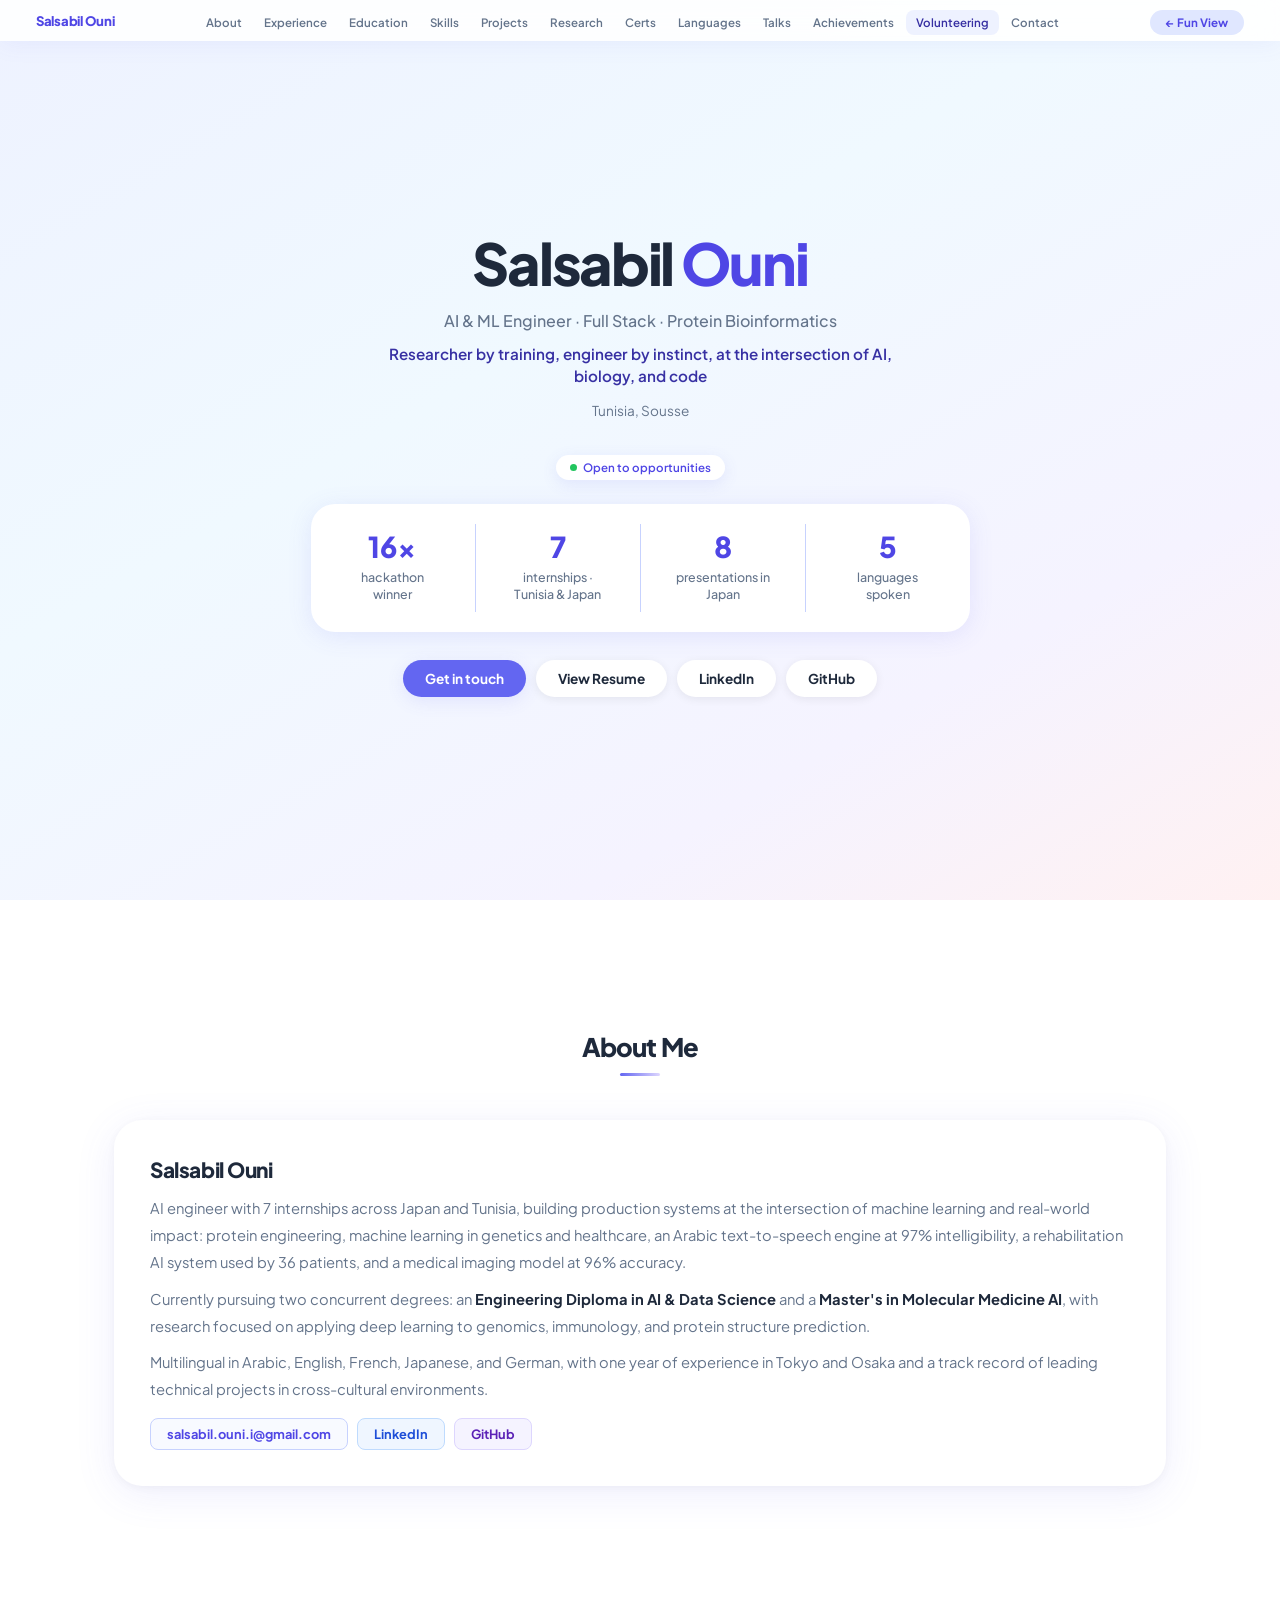
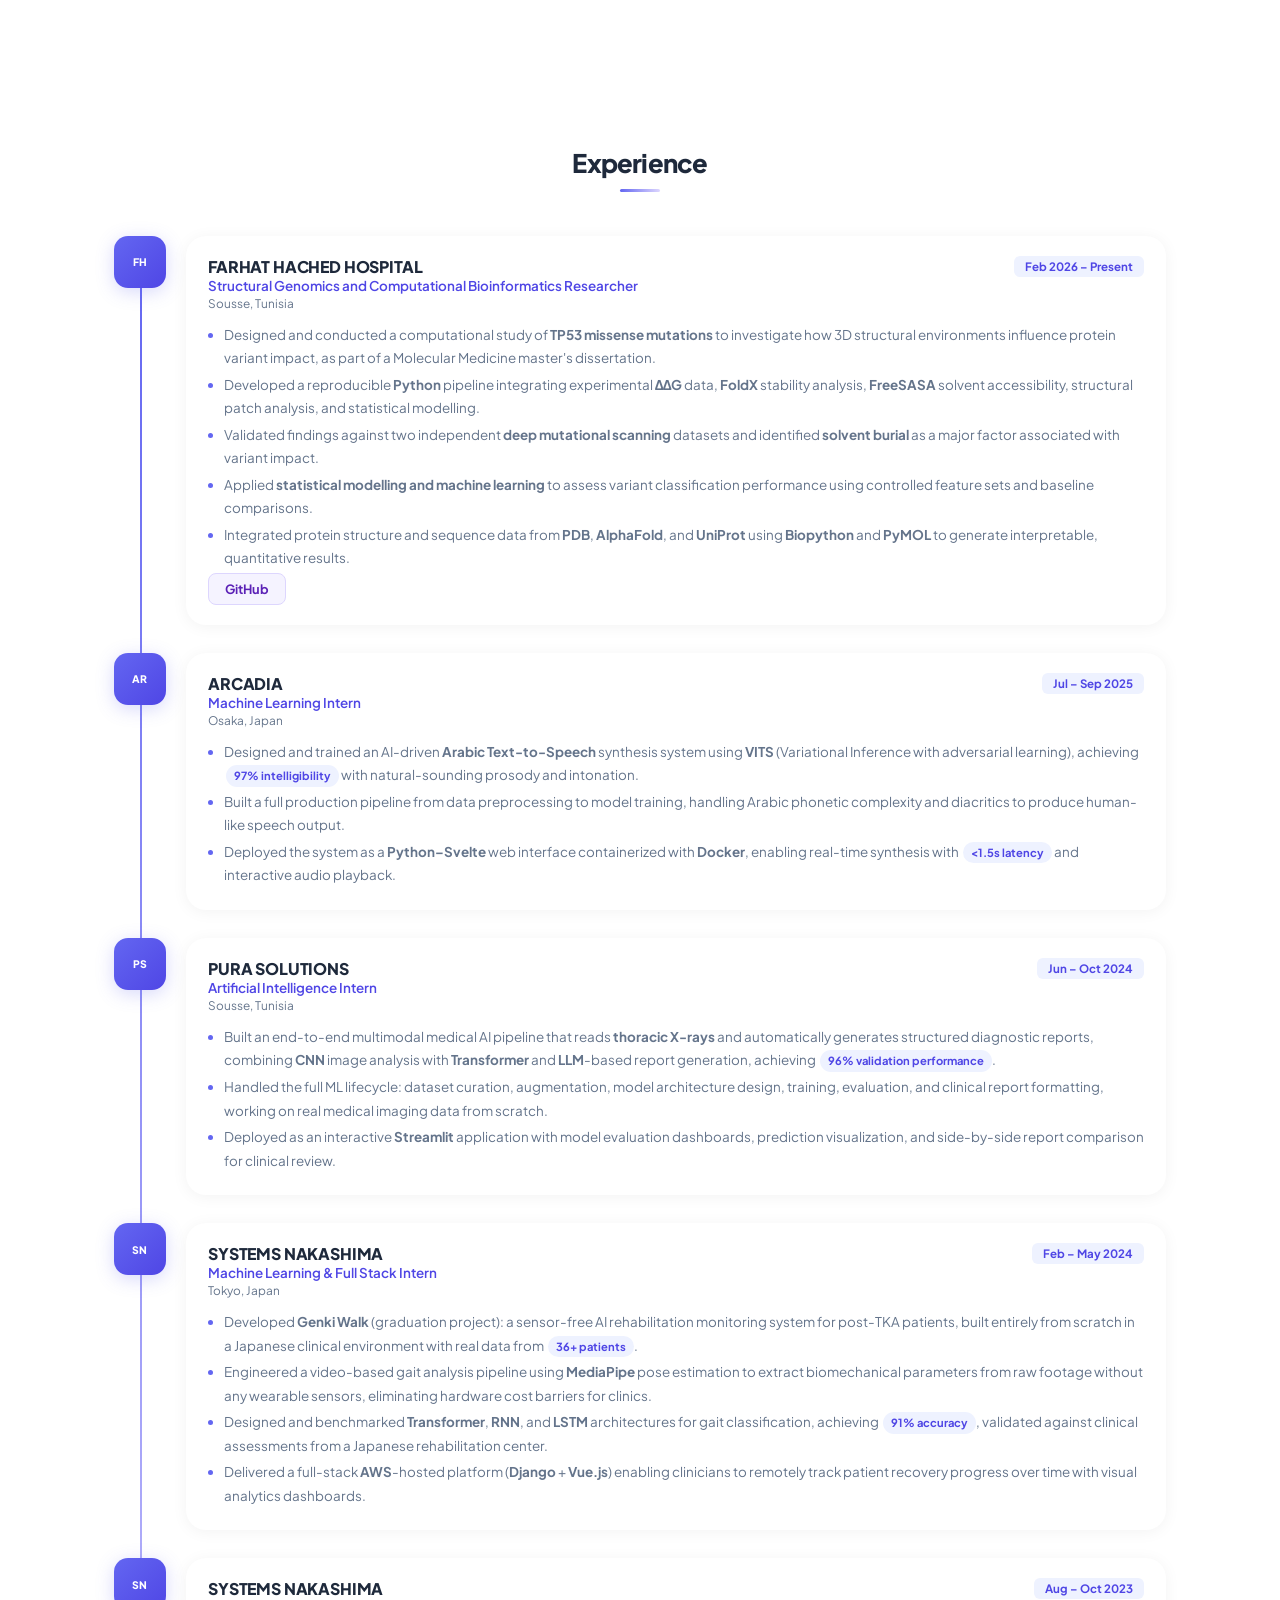
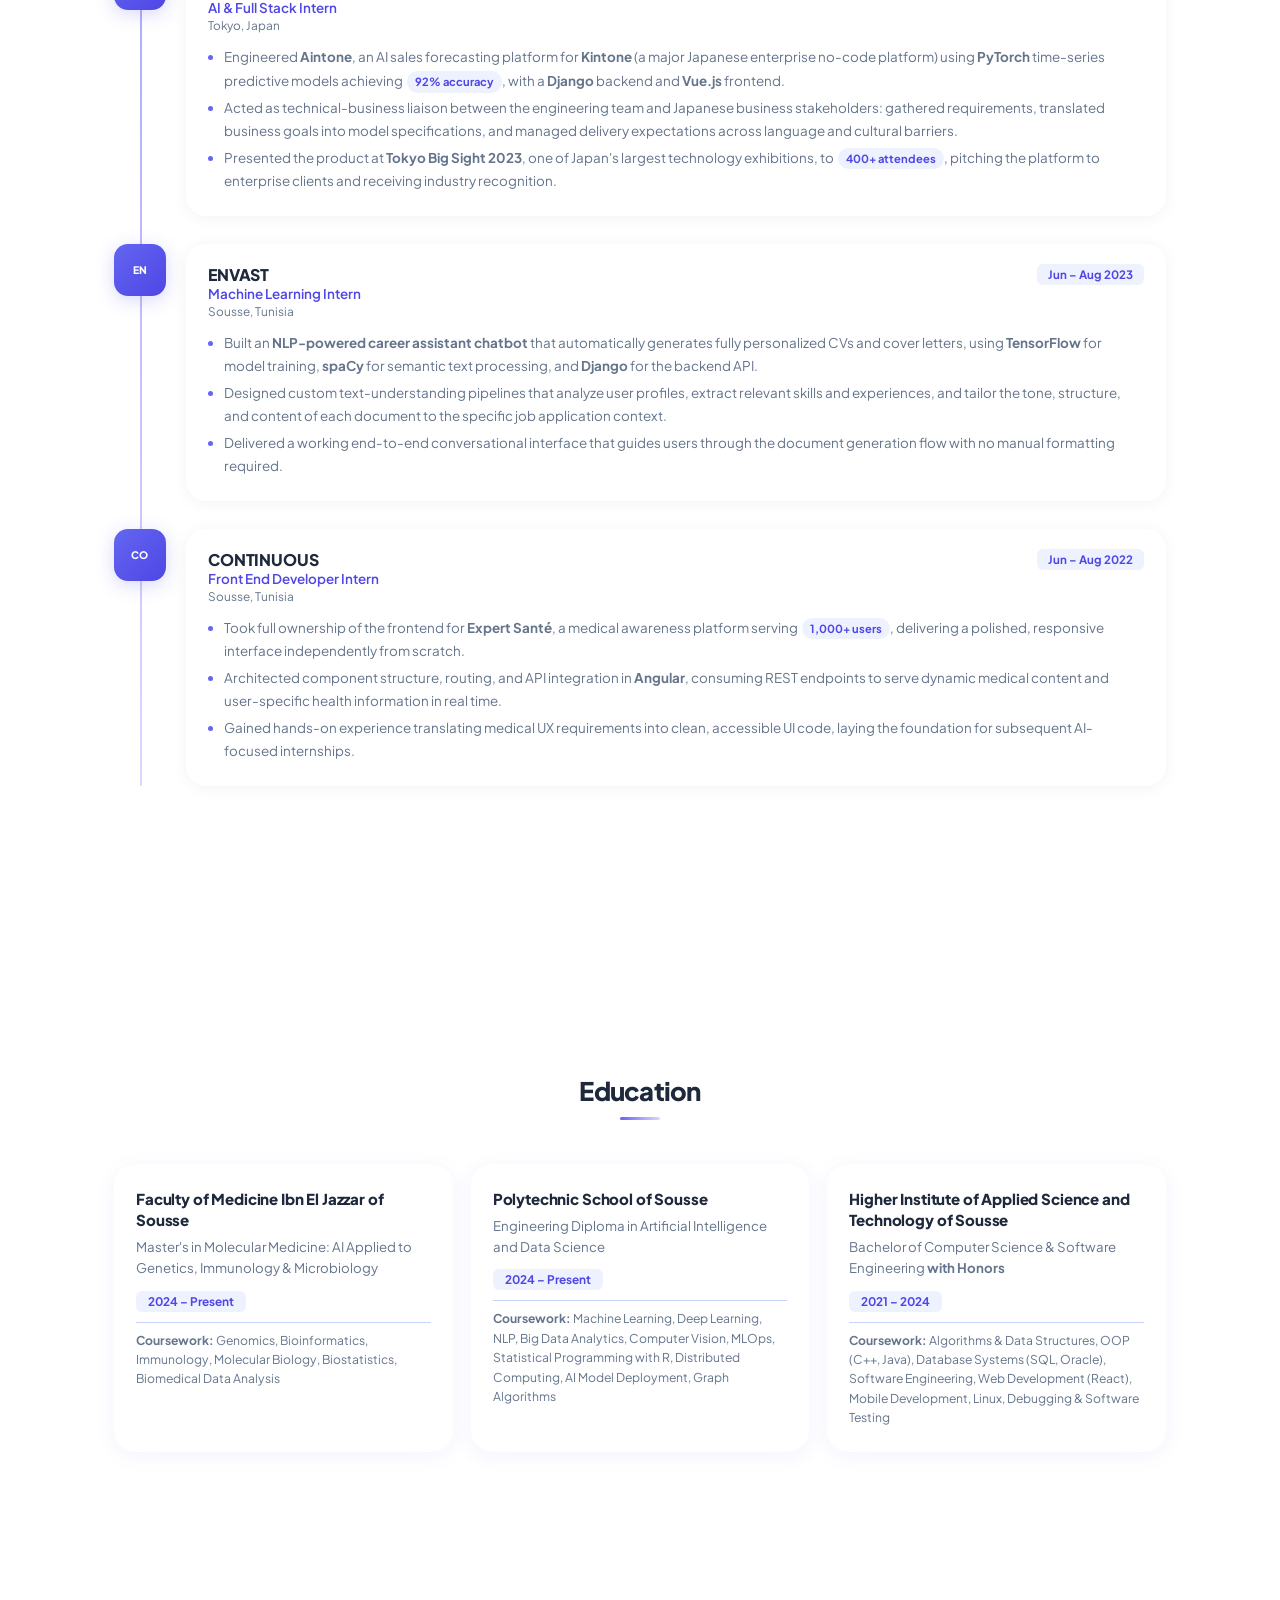
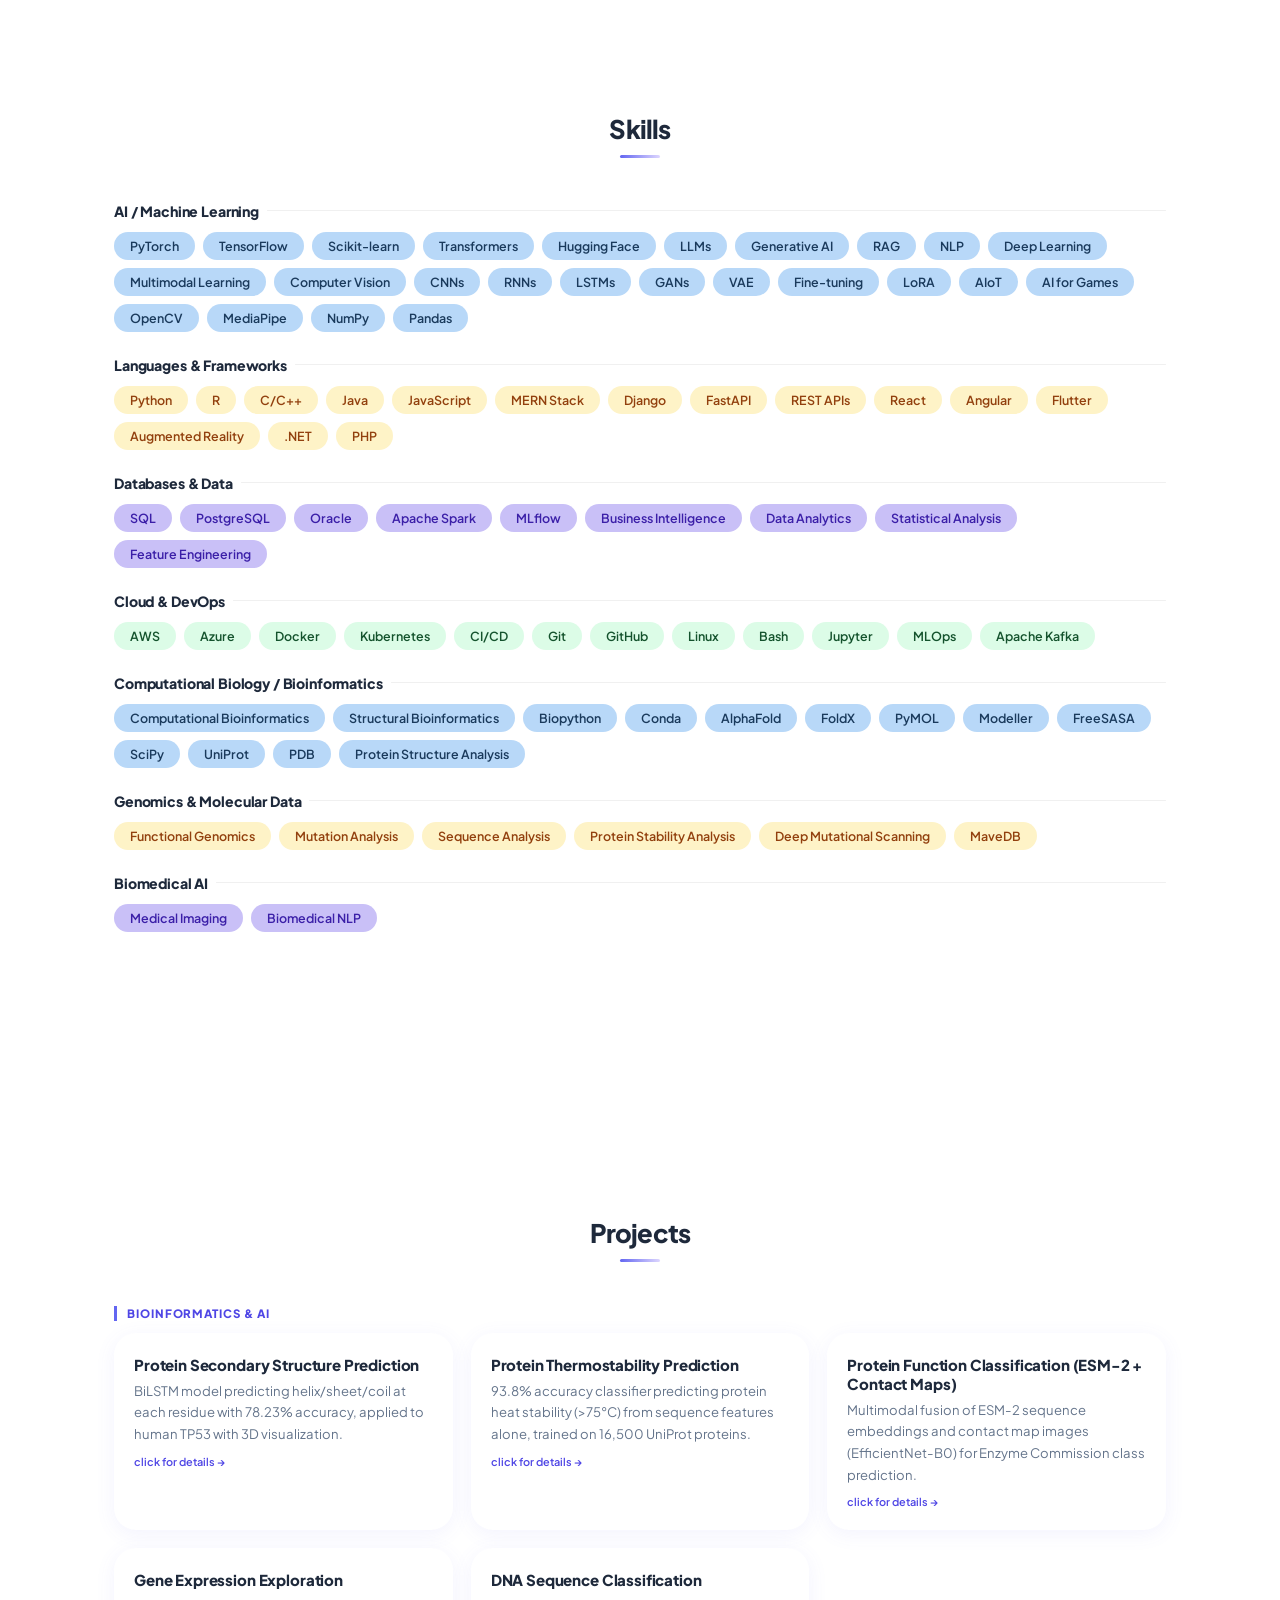
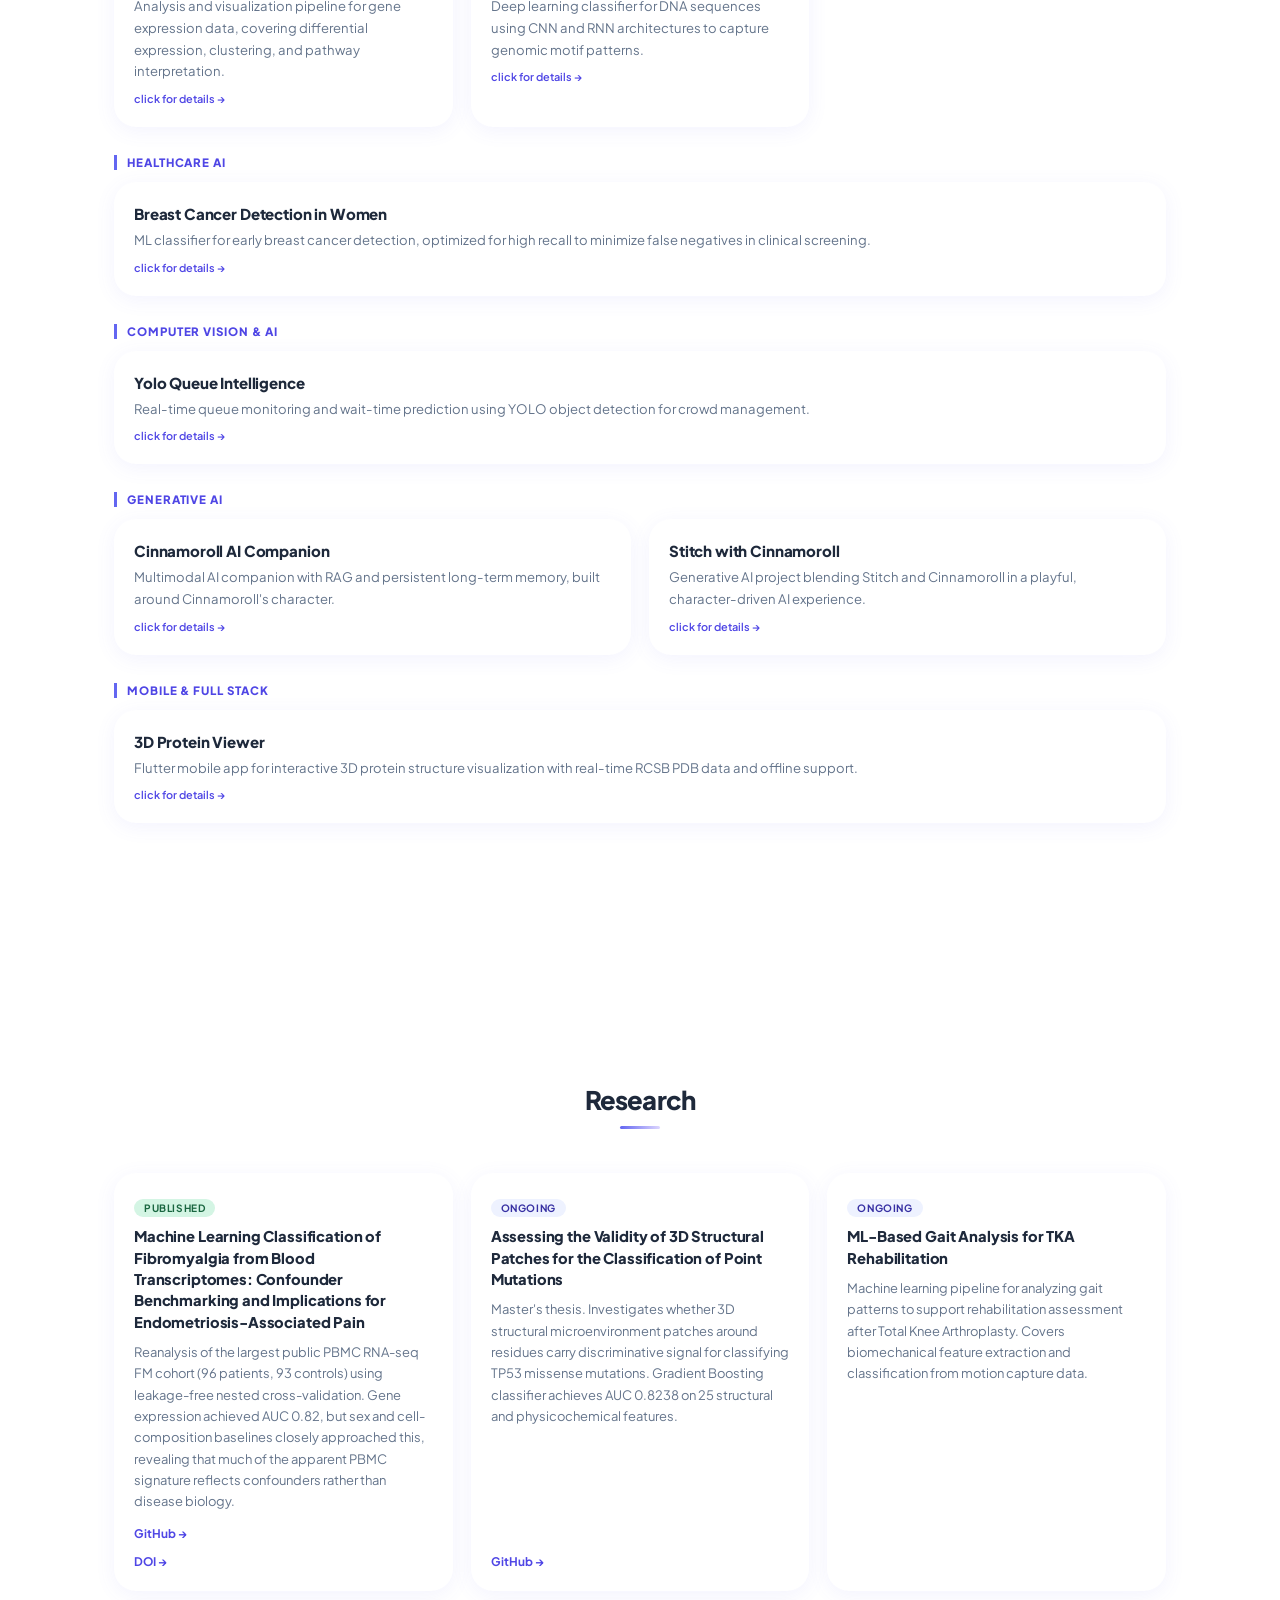
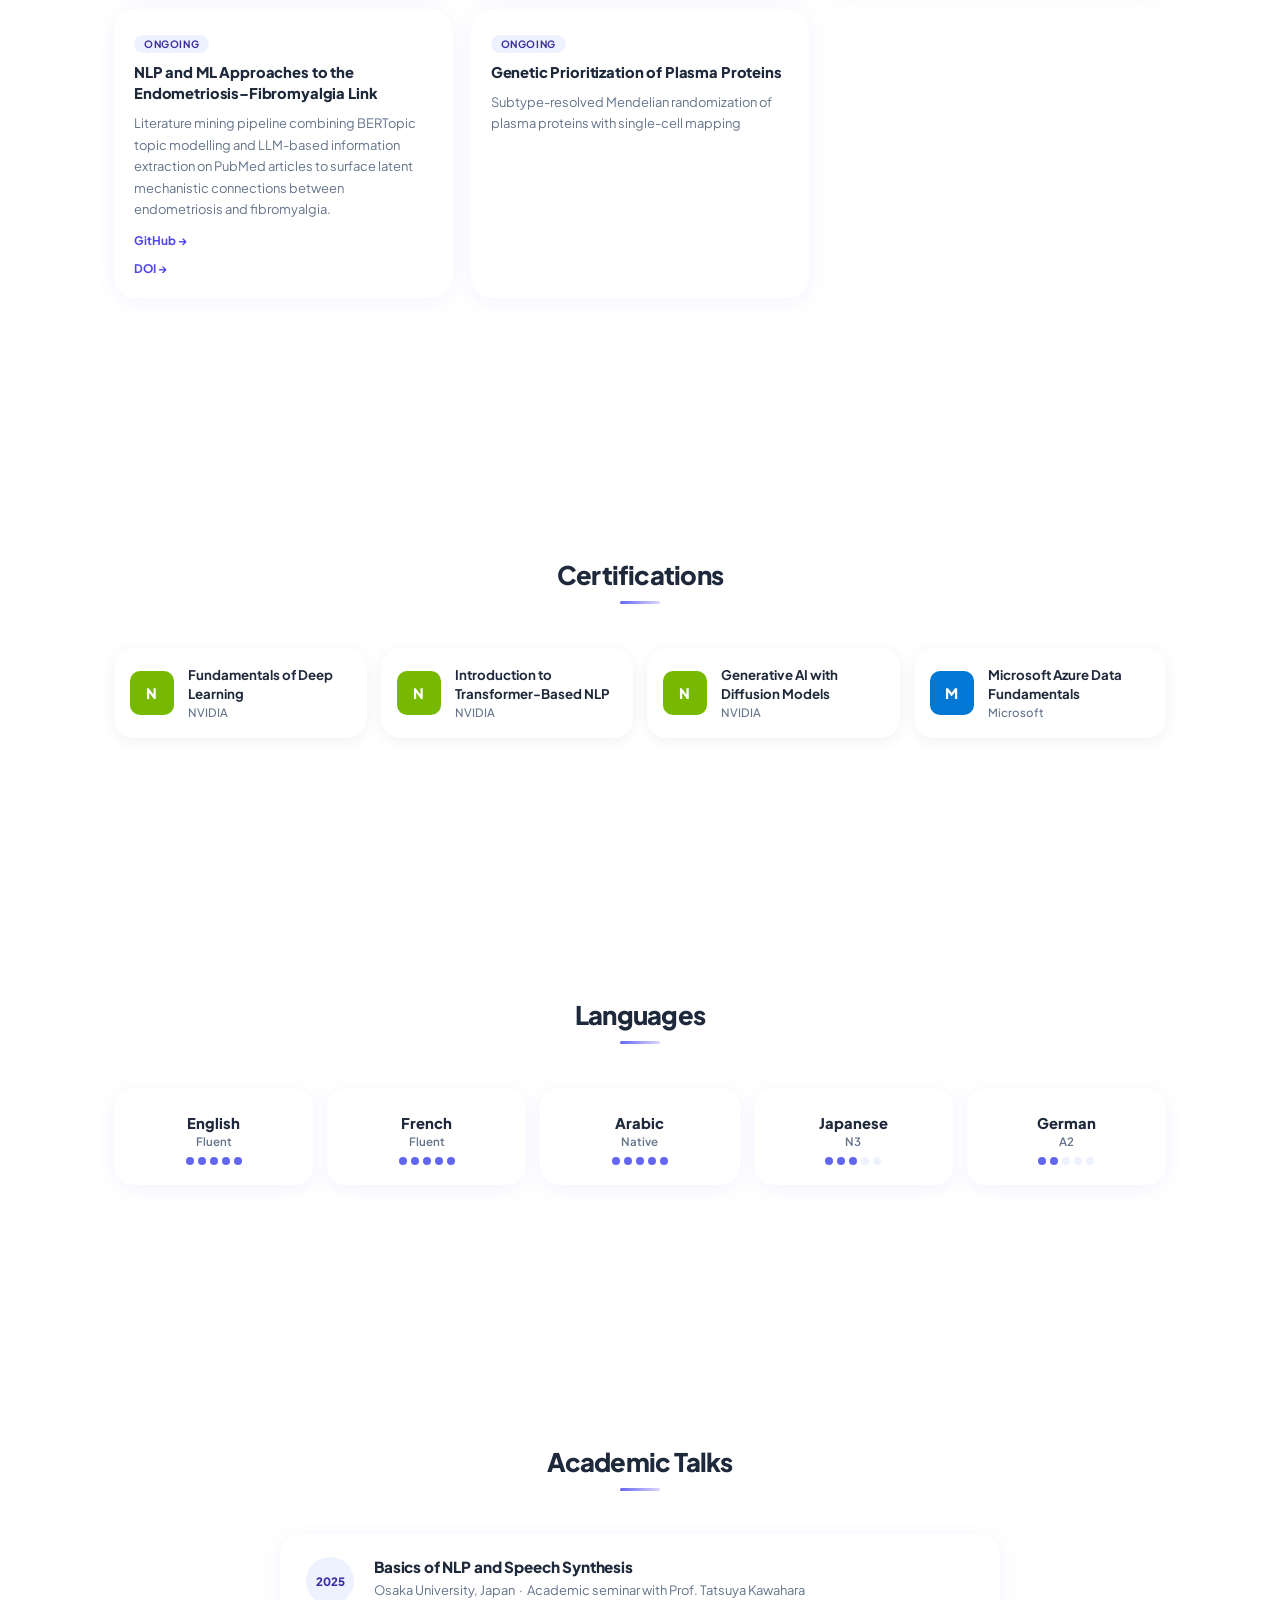
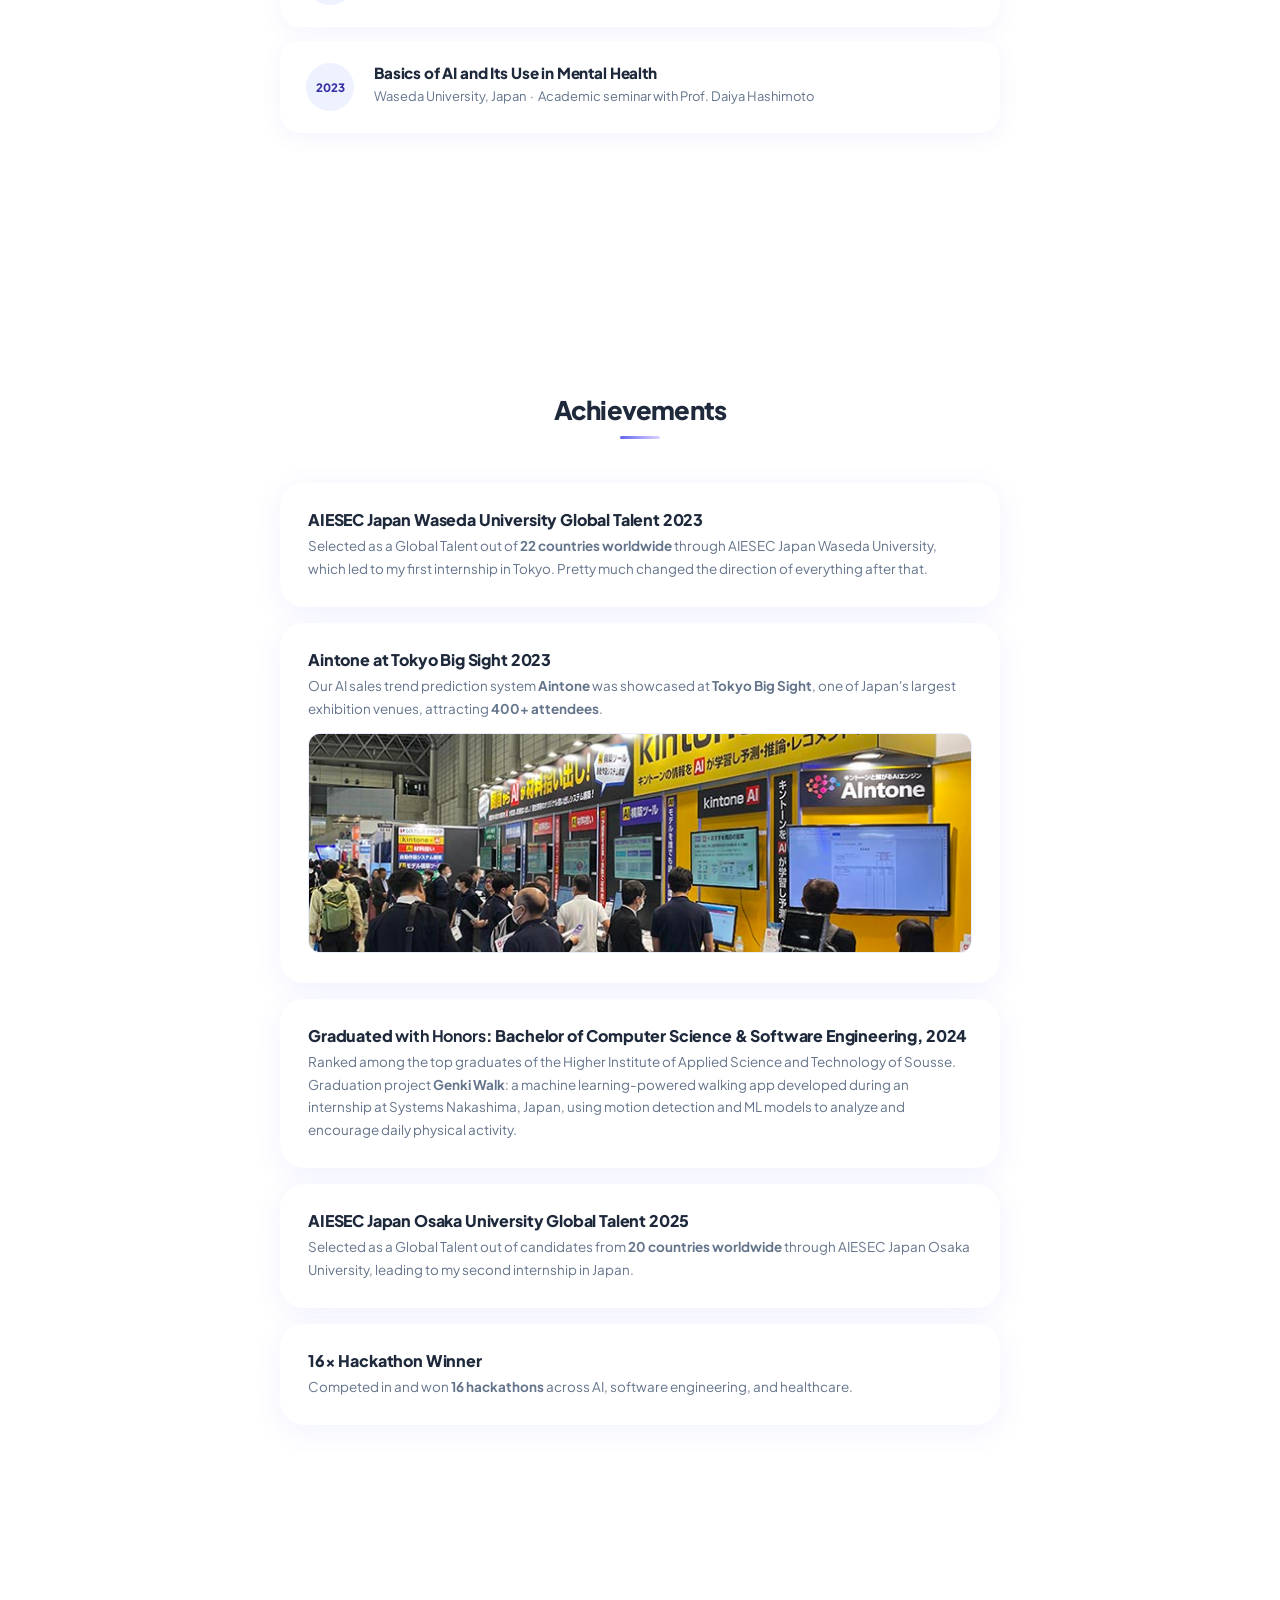
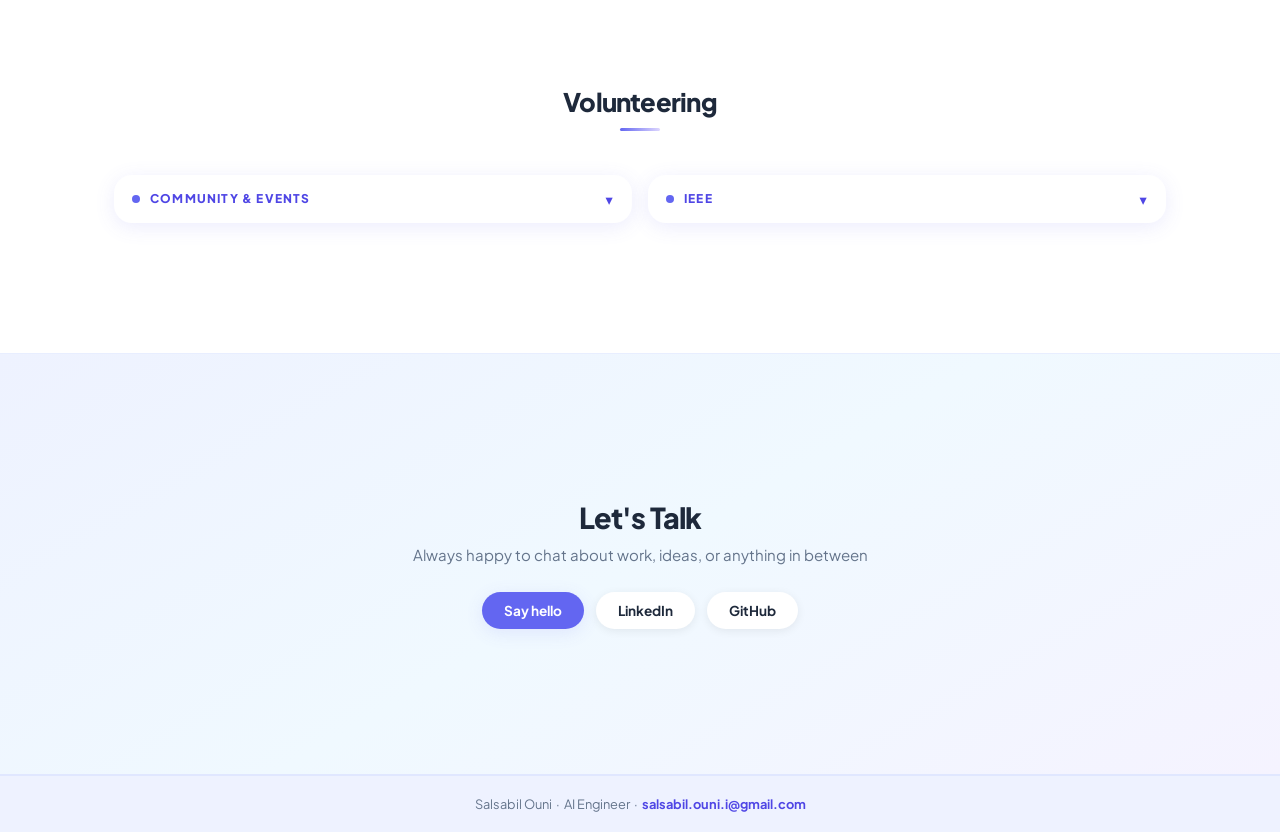
==== commit 09c325cb: "research state" ====
--- a/recruiter.html
+++ b/recruiter.html
@@ -388,12 +388,18 @@
   <div class="rsch-grid">
 
     <div class="rc reveal">
+      <div class="rc-top"><span class="rc-badge rc-badge--pub">published</span></div>
+      <div class="rc-title">Machine Learning Classification of Fibromyalgia from Blood Transcriptomes: Confounder Benchmarking and Implications for Endometriosis-Associated Pain</div>
+      <div class="rc-desc">Reanalysis of the largest public PBMC RNA-seq FM cohort (96 patients, 93 controls) using leakage-free nested cross-validation. Gene expression achieved AUC 0.82, but sex and cell-composition baselines closely approached this, revealing that much of the apparent PBMC signature reflects confounders rather than disease biology.</div>
+      <a class="rc-link" href="https://github.com/Salsabil-Ouni/Fibromyalgia-RNA-sequencing-Machine-Learning-Classifier-GSE221921." target="_blank" rel="noopener">GitHub →</a>
+      <a class="rc-link" href="https://doi.org/10.64898/2026.10.21.753755" target="_blank" rel="noopener">DOI →</a>
+    </div>
+
+    <div class="rc reveal">
       <div class="rc-top"><span class="rc-badge">ongoing</span></div>
       <div class="rc-title">Assessing the Validity of 3D Structural Patches for the Classification of Point Mutations</div>
       <div class="rc-desc">Master's thesis. Investigates whether 3D structural microenvironment patches around residues carry discriminative signal for classifying TP53 missense mutations. Gradient Boosting classifier achieves AUC 0.8238 on 25 structural and physicochemical features.</div>
           <a class="rc-link" href="https://github.com/Salsabil-Ouni/Assessing-the-Validity-of-3D-Structural-Patches" target="_blank" rel="noopener">GitHub →</a>
-
-    
     </div>
 
     <div class="rc reveal">
@@ -408,17 +414,6 @@
       <div class="rc-desc">Literature mining pipeline combining BERTopic topic modelling and LLM-based information extraction on PubMed articles to surface latent mechanistic connections between endometriosis and fibromyalgia.</div>
             <a class="rc-link" href="https://github.com/Salsabil-Ouni/LLM-Based-NLP-Analysis-of-Fibromyalgia-and-Chronic-Pain-Subreddits" target="_blank" rel="noopener">GitHub →</a>
       <a class="rc-link" href="https://doi.org/10.5281/zenodo.23286907" target="_blank" rel="noopener">DOI →</a>
-
-    </div>
-
-    <div class="rc reveal">
-      <div class="rc-top"><span class="rc-badge">ongoing</span></div>
-      <div class="rc-title">Fibromyalgia RNA Sequencing Machine Learning Classifier</div>
-      <div class="rc-desc">ML classifier for fibromyalgia using bulk RNA sequencing data from GEO dataset GSE221921. Includes preprocessing, differential expression analysis, and classification pipeline.</div>
-      
-      <a class="rc-link" href="https://github.com/Salsabil-Ouni/Fibromyalgia-RNA-sequencing-Machine-Learning-Classifier-GSE221921." target="_blank" rel="noopener">GitHub →</a>
-          <a class="rc-link" href="https://doi.org/10.5281/zenodo.23265023" target="_blank" rel="noopener">DOI →</a>
-
     </div>
     <div class="rc reveal">
       <div class="rc-top"><span class="rc-badge">ongoing</span></div>
--- a/css/recruiter.css
+++ b/css/recruiter.css
@@ -252,6 +252,7 @@
   background:#EEF2FF; color:var(--blue-dark);
   font-size:.63rem; font-weight:700; text-transform:uppercase; letter-spacing:.06em;
 }
+.rc-badge--pub { background:#d4f5e4; color:#1a6640; }
 .rc-title  { font-weight:800; font-size:.92rem; color:var(--text); line-height:1.45; letter-spacing:-.01em; }
 .rc-desc   { font-size:.81rem; color:var(--text-light); line-height:1.65; flex:1; }
 .rc-link   {
